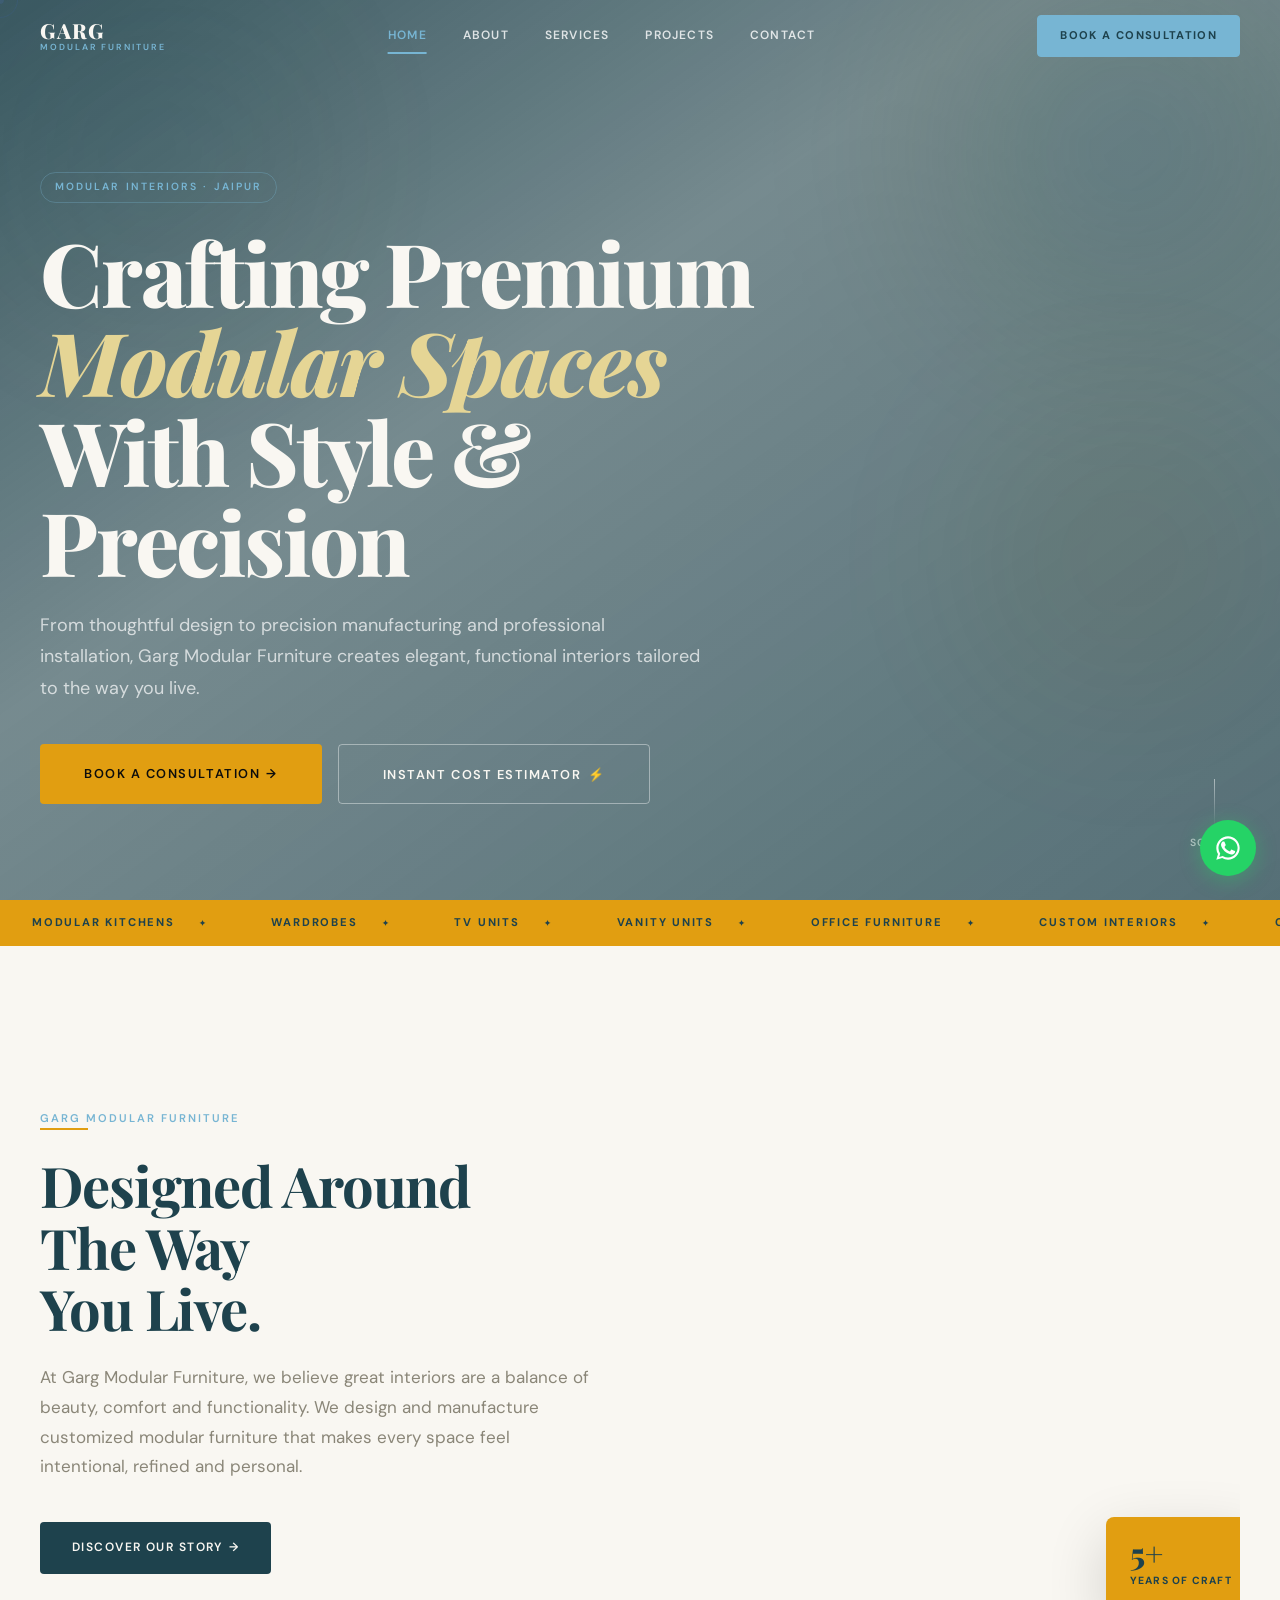
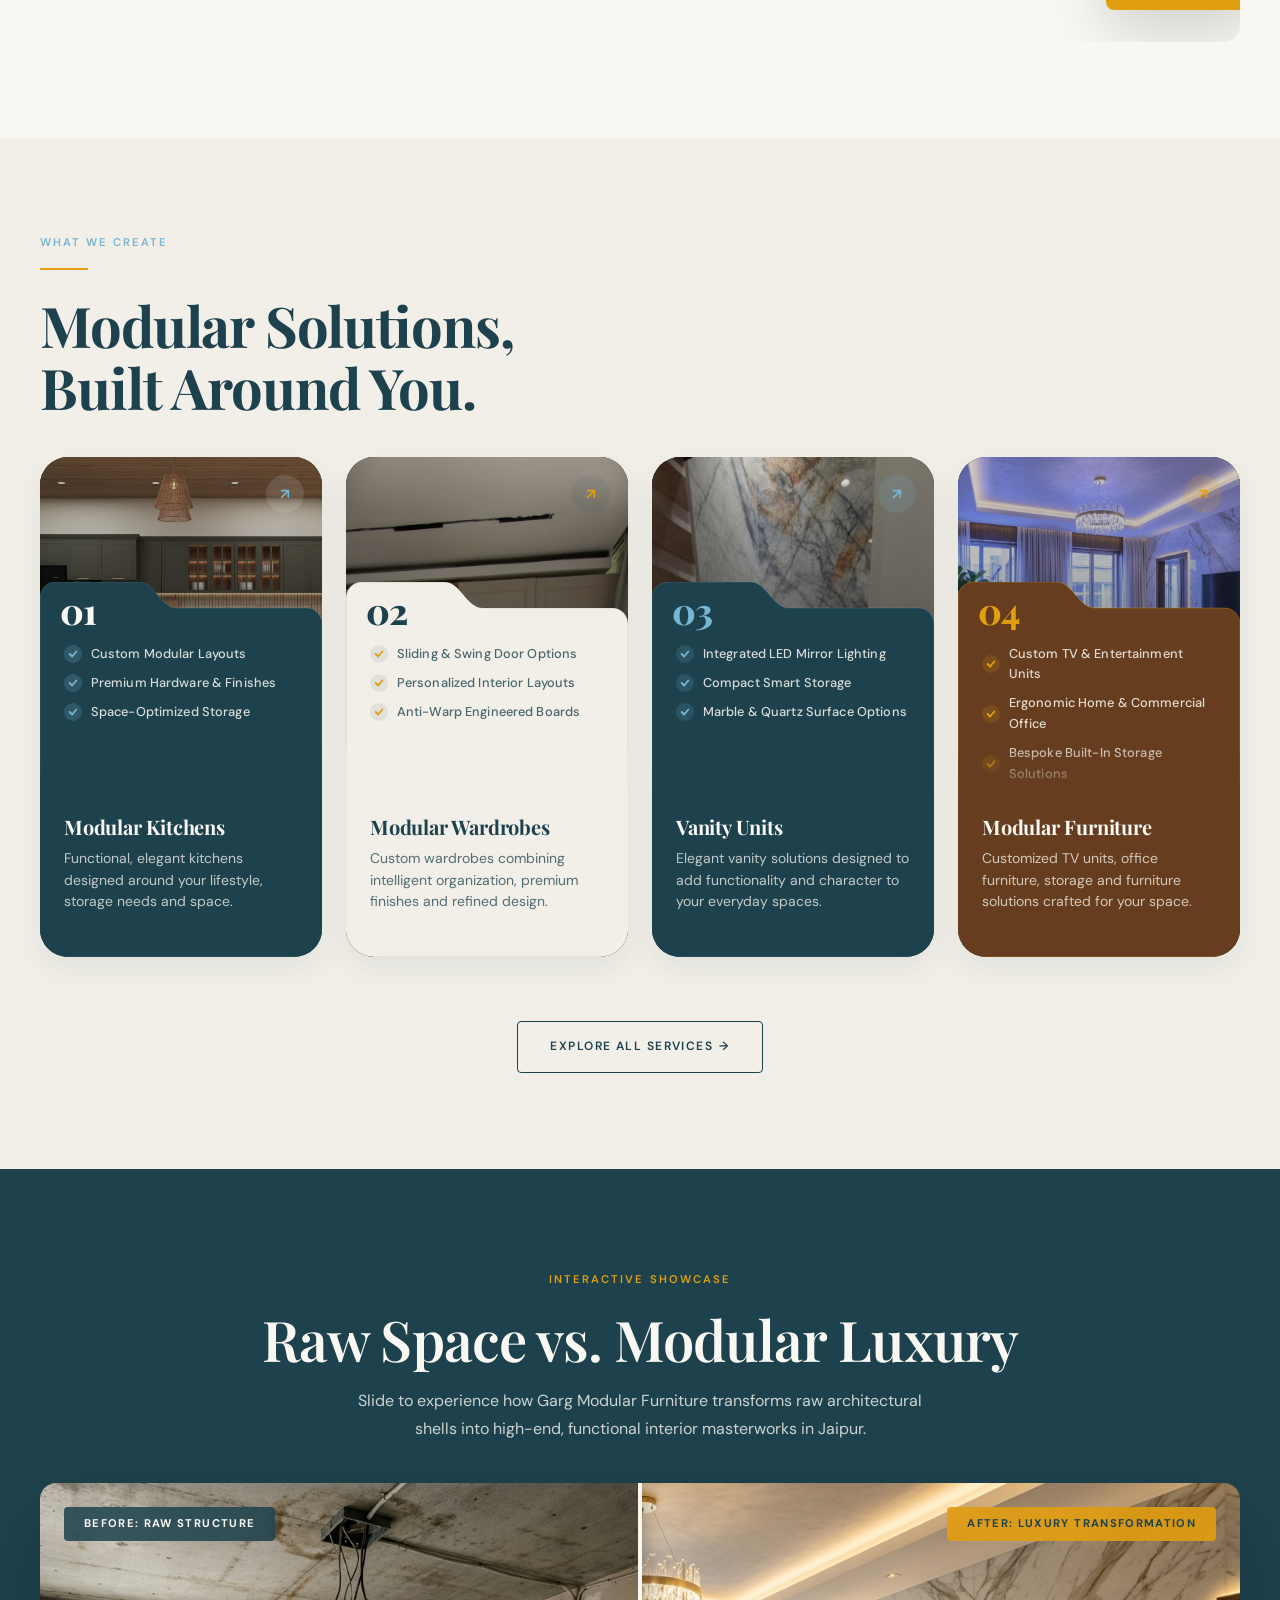
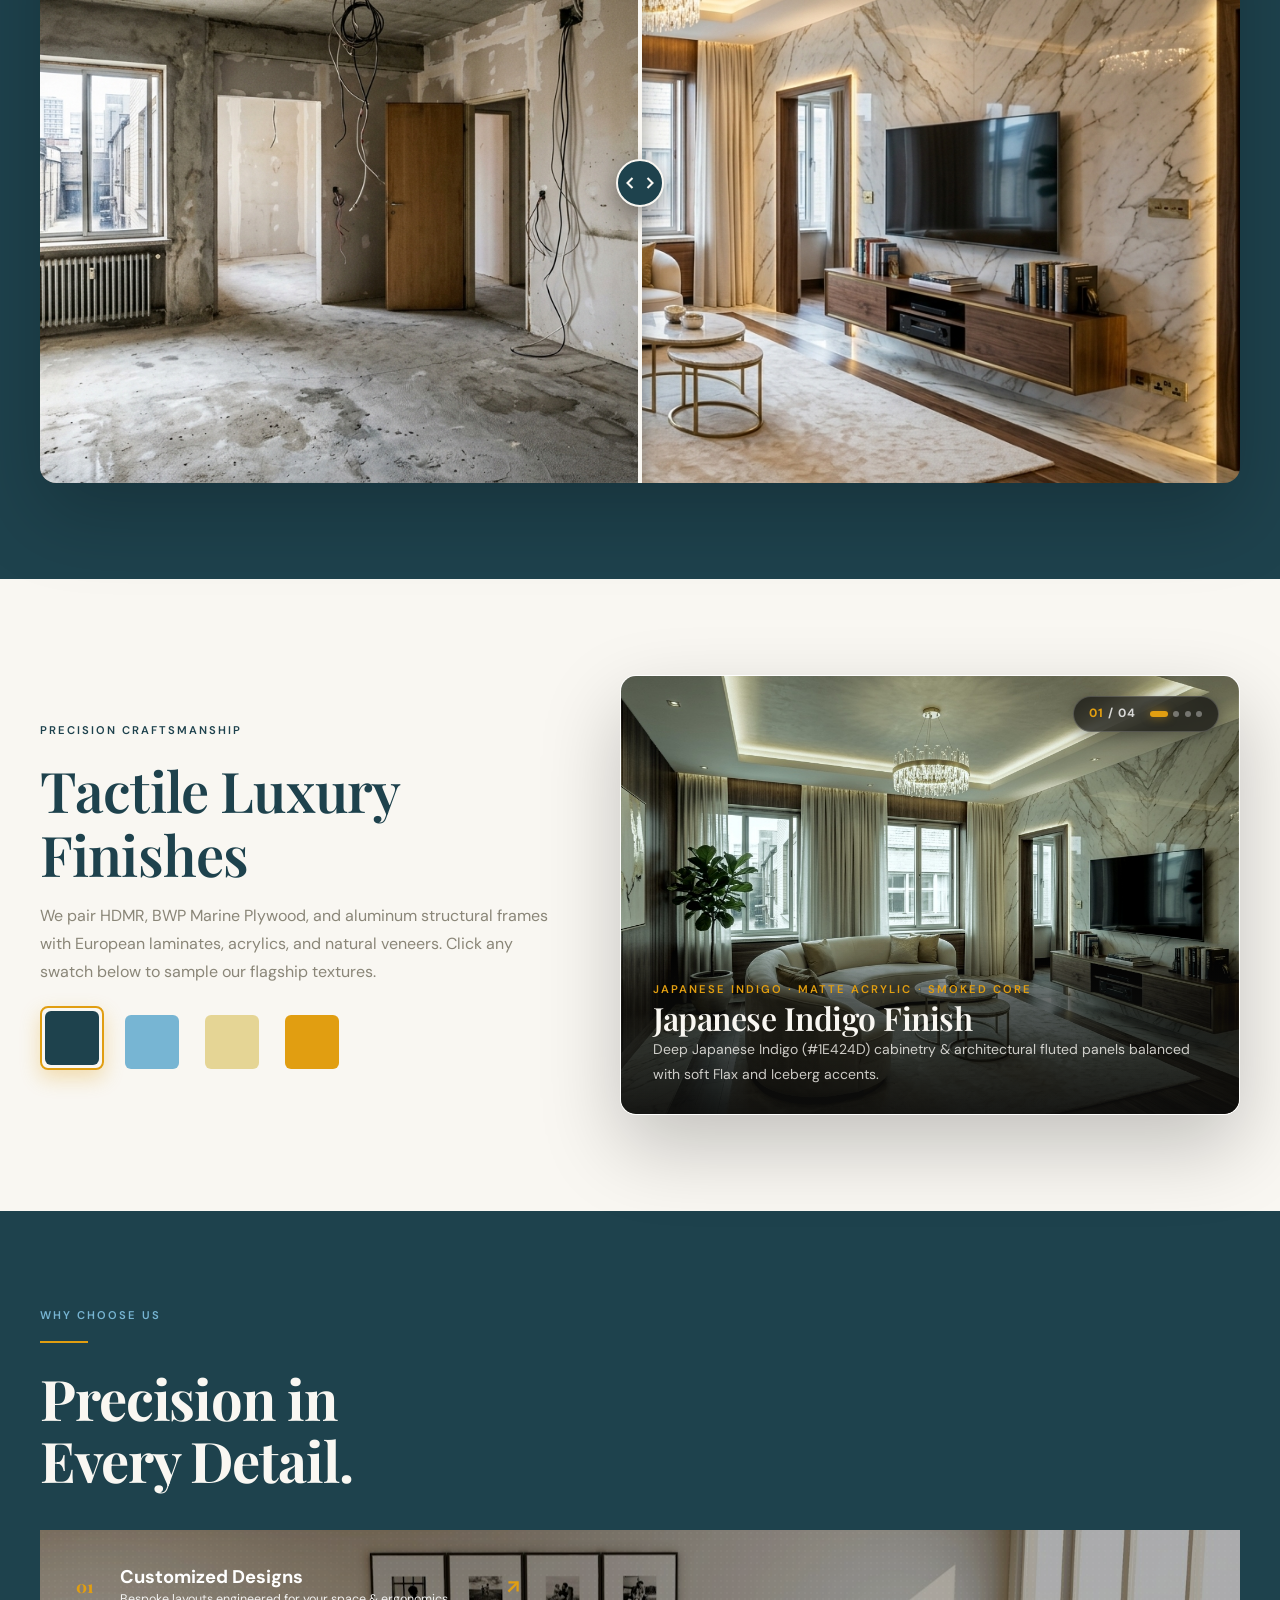
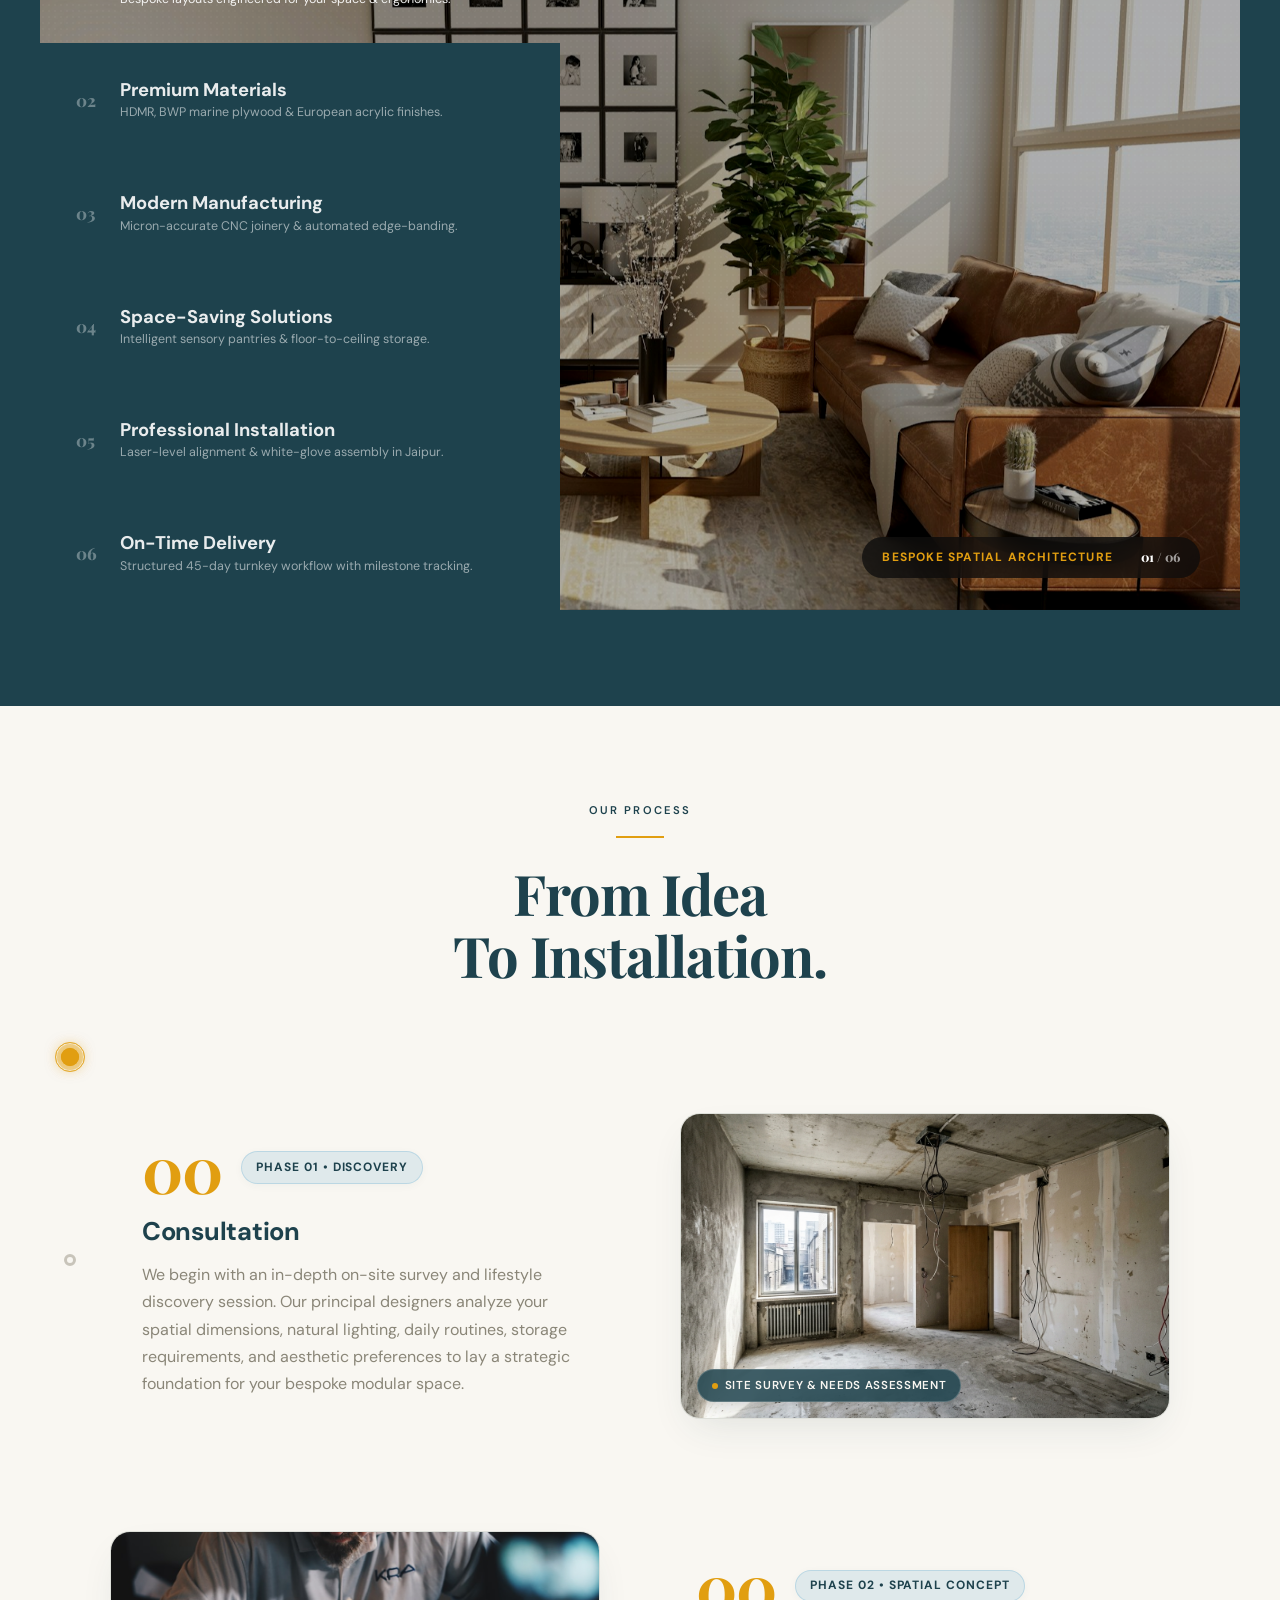
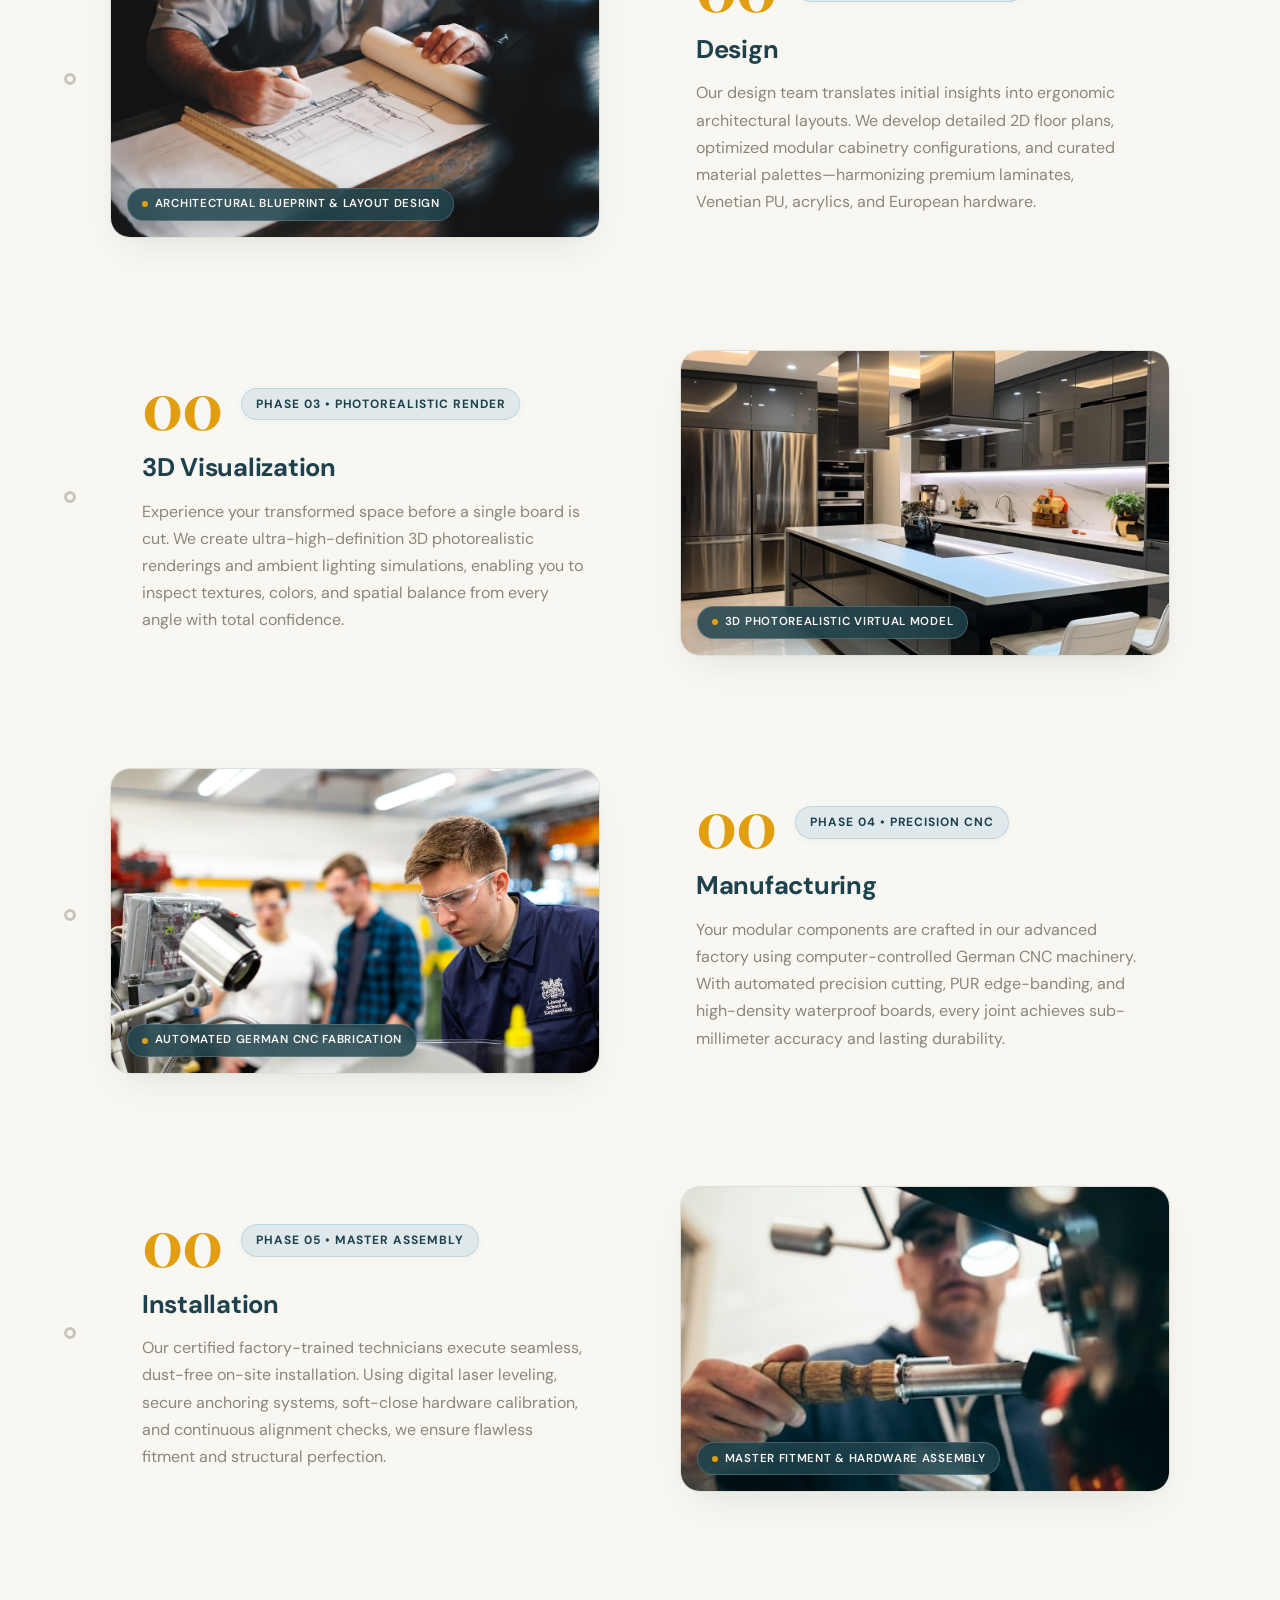
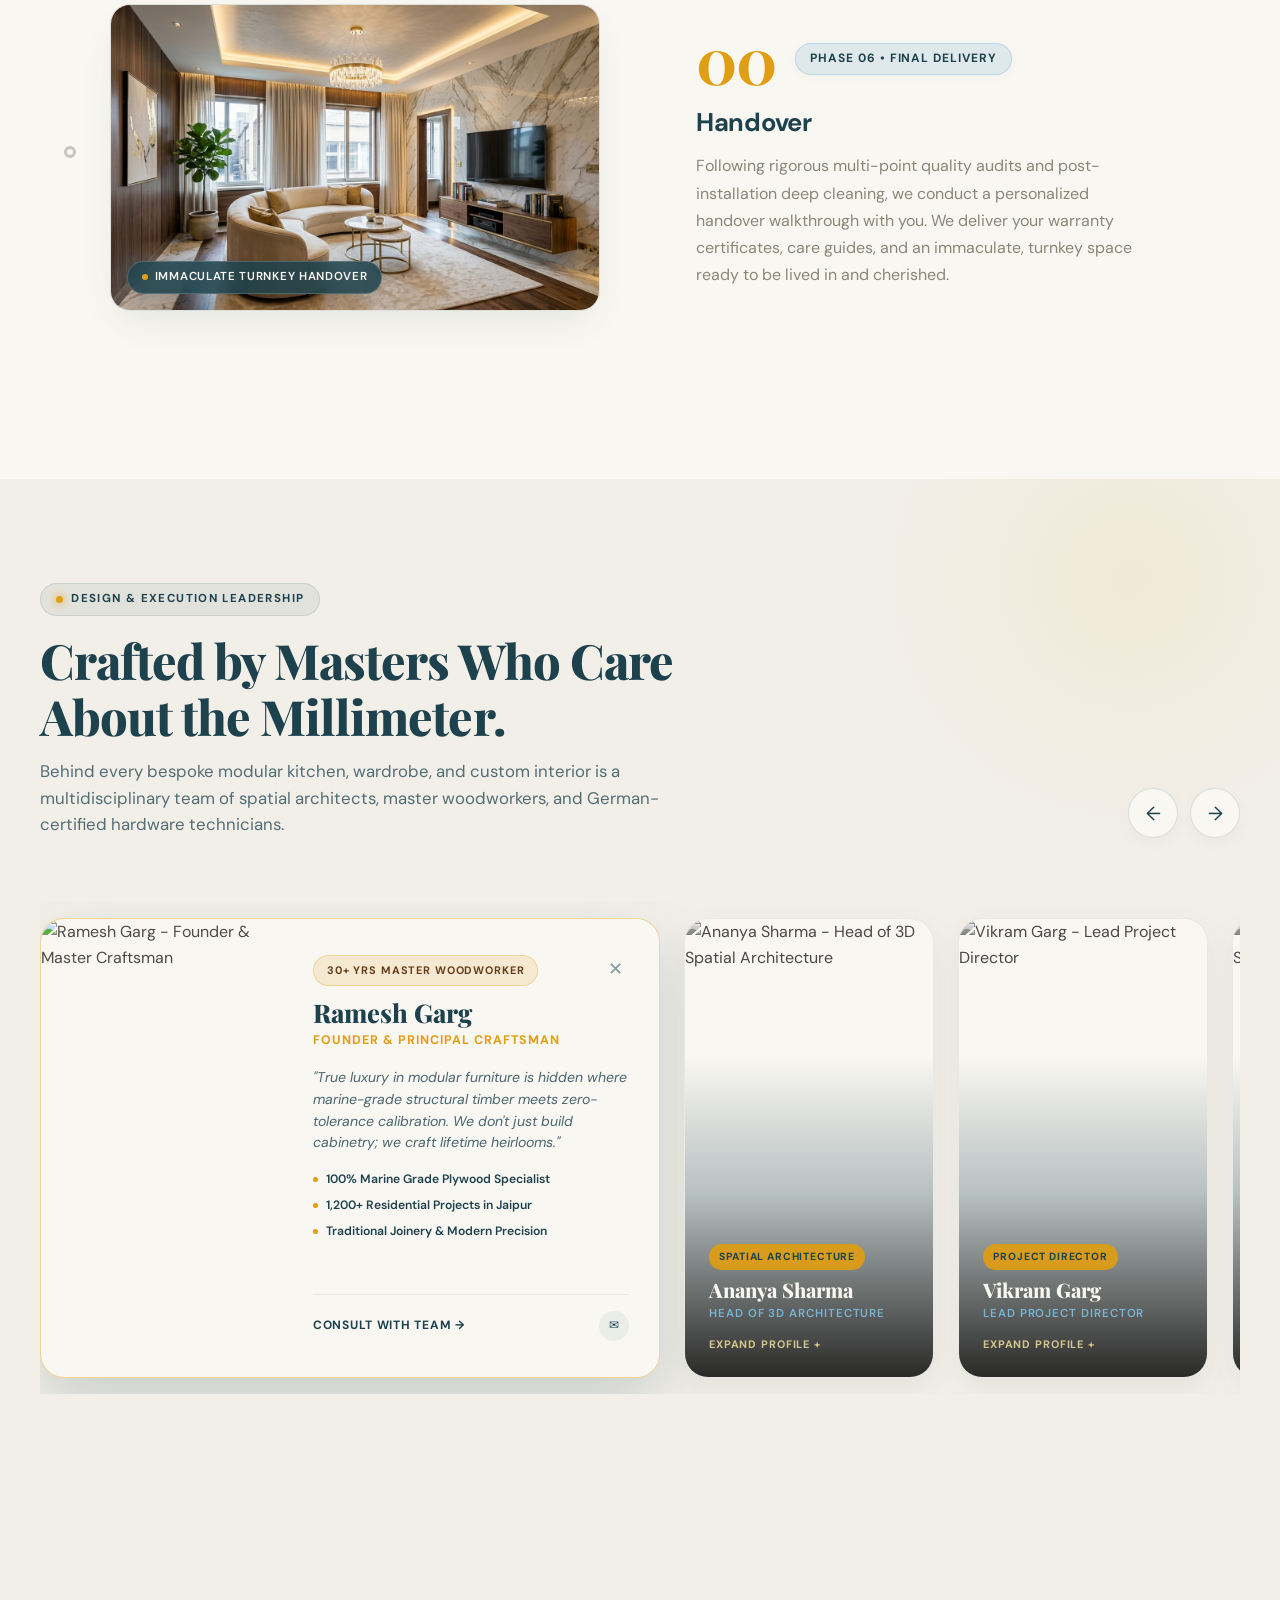
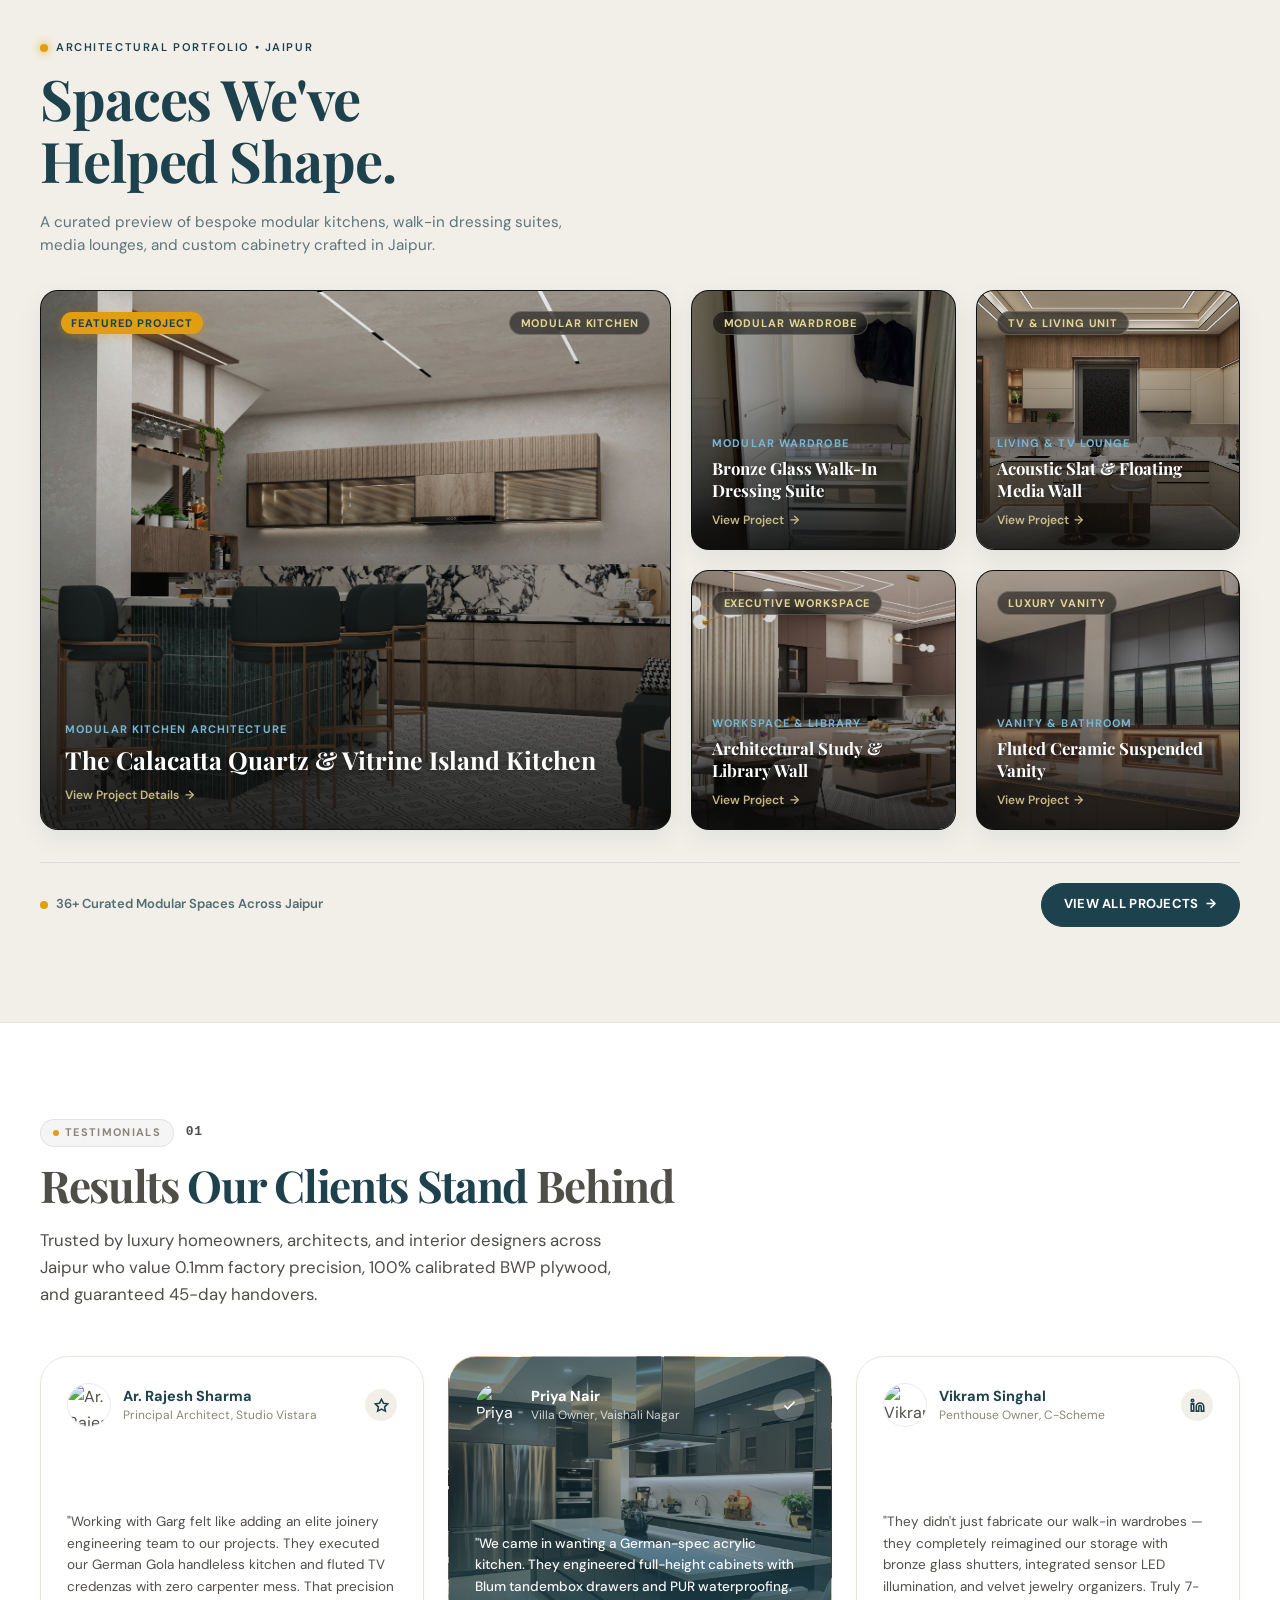
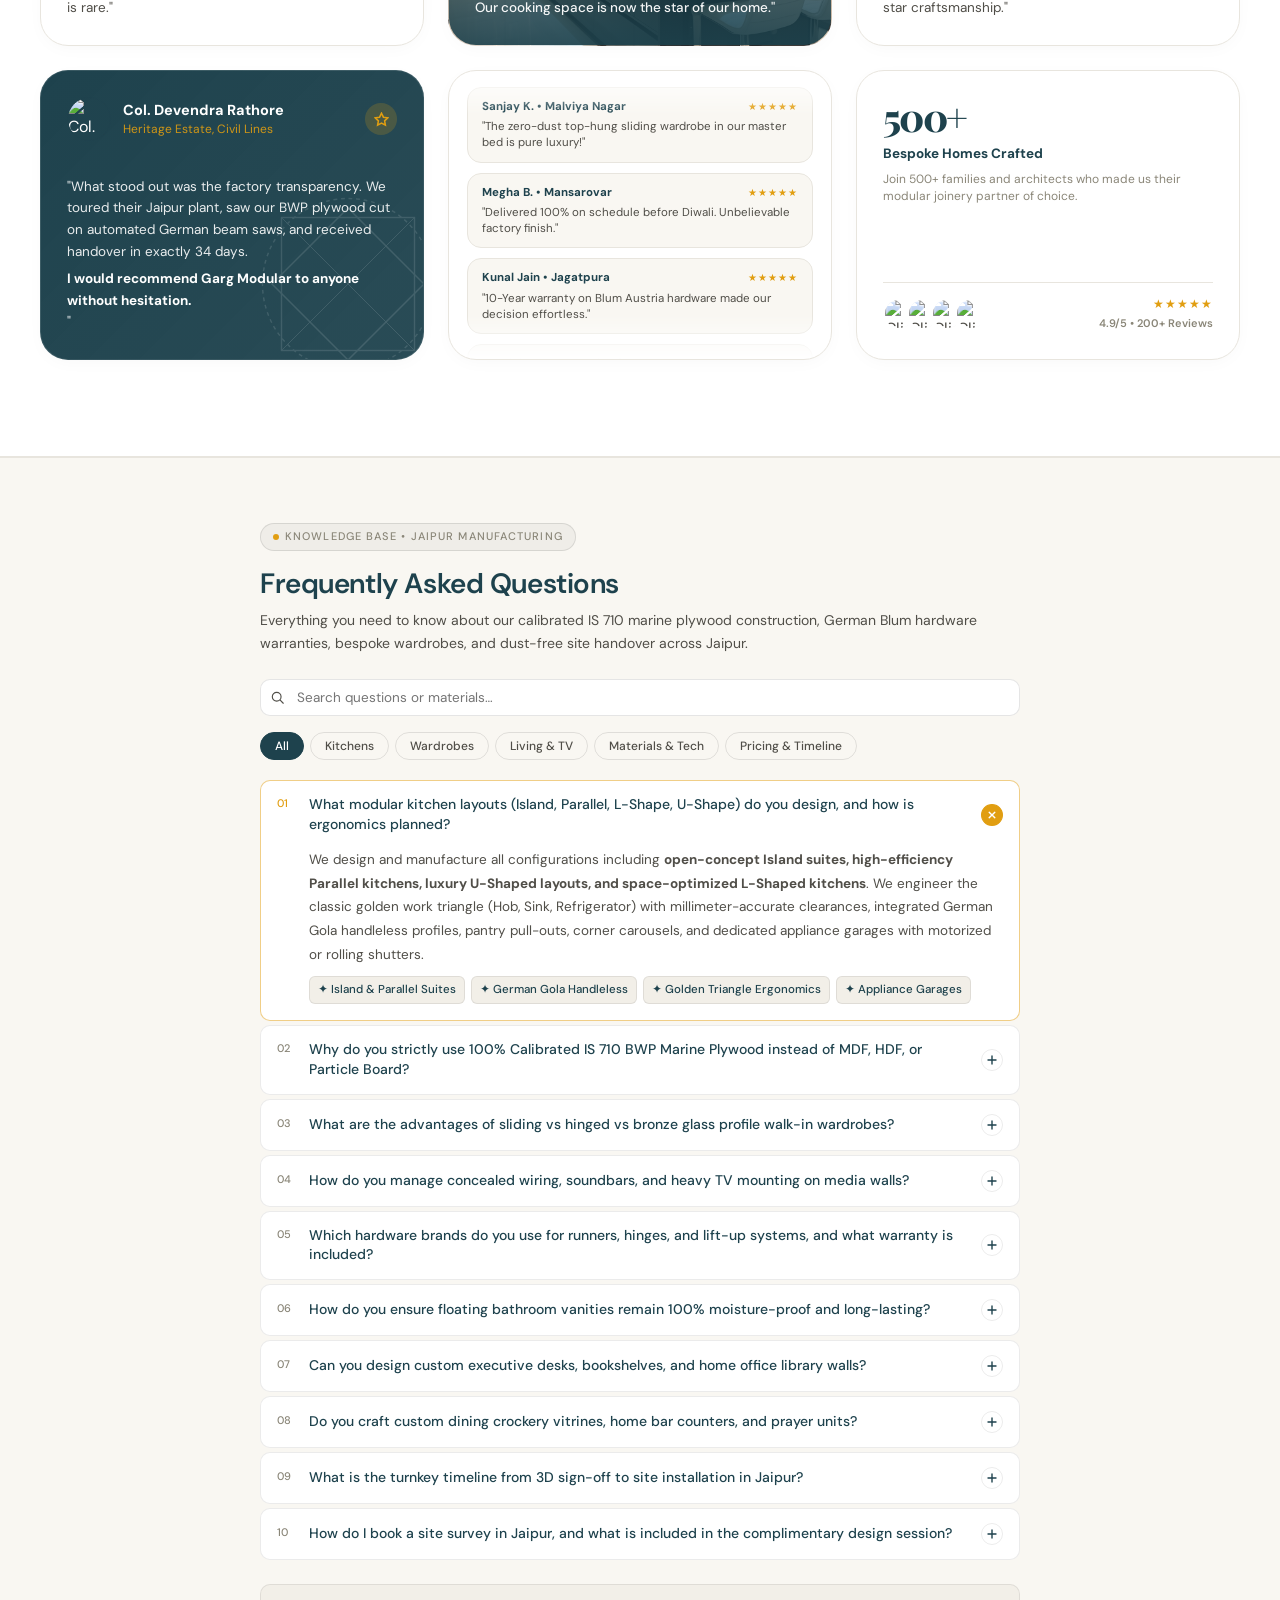
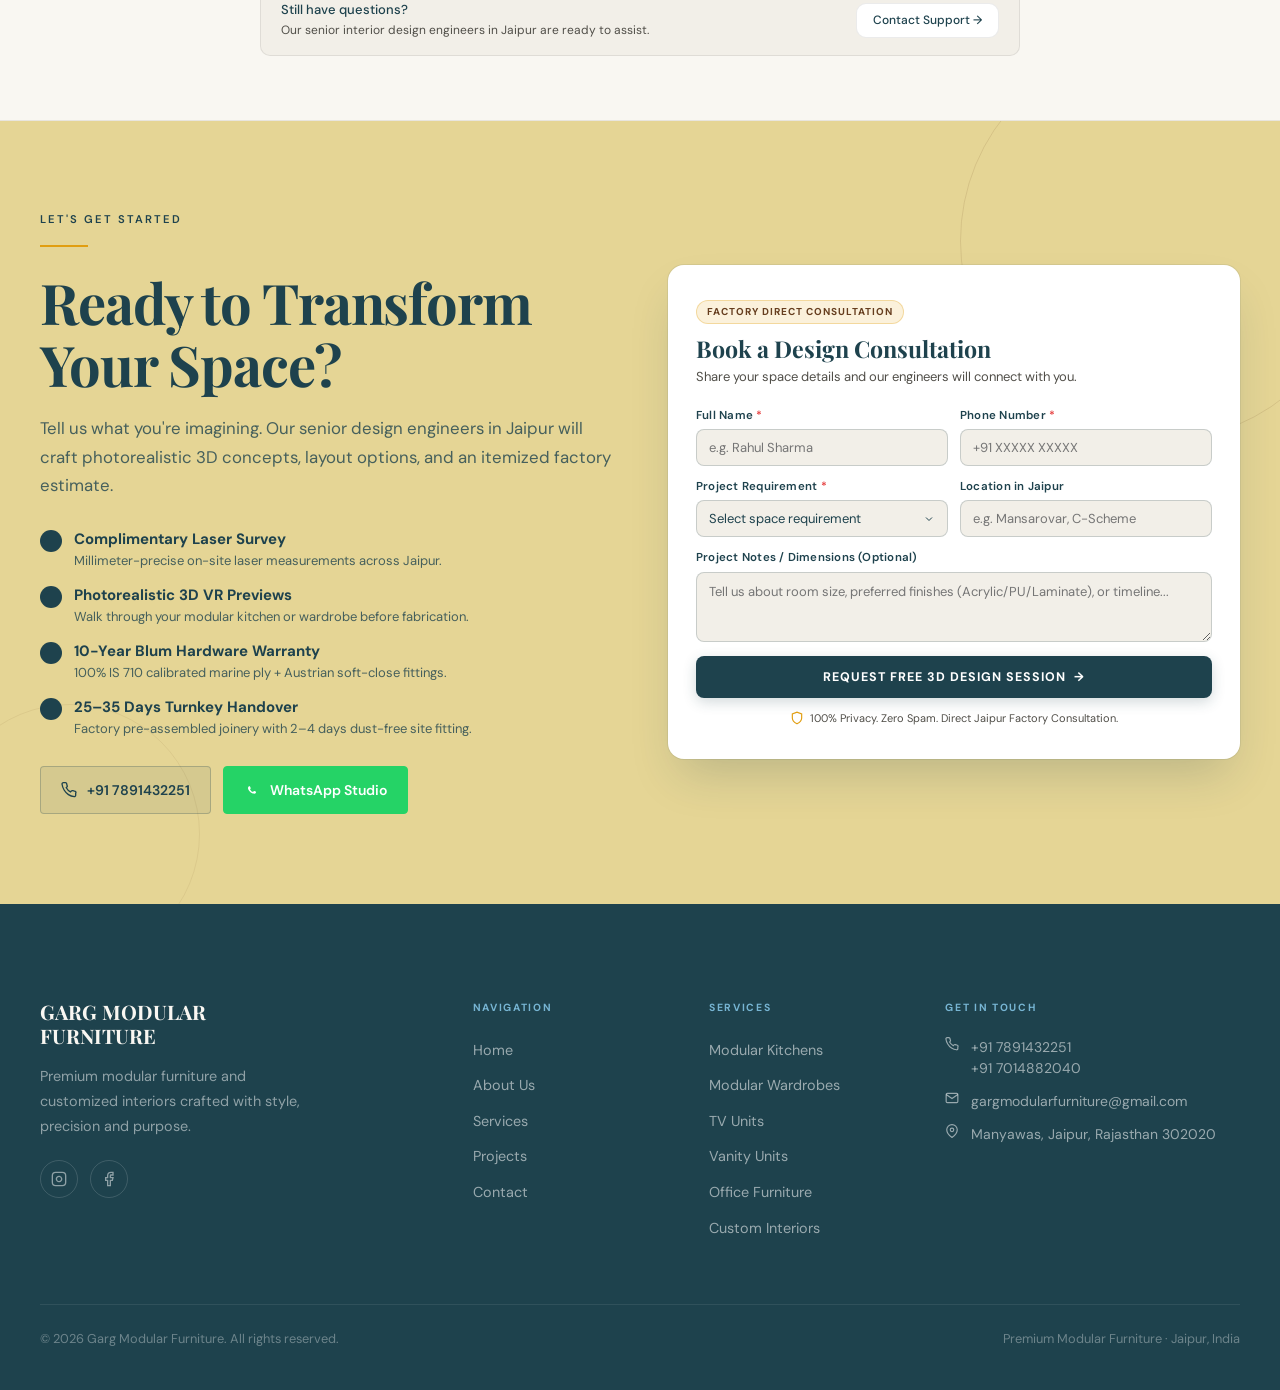
==== index.html @ 1f10de6b "Initial commit: modular kitchen and furniture website" ====
<!DOCTYPE html>
<html lang="en">
<head>
  <meta charset="UTF-8">
  <meta name="viewport" content="width=device-width, initial-scale=1.0">
  <title>Garg Modular Furniture | Premium Modular Furniture &amp; Interiors in Jaipur</title>
  <meta name="description" content="Premium modular kitchens, wardrobes, TV units, vanity units and customized modular interiors in Jaipur. Designed, manufactured and installed by Garg Modular Furniture.">
  <meta name="keywords" content="modular furniture Jaipur, modular kitchen Jaipur, modular wardrobe Jaipur, customized modular interiors Jaipur, interior furniture Jaipur">
  <meta name="robots" content="index, follow">
  <meta property="og:title" content="Garg Modular Furniture | Premium Modular Furniture in Jaipur">
  <meta property="og:description" content="Premium modular kitchens, wardrobes, TV units and customized interiors in Jaipur.">
  <meta property="og:type" content="website">
  <link rel="preconnect" href="https://fonts.googleapis.com">
  <link rel="preconnect" href="https://fonts.gstatic.com" crossorigin>
  <link href="https://fonts.googleapis.com/css2?family=Plus+Jakarta+Sans:wght@400;500;600;700;800&family=Inter:wght@300;400;500;600;700&family=Outfit:wght@400;500;600;700;800&display=swap" rel="stylesheet">
  <link rel="stylesheet" href="https://cdn.jsdelivr.net/npm/lenis@1.1.14/dist/lenis.css">
  <link rel="stylesheet" href="css/main.css">
  <link rel="stylesheet" href="css/nav.css">
  <link rel="stylesheet" href="css/animations.css">
  <style>
    /* HOME-SPECIFIC STYLES */

    /* ---- Intro Split ---- */
    .intro-split {
      display: grid;
      grid-template-columns: 1fr;
      gap: var(--space-xl);
      align-items: center;
    }
    @media (min-width: 1024px) {
      .intro-split {
        grid-template-columns: 1fr 1fr;
        gap: 5rem;
      }
    }
    .intro-split__img {
      position: relative;
      height: 500px;
      border-radius: var(--radius-lg);
      overflow: hidden;
    }
    .intro-split__video {
      display: block;
      position: absolute;
      inset: 0;
      width: 100%;
      height: 100%;
      object-fit: cover;
      object-position: 50% 50%;
      pointer-events: none;
    }
    @media (min-width: 1024px) {
      .intro-split__img { height: 600px; }
    }
    .intro-split__badge {
      position: absolute;
      bottom: 2rem;
      right: -1rem;
      background-color: var(--gamboge);
      color: var(--indigo);
      padding: 1.25rem 1.5rem;
      border-radius: var(--radius-md);
      box-shadow: var(--shadow-lg);
      z-index: 2;
    }
    @media (max-width: 768px) {
      .intro-split__badge { right: 1rem; }
    }
    .intro-split__badge-num {
      font-family: var(--font-display);
      font-size: 2rem;
      font-weight: 800;
      line-height: 1;
      display: block;
    }
    .intro-split__badge-text {
      font-size: 0.65rem;
      font-weight: 700;
      letter-spacing: 0.12em;
      text-transform: uppercase;
      display: block;
      margin-top: 0.25rem;
    }

    /* =====================================================
       ORIGINAL SERVICE CARD STYLING (BACKUP - UNCOMMENT TO REVERT)
       =====================================================
    .services-grid {
      display: grid;
      grid-template-columns: 1fr;
      gap: 0;
      border: 1px solid var(--gray-100);
      border-radius: var(--radius-lg);
      overflow: hidden;
    }
    @media (min-width: 640px) {
      .services-grid { grid-template-columns: 1fr 1fr; }
    }
    @media (min-width: 1024px) {
      .services-grid { grid-template-columns: repeat(4, 1fr); }
    }

    .service-card {
      padding: 2.25rem 2rem;
      border-right: 1px solid var(--gray-100);
      border-bottom: 1px solid var(--gray-100);
      background-color: var(--white);
      transition: background-color var(--duration-base) var(--ease-out);
      position: relative;
      overflow: hidden;
    }

    .service-card:hover { background-color: var(--indigo); }
    .service-card:hover .service-card__num { color: rgba(255,255,255,0.3); }
    .service-card:hover .service-card__title { color: var(--white); }
    .service-card:hover .service-card__desc { color: rgba(255,255,255,0.6); }
    .service-card:hover .service-card__link { color: var(--iceberg); }

    .service-card__num {
      font-family: var(--font-display);
      font-size: 2.5rem;
      font-weight: 800;
      color: var(--gray-100);
      line-height: 1;
      transition: color var(--duration-base) ease;
      margin-bottom: 1.5rem;
    }

    .service-card__icon {
      width: 48px;
      height: 48px;
      background-color: var(--iceberg-10);
      border-radius: var(--radius-md);
      display: flex;
      align-items: center;
      justify-content: center;
      margin-bottom: 1.25rem;
      color: var(--indigo);
      font-size: 1.25rem;
      transition: background-color var(--duration-base) ease, color var(--duration-base) ease;
    }
    .service-card:hover .service-card__icon {
      background-color: rgba(119,181,211,0.15);
      color: var(--iceberg);
    }

    .service-card__title {
      font-family: var(--font-body);
      font-size: 0.8rem;
      font-weight: 700;
      letter-spacing: 0.1em;
      text-transform: uppercase;
      color: var(--indigo);
      margin-bottom: 0.875rem;
      transition: color var(--duration-base) ease;
    }

    .service-card__desc {
      font-size: 0.9rem;
      line-height: 1.65;
      color: var(--gray-500);
      transition: color var(--duration-base) ease;
      margin-bottom: 1.5rem;
    }

    .service-card__link {
      font-size: 0.75rem;
      font-weight: 600;
      letter-spacing: 0.1em;
      text-transform: uppercase;
      color: var(--gamboge);
      display: inline-flex;
      align-items: center;
      gap: 0.375rem;
      transition: color var(--duration-base) ease, gap var(--duration-fast) ease;
      text-decoration: none;
    }
    .service-card:hover .service-card__link { gap: 0.625rem; }
    ===================================================== */

    /* ---- FRAMER CARD FOLDER DESIGN (BRAND COLOR SYSTEM & ANCHORED TEXT) ---- */
    .folder-services-grid {
      display: grid;
      grid-template-columns: 1fr;
      gap: 1.75rem;
      margin-top: var(--space-lg);
    }
    @media (min-width: 640px) {
      .folder-services-grid { grid-template-columns: repeat(2, 1fr); }
    }
    @media (min-width: 1024px) {
      .folder-services-grid { grid-template-columns: repeat(4, 1fr); gap: 1.5rem; }
    }

    .folder-card {
      position: relative;
      border-radius: 28px;
      overflow: hidden;
      height: 500px;
      background-color: var(--black, #0D0D0C);
      box-shadow: 0 12px 30px rgba(30, 66, 77, 0.08);
      transition: transform 0.4s cubic-bezier(0.16, 1, 0.3, 1), box-shadow 0.4s cubic-bezier(0.16, 1, 0.3, 1);
      text-decoration: none;
      display: block;
      color: inherit;
    }
    .folder-card:hover {
      transform: translateY(-8px);
      box-shadow: 0 24px 48px -12px rgba(30, 66, 77, 0.25);
    }

    .folder-card__inner {
      position: relative;
      width: 100%;
      height: 100%;
      display: block;
      text-decoration: none;
    }

    /* Background 3D Art Area — extended to 280px to cover SVG tab transparent gap */
    .folder-card__art {
      position: absolute;
      top: 0;
      left: 0;
      width: 100%;
      height: 280px; /* ~square at standard card widths, covers transparent tab gap */
      z-index: 1;
      overflow: hidden;
    }
    .folder-card__art-img {
      width: 100%;
      height: 100%;
      object-fit: cover;
      object-position: center top;
      transition: transform 0.6s cubic-bezier(0.16, 1, 0.3, 1), filter 0.6s ease;
      filter: brightness(0.95);
    }
    .folder-card:hover .folder-card__art-img {
      transform: scale(1.08) translateY(-4px);
      filter: brightness(1.05);
    }
    .folder-card__art-overlay {
      position: absolute;
      inset: 0;
      background: linear-gradient(180deg, rgba(13,13,12,0.05) 0%, rgba(13,13,12,0.55) 100%);
    }

    /* Abstract gradient art fallback for cards without image */
    .folder-card__art-gradient {
      width: 100%;
      height: 100%;
      position: relative;
    }
    .folder-card--vanity .folder-card__art-gradient {
      background: radial-gradient(circle at 50% 30%, var(--indigo) 0%, rgba(30, 66, 77, 0.95) 80%),
                  linear-gradient(135deg, var(--indigo) 0%, rgba(30, 66, 77, 0.9) 100%);
    }
    .folder-card--furniture .folder-card__art-gradient {
      background: radial-gradient(circle at 50% 30%, var(--brown) 0%, rgba(102, 62, 31, 0.95) 80%),
                  linear-gradient(135deg, var(--gamboge) 0%, var(--brown) 100%);
    }
    .folder-card__art-glow {
      position: absolute;
      top: 25%;
      left: 50%;
      transform: translate(-50%, -50%);
      width: 160px;
      height: 160px;
      border-radius: 50%;
      filter: blur(40px);
      opacity: 0.55;
    }
    .folder-card--vanity .folder-card__art-glow { background: var(--iceberg); }
    .folder-card--furniture .folder-card__art-glow { background: var(--gamboge); }

    /* Floating 3D Graphic Elements inside gradient fallback */
    .folder-card__art-3d-icon {
      position: absolute;
      top: 32%;
      left: 50%;
      transform: translate(-50%, -50%);
      transition: transform 0.6s cubic-bezier(0.16, 1, 0.3, 1);
    }
    .folder-card:hover .folder-card__art-3d-icon {
      transform: translate(-50%, -45%) scale(1.1);
    }

    /* Cover Flap (Sliding Folder Front)
       Default position: top 125px (25% of card height -> 25% of top image visible!)
       Hover position: translateY(125px) -> moves down to 250px (50% of card height -> 50% of image visible!) */
    .folder-card__flap {
      position: absolute;
      top: 125px;
      left: 0;
      width: 100%;
      height: 375px;
      z-index: 2;
      transition: transform 0.55s cubic-bezier(0.16, 1, 0.3, 1);
    }
    .folder-card:hover .folder-card__flap {
      transform: translateY(125px);
    }

    .folder-card__flap-svg {
      position: absolute;
      top: 0;
      left: 0;
      width: 100%;
      height: 100%;
      z-index: 1;
      pointer-events: none;
    }

    /* Flap Header — only holds the number now */
    .folder-card__flap-header {
      position: relative;
      z-index: 2;
      display: flex;
      align-items: flex-start;
      padding: 0.6rem 1.25rem 0 1.25rem;
      box-sizing: border-box;
    }

    .folder-card__num {
      font-family: var(--font-display);
      font-size: 2.25rem;
      font-weight: 800;
      line-height: 1;
      letter-spacing: -0.02em;
    }

    /* Arrow CTA — fixed at top-right of card, always visible */
    .folder-card__arrow {
      position: absolute;
      top: 1.1rem;
      right: 1.1rem;
      z-index: 15;
      width: 38px;
      height: 38px;
      border-radius: 50%;
      display: flex;
      align-items: center;
      justify-content: center;
      transition: transform 0.4s cubic-bezier(0.16, 1, 0.3, 1), background-color 0.3s ease;
    }
    .folder-card:hover .folder-card__arrow {
      transform: translate(3px, -3px) scale(1.1);
    }

    /* Card Footer Text — solid background, always on top of the sliding flap */
    .folder-card__footer {
      position: absolute;
      bottom: 1.5rem;
      left: 0;
      right: 0;
      z-index: 10;
      padding: 4.5rem 1.5rem 1.25rem;
      pointer-events: none;
      transition: transform 0.4s cubic-bezier(0.16, 1, 0.3, 1);
    }
    .folder-card:hover .folder-card__footer {
      transform: translateY(-6px);
    }

    .folder-card__title {
      font-family: var(--font-display);
      font-size: 1.25rem;
      font-weight: 700;
      line-height: 1.3;
      margin-bottom: 0.5rem;
      letter-spacing: -0.01em;
    }

    .folder-card__desc {
      font-family: var(--font-body);
      font-size: 0.875rem;
      line-height: 1.55;
      margin: 0;
    }

    /* Feature highlights — fill the blank flap middle area */
    .folder-card__features {
      position: relative;
      z-index: 2;
      padding: 1rem 1.5rem 0;
      display: flex;
      flex-direction: column;
      gap: 0.55rem;
    }
    .folder-card__feature {
      display: flex;
      align-items: center;
      gap: 0.55rem;
      font-family: var(--font-body);
      font-size: 0.8rem;
      font-weight: 500;
      letter-spacing: 0.01em;
      opacity: 1;
      transform: translateX(0);
      transition: opacity 0.25s ease, transform 0.25s ease;
    }
    .folder-card__feature:nth-child(1) { transition-delay: 0s; }
    .folder-card__feature:nth-child(2) { transition-delay: 0.04s; }
    .folder-card__feature:nth-child(3) { transition-delay: 0.08s; }
    .folder-card:hover .folder-card__feature {
      opacity: 0;
      transform: translateX(8px);
    }
    .folder-card__feature-dot {
      width: 18px;
      height: 18px;
      border-radius: 50%;
      display: flex;
      align-items: center;
      justify-content: center;
      flex-shrink: 0;
    }

    /* Card Themes (Matching Website Design Tokens) */
    /* Theme 1: Kitchen (Website Indigo #1E424D) */
    .folder-card--kitchen .folder-card__flap-svg path {
      fill: var(--indigo);
      stroke: var(--iceberg-20);
      vector-effect: non-scaling-stroke;
    }
    .folder-card--kitchen .folder-card__num { color: var(--white); }
    .folder-card--kitchen .folder-card__arrow { background: rgba(255,255,255,0.12); color: var(--iceberg); }
    .folder-card--kitchen .folder-card__footer {
      background: linear-gradient(180deg, transparent 0%, var(--indigo) 30%);
    }
    .folder-card--kitchen .folder-card__title { color: var(--white); }
    .folder-card--kitchen .folder-card__desc { color: rgba(249, 247, 242, 0.75); }
    .folder-card--kitchen .folder-card__feature { color: rgba(249,247,242,0.85); }
    .folder-card--kitchen .folder-card__feature-dot { background: rgba(119,181,211,0.2); color: var(--iceberg); }

    /* Theme 2: Wardrobes (Website Offwhite #F2EFE8) */
    .folder-card--wardrobe .folder-card__flap-svg path {
      fill: var(--offwhite);
      stroke: rgba(30, 66, 77, 0.15);
      vector-effect: non-scaling-stroke;
    }
    .folder-card--wardrobe .folder-card__num { color: var(--indigo); }
    .folder-card--wardrobe .folder-card__arrow { background: rgba(30, 66, 77, 0.08); color: var(--gamboge); }
    .folder-card--wardrobe .folder-card__footer {
      background: linear-gradient(180deg, transparent 0%, var(--offwhite) 30%);
    }
    .folder-card--wardrobe .folder-card__title { color: var(--indigo); }
    .folder-card--wardrobe .folder-card__desc { color: rgba(30, 66, 77, 0.75); }
    .folder-card--wardrobe .folder-card__feature { color: rgba(30,66,77,0.8); }
    .folder-card--wardrobe .folder-card__feature-dot { background: rgba(30,66,77,0.08); color: var(--gamboge); }

    /* Theme 3: Vanity (Deep Japanese Indigo) */
    .folder-card--vanity .folder-card__flap-svg path {
      fill: var(--indigo);
      stroke: var(--iceberg-20);
      vector-effect: non-scaling-stroke;
    }
    .folder-card--vanity .folder-card__num { color: var(--iceberg); }
    .folder-card--vanity .folder-card__arrow { background: rgba(119, 181, 211, 0.15); color: var(--iceberg); }
    .folder-card--vanity .folder-card__footer {
      background: linear-gradient(180deg, transparent 0%, var(--indigo) 30%);
    }
    .folder-card--vanity .folder-card__title { color: var(--white); }
    .folder-card--vanity .folder-card__desc { color: rgba(249, 247, 242, 0.75); }
    .folder-card--vanity .folder-card__feature { color: rgba(249,247,242,0.85); }
    .folder-card--vanity .folder-card__feature-dot { background: rgba(119,181,211,0.15); color: var(--iceberg); }

    /* Theme 4: Furniture (Warm Dark Brown) */
    .folder-card--furniture .folder-card__flap-svg path {
      fill: var(--brown);
      stroke: rgba(225, 158, 17, 0.35);
      vector-effect: non-scaling-stroke;
    }
    .folder-card--furniture .folder-card__num { color: var(--gamboge); }
    .folder-card--furniture .folder-card__arrow { background: rgba(225, 158, 17, 0.15); color: var(--gamboge); }
    .folder-card--furniture .folder-card__footer {
      background: linear-gradient(180deg, transparent 0%, var(--brown) 30%);
    }
    .folder-card--furniture .folder-card__title { color: var(--white); }
    .folder-card--furniture .folder-card__desc { color: rgba(249, 247, 242, 0.75); }
    .folder-card--furniture .folder-card__feature { color: rgba(249,247,242,0.85); }
    .folder-card--furniture .folder-card__feature-dot { background: rgba(225,158,17,0.15); color: var(--gamboge); }


    /* ---- Why Garg ---- */
    .why-grid {
      display: grid;
      grid-template-columns: 1fr 1fr;
      gap: 1px;
      background-color: rgba(255,255,255,0.06);
      border: 1px solid rgba(255,255,255,0.06);
      border-radius: var(--radius-lg);
      overflow: hidden;
    }
    @media (min-width: 1024px) {
      .why-grid { grid-template-columns: repeat(3, 1fr); }
    }

    .why-card {
      background-color: rgba(255,255,255,0.03);
      padding: 2.25rem 2rem;
      border: none;
      border-radius: 0;
      border-right: 1px solid rgba(255,255,255,0.06);
      border-bottom: 1px solid rgba(255,255,255,0.06);
    }

    .why-card__num {
      font-family: var(--font-display);
      font-size: 1.75rem;
      font-weight: 800;
      color: rgba(255,255,255,0.08);
      line-height: 1;
      margin-bottom: 1rem;
    }
    .why-card:hover .why-card__num { color: var(--gamboge); }

    .why-card__title {
      font-family: var(--font-body);
      font-size: 0.75rem;
      font-weight: 700;
      letter-spacing: 0.1em;
      text-transform: uppercase;
      color: var(--white);
      margin-bottom: 0.625rem;
    }

    .why-card__desc {
      font-size: 0.875rem;
      line-height: 1.65;
      color: rgba(255,255,255,0.45);
    }

        /* ---- Selected Work (Architectural Portfolio Preview) ---- */
    .selected-work-section {
      position: relative;
      background: var(--offwhite);
      overflow: hidden;
      padding-top: var(--space-2xl);
      padding-bottom: var(--space-2xl);
    }
    
    .selected-work-header {
      display: flex;
      flex-direction: column;
      gap: 1rem;
      margin-bottom: 2rem;
    }
    @media (min-width: 1024px) {
      .selected-work-header {
        flex-direction: row;
        align-items: flex-end;
        justify-content: space-between;
      }
    }

    /* Asymmetrical Editorial Portfolio Composition */
    .portfolio-preview-grid {
      display: grid;
      grid-template-columns: 1fr;
      gap: 1.25rem;
    }
    @media (min-width: 1024px) {
      .portfolio-preview-grid {
        grid-template-columns: 1.15fr 1fr;
        height: 540px;
        gap: 1.25rem;
      }
    }

    .portfolio-supporting-grid {
      display: grid;
      grid-template-columns: 1fr;
      gap: 1.25rem;
    }
    @media (min-width: 640px) and (max-width: 1023px) {
      .portfolio-supporting-grid {
        grid-template-columns: 1fr 1fr;
      }
    }
    @media (min-width: 1024px) {
      .portfolio-supporting-grid {
        grid-template-columns: 1fr 1fr;
        grid-template-rows: 1fr 1fr;
        height: 100%;
        gap: 1.25rem;
      }
    }

    /* Portfolio Card Base */
    .portfolio-card {
      position: relative;
      border-radius: 18px;
      overflow: hidden;
      background: #0D0D0C;
      display: block;
      text-decoration: none;
      box-shadow: 0 8px 24px rgba(30, 66, 77, 0.08);
      border: 1px solid rgba(30, 66, 77, 0.08);
      cursor: pointer;
      isolation: isolate;
      transition: transform 0.4s cubic-bezier(0.16, 1, 0.3, 1), box-shadow 0.4s cubic-bezier(0.16, 1, 0.3, 1), border-color 0.3s ease;
    }
    .portfolio-card:hover {
      transform: translateY(-4px);
      box-shadow: 0 20px 40px -10px rgba(30, 66, 77, 0.18);
      border-color: rgba(225, 158, 17, 0.35);
    }

    .portfolio-card--featured {
      min-height: 380px;
    }
    @media (min-width: 1024px) {
      .portfolio-card--featured {
        height: 100%;
        min-height: 0;
      }
    }

    .portfolio-card--compact {
      min-height: 240px;
    }
    @media (min-width: 1024px) {
      .portfolio-card--compact {
        height: 100%;
        min-height: 0;
      }
    }

    /* Background Image */
    .portfolio-card__img {
      position: absolute;
      inset: 0;
      width: 100%;
      height: 100%;
      object-fit: cover;
      object-position: center;
      transition: transform 0.65s cubic-bezier(0.16, 1, 0.3, 1);
      z-index: 1;
    }
    .portfolio-card:hover .portfolio-card__img {
      transform: scale(1.035);
    }

    /* Gradient Overlay */
    .portfolio-card__overlay {
      position: absolute;
      inset: 0;
      background: linear-gradient(180deg, rgba(13, 13, 12, 0.1) 0%, rgba(13, 13, 12, 0.25) 40%, rgba(13, 13, 12, 0.88) 100%);
      z-index: 2;
      transition: background 0.35s ease;
    }
    .portfolio-card:hover .portfolio-card__overlay {
      background: linear-gradient(180deg, rgba(13, 13, 12, 0.05) 0%, rgba(13, 13, 12, 0.2) 35%, rgba(13, 13, 12, 0.92) 100%);
    }

    /* Top Tags */
    .portfolio-card__header {
      position: absolute;
      top: 1.25rem;
      left: 1.25rem;
      right: 1.25rem;
      z-index: 3;
      display: flex;
      align-items: center;
      justify-content: space-between;
      gap: 0.5rem;
      pointer-events: none;
    }

    .portfolio-tag {
      font-family: var(--font-body);
      font-size: 0.6875rem;
      font-weight: 700;
      letter-spacing: 0.08em;
      text-transform: uppercase;
      padding: 0.25rem 0.65rem;
      border-radius: 9999px;
      backdrop-filter: blur(8px);
      -webkit-backdrop-filter: blur(8px);
      line-height: 1.3;
    }

    .portfolio-tag--featured {
      background: var(--gamboge);
      color: var(--indigo);
      font-weight: 800;
      box-shadow: 0 2px 10px rgba(225, 158, 17, 0.35);
    }

    .portfolio-tag--pill {
      background: rgba(13, 13, 12, 0.55);
      border: 1px solid rgba(255, 255, 255, 0.2);
      color: var(--flax);
    }

    /* Card Bottom Body */
    .portfolio-card__content {
      position: absolute;
      bottom: 0;
      left: 0;
      right: 0;
      padding: 1.5rem;
      z-index: 3;
      display: flex;
      flex-direction: column;
      gap: 0.35rem;
      transition: transform 0.35s cubic-bezier(0.16, 1, 0.3, 1);
    }
    .portfolio-card--compact .portfolio-card__content {
      padding: 1.15rem 1.25rem;
    }
    .portfolio-card:hover .portfolio-card__content {
      transform: translateY(-3px);
    }

    .portfolio-card__type {
      font-size: 0.6875rem;
      font-weight: 700;
      letter-spacing: 0.1em;
      text-transform: uppercase;
      color: var(--iceberg);
      margin: 0;
    }

    .portfolio-card__title {
      font-family: var(--font-display);
      font-size: 1.25rem;
      font-weight: 700;
      line-height: 1.3;
      color: #ffffff;
      margin: 0;
      text-shadow: 0 2px 8px rgba(0, 0, 0, 0.4);
    }
    .portfolio-card--featured .portfolio-card__title {
      font-size: 1.55rem;
    }
    .portfolio-card--compact .portfolio-card__title {
      font-size: 1.05rem;
    }

    .portfolio-card__cta-hint {
      display: inline-flex;
      align-items: center;
      gap: 0.35rem;
      font-size: 0.75rem;
      font-weight: 600;
      color: var(--flax);
      margin-top: 0.25rem;
      opacity: 0.85;
      transition: opacity 0.25s ease, transform 0.25s ease;
    }
    .portfolio-card:hover .portfolio-card__cta-hint {
      opacity: 1;
      transform: translateX(3px);
    }

    /* Bottom Compact Actions & Info */
    .portfolio-preview-footer {
      margin-top: 2rem;
      padding-top: 1.25rem;
      border-top: 1px solid rgba(30, 66, 77, 0.1);
      display: flex;
      flex-direction: column;
      align-items: center;
      justify-content: space-between;
      gap: 1rem;
    }
    @media (min-width: 640px) {
      .portfolio-preview-footer {
        flex-direction: row;
      }
    }

    .portfolio-preview-count {
      display: inline-flex;
      align-items: center;
      gap: 0.5rem;
      font-size: 0.8125rem;
      font-weight: 600;
      color: rgba(30, 66, 77, 0.75);
    }
    .portfolio-count-dot {
      width: 8px;
      height: 8px;
      border-radius: 50%;
      background: var(--gamboge);
    }

    .portfolio-view-all-btn {
      display: inline-flex;
      align-items: center;
      gap: 0.5rem;
      padding: 0.65rem 1.4rem;
      border-radius: 9999px;
      background: var(--indigo);
      border: 1px solid var(--indigo);
      color: #ffffff;
      font-family: var(--font-body);
      font-size: 0.8125rem;
      font-weight: 700;
      letter-spacing: 0.02em;
      text-decoration: none;
      transition: all 0.3s cubic-bezier(0.16, 1, 0.3, 1);
    }
    .portfolio-view-all-btn:hover {
      background: var(--gamboge);
      border-color: var(--gamboge);
      color: var(--indigo);
      box-shadow: 0 6px 18px rgba(225, 158, 17, 0.35);
      transform: translateY(-2px);
    }

    /* Mobile Swipeable Carousel Mode */
    @media (max-width: 639px) {
      .portfolio-preview-grid {
        display: flex;
        overflow-x: auto;
        scroll-snap-type: x mandatory;
        -webkit-overflow-scrolling: touch;
        gap: 0.875rem;
        padding-left: 0.25rem;
        padding-right: 0.25rem;
        padding-bottom: 0.75rem;
        scrollbar-width: none;
      }
      .portfolio-preview-grid::-webkit-scrollbar {
        display: none;
      }
      .portfolio-card {
        flex: 0 0 82vw;
        max-width: 320px;
        height: 380px;
        min-height: 380px;
        scroll-snap-align: center;
      }
      .portfolio-supporting-grid {
        display: contents;
      }
      
      /* Mobile pagination indicator */
      .portfolio-mobile-nav {
        display: flex;
        align-items: center;
        justify-content: space-between;
        margin-top: 0.75rem;
        padding: 0 0.5rem;
      }
      .portfolio-mobile-dots {
        display: flex;
        gap: 0.35rem;
        align-items: center;
      }
      .portfolio-mobile-dot {
        width: 6px;
        height: 6px;
        border-radius: 9999px;
        background: rgba(30, 66, 77, 0.2);
        transition: all 0.3s ease;
      }
      .portfolio-mobile-dot.is-active {
        width: 20px;
        background: var(--indigo);
      }
      .portfolio-mobile-counter {
        font-size: 0.75rem;
        font-weight: 700;
        color: var(--indigo);
      }
    }
    @media (min-width: 640px) {
      .portfolio-mobile-nav {
        display: none;
      }
    }

    /* ---- Selected Work Quick View Modal ---- */
    .project-modal-overlay {
      position: fixed;
      inset: 0;
      background: rgba(13, 13, 12, 0.75);
      backdrop-filter: blur(12px);
      -webkit-backdrop-filter: blur(12px);
      z-index: 2000;
      display: flex;
      align-items: center;
      justify-content: center;
      padding: 1.25rem;
      opacity: 0;
      pointer-events: none;
      transition: opacity 0.35s cubic-bezier(0.16, 1, 0.3, 1);
    }
    .project-modal-overlay.is-open {
      opacity: 1;
      pointer-events: auto;
    }
    .project-modal-container {
      background: #ffffff;
      border-radius: 24px;
      max-width: 840px;
      width: 100%;
      max-height: 90vh;
      overflow-y: auto;
      box-shadow: 0 30px 70px rgba(0, 0, 0, 0.35);
      transform: translateY(24px) scale(0.96);
      transition: transform 0.4s cubic-bezier(0.16, 1, 0.3, 1);
      position: relative;
    }
    .project-modal-overlay.is-open .project-modal-container {
      transform: translateY(0) scale(1);
    }
    .project-modal-close {
      position: absolute;
      top: 1.25rem;
      right: 1.25rem;
      width: 40px;
      height: 40px;
      border-radius: 50%;
      background: rgba(13, 13, 12, 0.6);
      backdrop-filter: blur(8px);
      border: 1px solid rgba(255, 255, 255, 0.2);
      color: #ffffff;
      font-size: 1.25rem;
      display: flex;
      align-items: center;
      justify-content: center;
      cursor: pointer;
      z-index: 10;
      transition: background 0.2s ease, transform 0.2s ease;
    }
    .project-modal-close:hover {
      background: var(--indigo);
      transform: rotate(90deg);
    }
    .project-modal-media {
      position: relative;
      height: 320px;
      width: 100%;
      background: var(--indigo);
      overflow: hidden;
      border-radius: 24px 24px 0 0;
    }
    @media (min-width: 768px) {
      .project-modal-media {
        height: 380px;
      }
    }
    .project-modal-media img {
      width: 100%;
      height: 100%;
      object-fit: cover;
    }
    .project-modal-media-overlay {
      position: absolute;
      bottom: 0;
      left: 0;
      right: 0;
      padding: 1.5rem 2rem;
      background: linear-gradient(0deg, rgba(13,13,12,0.85) 0%, rgba(13,13,12,0) 100%);
      color: #ffffff;
    }
    .project-modal-body {
      padding: 2rem;
    }
    @media (min-width: 768px) {
      .project-modal-body {
        padding: 2.5rem;
      }
    }
    .project-modal-grid {
      display: grid;
      grid-template-columns: 1fr;
      gap: 1.5rem;
    }
    @media (min-width: 640px) {
      .project-modal-grid {
        grid-template-columns: 1fr 1fr;
      }
    }
    .project-modal-spec-card {
      background: var(--offwhite);
      padding: 1.25rem;
      border-radius: 16px;
      border: 1px solid rgba(30, 66, 77, 0.08);
    }
    .project-modal-spec-label {
      font-size: 0.7rem;
      font-weight: 700;
      letter-spacing: 0.08em;
      text-transform: uppercase;
      color: var(--gray-500);
      margin-bottom: 0.35rem;
    }
    .project-modal-spec-val {
      font-size: 0.9375rem;
      font-weight: 600;
      color: var(--indigo);
    }
    .project-modal-footer {
      margin-top: 2rem;
      padding-top: 1.5rem;
      border-top: 1px solid var(--gray-100);
      display: flex;
      align-items: center;
      justify-content: space-between;
      flex-wrap: wrap;
      gap: 1rem;
    }



    /* =====================================================
       FRAMER TESTIFY COMPONENT — RESULTS OUR CLIENTS STAND BEHIND
       ===================================================== */
    .testify-section {
      background: #ffffff;
      position: relative;
      padding: 96px 0;
      border-top: 1px solid var(--gray-100);
      border-bottom: 1px solid var(--gray-100);
      overflow: hidden;
    }
    
    .testify-header {
      display: flex;
      flex-direction: column;
      gap: 12px;
      margin-bottom: 48px;
    }
    
    .testify-header-badge-row {
      display: flex;
      align-items: center;
      gap: 12px;
    }
    
    .testify-badge-pill {
      font-family: var(--font-body);
      font-size: 11px;
      font-weight: 700;
      letter-spacing: 0.12em;
      text-transform: uppercase;
      color: var(--gray-500);
      background: rgba(0, 0, 0, 0.04);
      padding: 4px 12px;
      border-radius: 999px;
      border: 1px solid rgba(0, 0, 0, 0.08);
      display: inline-flex;
      align-items: center;
      gap: 6px;
    }
    
    .testify-badge-pill::before {
      content: '';
      width: 6px;
      height: 6px;
      border-radius: 50%;
      background: var(--gamboge);
      display: inline-block;
    }
    
    .testify-mono-num {
      font-family: var(--font-mono, monospace);
      font-size: 13px;
      font-weight: 600;
      color: var(--gray-400);
      letter-spacing: 0.05em;
    }
    
    .testify-title {
      font-family: var(--font-display, var(--font-heading));
      font-size: clamp(2rem, 3.5vw, 2.75rem);
      font-weight: 700;
      line-height: 1.2;
      letter-spacing: -0.03em;
      color: var(--gray-700);
      margin: 0;
    }
    
    .testify-title-dark {
      color: var(--indigo);
    }
    
    .testify-desc {
      font-family: var(--font-body);
      font-size: 1.05rem;
      line-height: 1.6;
      color: var(--gray-600);
      max-width: 580px;
      margin: 4px 0 0 0;
    }
    
    /* Bento Grid */
    .testify-grid {
      display: grid;
      grid-template-columns: 1fr;
      gap: 20px;
    }
    
    @media (min-width: 768px) {
      .testify-grid {
        grid-template-columns: repeat(2, 1fr);
      }
    }
    
    @media (min-width: 1024px) {
      .testify-grid {
        grid-template-columns: repeat(3, 1fr);
        gap: 24px;
      }
    }
    
    /* Common Testify Card */
    .testify-card {
      background: #ffffff;
      border: 1px solid var(--gray-100);
      border-radius: 28px;
      padding: 26px;
      height: 290px;
      box-sizing: border-box;
      display: flex;
      flex-direction: column;
      justify-content: space-between;
      position: relative;
      overflow: hidden;
      transition: transform 0.35s cubic-bezier(0.2, 0.8, 0.2, 1), box-shadow 0.35s ease, border-color 0.35s ease;
      box-shadow: 0 4px 20px -5px rgba(0, 0, 0, 0.04);
    }
    
    .testify-card:hover {
      transform: translateY(-4px);
      box-shadow: 0 20px 35px -10px rgba(30, 66, 77, 0.12);
      border-color: rgba(225, 158, 17, 0.35);
    }
    
    /* Card Author Header */
    .testify-card-header {
      display: flex;
      align-items: center;
      justify-content: space-between;
      gap: 12px;
    }
    
    .testify-author-info {
      display: flex;
      align-items: center;
      gap: 12px;
    }
    
    .testify-avatar {
      width: 44px;
      height: 44px;
      border-radius: 50%;
      object-fit: cover;
      flex-shrink: 0;
      border: 1.5px solid rgba(30, 66, 77, 0.1);
    }
    
    .testify-author-name {
      font-size: 14.5px;
      font-weight: 700;
      color: var(--indigo);
      margin: 0;
      line-height: 1.3;
    }
    
    .testify-author-role {
      font-size: 12px;
      color: var(--gray-500);
      margin: 2px 0 0 0;
      line-height: 1.3;
    }
    
    .testify-platform-icon {
      width: 32px;
      height: 32px;
      border-radius: 50%;
      background: var(--offwhite);
      display: flex;
      align-items: center;
      justify-content: center;
      color: var(--indigo);
      flex-shrink: 0;
      transition: background 0.25s ease, transform 0.25s ease;
    }
    
    .testify-card:hover .testify-platform-icon {
      background: var(--gray-100);
      transform: scale(1.08);
    }
    
    .testify-quote {
      font-size: 13.5px;
      line-height: 1.6;
      color: var(--gray-700);
      margin: 0;
    }
    
    /* Card 2: Full-Bleed Image Card */
    .testify-card--image {
      background-size: cover;
      background-position: center;
      position: relative;
      border: 1px solid rgba(255, 255, 255, 0.15);
      color: #ffffff;
    }
    
    .testify-card--image::before {
      content: '';
      position: absolute;
      inset: 0;
      background: linear-gradient(180deg, rgba(30, 66, 77, 0.65) 0%, rgba(30, 66, 77, 0.4) 40%, rgba(30, 66, 77, 0.92) 100%);
      z-index: 1;
      transition: background 0.35s ease;
    }
    
    .testify-card--image:hover::before {
      background: linear-gradient(180deg, rgba(30, 66, 77, 0.55) 0%, rgba(30, 66, 77, 0.35) 40%, rgba(30, 66, 77, 0.88) 100%);
    }
    
    .testify-card--image .testify-card-header,
    .testify-card--image .testify-quote {
      position: relative;
      z-index: 2;
    }
    
    .testify-card--image .testify-author-name {
      color: #ffffff;
    }
    
    .testify-card--image .testify-author-role {
      color: rgba(255, 255, 255, 0.78);
    }
    
    .testify-card--image .testify-quote {
      color: rgba(255, 255, 255, 0.95);
      font-weight: 500;
    }
    
    /* Card 4: Geometric Accent Card */
    .testify-card--accent {
      background: linear-gradient(135deg, var(--indigo) 0%, rgba(30, 66, 77, 0.95) 100%);
      color: #ffffff;
      border-color: rgba(255, 255, 255, 0.1);
    }
    
    .testify-card--accent .testify-author-name {
      color: #ffffff;
    }
    
    .testify-card--accent .testify-author-role {
      color: rgba(225, 158, 17, 0.9);
    }
    
    .testify-card--accent .testify-quote {
      color: rgba(255, 255, 255, 0.9);
    }
    
    .testify-card--accent .testify-quote strong {
      color: #ffffff;
      display: block;
      margin-top: 6px;
    }
    
    .testify-blueprint-bg {
      position: absolute;
      right: -20px;
      bottom: -20px;
      width: 190px;
      height: 190px;
      opacity: 0.12;
      pointer-events: none;
    }
    
    /* Card 5: Infinite Vertical Marquee Ticker */
    .testify-card--ticker {
      padding: 0;
      position: relative;
      overflow: hidden;
    }
    
    .testify-ticker-mask {
      height: 100%;
      width: 100%;
      position: relative;
      overflow: hidden;
      padding: 16px 18px;
      box-sizing: border-box;
      mask-image: linear-gradient(to bottom, transparent 0%, black 15%, black 85%, transparent 100%);
      -webkit-mask-image: linear-gradient(to bottom, transparent 0%, black 15%, black 85%, transparent 100%);
    }
    
    .testify-ticker-track {
      display: flex;
      flex-direction: column;
      gap: 10px;
      animation: testifyScrollUp 22s linear infinite;
    }
    
    .testify-ticker-track:hover {
      animation-play-state: paused;
    }
    
    @keyframes testifyScrollUp {
      0% {
        transform: translateY(0);
      }
      100% {
        transform: translateY(-50%);
      }
    }
    
    .testify-mini-pill {
      background: var(--white);
      border: 1px solid var(--gray-100);
      border-radius: 14px;
      padding: 10px 14px;
      box-sizing: border-box;
      transition: background 0.2s ease;
    }
    
    .testify-mini-pill:hover {
      background: #ffffff;
      box-shadow: 0 4px 12px rgba(0, 0, 0, 0.05);
    }
    
    .testify-mini-pill__header {
      display: flex;
      align-items: center;
      justify-content: space-between;
      margin-bottom: 3px;
    }
    
    .testify-mini-pill__name {
      font-size: 11.5px;
      font-weight: 700;
      color: var(--indigo);
    }
    
    .testify-mini-pill__stars {
      color: var(--gamboge);
      font-size: 10px;
      letter-spacing: 1px;
    }
    
    .testify-mini-pill__text {
      font-size: 11.5px;
      line-height: 1.4;
      color: var(--gray-700);
      margin: 0;
    }
    
    /* Card 6: Proof Metrics Card */
    .testify-card--metrics {
      display: flex;
      flex-direction: column;
      justify-content: space-between;
    }
    
    .testify-metric-top {
      display: flex;
      flex-direction: column;
      gap: 4px;
    }
    
    .testify-metric-number {
      font-family: var(--font-display, var(--font-heading));
      font-size: 2.4rem;
      font-weight: 800;
      line-height: 1;
      color: var(--indigo);
      letter-spacing: -0.04em;
    }
    
    .testify-metric-label {
      font-size: 13.5px;
      font-weight: 700;
      color: var(--indigo);
      margin: 4px 0 0 0;
    }
    
    .testify-metric-sub {
      font-size: 12px;
      color: var(--gray-500);
      line-height: 1.45;
      margin: 2px 0 0 0;
    }
    
    .testify-metric-divider {
      height: 1px;
      background: var(--gray-100);
      margin: 12px 0;
    }
    
    .testify-metric-bottom {
      display: flex;
      align-items: center;
      justify-content: space-between;
      gap: 10px;
    }
    
    .testify-avatar-stack {
      display: flex;
      align-items: center;
    }
    
    .testify-avatar-stack-item {
      width: 32px;
      height: 32px;
      border-radius: 50%;
      border: 2px solid #ffffff;
      object-fit: cover;
      margin-left: -8px;
    }
    
    .testify-avatar-stack-item:first-child {
      margin-left: 0;
    }
    
    .testify-metric-rating {
      text-align: right;
    }
    
    .testify-metric-rating-stars {
      color: var(--gamboge);
      font-size: 12px;
      letter-spacing: 1px;
    }
    
    .testify-metric-rating-label {
      font-size: 11px;
      font-weight: 600;
      color: var(--gray-500);
      margin-top: 1px;
    }

    /* =====================================================
       FRAMER AKFAQ COMPONENT — EXACT IMPLEMENTATION
       ===================================================== */
    .faq-editorial-section {
      position: relative;
      background: var(--white);
      border-top: 1px solid var(--gray-100);
      border-bottom: 1px solid var(--gray-100);
      padding: 64px 24px;
      box-sizing: border-box;
      width: 100%;
    }

    .akfaq-container {
      max-width: 760px;
      margin: 0 auto;
      box-sizing: border-box;
    }

    /* AKFaq Badge */
    .akfaq-badge {
      display: inline-flex;
      align-items: center;
      gap: 6px;
      font-size: 11px;
      font-weight: 500;
      letter-spacing: 0.1em;
      text-transform: uppercase;
      color: var(--gray-500);
      background: rgba(0, 0, 0, 0.04);
      border: 0.5px solid rgba(0, 0, 0, 0.10);
      border-radius: 999px;
      padding: 4px 12px;
      margin-bottom: 16px;
      user-select: none;
    }
    .akfaq-badge-dot {
      width: 6px;
      height: 6px;
      border-radius: 50%;
      background: var(--gamboge);
      display: inline-block;
    }

    /* AKFaq Heading & Subheading */
    .akfaq-heading {
      font-family: var(--font-body);
      font-size: 28px;
      font-weight: 600;
      color: var(--indigo);
      line-height: 1.2;
      margin: 0 0 8px 0;
      letter-spacing: -0.015em;
    }
    .akfaq-subheading {
      font-family: var(--font-body);
      font-size: 14px;
      color: var(--gray-700);
      margin: 0 0 24px 0;
      line-height: 1.65;
    }

    /* AKFaq Search Bar */
    .akfaq-search-wrap {
      position: relative;
      margin-bottom: 16px;
      width: 100%;
    }
    .akfaq-search-icon {
      position: absolute;
      left: 11px;
      top: 50%;
      transform: translateY(-50%);
      pointer-events: none;
      color: var(--gray-700);
    }
    .akfaq-search-input {
      width: 100%;
      font-family: var(--font-body);
      font-size: 13.5px;
      padding: 9px 12px 9px 36px;
      border-radius: 10px;
      border: 0.5px solid rgba(0, 0, 0, 0.10);
      background: #ffffff;
      color: var(--indigo);
      outline: none;
      box-sizing: border-box;
      transition: border-color 0.2s ease, box-shadow 0.2s ease;
    }
    .akfaq-search-input:focus {
      border-color: var(--gamboge);
      box-shadow: 0 0 0 3px rgba(225, 158, 17, 0.12);
    }
    .akfaq-search-clear {
      position: absolute;
      right: 10px;
      top: 50%;
      transform: translateY(-50%);
      background: rgba(0, 0, 0, 0.05);
      border: none;
      border-radius: 50%;
      width: 18px;
      height: 18px;
      display: flex;
      align-items: center;
      justify-content: center;
      font-size: 10px;
      color: var(--gray-700);
      cursor: pointer;
      padding: 0;
    }
    .akfaq-search-clear:hover {
      background: var(--indigo);
      color: #ffffff;
    }

    /* AKFaq Category Tabs */
    .akfaq-tabs {
      display: flex;
      gap: 6px;
      flex-wrap: wrap;
      margin-bottom: 20px;
    }
    @media (max-width: 640px) {
      .akfaq-tabs {
        overflow-x: auto;
        flex-wrap: nowrap;
        padding-bottom: 4px;
      }
    }
    .akfaq-tab-btn {
      font-family: var(--font-body);
      font-size: 12px;
      font-weight: 500;
      padding: 5px 14px;
      border-radius: 999px;
      border: 0.5px solid rgba(0, 0, 0, 0.10);
      background: transparent;
      color: var(--gray-700);
      cursor: pointer;
      transition: all 320ms cubic-bezier(0.4, 0, 0.2, 1);
      white-space: nowrap;
      user-select: none;
    }
    .akfaq-tab-btn:hover {
      color: var(--indigo);
      background: rgba(0, 0, 0, 0.03);
    }
    .akfaq-tab-btn.active {
      background: var(--indigo);
      color: #ffffff;
      border-color: var(--indigo);
    }

    /* AKFaq Items List */
    .akfaq-items-list {
      display: flex;
      flex-direction: column;
      gap: 4px;
    }

    /* AKFaq Item */
    .akfaq-item {
      border-radius: 10px;
      border: 0.5px solid rgba(0, 0, 0, 0.08);
      background: #ffffff;
      overflow: hidden;
      transition: border-color 320ms cubic-bezier(0.4, 0, 0.2, 1);
    }
    .akfaq-item:hover {
      border-color: rgba(0, 0, 0, 0.16);
    }
    .akfaq-item.is-open {
      border-color: rgba(225, 158, 17, 0.5);
    }

    /* AKFaq Trigger */
    .akfaq-trigger {
      width: 100%;
      display: flex;
      align-items: center;
      justify-content: space-between;
      gap: 12px;
      padding: 14px 16px;
      font-family: var(--font-body);
      font-size: 14px;
      font-weight: 500;
      color: var(--indigo);
      background: transparent;
      border: none;
      cursor: pointer;
      text-align: left;
      line-height: 1.4;
    }
    .akfaq-trigger-left {
      display: flex;
      align-items: flex-start;
      gap: 10px;
      flex: 1;
    }
    .akfaq-number {
      font-size: 11px;
      font-weight: 500;
      color: var(--gray-500);
      min-width: 22px;
      padding-top: 1px;
      font-family: var(--font-body);
      transition: color 320ms ease;
    }
    .akfaq-item.is-open .akfaq-number {
      color: var(--gamboge);
    }
    .akfaq-question {
      flex: 1;
      font-family: var(--font-body);
      font-size: 14px;
      font-weight: 500;
      color: var(--indigo);
    }

    /* AKFaq 22px Toggle Icon */
    .akfaq-icon-bubble {
      width: 22px;
      height: 22px;
      border-radius: 50%;
      border: 0.5px solid rgba(0, 0, 0, 0.08);
      background: transparent;
      display: flex;
      align-items: center;
      justify-content: center;
      flex-shrink: 0;
      transform: rotate(0deg);
      transition: all 320ms cubic-bezier(0.4, 0, 0.2, 1);
    }
    .akfaq-icon-svg {
      width: 10px;
      height: 10px;
    }
    .akfaq-icon-svg line {
      stroke: var(--indigo);
      transition: stroke 320ms cubic-bezier(0.4, 0, 0.2, 1);
    }
    .akfaq-item.is-open .akfaq-icon-bubble {
      transform: rotate(45deg);
      border-color: var(--gamboge);
      background: var(--gamboge);
    }
    .akfaq-item.is-open .akfaq-icon-svg line {
      stroke: #ffffff;
    }

    /* AKFaq Collapse */
    .akfaq-collapse {
      max-height: 0;
      overflow: hidden;
      opacity: 0;
      transition: max-height 320ms cubic-bezier(0.4, 0, 0.2, 1), opacity 224ms cubic-bezier(0.4, 0, 0.2, 1);
    }
    .akfaq-item.is-open .akfaq-collapse {
      max-height: 500px;
      opacity: 1;
    }
    .akfaq-answer {
      padding: 0 16px 16px 48px;
      font-family: var(--font-body);
      font-size: 13.5px;
      line-height: 1.75;
      color: var(--gray-700);
    }
    @media (max-width: 639px) {
      .akfaq-answer {
        padding-left: 16px;
      }
    }
    .akfaq-chips-row {
      display: flex;
      flex-wrap: wrap;
      gap: 6px;
      margin-top: 10px;
    }
    .akfaq-chip {
      display: inline-flex;
      align-items: center;
      gap: 4px;
      font-size: 11.5px;
      font-weight: 500;
      padding: 3px 8px;
      background: var(--offwhite);
      border: 0.5px solid rgba(0, 0, 0, 0.08);
      border-radius: 6px;
      color: var(--indigo);
    }

    /* AKFaq No Results */
    .akfaq-no-results {
      text-align: center;
      padding: 2.5rem 1rem;
      font-size: 13px;
      color: var(--gray-700);
      font-family: var(--font-body);
      background: #ffffff;
      border-radius: 10px;
      border: 0.5px solid rgba(0, 0, 0, 0.08);
      display: none;
    }

    /* AKFaq Footer Card */
    .akfaq-footer {
      margin-top: 24px;
      padding: 16px 20px;
      border-radius: 10px;
      border: 0.5px solid rgba(0, 0, 0, 0.08);
      background: var(--offwhite);
      display: flex;
      align-items: center;
      justify-content: space-between;
      gap: 12px;
      flex-wrap: wrap;
      box-sizing: border-box;
    }
    .akfaq-footer-text {
      display: flex;
      flex-direction: column;
      gap: 2px;
    }
    .akfaq-footer-title {
      font-family: var(--font-body);
      font-size: 13px;
      font-weight: 500;
      color: var(--indigo);
      line-height: 1.4;
    }
    .akfaq-footer-sub {
      font-family: var(--font-body);
      font-size: 12px;
      color: var(--gray-700);
      line-height: 1.5;
    }
    .akfaq-footer-btn {
      font-family: var(--font-body);
      font-size: 12px;
      font-weight: 500;
      padding: 7px 16px;
      border-radius: 10px;
      border: 0.5px solid rgba(0, 0, 0, 0.08);
      background: #ffffff;
      color: var(--indigo);
      cursor: pointer;
      white-space: nowrap;
      text-decoration: none;
      display: inline-block;
      transition: all 0.2s ease;
    }
    .akfaq-footer-btn:hover {
      background: var(--indigo);
      color: #ffffff;
      border-color: var(--indigo);
    }

/* ---- CTA Section & Contact Form ---- */
    .cta-section {
      background: var(--flax);
      position: relative;
      overflow: hidden;
      padding: 90px 0;
    }
    .cta-section::before {
      content: '';
      position: absolute;
      top: -80px;
      right: -80px;
      width: 400px;
      height: 400px;
      border-radius: 50%;
      border: 1px solid rgba(102, 62, 31, 0.12);
      pointer-events: none;
    }
    .cta-section::after {
      content: '';
      position: absolute;
      bottom: -60px;
      left: -60px;
      width: 260px;
      height: 260px;
      border-radius: 50%;
      border: 1px solid rgba(102, 62, 31, 0.08);
      pointer-events: none;
    }

    .cta-layout-grid {
      display: grid;
      grid-template-columns: 1fr;
      gap: 40px;
      align-items: center;
    }
    @media (min-width: 992px) {
      .cta-layout-grid {
        grid-template-columns: 1fr 1fr;
        gap: 56px;
      }
    }

    /* Left Column Content */
    .cta-left-content {
      max-width: 580px;
    }
    .cta-perks-list {
      display: flex;
      flex-direction: column;
      gap: 14px;
      margin: 28px 0;
    }
    .cta-perk-item {
      display: flex;
      align-items: flex-start;
      gap: 12px;
      font-size: 0.875rem;
      color: var(--indigo);
      line-height: 1.5;
    }
    .cta-perk-item strong {
      display: block;
      font-weight: 700;
      color: var(--indigo);
      font-size: 0.9375rem;
    }
    .cta-perk-item span {
      display: block;
      color: rgba(30, 66, 77, 0.8);
      font-size: 0.8125rem;
    }
    .cta-perk-badge {
      width: 22px;
      height: 22px;
      border-radius: 50%;
      background: var(--indigo);
      color: var(--flax);
      display: inline-flex;
      align-items: center;
      justify-content: center;
      font-size: 11px;
      font-weight: 800;
      flex-shrink: 0;
      margin-top: 2px;
    }

    .cta-contact-methods {
      margin-top: 20px;
    }
    .cta-phones {
      display: flex;
      flex-wrap: wrap;
      gap: 12px;
    }
    .cta-phone-btn {
      display: inline-flex;
      align-items: center;
      gap: 0.625rem;
      padding: 0.75rem 1.25rem;
      background-color: rgba(30,66,77,0.08);
      border: 1.5px solid rgba(30,66,77,0.25);
      border-radius: var(--radius-sm);
      font-size: 0.875rem;
      font-weight: 600;
      color: var(--indigo);
      text-decoration: none;
      transition: all var(--duration-base) var(--ease-out);
    }
    .cta-phone-btn:hover {
      background-color: var(--indigo);
      border-color: var(--indigo);
      color: var(--white);
      transform: translateY(-2px);
      box-shadow: var(--shadow-md);
    }
    .cta-whatsapp-btn {
      display: inline-flex;
      align-items: center;
      gap: 0.625rem;
      padding: 0.75rem 1.25rem;
      background-color: #25D366;
      border: 1.5px solid #25D366;
      border-radius: var(--radius-sm);
      font-size: 0.875rem;
      font-weight: 600;
      color: #ffffff;
      text-decoration: none;
      transition: all var(--duration-base) var(--ease-out);
    }
    .cta-whatsapp-btn:hover {
      background-color: #25D366;
      border-color: #25D366;
      transform: translateY(-2px);
      box-shadow: 0 4px 14px rgba(37, 211, 102, 0.4);
    }

    /* Right Column: Contact Form Card */
    .cta-right-form {
      width: 100%;
    }
    .cta-form-card {
      background: #ffffff;
      border-radius: 16px;
      padding: 32px 28px;
      box-shadow: 0 24px 48px -12px rgba(30, 66, 77, 0.22), 0 0 0 1px rgba(30, 66, 77, 0.08);
      box-sizing: border-box;
      position: relative;
    }
    @media (max-width: 600px) {
      .cta-form-card {
        padding: 24px 18px;
      }
    }
    .cta-form-badge {
      display: inline-block;
      font-size: 10px;
      font-weight: 700;
      letter-spacing: 0.1em;
      text-transform: uppercase;
      color: var(--brown);
      background: rgba(225, 158, 17, 0.15);
      border: 0.5px solid rgba(225, 158, 17, 0.3);
      padding: 3px 10px;
      border-radius: 999px;
      margin-bottom: 10px;
    }
    .cta-form-title {
      font-family: var(--font-display, var(--font-heading));
      font-size: 1.45rem;
      font-weight: 700;
      color: var(--indigo);
      margin: 0 0 4px 0;
      line-height: 1.25;
    }
    .cta-form-subtitle {
      font-size: 0.8125rem;
      color: var(--gray-600);
      margin: 0 0 20px 0;
      line-height: 1.5;
    }
    .cta-form-grid {
      display: grid;
      grid-template-columns: 1fr 1fr;
      gap: 12px;
    }
    @media (max-width: 600px) {
      .cta-form-grid {
        grid-template-columns: 1fr;
        gap: 10px;
      }
    }
    .cta-field-group {
      display: flex;
      flex-direction: column;
      gap: 4px;
    }
    .cta-field-full {
      grid-column: 1 / -1;
    }
    .cta-field-label {
      font-size: 11.5px;
      font-weight: 600;
      color: var(--indigo);
      letter-spacing: 0.02em;
    }
    .cta-field-label .required {
      color: #e53e3e;
    }
    .cta-field-input,
    .cta-field-select,
    .cta-field-textarea {
      width: 100%;
      font-family: var(--font-body);
      font-size: 13px;
      padding: 9px 12px;
      border-radius: 8px;
      border: 1px solid rgba(30, 66, 77, 0.2);
      background: var(--offwhite);
      color: var(--indigo);
      outline: none;
      box-sizing: border-box;
      transition: all 0.2s ease;
    }
    .cta-field-select {
      appearance: none;
      background-image: url("data:image/svg+xml,%3Csvg xmlns='http://www.w3.org/2000/svg' width='12' height='12' viewBox='0 0 24 24' fill='none' stroke='%231E424D' stroke-width='2'%3E%3Cpath d='m6 9 6 6 6-6'/%3E%3C/svg%3E");
      background-repeat: no-repeat;
      background-position: right 12px center;
      padding-right: 32px;
      cursor: pointer;
    }
    .cta-field-textarea {
      min-height: 70px;
      resize: vertical;
      line-height: 1.5;
    }
    .cta-field-input:focus,
    .cta-field-select:focus,
    .cta-field-textarea:focus {
      border-color: var(--gamboge);
      background: #ffffff;
      box-shadow: 0 0 0 3px rgba(225, 158, 17, 0.16);
    }
    .cta-field-group.has-error .cta-field-input,
    .cta-field-group.has-error .cta-field-select,
    .cta-field-group.has-error .cta-field-textarea {
      border-color: #e53e3e;
      box-shadow: 0 0 0 3px rgba(229, 62, 62, 0.1);
    }
    .cta-field-error {
      font-size: 11px;
      color: #e53e3e;
      font-weight: 500;
      margin-top: 2px;
    }

    .cta-submit-btn {
      width: 100%;
      margin-top: 14px;
      background: var(--indigo);
      color: #ffffff;
      padding: 13px 20px;
      font-size: 12.5px;
      font-weight: 700;
      letter-spacing: 0.08em;
      text-transform: uppercase;
      border: none;
      border-radius: 8px;
      cursor: pointer;
      display: flex;
      align-items: center;
      justify-content: center;
      gap: 8px;
      transition: all 0.25s ease;
      box-shadow: 0 4px 14px rgba(30, 66, 77, 0.2);
    }
    .cta-submit-btn:hover:not(:disabled) {
      background: var(--indigo-80);
      transform: translateY(-2px);
      box-shadow: 0 8px 22px rgba(30, 66, 77, 0.32);
    }
    .cta-submit-btn:disabled {
      opacity: 0.65;
      cursor: not-allowed;
    }
    .cta-form-guarantee {
      display: flex;
      align-items: center;
      justify-content: center;
      gap: 6px;
      font-size: 11px;
      color: var(--gray-600);
      margin-top: 12px;
      text-align: center;
    }
    .cta-form-guarantee svg {
      color: var(--gamboge);
      flex-shrink: 0;
    }

    /* Success state */
    .cta-form-success {
      display: none;
      opacity: 0;
      transform: translateY(15px);
      transition: all 0.4s ease;
      flex-direction: column;
      align-items: center;
      justify-content: center;
      text-align: center;
      padding: 24px 12px;
      gap: 12px;
    }
    .cta-success-icon {
      width: 56px;
      height: 56px;
      background: linear-gradient(135deg, var(--iceberg), var(--indigo));
      border-radius: 50%;
      display: flex;
      align-items: center;
      justify-content: center;
      color: #ffffff;
      font-size: 1.6rem;
      font-weight: 700;
    }
    .cta-success-title {
      font-family: var(--font-display, var(--font-heading));
      font-size: 1.35rem;
      font-weight: 700;
      color: var(--indigo);
      margin: 0;
    }
    .cta-success-msg {
      font-size: 0.875rem;
      color: var(--gray-600);
      max-width: 36ch;
      line-height: 1.6;
      margin: 0;
    }
    .cta-success-actions {
      display: flex;
      gap: 10px;
      flex-wrap: wrap;
      justify-content: center;
      margin-top: 6px;
    }
  </style>
</head>
<body>
  <!-- Custom Framer Magnetic Cursor -->
  <div class="custom-cursor">
    <div class="custom-cursor__dot"></div>
    <div class="custom-cursor__ring">
      <span class="custom-cursor__label"></span>
    </div>
  </div>

  <!-- =====================================================
       NAVIGATION
  ====================================================== -->
  <nav class="nav nav--transparent" id="main-nav" aria-label="Main navigation">
    <div class="nav__inner">
      <a href="index.html" class="nav__logo" aria-label="Garg Modular Furniture Home">
        <span class="nav__logo-primary">GARG</span>
        <span class="nav__logo-secondary">Modular Furniture</span>
      </a>

      <ul class="nav__links" role="list">
        <li><a href="index.html" class="nav__link">Home</a></li>
        <li><a href="about.html" class="nav__link">About</a></li>
        <li><a href="services.html" class="nav__link">Services</a></li>
        <li><a href="projects.html" class="nav__link">Projects</a></li>
        <li><a href="contact.html" class="nav__link">Contact</a></li>
      </ul>

      <div class="nav__right">
        <a href="contact.html" class="nav__cta">Book a Consultation</a>
        <button class="nav__hamburger" id="hamburger-btn" aria-expanded="false" aria-label="Open menu" aria-controls="mobile-menu">
          <span></span>
          <span></span>
          <span></span>
        </button>
      </div>
    </div>
  </nav>

  <!-- Mobile Menu -->
  <div class="mobile-menu" id="mobile-menu" aria-hidden="true">
    <ul class="mobile-menu__links" role="list">
      <li><a href="index.html" class="mobile-menu__link">Home</a></li>
      <li><a href="about.html" class="mobile-menu__link">About</a></li>
      <li><a href="services.html" class="mobile-menu__link">Services</a></li>
      <li><a href="projects.html" class="mobile-menu__link">Projects</a></li>
      <li><a href="contact.html" class="mobile-menu__link">Contact</a></li>
    </ul>
    <div class="mobile-menu__bottom">
      <a href="contact.html" class="mobile-menu__cta">Book a Consultation →</a>
      <div class="mobile-menu__contact">
        <a href="tel:+917891432251">+91 7891432251</a>
        <a href="tel:+917014882040">+91 7014882040</a>
      </div>
    </div>
  </div>

  <div class="page-wrapper">

    <!-- =====================================================
         SECTION 1 — HERO
    ====================================================== -->
    <section class="hero" aria-label="Hero section">
      <div class="ambient-glow" style="top: -100px; left: -100px;"></div>
      <div class="ambient-glow" style="bottom: 10%; right: -100px; background: radial-gradient(circle, rgba(225, 158, 17, 0.2) 0%, transparent 70%);"></div>

      <div class="hero__bg">
        <video
          class="hero__video"
          src="assets/video/AnsariArchitect_pindown.io_1788861622.mp4"
          autoplay
          muted
          loop
          playsinline
          preload="auto"
          aria-hidden="true"
        ></video>
      </div>
      <div class="hero__overlay"></div>

      <div class="hero__content">
        <span class="hero__label">Modular Interiors · Jaipur</span>
        <h1 class="hero__title">
          Crafting Premium<br>
          <em>Modular Spaces</em><br>
          With Style &amp; Precision
        </h1>
        <p class="hero__subtitle">
          From thoughtful design to precision manufacturing and professional installation, Garg Modular Furniture creates elegant, functional interiors tailored to the way you live.
        </p>
        <div class="hero__actions">
          <a href="contact.html" class="btn btn-accent btn-lg btn-arrow">
            Book a Consultation <span class="arrow-icon" aria-hidden="true">→</span>
          </a>
          <button class="btn btn-secondary btn-lg btn-arrow" data-open-estimator>
            Instant Cost Estimator <span class="arrow-icon" aria-hidden="true">⚡</span>
          </button>
        </div>
      </div>

      <div class="hero__scroll" aria-hidden="true">
        <div class="scroll-indicator">
          <div class="scroll-indicator__line"></div>
          <span>Scroll</span>
        </div>
      </div>
    </section>

    <!-- =====================================================
         MARQUEE STRIP
    ====================================================== -->
    <div class="service-marquee-wrap" aria-hidden="true">
      <div class="service-marquee-track">
        <div class="service-marquee-item">Modular Kitchens</div>
        <div class="service-marquee-item">Wardrobes</div>
        <div class="service-marquee-item">TV Units</div>
        <div class="service-marquee-item">Vanity Units</div>
        <div class="service-marquee-item">Office Furniture</div>
        <div class="service-marquee-item">Custom Interiors</div>
        <div class="service-marquee-item">Crockery Units</div>
        <div class="service-marquee-item">Storage Solutions</div>
        <!-- Duplicate for seamless loop -->
        <div class="service-marquee-item">Modular Kitchens</div>
        <div class="service-marquee-item">Wardrobes</div>
        <div class="service-marquee-item">TV Units</div>
        <div class="service-marquee-item">Vanity Units</div>
        <div class="service-marquee-item">Office Furniture</div>
        <div class="service-marquee-item">Custom Interiors</div>
        <div class="service-marquee-item">Crockery Units</div>
        <div class="service-marquee-item">Storage Solutions</div>
      </div>
    </div>

    <!-- =====================================================
         SECTION 2 — INTRODUCTION
    ====================================================== -->
    <section class="section bg-white" aria-label="Introduction">
      <div class="container">
        <div class="intro-split">
          <!-- Text Side -->
          <div>
            <p class="text-label reveal">Garg Modular Furniture</p>
            <div class="divider reveal"></div>
            <h2 class="section-title text-4xl reveal" style="color: var(--indigo);">
              Designed Around<br>
              The Way<br>You Live.
            </h2>
            <p class="section-body reveal mt-md">
              At Garg Modular Furniture, we believe great interiors are a balance of beauty, comfort and functionality. We design and manufacture customized modular furniture that makes every space feel intentional, refined and personal.
            </p>
            <a href="about.html" class="btn btn-primary btn-arrow reveal mt-lg" style="margin-top: var(--space-lg);">
              Discover Our Story <span class="arrow-icon" aria-hidden="true">→</span>
            </a>
          </div>

          <!-- Image Side -->
          <div class="intro-split__img reveal-right">
            <video
              class="intro-split__video"
              src="assets/video/About.mp4"
              autoplay
              muted
              loop
              playsinline
              preload="auto"
              aria-hidden="true"
            ></video>
            <div class="intro-split__badge">
              <span class="intro-split__badge-num">5+</span>
              <span class="intro-split__badge-text">Years of Craft</span>
            </div>
          </div>
        </div>
      </div>
    </section>

    <!-- =====================================================
         SECTION 3 — SERVICES
    ====================================================== -->
    <section class="section bg-offwhite" aria-label="Our services">
      <div class="container">
        <div class="section-header reveal">
          <p class="text-label">What We Create</p>
          <div class="divider mt-sm"></div>
          <h2 class="section-title text-4xl" style="color: var(--indigo);">
            Modular Solutions,<br>
            Built Around You.
          </h2>
        </div>

        <!-- =====================================================
             ORIGINAL SERVICES GRID HTML (BACKUP - UNCOMMENT TO REVERT)
             =====================================================
        <div class="services-grid stagger-group mt-lg">
          <article class="service-card">
            <div class="service-card__num" aria-hidden="true">01</div>
            <h3 class="service-card__title">Modular Kitchens</h3>
            <p class="service-card__desc">Functional, elegant kitchens designed around your lifestyle, storage needs and space.</p>
            <a href="services.html#kitchens" class="service-card__link btn-arrow">
              Learn More <span class="arrow-icon" aria-hidden="true">→</span>
            </a>
            <div class="service-card__border" aria-hidden="true"></div>
          </article>

          <article class="service-card">
            <div class="service-card__num" aria-hidden="true">02</div>
            <h3 class="service-card__title">Modular Wardrobes</h3>
            <p class="service-card__desc">Custom wardrobes combining intelligent organization, premium finishes and refined design.</p>
            <a href="services.html#wardrobes" class="service-card__link btn-arrow">
              Learn More <span class="arrow-icon" aria-hidden="true">→</span>
            </a>
            <div class="service-card__border" aria-hidden="true"></div>
          </article>

          <article class="service-card">
            <div class="service-card__num" aria-hidden="true">03</div>
            <h3 class="service-card__title">Vanity Units</h3>
            <p class="service-card__desc">Elegant vanity solutions designed to add functionality and character to your everyday spaces.</p>
            <a href="services.html#vanity" class="service-card__link btn-arrow">
              Learn More <span class="arrow-icon" aria-hidden="true">→</span>
            </a>
            <div class="service-card__border" aria-hidden="true"></div>
          </article>

          <article class="service-card">
            <div class="service-card__num" aria-hidden="true">04</div>
            <h3 class="service-card__title">Modular Furniture</h3>
            <p class="service-card__desc">Customized TV units, office furniture, storage and furniture solutions crafted for your space.</p>
            <a href="services.html#furniture" class="service-card__link btn-arrow">
              Learn More <span class="arrow-icon" aria-hidden="true">→</span>
            </a>
            <div class="service-card__border" aria-hidden="true"></div>
          </article>
        </div>
        ===================================================== -->

        <!-- FRAMER FOLDER CARDS GRID -->
        <div class="folder-services-grid stagger-group mt-lg">
          
          <!-- Card 01: Modular Kitchens -->
          <article class="folder-card folder-card--kitchen">
            <a href="services.html#kitchens" class="folder-card__inner" aria-label="Modular Kitchens">
              <div class="folder-card__art">
                <img
                  src="assets/images/gallery/kitchen_02.jpg"
                  alt="Luxury modular kitchen interior with custom cabinets"
                  class="folder-card__art-img"
                  loading="lazy"
                />
                <div class="folder-card__art-overlay"></div>
              </div>
              <div class="folder-card__arrow" aria-hidden="true">
                <svg width="16" height="16" viewBox="0 0 24 24" fill="none" stroke="currentColor" stroke-width="2.5" stroke-linecap="round" stroke-linejoin="round"><line x1="7" y1="17" x2="17" y2="7"/><polyline points="7 7 17 7 17 17"/></svg>
              </div>
              <div class="folder-card__flap">
                <svg class="folder-card__flap-svg" viewBox="0 0 300 375" preserveAspectRatio="none" aria-hidden="true">
                  <path d="M 0,16 A 16,16 0 0,1 16,0 L 105,0 C 122,0 128,26 146,26 L 284,26 A 16,16 0 0,1 300,42 L 300,359 A 16,16 0 0,1 284,375 L 16,375 A 16,16 0 0,1 0,359 Z" />
                </svg>
                <div class="folder-card__flap-header">
                  <span class="folder-card__num">01</span>
                </div>
                <div class="folder-card__features">
                  <div class="folder-card__feature">
                    <span class="folder-card__feature-dot">
                      <svg width="10" height="10" viewBox="0 0 12 12" fill="none" stroke="currentColor" stroke-width="2.2" stroke-linecap="round" stroke-linejoin="round"><polyline points="2 6 5 9 10 3"/></svg>
                    </span>
                    Custom Modular Layouts
                  </div>
                  <div class="folder-card__feature">
                    <span class="folder-card__feature-dot">
                      <svg width="10" height="10" viewBox="0 0 12 12" fill="none" stroke="currentColor" stroke-width="2.2" stroke-linecap="round" stroke-linejoin="round"><polyline points="2 6 5 9 10 3"/></svg>
                    </span>
                    Premium Hardware &amp; Finishes
                  </div>
                  <div class="folder-card__feature">
                    <span class="folder-card__feature-dot">
                      <svg width="10" height="10" viewBox="0 0 12 12" fill="none" stroke="currentColor" stroke-width="2.2" stroke-linecap="round" stroke-linejoin="round"><polyline points="2 6 5 9 10 3"/></svg>
                    </span>
                    Space-Optimized Storage
                  </div>
                </div>
              </div>
              <div class="folder-card__footer">
                <h3 class="folder-card__title">Modular Kitchens</h3>
                <p class="folder-card__desc">Functional, elegant kitchens designed around your lifestyle, storage needs and space.</p>
              </div>
            </a>
          </article>

          <!-- Card 02: Modular Wardrobes -->
          <article class="folder-card folder-card--wardrobe">
            <a href="services.html#wardrobes" class="folder-card__inner" aria-label="Modular Wardrobes">
              <div class="folder-card__art">
                <img
                  src="assets/images/gallery/wardrobe_02.jpg"
                  alt="Modular wardrobe interior with shelves and hanging rails"
                  class="folder-card__art-img"
                  loading="lazy"
                />
                <div class="folder-card__art-overlay"></div>
              </div>
              <div class="folder-card__arrow" aria-hidden="true">
                <svg width="16" height="16" viewBox="0 0 24 24" fill="none" stroke="currentColor" stroke-width="2.5" stroke-linecap="round" stroke-linejoin="round"><line x1="7" y1="17" x2="17" y2="7"/><polyline points="7 7 17 7 17 17"/></svg>
              </div>
              <div class="folder-card__flap">
                <svg class="folder-card__flap-svg" viewBox="0 0 300 375" preserveAspectRatio="none" aria-hidden="true">
                  <path d="M 0,16 A 16,16 0 0,1 16,0 L 105,0 C 122,0 128,26 146,26 L 284,26 A 16,16 0 0,1 300,42 L 300,359 A 16,16 0 0,1 284,375 L 16,375 A 16,16 0 0,1 0,359 Z" />
                </svg>
                <div class="folder-card__flap-header">
                  <span class="folder-card__num">02</span>
                </div>
                <div class="folder-card__features">
                  <div class="folder-card__feature">
                    <span class="folder-card__feature-dot">
                      <svg width="10" height="10" viewBox="0 0 12 12" fill="none" stroke="currentColor" stroke-width="2.2" stroke-linecap="round" stroke-linejoin="round"><polyline points="2 6 5 9 10 3"/></svg>
                    </span>
                    Sliding &amp; Swing Door Options
                  </div>
                  <div class="folder-card__feature">
                    <span class="folder-card__feature-dot">
                      <svg width="10" height="10" viewBox="0 0 12 12" fill="none" stroke="currentColor" stroke-width="2.2" stroke-linecap="round" stroke-linejoin="round"><polyline points="2 6 5 9 10 3"/></svg>
                    </span>
                    Personalized Interior Layouts
                  </div>
                  <div class="folder-card__feature">
                    <span class="folder-card__feature-dot">
                      <svg width="10" height="10" viewBox="0 0 12 12" fill="none" stroke="currentColor" stroke-width="2.2" stroke-linecap="round" stroke-linejoin="round"><polyline points="2 6 5 9 10 3"/></svg>
                    </span>
                    Anti-Warp Engineered Boards
                  </div>
                </div>
              </div>
              <div class="folder-card__footer">
                <h3 class="folder-card__title">Modular Wardrobes</h3>
                <p class="folder-card__desc">Custom wardrobes combining intelligent organization, premium finishes and refined design.</p>
              </div>
            </a>
          </article>

          <!-- Card 03: Vanity Units -->
          <article class="folder-card folder-card--vanity">
            <a href="services.html#vanity" class="folder-card__inner" aria-label="Vanity Units">
              <div class="folder-card__art">
                <img
                  src="assets/images/gallery/vanity_01.jpg"
                  alt="Elegant bathroom vanity unit with LED mirror"
                  class="folder-card__art-img"
                  loading="lazy"
                />
                <div class="folder-card__art-overlay"></div>
              </div>
              <div class="folder-card__arrow" aria-hidden="true">
                <svg width="16" height="16" viewBox="0 0 24 24" fill="none" stroke="currentColor" stroke-width="2.5" stroke-linecap="round" stroke-linejoin="round"><line x1="7" y1="17" x2="17" y2="7"/><polyline points="7 7 17 7 17 17"/></svg>
              </div>
              <div class="folder-card__flap">
                <svg class="folder-card__flap-svg" viewBox="0 0 300 375" preserveAspectRatio="none" aria-hidden="true">
                  <path d="M 0,16 A 16,16 0 0,1 16,0 L 105,0 C 122,0 128,26 146,26 L 284,26 A 16,16 0 0,1 300,42 L 300,359 A 16,16 0 0,1 284,375 L 16,375 A 16,16 0 0,1 0,359 Z" />
                </svg>
                <div class="folder-card__flap-header">
                  <span class="folder-card__num">03</span>
                </div>
                <div class="folder-card__features">
                  <div class="folder-card__feature">
                    <span class="folder-card__feature-dot">
                      <svg width="10" height="10" viewBox="0 0 12 12" fill="none" stroke="currentColor" stroke-width="2.2" stroke-linecap="round" stroke-linejoin="round"><polyline points="2 6 5 9 10 3"/></svg>
                    </span>
                    Integrated LED Mirror Lighting
                  </div>
                  <div class="folder-card__feature">
                    <span class="folder-card__feature-dot">
                      <svg width="10" height="10" viewBox="0 0 12 12" fill="none" stroke="currentColor" stroke-width="2.2" stroke-linecap="round" stroke-linejoin="round"><polyline points="2 6 5 9 10 3"/></svg>
                    </span>
                    Compact Smart Storage
                  </div>
                  <div class="folder-card__feature">
                    <span class="folder-card__feature-dot">
                      <svg width="10" height="10" viewBox="0 0 12 12" fill="none" stroke="currentColor" stroke-width="2.2" stroke-linecap="round" stroke-linejoin="round"><polyline points="2 6 5 9 10 3"/></svg>
                    </span>
                    Marble &amp; Quartz Surface Options
                  </div>
                </div>
              </div>
              <div class="folder-card__footer">
                <h3 class="folder-card__title">Vanity Units</h3>
                <p class="folder-card__desc">Elegant vanity solutions designed to add functionality and character to your everyday spaces.</p>
              </div>
            </a>
          </article>

          <!-- Card 04: Modular Furniture -->
          <article class="folder-card folder-card--furniture">
            <a href="services.html#furniture" class="folder-card__inner" aria-label="Modular Furniture">
              <div class="folder-card__art">
                <img
                  src="assets/images/gallery/living_02.jpg"
                  alt="Modular wall unit with TV shelving and storage"
                  class="folder-card__art-img"
                  loading="lazy"
                />
                <div class="folder-card__art-overlay"></div>
              </div>
              <div class="folder-card__arrow" aria-hidden="true">
                <svg width="16" height="16" viewBox="0 0 24 24" fill="none" stroke="currentColor" stroke-width="2.5" stroke-linecap="round" stroke-linejoin="round"><line x1="7" y1="17" x2="17" y2="7"/><polyline points="7 7 17 7 17 17"/></svg>
              </div>
              <div class="folder-card__flap">
                <svg class="folder-card__flap-svg" viewBox="0 0 300 375" preserveAspectRatio="none" aria-hidden="true">
                  <path d="M 0,16 A 16,16 0 0,1 16,0 L 105,0 C 122,0 128,26 146,26 L 284,26 A 16,16 0 0,1 300,42 L 300,359 A 16,16 0 0,1 284,375 L 16,375 A 16,16 0 0,1 0,359 Z" />
                </svg>
                <div class="folder-card__flap-header">
                  <span class="folder-card__num">04</span>
                </div>
                <div class="folder-card__features">
                  <div class="folder-card__feature">
                    <span class="folder-card__feature-dot">
                      <svg width="10" height="10" viewBox="0 0 12 12" fill="none" stroke="currentColor" stroke-width="2.2" stroke-linecap="round" stroke-linejoin="round"><polyline points="2 6 5 9 10 3"/></svg>
                    </span>
                    Custom TV &amp; Entertainment Units
                  </div>
                  <div class="folder-card__feature">
                    <span class="folder-card__feature-dot">
                      <svg width="10" height="10" viewBox="0 0 12 12" fill="none" stroke="currentColor" stroke-width="2.2" stroke-linecap="round" stroke-linejoin="round"><polyline points="2 6 5 9 10 3"/></svg>
                    </span>
                    Ergonomic Home &amp; Commercial Office
                  </div>
                  <div class="folder-card__feature">
                    <span class="folder-card__feature-dot">
                      <svg width="10" height="10" viewBox="0 0 12 12" fill="none" stroke="currentColor" stroke-width="2.2" stroke-linecap="round" stroke-linejoin="round"><polyline points="2 6 5 9 10 3"/></svg>
                    </span>
                    Bespoke Built-In Storage Solutions
                  </div>
                </div>
              </div>
              <div class="folder-card__footer">
                <h3 class="folder-card__title">Modular Furniture</h3>
                <p class="folder-card__desc">Customized TV units, office furniture, storage and furniture solutions crafted for your space.</p>
              </div>
            </a>
          </article>

        </div>

        <div class="text-center reveal" style="margin-top: var(--space-xl);">
          <a href="services.html" class="btn btn-outline-dark btn-arrow">
            Explore All Services <span class="arrow-icon" aria-hidden="true">→</span>
          </a>
        </div>
      </div>
    </section>

    <!-- =====================================================
         INTERACTIVE BEFORE / AFTER TRANSFORMATION
    ====================================================== -->
    <section class="section bg-indigo text-white relative overflow-hidden" aria-label="Interior Transformation Showcase">
      <div class="ambient-glow" style="top: -100px; right: -100px;"></div>
      <div class="container">
        <div class="text-center mb-lg reveal">
          <span class="text-label text-gamboge">Interactive Showcase</span>
          <h2 class="text-heading text-4xl text-white mt-sm">Raw Space vs. Modular Luxury</h2>
          <p class="text-body text-white mt-sm" style="max-width: 600px; margin-left: auto; margin-right: auto; opacity: 0.8;">
            Slide to experience how Garg Modular Furniture transforms raw architectural shells into high-end, functional interior masterworks in Jaipur.
          </p>
        </div>

        <div class="transformation-slider reveal-scale" data-cursor-label="DRAG">
          <div class="transformation-slider__after">
            <img src="assets/images/living_room_after.jpg" alt="Transformed Luxury Living Room by Garg Modular Furniture" loading="lazy">
            <span class="transformation-slider__badge transformation-slider__badge--after">After: Luxury Transformation</span>
          </div>

          <div class="transformation-slider__before">
            <img src="assets/images/living_room_before.jpg" alt="Raw Unfinished Living Room Structure Before Transformation" loading="lazy">
            <span class="transformation-slider__badge transformation-slider__badge--before">Before: Raw Structure</span>
          </div>

          <div class="transformation-slider__handle">
            <div class="transformation-slider__handle-btn" aria-label="Drag to compare before and after">
              <svg width="20" height="20" viewBox="0 0 24 24" fill="none" stroke="currentColor" stroke-width="2.5"><polyline points="15 18 9 12 15 6"/></svg>
              <svg width="20" height="20" viewBox="0 0 24 24" fill="none" stroke="currentColor" stroke-width="2.5"><polyline points="9 18 15 12 9 6"/></svg>
            </div>
          </div>
        </div>
      </div>
    </section>

    <!-- =====================================================
         INTERACTIVE MATERIAL & TEXTURE CUSTOMIZER
    ===================================================== -->
    <section class="section bg-white" aria-label="Luxury Material Customizer">
      <div class="container">
        <div class="material-customizer">
          <div class="reveal-left">
            <span class="text-label text-indigo">Precision Craftsmanship</span>
            <h2 class="text-heading text-4xl text-indigo mt-sm">Tactile Luxury Finishes</h2>
            <p class="text-body text-muted mt-sm">
              We pair HDMR, BWP Marine Plywood, and aluminum structural frames with European laminates, acrylics, and natural veneers. Click any swatch below to sample our flagship textures.
            </p>

            <div class="swatch-grid mt-md">
              <div class="swatch-item active" data-index="0" data-img="assets/images/craftsmanship_indigo.jpg" data-title="Japanese Indigo Finish" data-desc="Deep Japanese Indigo (#1E424D) cabinetry & architectural fluted panels balanced with soft Flax and Iceberg accents." data-tags="Japanese Indigo · Matte Acrylic · Smoked Core" data-cursor-label="SELECT">
                <div class="swatch-item__inner" style="background: linear-gradient(135deg, #1E424D, #1E424D);"></div>
              </div>
              <div class="swatch-item" data-index="1" data-img="assets/images/craftsmanship_iceberg.jpg" data-title="Iceberg Horizon Finish" data-desc="Luminous Iceberg (#77B5D3) tones harmonized with deep Japanese Indigo cabinetry and ambient Flax illumination." data-tags="Iceberg Blue · High-Gloss Marble · Soft-Close Tandem" data-cursor-label="SELECT">
                <div class="swatch-item__inner" style="background: linear-gradient(135deg, #77B5D3, #77B5D3);"></div>
              </div>
              <div class="swatch-item" data-index="2" data-img="assets/images/craftsmanship_flax.jpg" data-title="Warm Flax Oak Finish" data-desc="Warm Flax (#E5D595) champagne veneer and velvet upholstery anchored with Dark Brown and Japanese Indigo accents." data-tags="Warm Flax · Natural Grain Veneer · Champagne Gola" data-cursor-label="SELECT">
                <div class="swatch-item__inner" style="background: linear-gradient(135deg, #E5D595, #E5D595);"></div>
              </div>
              <div class="swatch-item" data-index="3" data-img="assets/images/craftsmanship_gamboge.jpg" data-title="Royal Gamboge Amber Finish" data-desc="Vibrant Gamboge (#E19E11) architectural accents and warm golden lighting balanced with Dark Brown and Indigo depths." data-tags="Gamboge Gold · Fluted Glass · Blum Motion" data-cursor-label="SELECT">
                <div class="swatch-item__inner" style="background: linear-gradient(135deg, #E19E11, #E19E11);"></div>
              </div>
            </div>
          </div>

          <div class="reveal-right">
            <div class="material-preview-card framer-glass-card" data-cursor-label="EXPLORE" id="craftsmanship-card">
              <!-- Crossfading image stack for the 4 brand states of the same room -->
              <div class="material-preview-stage">
                <img class="material-state-img active" src="assets/images/craftsmanship_indigo.jpg" alt="Japanese Indigo Luxury Finish" data-index="0">
                <img class="material-state-img" src="assets/images/craftsmanship_iceberg.jpg" alt="Iceberg Horizon Luxury Finish" data-index="1">
                <img class="material-state-img" src="assets/images/craftsmanship_flax.jpg" alt="Warm Flax Oak Luxury Finish" data-index="2">
                <img class="material-state-img" src="assets/images/craftsmanship_gamboge.jpg" alt="Royal Gamboge Amber Luxury Finish" data-index="3">
              </div>

              <!-- Subtle Indicator -->
              <div class="material-preview-nav">
                <div class="material-counter">
                  <span id="material-current-num">01</span> / <span>04</span>
                </div>
                <div class="material-dots">
                  <span class="material-dot active" data-index="0" aria-label="State 1: Japanese Indigo"></span>
                  <span class="material-dot" data-index="1" aria-label="State 2: Iceberg"></span>
                  <span class="material-dot" data-index="2" aria-label="State 3: Flax"></span>
                  <span class="material-dot" data-index="3" aria-label="State 4: Gamboge"></span>
                </div>
              </div>

              <div class="material-preview-info">
                <span class="text-label text-gamboge" id="material-preview-tags">Japanese Indigo · Matte Acrylic · Smoked Core</span>
                <h3 class="text-heading text-2xl text-white mt-xs" id="material-preview-title">Japanese Indigo Finish</h3>
                <p class="text-body text-white mt-xs" style="font-size:0.875rem; opacity:0.8;" id="material-preview-desc">Deep Japanese Indigo (#1E424D) cabinetry & architectural fluted panels balanced with soft Flax and Iceberg accents.</p>
              </div>
            </div>
          </div>
        </div>
      </div>
    </section>



    <!-- =====================================================
         SECTION 4 — WHY GARG (PROJECT-HOVER TAB SHOWCASE)
    ====================================================== -->
    <section class="section bg-indigo text-white relative overflow-hidden" aria-label="Why choose Garg Modular Furniture" id="why-choose-us">
      <div class="ambient-glow" style="top: -100px; right: -100px;"></div>
      <div class="container">
        <div class="section-header reveal mb-lg">
          <p class="text-label" style="color: var(--iceberg);">Why Choose Us</p>
          <div class="divider mt-sm"></div>
          <h2 class="section-title text-4xl" style="color: var(--white);">
            Precision in<br>Every Detail.
          </h2>
        </div>

        <!-- The Framer Project-Hover Showcase Frame -->
        <div class="framer-project-showcase reveal-scale" data-cursor-label="EXPLORE">
          <!-- 1. Full Background Image Stack -->
          <div class="framer-project-bg-stack">
            <img class="framer-project-bg active" src="assets/images/why_custom_designs.jpg" alt="Customized Designs" data-index="0">
            <img class="framer-project-bg" src="assets/images/why_premium_materials.jpg" alt="Premium Materials" data-index="1">
            <img class="framer-project-bg" src="assets/images/why_modern_manufacturing.jpg" alt="Modern Manufacturing" data-index="2">
            <img class="framer-project-bg" src="assets/images/why_space_saving.jpg" alt="Space-Saving Solutions" data-index="3">
            <img class="framer-project-bg" src="assets/images/why_installation.jpg" alt="Professional Installation" data-index="4">
            <img class="framer-project-bg" src="assets/images/why_on_time_delivery.jpg" alt="On-Time Delivery" data-index="5">
          </div>

          <!-- 2. Noise / Grain Texture Overlay (exact Framer effect) -->
          <div class="framer-project-grain-overlay"></div>

          <!-- 3. Left Column: Stack of Cards with Sliding Background Curtains -->
          <div class="framer-project-cards-column" role="tablist">
            
            <!-- Card 01 -->
            <div class="framer-project-card active" data-index="0" role="tab" aria-selected="true">
              <div class="framer-card-curtain"></div>
              <div class="framer-card-content">
                <span class="framer-card-num">01</span>
                <div class="framer-card-text">
                  <h3 class="framer-card-title">Customized Designs</h3>
                  <p class="framer-card-desc">Bespoke layouts engineered for your space & ergonomics.</p>
                </div>
              </div>
              <div class="framer-card-arrow">
                <svg width="22" height="22" viewBox="0 0 24 24" fill="none" stroke="currentColor" stroke-width="2.5"><line x1="7" y1="17" x2="17" y2="7"/><polyline points="7 7 17 7 17 17"/></svg>
              </div>
            </div>

            <!-- Card 02 -->
            <div class="framer-project-card" data-index="1" role="tab" aria-selected="false">
              <div class="framer-card-curtain"></div>
              <div class="framer-card-content">
                <span class="framer-card-num">02</span>
                <div class="framer-card-text">
                  <h3 class="framer-card-title">Premium Materials</h3>
                  <p class="framer-card-desc">HDMR, BWP marine plywood & European acrylic finishes.</p>
                </div>
              </div>
              <div class="framer-card-arrow">
                <svg width="22" height="22" viewBox="0 0 24 24" fill="none" stroke="currentColor" stroke-width="2.5"><line x1="7" y1="17" x2="17" y2="7"/><polyline points="7 7 17 7 17 17"/></svg>
              </div>
            </div>

            <!-- Card 03 -->
            <div class="framer-project-card" data-index="2" role="tab" aria-selected="false">
              <div class="framer-card-curtain"></div>
              <div class="framer-card-content">
                <span class="framer-card-num">03</span>
                <div class="framer-card-text">
                  <h3 class="framer-card-title">Modern Manufacturing</h3>
                  <p class="framer-card-desc">Micron-accurate CNC joinery & automated edge-banding.</p>
                </div>
              </div>
              <div class="framer-card-arrow">
                <svg width="22" height="22" viewBox="0 0 24 24" fill="none" stroke="currentColor" stroke-width="2.5"><line x1="7" y1="17" x2="17" y2="7"/><polyline points="7 7 17 7 17 17"/></svg>
              </div>
            </div>

            <!-- Card 04 -->
            <div class="framer-project-card" data-index="3" role="tab" aria-selected="false">
              <div class="framer-card-curtain"></div>
              <div class="framer-card-content">
                <span class="framer-card-num">04</span>
                <div class="framer-card-text">
                  <h3 class="framer-card-title">Space-Saving Solutions</h3>
                  <p class="framer-card-desc">Intelligent sensory pantries & floor-to-ceiling storage.</p>
                </div>
              </div>
              <div class="framer-card-arrow">
                <svg width="22" height="22" viewBox="0 0 24 24" fill="none" stroke="currentColor" stroke-width="2.5"><line x1="7" y1="17" x2="17" y2="7"/><polyline points="7 7 17 7 17 17"/></svg>
              </div>
            </div>

            <!-- Card 05 -->
            <div class="framer-project-card" data-index="4" role="tab" aria-selected="false">
              <div class="framer-card-curtain"></div>
              <div class="framer-card-content">
                <span class="framer-card-num">05</span>
                <div class="framer-card-text">
                  <h3 class="framer-card-title">Professional Installation</h3>
                  <p class="framer-card-desc">Laser-level alignment & white-glove assembly in Jaipur.</p>
                </div>
              </div>
              <div class="framer-card-arrow">
                <svg width="22" height="22" viewBox="0 0 24 24" fill="none" stroke="currentColor" stroke-width="2.5"><line x1="7" y1="17" x2="17" y2="7"/><polyline points="7 7 17 7 17 17"/></svg>
              </div>
            </div>

            <!-- Card 06 -->
            <div class="framer-project-card" data-index="5" role="tab" aria-selected="false">
              <div class="framer-card-curtain"></div>
              <div class="framer-card-content">
                <span class="framer-card-num">06</span>
                <div class="framer-card-text">
                  <h3 class="framer-card-title">On-Time Delivery</h3>
                  <p class="framer-card-desc">Structured 45-day turnkey workflow with milestone tracking.</p>
                </div>
              </div>
              <div class="framer-card-arrow">
                <svg width="22" height="22" viewBox="0 0 24 24" fill="none" stroke="currentColor" stroke-width="2.5"><line x1="7" y1="17" x2="17" y2="7"/><polyline points="7 7 17 7 17 17"/></svg>
              </div>
            </div>

          </div>

          <!-- 4. Right Floating Detail / Counter Badge -->
          <div class="framer-project-floating-badge">
            <div class="framer-project-floating-tag" id="framer-why-tag">Bespoke Spatial Architecture</div>
            <div class="framer-project-floating-num">
              <span id="framer-why-num">01</span> / 06
            </div>
          </div>

        </div>
      </div>
    </section>

    <!-- =====================================================
         SECTION 5 — PROCESS
    ====================================================== -->
    <section class="section bg-white" aria-label="Our process">
      <div class="container">
        <div class="section-header section-header--center text-center reveal">
          <p class="text-label text-label--dark">Our Process</p>
          <div class="divider divider--center mt-sm"></div>
          <h2 class="section-title text-4xl" style="color: var(--indigo);">
            From Idea<br>To Installation.
          </h2>
        </div>

        <!-- Framer-Style Steps Flow -->
        <div class="steps-flow">
          <!-- Dynamic SVG Track overlay for snake curve -->
          <svg class="steps-flow__svg" aria-hidden="true">
            <defs>
              <linearGradient id="stepsFlowGradient" x1="0%" y1="0%" x2="0%" y2="100%">
                <stop offset="0%" stop-color="#E19E11" />
                <stop offset="50%" stop-color="#E5D595" />
                <stop offset="100%" stop-color="#1E424D" />
              </linearGradient>
            </defs>
            <path class="steps-flow__svg-track" d="" />
            <path class="steps-flow__svg-fill" d="" />
          </svg>

          <!-- Mobile Vertical Flow Line -->
          <div class="steps-flow__mobile-line">
            <div class="steps-flow__mobile-fill"></div>
          </div>

          <!-- Glowing Start & End Dots -->
          <div class="steps-flow__dot steps-flow__dot--start" aria-hidden="true"></div>
          <div class="steps-flow__dot steps-flow__dot--end" aria-hidden="true"></div>

          <!-- STEP 01 -->
          <div class="steps-flow__row" data-step="1">
            <div class="steps-flow__node-point hide-mobile" aria-hidden="true"></div>
            <div class="steps-flow__text-col">
              <div class="steps-flow__num-header">
                <div class="steps-flow__num-box">
                  <span class="steps-flow__num-static">0</span>
                  <span class="steps-flow__num-roller">
                    <span class="steps-flow__num-track" data-target="1">
                      <span>0</span><span>1</span><span>2</span><span>3</span><span>4</span><span>5</span><span>6</span><span>7</span><span>8</span><span>9</span>
                    </span>
                  </span>
                </div>
                <span class="steps-flow__badge">Phase 01 • Discovery</span>
              </div>
              <h3 class="steps-flow__title">Consultation</h3>
              <p class="steps-flow__desc">We begin with an in-depth on-site survey and lifestyle discovery session. Our principal designers analyze your spatial dimensions, natural lighting, daily routines, storage requirements, and aesthetic preferences to lay a strategic foundation for your bespoke modular space.</p>
            </div>
            <div class="steps-flow__media-col">
              <div class="steps-flow__card">
                <img src="assets/images/living_room_before.jpg" alt="Initial site assessment and spatial survey before renovation" loading="lazy">
                <div class="steps-flow__card-tag">Site Survey &amp; Needs Assessment</div>
              </div>
            </div>
          </div>

          <!-- STEP 02 (Reversed) -->
          <div class="steps-flow__row steps-flow__row--reversed" data-step="2">
            <div class="steps-flow__node-point hide-mobile" aria-hidden="true"></div>
            <div class="steps-flow__text-col">
              <div class="steps-flow__num-header">
                <div class="steps-flow__num-box">
                  <span class="steps-flow__num-static">0</span>
                  <span class="steps-flow__num-roller">
                    <span class="steps-flow__num-track" data-target="2">
                      <span>0</span><span>1</span><span>2</span><span>3</span><span>4</span><span>5</span><span>6</span><span>7</span><span>8</span><span>9</span>
                    </span>
                  </span>
                </div>
                <span class="steps-flow__badge">Phase 02 • Spatial Concept</span>
              </div>
              <h3 class="steps-flow__title">Design</h3>
              <p class="steps-flow__desc">Our design team translates initial insights into ergonomic architectural layouts. We develop detailed 2D floor plans, optimized modular cabinetry configurations, and curated material palettes—harmonizing premium laminates, Venetian PU, acrylics, and European hardware.</p>
            </div>
            <div class="steps-flow__media-col">
              <div class="steps-flow__card">
                <img src="assets/images/process_design.jpg" alt="Architect drafting detailed blueprints and modular layout plans" loading="lazy">
                <div class="steps-flow__card-tag">Architectural Blueprint &amp; Layout Design</div>
              </div>
            </div>
          </div>

          <!-- STEP 03 -->
          <div class="steps-flow__row" data-step="3">
            <div class="steps-flow__node-point hide-mobile" aria-hidden="true"></div>
            <div class="steps-flow__text-col">
              <div class="steps-flow__num-header">
                <div class="steps-flow__num-box">
                  <span class="steps-flow__num-static">0</span>
                  <span class="steps-flow__num-roller">
                    <span class="steps-flow__num-track" data-target="3">
                      <span>0</span><span>1</span><span>2</span><span>3</span><span>4</span><span>5</span><span>6</span><span>7</span><span>8</span><span>9</span>
                    </span>
                  </span>
                </div>
                <span class="steps-flow__badge">Phase 03 • Photorealistic Render</span>
              </div>
              <h3 class="steps-flow__title">3D Visualization</h3>
              <p class="steps-flow__desc">Experience your transformed space before a single board is cut. We create ultra-high-definition 3D photorealistic renderings and ambient lighting simulations, enabling you to inspect textures, colors, and spatial balance from every angle with total confidence.</p>
            </div>
            <div class="steps-flow__media-col">
              <div class="steps-flow__card">
                <img src="assets/images/card_kitchen.jpg" alt="Photorealistic 3D architectural render and lighting simulation model" loading="lazy">
                <div class="steps-flow__card-tag">3D Photorealistic Virtual Model</div>
              </div>
            </div>
          </div>

          <!-- STEP 04 (Reversed) -->
          <div class="steps-flow__row steps-flow__row--reversed" data-step="4">
            <div class="steps-flow__node-point hide-mobile" aria-hidden="true"></div>
            <div class="steps-flow__text-col">
              <div class="steps-flow__num-header">
                <div class="steps-flow__num-box">
                  <span class="steps-flow__num-static">0</span>
                  <span class="steps-flow__num-roller">
                    <span class="steps-flow__num-track" data-target="4">
                      <span>0</span><span>1</span><span>2</span><span>3</span><span>4</span><span>5</span><span>6</span><span>7</span><span>8</span><span>9</span>
                    </span>
                  </span>
                </div>
                <span class="steps-flow__badge">Phase 04 • Precision CNC</span>
              </div>
              <h3 class="steps-flow__title">Manufacturing</h3>
              <p class="steps-flow__desc">Your modular components are crafted in our advanced factory using computer-controlled German CNC machinery. With automated precision cutting, PUR edge-banding, and high-density waterproof boards, every joint achieves sub-millimeter accuracy and lasting durability.</p>
            </div>
            <div class="steps-flow__media-col">
              <div class="steps-flow__card">
                <img src="assets/images/why_modern_manufacturing.jpg" alt="Computer controlled German CNC modular manufacturing and precision joinery" loading="lazy">
                <div class="steps-flow__card-tag">Automated German CNC Fabrication</div>
              </div>
            </div>
          </div>

          <!-- STEP 05 -->
          <div class="steps-flow__row" data-step="5">
            <div class="steps-flow__node-point hide-mobile" aria-hidden="true"></div>
            <div class="steps-flow__text-col">
              <div class="steps-flow__num-header">
                <div class="steps-flow__num-box">
                  <span class="steps-flow__num-static">0</span>
                  <span class="steps-flow__num-roller">
                    <span class="steps-flow__num-track" data-target="5">
                      <span>0</span><span>1</span><span>2</span><span>3</span><span>4</span><span>5</span><span>6</span><span>7</span><span>8</span><span>9</span>
                    </span>
                  </span>
                </div>
                <span class="steps-flow__badge">Phase 05 • Master Assembly</span>
              </div>
              <h3 class="steps-flow__title">Installation</h3>
              <p class="steps-flow__desc">Our certified factory-trained technicians execute seamless, dust-free on-site installation. Using digital laser leveling, secure anchoring systems, soft-close hardware calibration, and continuous alignment checks, we ensure flawless fitment and structural perfection.</p>
            </div>
            <div class="steps-flow__media-col">
              <div class="steps-flow__card">
                <img src="assets/images/d2.jpg" alt="Master craftsman assembling and calibrating modular hardware components" loading="lazy">
                <div class="steps-flow__card-tag">Master Fitment &amp; Hardware Assembly</div>
              </div>
            </div>
          </div>

          <!-- STEP 06 (Reversed) -->
          <div class="steps-flow__row steps-flow__row--reversed" data-step="6">
            <div class="steps-flow__node-point hide-mobile" aria-hidden="true"></div>
            <div class="steps-flow__text-col">
              <div class="steps-flow__num-header">
                <div class="steps-flow__num-box">
                  <span class="steps-flow__num-static">0</span>
                  <span class="steps-flow__num-roller">
                    <span class="steps-flow__num-track" data-target="6">
                      <span>0</span><span>1</span><span>2</span><span>3</span><span>4</span><span>5</span><span>6</span><span>7</span><span>8</span><span>9</span>
                    </span>
                  </span>
                </div>
                <span class="steps-flow__badge">Phase 06 • Final Delivery</span>
              </div>
              <h3 class="steps-flow__title">Handover</h3>
              <p class="steps-flow__desc">Following rigorous multi-point quality audits and post-installation deep cleaning, we conduct a personalized handover walkthrough with you. We deliver your warranty certificates, care guides, and an immaculate, turnkey space ready to be lived in and cherished.</p>
            </div>
            <div class="steps-flow__media-col">
              <div class="steps-flow__card">
                <img src="assets/images/living_room_after.jpg" alt="Completed luxury living space delivered and ready" loading="lazy">
                <div class="steps-flow__card-tag">Immaculate Turnkey Handover</div>
              </div>
            </div>
          </div>
        </div>
      </div>
    </section>

    <!-- =====================================================
         SECTION — EDITORIAL TEAM CAROUSEL (FRAMER STYLE)
    ====================================================== -->
    <section class="team-editorial-section" aria-label="Our Master Craftsmen and Design Leadership">
      <div class="container">
        <!-- Section Header -->
        <div class="team-editorial-header reveal">
          <div class="team-editorial-header__left">
            <span class="team-editorial-pill">Design &amp; Execution Leadership</span>
            <h2 class="team-editorial-title">
              Crafted by Masters Who Care About the Millimeter.
            </h2>
            <p class="team-editorial-desc">
              Behind every bespoke modular kitchen, wardrobe, and custom interior is a multidisciplinary team of spatial architects, master woodworkers, and German-certified hardware technicians.
            </p>
          </div>
          <div class="team-editorial-controls">
            <button class="team-nav-btn" id="team-prev" aria-label="Previous team member" title="Previous member">←</button>
            <button class="team-nav-btn" id="team-next" aria-label="Next team member" title="Next member">→</button>
          </div>
        </div>

        <!-- Carousel Wrapper -->
        <div class="team-carousel-wrapper">
          <div class="team-carousel-track" role="region" aria-label="Team members carousel">
            
            <!-- Member 1: Ramesh Garg -->
            <article class="team-framer-card is-expanded" data-member="1" tabindex="0">
              <div class="team-framer-card__visual">
                <img src="https://images.unsplash.com/photo-1560250097-0b93528c311a?auto=format&fit=crop&w=800&q=80" alt="Ramesh Garg - Founder & Master Craftsman" class="team-framer-card__img" loading="lazy">
                <div class="team-framer-card__collapsed-overlay">
                  <span class="team-framer-card__collapsed-badge">30+ Yrs Experience</span>
                  <h3 class="team-framer-card__collapsed-name">Ramesh Garg</h3>
                  <p class="team-framer-card__collapsed-role">Founder &amp; Master Artisan</p>
                  <span class="team-framer-card__expand-hint">Expand Profile +</span>
                </div>
              </div>
              <div class="team-framer-card__editorial">
                <div>
                  <div class="team-framer-card__header-row">
                    <span class="team-framer-card__exp-badge">30+ Yrs Master Woodworker</span>
                    <button class="team-framer-card__close-btn" aria-label="Collapse profile" title="Close">✕</button>
                  </div>
                  <h3 class="team-framer-card__name">Ramesh Garg</h3>
                  <p class="team-framer-card__role">Founder &amp; Principal Craftsman</p>
                  <p class="team-framer-card__bio">
                    "True luxury in modular furniture is hidden where marine-grade structural timber meets zero-tolerance calibration. We don't just build cabinetry; we craft lifetime heirlooms."
                  </p>
                  <div class="team-framer-card__tags">
                    <div class="team-framer-card__tag-item"><span class="team-framer-card__tag-dot"></span> 100% Marine Grade Plywood Specialist</div>
                    <div class="team-framer-card__tag-item"><span class="team-framer-card__tag-dot"></span> 1,200+ Residential Projects in Jaipur</div>
                    <div class="team-framer-card__tag-item"><span class="team-framer-card__tag-dot"></span> Traditional Joinery &amp; Modern Precision</div>
                  </div>
                </div>
                <div class="team-framer-card__footer">
                  <a href="contact.html" class="team-framer-card__action-btn">Consult With Team →</a>
                  <div class="team-framer-card__socials">
                    <a href="contact.html" class="team-framer-card__social-link" title="Contact Ramesh Garg" aria-label="Contact">✉</a>
                  </div>
                </div>
              </div>
            </article>

            <!-- Member 2: Ananya Sharma -->
            <article class="team-framer-card" data-member="2" tabindex="0">
              <div class="team-framer-card__visual">
                <img src="https://images.unsplash.com/photo-1573496359142-b8d87734a5a2?auto=format&fit=crop&w=800&q=80" alt="Ananya Sharma - Head of 3D Spatial Architecture" class="team-framer-card__img" loading="lazy">
                <div class="team-framer-card__collapsed-overlay">
                  <span class="team-framer-card__collapsed-badge">Spatial Architecture</span>
                  <h3 class="team-framer-card__collapsed-name">Ananya Sharma</h3>
                  <p class="team-framer-card__collapsed-role">Head of 3D Architecture</p>
                  <span class="team-framer-card__expand-hint">Expand Profile +</span>
                </div>
              </div>
              <div class="team-framer-card__editorial">
                <div>
                  <div class="team-framer-card__header-row">
                    <span class="team-framer-card__exp-badge">10+ Yrs Spatial Design</span>
                    <button class="team-framer-card__close-btn" aria-label="Collapse profile" title="Close">✕</button>
                  </div>
                  <h3 class="team-framer-card__name">Ananya Sharma</h3>
                  <p class="team-framer-card__role">Head of 3D Modular Architecture</p>
                  <p class="team-framer-card__bio">
                    "Every layout should feel intuitive and weightless. By blending ergonomic work triangles with handleless Italian profiles, we transform everyday kitchens into culinary sanctuaries."
                  </p>
                  <div class="team-framer-card__tags">
                    <div class="team-framer-card__tag-item"><span class="team-framer-card__tag-dot"></span> Italian Acrylic &amp; Gola Profile Expert</div>
                    <div class="team-framer-card__tag-item"><span class="team-framer-card__tag-dot"></span> Photorealistic 3D VR Previews</div>
                    <div class="team-framer-card__tag-item"><span class="team-framer-card__tag-dot"></span> Hidden Pantry &amp; Sensory Lighting</div>
                  </div>
                </div>
                <div class="team-framer-card__footer">
                  <a href="contact.html" class="team-framer-card__action-btn">Consult With Team →</a>
                  <div class="team-framer-card__socials">
                    <a href="contact.html" class="team-framer-card__social-link" title="Contact Ananya Sharma" aria-label="Contact">✉</a>
                  </div>
                </div>
              </div>
            </article>

            <!-- Member 3: Vikram Garg -->
            <article class="team-framer-card" data-member="3" tabindex="0">
              <div class="team-framer-card__visual">
                <img src="https://images.unsplash.com/photo-1519085360753-af0119f7cbe7?auto=format&fit=crop&w=800&q=80" alt="Vikram Garg - Lead Project Director" class="team-framer-card__img" loading="lazy">
                <div class="team-framer-card__collapsed-overlay">
                  <span class="team-framer-card__collapsed-badge">Project Director</span>
                  <h3 class="team-framer-card__collapsed-name">Vikram Garg</h3>
                  <p class="team-framer-card__collapsed-role">Lead Project Director</p>
                  <span class="team-framer-card__expand-hint">Expand Profile +</span>
                </div>
              </div>
              <div class="team-framer-card__editorial">
                <div>
                  <div class="team-framer-card__header-row">
                    <span class="team-framer-card__exp-badge">12+ Yrs Turnkey Lead</span>
                    <button class="team-framer-card__close-btn" aria-label="Collapse profile" title="Close">✕</button>
                  </div>
                  <h3 class="team-framer-card__name">Vikram Garg</h3>
                  <p class="team-framer-card__role">Lead Project Director</p>
                  <p class="team-framer-card__bio">
                    "Precision begins at the laser survey. Our synchrony between digital site scans and CNC manufacturing ensures that what you approve on screen installs flawlessly on site."
                  </p>
                  <div class="team-framer-card__tags">
                    <div class="team-framer-card__tag-item"><span class="team-framer-card__tag-dot"></span> End-to-End Turnkey Execution</div>
                    <div class="team-framer-card__tag-item"><span class="team-framer-card__tag-dot"></span> Guaranteed On-Time Handover</div>
                    <div class="team-framer-card__tag-item"><span class="team-framer-card__tag-dot"></span> Zero-Error Site Measurement Protocol</div>
                  </div>
                </div>
                <div class="team-framer-card__footer">
                  <a href="contact.html" class="team-framer-card__action-btn">Consult With Team →</a>
                  <div class="team-framer-card__socials">
                    <a href="contact.html" class="team-framer-card__social-link" title="Contact Vikram Garg" aria-label="Contact">✉</a>
                  </div>
                </div>
              </div>
            </article>

            <!-- Member 4: Pooja Mehra -->
            <article class="team-framer-card" data-member="4" tabindex="0">
              <div class="team-framer-card__visual">
                <img src="https://images.unsplash.com/photo-1580489944761-15a19d654956?auto=format&fit=crop&w=800&q=80" alt="Pooja Mehra - Senior Interior Stylist" class="team-framer-card__img" loading="lazy">
                <div class="team-framer-card__collapsed-overlay">
                  <span class="team-framer-card__collapsed-badge">Finishes &amp; Styling</span>
                  <h3 class="team-framer-card__collapsed-name">Pooja Mehra</h3>
                  <p class="team-framer-card__collapsed-role">Senior Interior Stylist</p>
                  <span class="team-framer-card__expand-hint">Expand Profile +</span>
                </div>
              </div>
              <div class="team-framer-card__editorial">
                <div>
                  <div class="team-framer-card__header-row">
                    <span class="team-framer-card__exp-badge">8+ Yrs Material Specialist</span>
                    <button class="team-framer-card__close-btn" aria-label="Collapse profile" title="Close">✕</button>
                  </div>
                  <h3 class="team-framer-card__name">Pooja Mehra</h3>
                  <p class="team-framer-card__role">Senior Interior Stylist &amp; Finishes Lead</p>
                  <p class="team-framer-card__bio">
                    "Textures evoke emotion. From anti-fingerprint super-matte finishes to warm fluted oak veneers, I curate palettes that radiate warmth, sophistication, and timeless luxury."
                  </p>
                  <div class="team-framer-card__tags">
                    <div class="team-framer-card__tag-item"><span class="team-framer-card__tag-dot"></span> European Veneers &amp; Acrylic Finishes</div>
                    <div class="team-framer-card__tag-item"><span class="team-framer-card__tag-dot"></span> Fluted Panels &amp; Accent Detailing</div>
                    <div class="team-framer-card__tag-item"><span class="team-framer-card__tag-dot"></span> Bespoke Residential Color Theory</div>
                  </div>
                </div>
                <div class="team-framer-card__footer">
                  <a href="contact.html" class="team-framer-card__action-btn">Consult With Team →</a>
                  <div class="team-framer-card__socials">
                    <a href="contact.html" class="team-framer-card__social-link" title="Contact Pooja Mehra" aria-label="Contact">✉</a>
                  </div>
                </div>
              </div>
            </article>

            <!-- Member 5: Rajesh Kumawat -->
            <article class="team-framer-card" data-member="5" tabindex="0">
              <div class="team-framer-card__visual">
                <img src="https://images.unsplash.com/photo-1507003211169-0a1dd7228f2d?auto=format&fit=crop&w=800&q=80" alt="Rajesh Kumawat - Senior Hardware & Mechanism Lead" class="team-framer-card__img" loading="lazy">
                <div class="team-framer-card__collapsed-overlay">
                  <span class="team-framer-card__collapsed-badge">Hardware Engineering</span>
                  <h3 class="team-framer-card__collapsed-name">Rajesh Kumawat</h3>
                  <p class="team-framer-card__collapsed-role">Senior Hardware Lead</p>
                  <span class="team-framer-card__expand-hint">Expand Profile +</span>
                </div>
              </div>
              <div class="team-framer-card__editorial">
                <div>
                  <div class="team-framer-card__header-row">
                    <span class="team-framer-card__exp-badge">15+ Yrs Hardware Lead</span>
                    <button class="team-framer-card__close-btn" aria-label="Collapse profile" title="Close">✕</button>
                  </div>
                  <h3 class="team-framer-card__name">Rajesh Kumawat</h3>
                  <p class="team-framer-card__role">Senior Hardware &amp; Fitting Lead</p>
                  <p class="team-framer-card__bio">
                    "A kitchen is used thousands of times each year. Every German Blum lift-up system and Hettich soft-close drawer we calibrate glides with utter silence and lifelong durability."
                  </p>
                  <div class="team-framer-card__tags">
                    <div class="team-framer-card__tag-item"><span class="team-framer-card__tag-dot"></span> German Blum &amp; Hettich Certified</div>
                    <div class="team-framer-card__tag-item"><span class="team-framer-card__tag-dot"></span> 200,000-Cycle Soft-Close Endurance</div>
                    <div class="team-framer-card__tag-item"><span class="team-framer-card__tag-dot"></span> Multi-Axis Concealed Hinge Calibration</div>
                  </div>
                </div>
                <div class="team-framer-card__footer">
                  <a href="contact.html" class="team-framer-card__action-btn">Consult With Team →</a>
                  <div class="team-framer-card__socials">
                    <a href="contact.html" class="team-framer-card__social-link" title="Contact Rajesh Kumawat" aria-label="Contact">✉</a>
                  </div>
                </div>
              </div>
            </article>

            <!-- Member 6: Amit Verma -->
            <article class="team-framer-card" data-member="6" tabindex="0">
              <div class="team-framer-card__visual">
                <img src="https://images.unsplash.com/photo-1500648767791-00dcc994a43e?auto=format&fit=crop&w=800&q=80" alt="Amit Verma - Chief QA & CNC Lead" class="team-framer-card__img" loading="lazy">
                <div class="team-framer-card__collapsed-overlay">
                  <span class="team-framer-card__collapsed-badge">CNC &amp; QA Lead</span>
                  <h3 class="team-framer-card__collapsed-name">Amit Verma</h3>
                  <p class="team-framer-card__collapsed-role">Chief QA &amp; CNC Lead</p>
                  <span class="team-framer-card__expand-hint">Expand Profile +</span>
                </div>
              </div>
              <div class="team-framer-card__editorial">
                <div>
                  <div class="team-framer-card__header-row">
                    <span class="team-framer-card__exp-badge">9+ Yrs Precision Joinery</span>
                    <button class="team-framer-card__close-btn" aria-label="Collapse profile" title="Close">✕</button>
                  </div>
                  <h3 class="team-framer-card__name">Amit Verma</h3>
                  <p class="team-framer-card__role">Chief Quality Assurance &amp; CNC Lead</p>
                  <p class="team-framer-card__bio">
                    "At our automated facility, we maintain a strict 0.1mm manufacturing tolerance. Moisture-proof PUR edge-banding ensures modular cabinets remain impervious to humidity."
                  </p>
                  <div class="team-framer-card__tags">
                    <div class="team-framer-card__tag-item"><span class="team-framer-card__tag-dot"></span> 0.1mm Automated CNC Sizing</div>
                    <div class="team-framer-card__tag-item"><span class="team-framer-card__tag-dot"></span> Waterproof PUR Edge-Banding</div>
                    <div class="team-framer-card__tag-item"><span class="team-framer-card__tag-dot"></span> Multi-Tier Quality Audit System</div>
                  </div>
                </div>
                <div class="team-framer-card__footer">
                  <a href="contact.html" class="team-framer-card__action-btn">Consult With Team →</a>
                  <div class="team-framer-card__socials">
                    <a href="contact.html" class="team-framer-card__social-link" title="Contact Amit Verma" aria-label="Contact">✉</a>
                  </div>
                </div>
              </div>
            </article>

          </div>
        </div>
      </div>
    </section>

        <!-- =====================================================
         SECTION 6 — ARCHITECTURAL PORTFOLIO PREVIEW
    ====================================================== -->
    <section class="section selected-work-section" id="selected-work" aria-label="Selected architectural projects">
      <div class="container">
        
        <!-- Section Header -->
        <div class="selected-work-header reveal">
          <div>
            <div style="display:inline-flex; align-items:center; gap:0.5rem; margin-bottom:0.4rem;">
              <span style="width:8px; height:8px; border-radius:50%; background:var(--gamboge); box-shadow:0 0 10px var(--gamboge); display:inline-block;"></span>
              <p class="text-label text-label--dark" style="margin:0; letter-spacing:0.14em;">ARCHITECTURAL PORTFOLIO • JAIPUR</p>
            </div>
            <h2 class="section-title text-4xl" style="color: var(--indigo); margin-top:0.25rem;">
              Spaces We've<br>Helped Shape.
            </h2>
            <p style="font-size:0.95rem; line-height:1.55; color:rgba(30,66,77,0.7); max-width:540px; margin-top:0.5rem; margin-bottom:0;">
              A curated preview of bespoke modular kitchens, walk-in dressing suites, media lounges, and custom cabinetry crafted in Jaipur.
            </p>
          </div>
        </div>

        <!-- Asymmetrical Editorial Portfolio Composition (5 Curated Projects) -->
        <div class="portfolio-preview-grid reveal" id="portfolio-preview-grid">

          <!-- 01 FEATURED PROJECT (Modular Kitchen) -->
          <a href="projects.html" class="portfolio-card portfolio-card--featured" data-project-idx="0" aria-label="View Featured Project: The Calacatta Quartz & Vitrine Island Kitchen">
            <img src="assets/kitchen videos-20260910T104310Z-1-001/kitchen videos/3d/5/1.jpg" alt="The Calacatta Quartz & Vitrine Island Kitchen" class="portfolio-card__img" loading="lazy">
            <div class="portfolio-card__overlay"></div>
            
            <div class="portfolio-card__header">
              <span class="portfolio-tag portfolio-tag--featured">FEATURED PROJECT</span>
              <span class="portfolio-tag portfolio-tag--pill">MODULAR KITCHEN</span>
            </div>

            <div class="portfolio-card__content">
              <p class="portfolio-card__type">Modular Kitchen Architecture</p>
              <h3 class="portfolio-card__title">The Calacatta Quartz &amp; Vitrine Island Kitchen</h3>
              <span class="portfolio-card__cta-hint">View Project Details <span aria-hidden="true">→</span></span>
            </div>
          </a>

          <!-- SUPPORTING PROJECTS (4 Compact Cards) -->
          <div class="portfolio-supporting-grid">

            <!-- 02 MODULAR WARDROBE -->
            <a href="projects.html" class="portfolio-card portfolio-card--compact" data-project-idx="1" aria-label="View Modular Wardrobe: Bronze Glass Walk-In Dressing Suite">
              <img src="assets/kitchen videos-20260910T104310Z-1-001/kitchen videos/wardrobes/1edfe2f2-1c28-4c15-ba7b-d8ac5755b6ed.jpeg" alt="Bronze Glass Walk-In Dressing Suite" class="portfolio-card__img" loading="lazy">
              <div class="portfolio-card__overlay"></div>

              <div class="portfolio-card__header">
                <span class="portfolio-tag portfolio-tag--pill">MODULAR WARDROBE</span>
              </div>

              <div class="portfolio-card__content">
                <p class="portfolio-card__type">Modular Wardrobe</p>
                <h3 class="portfolio-card__title">Bronze Glass Walk-In Dressing Suite</h3>
                <span class="portfolio-card__cta-hint">View Project <span aria-hidden="true">→</span></span>
              </div>
            </a>

            <!-- 03 TV & LIVING UNIT -->
            <a href="projects.html" class="portfolio-card portfolio-card--compact" data-project-idx="2" aria-label="View TV & Living Unit: Acoustic Slat & Floating Media Wall">
              <img src="assets/kitchen videos-20260910T104310Z-1-001/kitchen videos/3d/13/1.jpg" alt="Acoustic Slat & Floating Media Wall" class="portfolio-card__img" loading="lazy">
              <div class="portfolio-card__overlay"></div>

              <div class="portfolio-card__header">
                <span class="portfolio-tag portfolio-tag--pill">TV &amp; LIVING UNIT</span>
              </div>

              <div class="portfolio-card__content">
                <p class="portfolio-card__type">Living &amp; TV Lounge</p>
                <h3 class="portfolio-card__title">Acoustic Slat &amp; Floating Media Wall</h3>
                <span class="portfolio-card__cta-hint">View Project <span aria-hidden="true">→</span></span>
              </div>
            </a>

            <!-- 04 EXECUTIVE WORKSPACE -->
            <a href="projects.html" class="portfolio-card portfolio-card--compact" data-project-idx="3" aria-label="View Executive Workspace: Architectural Study & Library Wall">
              <img src="assets/kitchen videos-20260910T104310Z-1-001/kitchen videos/3d/9/1.jpg" alt="Architectural Study & Library Wall" class="portfolio-card__img" loading="lazy">
              <div class="portfolio-card__overlay"></div>

              <div class="portfolio-card__header">
                <span class="portfolio-tag portfolio-tag--pill">EXECUTIVE WORKSPACE</span>
              </div>

              <div class="portfolio-card__content">
                <p class="portfolio-card__type">Workspace &amp; Library</p>
                <h3 class="portfolio-card__title">Architectural Study &amp; Library Wall</h3>
                <span class="portfolio-card__cta-hint">View Project <span aria-hidden="true">→</span></span>
              </div>
            </a>

            <!-- 05 LUXURY VANITY -->
            <a href="projects.html" class="portfolio-card portfolio-card--compact" data-project-idx="4" aria-label="View Luxury Vanity: Fluted Ceramic Suspended Vanity">
              <img src="assets/kitchen videos-20260910T104310Z-1-001/kitchen videos/opulux/WhatsApp Image 2026-05-07 at 2.21.51 PM.jpeg" alt="Fluted Ceramic Suspended Vanity" class="portfolio-card__img" loading="lazy">
              <div class="portfolio-card__overlay"></div>

              <div class="portfolio-card__header">
                <span class="portfolio-tag portfolio-tag--pill">LUXURY VANITY</span>
              </div>

              <div class="portfolio-card__content">
                <p class="portfolio-card__type">Vanity &amp; Bathroom</p>
                <h3 class="portfolio-card__title">Fluted Ceramic Suspended Vanity</h3>
                <span class="portfolio-card__cta-hint">View Project <span aria-hidden="true">→</span></span>
              </div>
            </a>

          </div><!-- .portfolio-supporting-grid -->

        </div><!-- .portfolio-preview-grid -->

        <!-- Mobile Carousel Navigation Bar -->
        <div class="portfolio-mobile-nav" aria-hidden="true">
          <div class="portfolio-mobile-dots">
            <span class="portfolio-mobile-dot is-active"></span>
            <span class="portfolio-mobile-dot"></span>
            <span class="portfolio-mobile-dot"></span>
            <span class="portfolio-mobile-dot"></span>
            <span class="portfolio-mobile-dot"></span>
          </div>
          <span class="portfolio-mobile-counter" id="portfolio-mobile-counter">01 / 05</span>
        </div>

        <!-- Space-Efficient Bottom Footer & CTA -->
        <div class="portfolio-preview-footer reveal">
          <div class="portfolio-preview-count">
            <span class="portfolio-count-dot"></span>
            <span>36+ Curated Modular Spaces Across Jaipur</span>
          </div>
          <a href="projects.html" class="portfolio-view-all-btn btn-arrow">
            VIEW ALL PROJECTS <span class="arrow-icon" aria-hidden="true">→</span>
          </a>
        </div>

      </div>
    </section>

    <!-- =====================================================
         SECTION 6.2 — RESULTS OUR CLIENTS STAND BEHIND (FRAMER TESTIFY COMPONENT)
    ====================================================== -->
    <section class="section testify-section" id="testimonials" aria-label="Client Testimonials and Reviews">
      <div class="container">
        
        <!-- Header -->
        <div class="testify-header reveal">
          <div class="testify-header-badge-row">
            <span class="testify-badge-pill">TESTIMONIALS</span>
            <span class="testify-mono-num">01</span>
          </div>
          <h2 class="testify-title">
            Results <span class="testify-title-dark">Our Clients Stand</span> Behind
          </h2>
          <p class="testify-desc">
            Trusted by luxury homeowners, architects, and interior designers across Jaipur who value 0.1mm factory precision, 100% calibrated BWP plywood, and guaranteed 45-day handovers.
          </p>
        </div>

        <!-- Bento Grid -->
        <div class="testify-grid reveal">
          
          <!-- Card 1: Standard Card (Architect Testimonial) -->
          <div class="testify-card">
            <div class="testify-card-header">
              <div class="testify-author-info">
                <img src="https://images.unsplash.com/photo-1534528741775-53994a69daeb?auto=format&fit=crop&w=200&q=80" alt="Ar. Rajesh Sharma" class="testify-avatar" loading="lazy">
                <div>
                  <h3 class="testify-author-name">Ar. Rajesh Sharma</h3>
                  <p class="testify-author-role">Principal Architect, Studio Vistara</p>
                </div>
              </div>
              <div class="testify-platform-icon" title="Verified Review">
                <svg width="15" height="15" viewBox="0 0 24 24" fill="none" stroke="currentColor" stroke-width="2.5"><path d="M12 2l3.09 6.26L22 9.27l-5 4.87 1.18 6.88L12 17.77l-6.18 3.25L7 14.14 2 9.27l6.91-1.01L12 2z"/></svg>
              </div>
            </div>
            <p class="testify-quote">
              "Working with Garg felt like adding an elite joinery engineering team to our projects. They executed our German Gola handleless kitchen and fluted TV credenzas with zero carpenter mess. That precision is rare."
            </p>
          </div>

          <!-- Card 2: Full-Bleed Image Card (Villa Owner with Render Background) -->
          <div class="testify-card testify-card--image" style="background-image: url('assets/images/render_kitchen.jpg');">
            <div class="testify-card-header">
              <div class="testify-author-info">
                <img src="https://images.unsplash.com/photo-1573496359142-b8d87734a5a2?auto=format&fit=crop&w=200&q=80" alt="Priya Nair" class="testify-avatar" loading="lazy">
                <div>
                  <h3 class="testify-author-name">Priya Nair</h3>
                  <p class="testify-author-role">Villa Owner, Vaishali Nagar</p>
                </div>
              </div>
              <div class="testify-platform-icon" style="background: rgba(255,255,255,0.2); color: #ffffff;" title="Verified Homeowner">
                <svg width="15" height="15" viewBox="0 0 24 24" fill="none" stroke="currentColor" stroke-width="2.5"><polyline points="20 6 9 17 4 12"/></svg>
              </div>
            </div>
            <p class="testify-quote">
              "We came in wanting a German-spec acrylic kitchen. They engineered full-height cabinets with Blum tandembox drawers and PUR waterproofing. Our cooking space is now the star of our home."
            </p>
          </div>

          <!-- Card 3: Standard Card (Penthouse Client) -->
          <div class="testify-card">
            <div class="testify-card-header">
              <div class="testify-author-info">
                <img src="https://images.unsplash.com/photo-1507003211169-0a1dd7228f2d?auto=format&fit=crop&w=200&q=80" alt="Vikram Singhal" class="testify-avatar" loading="lazy">
                <div>
                  <h3 class="testify-author-name">Vikram Singhal</h3>
                  <p class="testify-author-role">Penthouse Owner, C-Scheme</p>
                </div>
              </div>
              <div class="testify-platform-icon" title="Verified Review">
                <svg width="15" height="15" viewBox="0 0 24 24" fill="none" stroke="currentColor" stroke-width="2.5"><path d="M16 8a6 6 0 0 1 6 6v7h-4v-7a2 2 0 0 0-2-2 2 2 0 0 0-2 2v7h-4v-7a6 6 0 0 1 6-6z"/><rect x="2" y="9" width="4" height="12"/><circle cx="4" cy="4" r="2"/></svg>
              </div>
            </div>
            <p class="testify-quote">
              "They didn't just fabricate our walk-in wardrobes — they completely reimagined our storage with bronze glass shutters, integrated sensor LED illumination, and velvet jewelry organizers. Truly 7-star craftsmanship."
            </p>
          </div>

          <!-- Card 4: Geometric Accent Card (Civil Lines Villa) -->
          <div class="testify-card testify-card--accent">
            <!-- Architectural Blueprint SVG watermark background -->
            <svg class="testify-blueprint-bg" viewBox="0 0 200 200" fill="none">
              <circle cx="100" cy="100" r="90" stroke="currentColor" stroke-width="1.5" stroke-dasharray="4 4"/>
              <rect x="30" y="30" width="140" height="140" stroke="currentColor" stroke-width="1.5"/>
              <line x1="30" y1="30" x2="170" y2="170" stroke="currentColor" stroke-width="1"/>
              <line x1="170" y1="30" x2="30" y2="170" stroke="currentColor" stroke-width="1"/>
              <polygon points="100,20 180,100 100,180 20,100" stroke="currentColor" stroke-width="1.5"/>
            </svg>

            <div class="testify-card-header">
              <div class="testify-author-info">
                <img src="https://images.unsplash.com/photo-1500648767791-00dcc994a43e?auto=format&fit=crop&w=200&q=80" alt="Col. Devendra Rathore" class="testify-avatar" loading="lazy">
                <div>
                  <h3 class="testify-author-name">Col. Devendra Rathore</h3>
                  <p class="testify-author-role">Heritage Estate, Civil Lines</p>
                </div>
              </div>
              <div class="testify-platform-icon" style="background: rgba(225,158,17,0.2); color: var(--gamboge);" title="Verified Client">
                <svg width="15" height="15" viewBox="0 0 24 24" fill="none" stroke="currentColor" stroke-width="2.5"><polygon points="12 2 15.09 8.26 22 9.27 17 14.14 18.18 21.02 12 17.77 5.82 21.02 7 14.14 2 9.27 8.91 8.26 12 2"/></svg>
              </div>
            </div>
            <p class="testify-quote">
              "What stood out was the factory transparency. We toured their Jaipur plant, saw our BWP plywood cut on automated German beam saws, and received handover in exactly 34 days.
              <strong>I would recommend Garg Modular to anyone without hesitation.</strong>"
            </p>
          </div>

          <!-- Card 5: Auto-Scrolling Ticker (Live Verified Mini-Reviews) -->
          <div class="testify-card testify-card--ticker">
            <div class="testify-ticker-mask">
              <div class="testify-ticker-track">
                
                <!-- Review Pill 1 -->
                <div class="testify-mini-pill">
                  <div class="testify-mini-pill__header">
                    <span class="testify-mini-pill__name">Sanjay K. • Malviya Nagar</span>
                    <span class="testify-mini-pill__stars">★★★★★</span>
                  </div>
                  <p class="testify-mini-pill__text">"The zero-dust top-hung sliding wardrobe in our master bed is pure luxury!"</p>
                </div>

                <!-- Review Pill 2 -->
                <div class="testify-mini-pill">
                  <div class="testify-mini-pill__header">
                    <span class="testify-mini-pill__name">Megha B. • Mansarovar</span>
                    <span class="testify-mini-pill__stars">★★★★★</span>
                  </div>
                  <p class="testify-mini-pill__text">"Delivered 100% on schedule before Diwali. Unbelievable factory finish."</p>
                </div>

                <!-- Review Pill 3 -->
                <div class="testify-mini-pill">
                  <div class="testify-mini-pill__header">
                    <span class="testify-mini-pill__name">Kunal Jain • Jagatpura</span>
                    <span class="testify-mini-pill__stars">★★★★★</span>
                  </div>
                  <p class="testify-mini-pill__text">"10-Year warranty on Blum Austria hardware made our decision effortless."</p>
                </div>

                <!-- Review Pill 4 -->
                <div class="testify-mini-pill">
                  <div class="testify-mini-pill__header">
                    <span class="testify-mini-pill__name">Dr. Alok Verma • Tonk Rd</span>
                    <span class="testify-mini-pill__stars">★★★★★</span>
                  </div>
                  <p class="testify-mini-pill__text">"Direct Jaipur factory pricing saved us over ₹3.8 Lakhs vs retail dealers."</p>
                </div>

                <!-- Review Pill 5 -->
                <div class="testify-mini-pill">
                  <div class="testify-mini-pill__header">
                    <span class="testify-mini-pill__name">Ritika S. • Raja Park</span>
                    <span class="testify-mini-pill__stars">★★★★★</span>
                  </div>
                  <p class="testify-mini-pill__text">"The motorized appliance garage in our pantry works like absolute magic."</p>
                </div>

                <!-- Review Pill 6 -->
                <div class="testify-mini-pill">
                  <div class="testify-mini-pill__header">
                    <span class="testify-mini-pill__name">Harish Chandel • Ajmer Rd</span>
                    <span class="testify-mini-pill__stars">★★★★★</span>
                  </div>
                  <p class="testify-mini-pill__text">"100% Calibrated BWP marine ply with PUR edge-banding. Utterly waterproof."</p>
                </div>

                <!-- Duplicate Loop for Seamless Infinite Scroll -->
                <div class="testify-mini-pill" aria-hidden="true">
                  <div class="testify-mini-pill__header">
                    <span class="testify-mini-pill__name">Sanjay K. • Malviya Nagar</span>
                    <span class="testify-mini-pill__stars">★★★★★</span>
                  </div>
                  <p class="testify-mini-pill__text">"The zero-dust top-hung sliding wardrobe in our master bed is pure luxury!"</p>
                </div>

                <div class="testify-mini-pill" aria-hidden="true">
                  <div class="testify-mini-pill__header">
                    <span class="testify-mini-pill__name">Megha B. • Mansarovar</span>
                    <span class="testify-mini-pill__stars">★★★★★</span>
                  </div>
                  <p class="testify-mini-pill__text">"Delivered 100% on schedule before Diwali. Unbelievable factory finish."</p>
                </div>

                <div class="testify-mini-pill" aria-hidden="true">
                  <div class="testify-mini-pill__header">
                    <span class="testify-mini-pill__name">Kunal Jain • Jagatpura</span>
                    <span class="testify-mini-pill__stars">★★★★★</span>
                  </div>
                  <p class="testify-mini-pill__text">"10-Year warranty on Blum Austria hardware made our decision effortless."</p>
                </div>

                <div class="testify-mini-pill" aria-hidden="true">
                  <div class="testify-mini-pill__header">
                    <span class="testify-mini-pill__name">Dr. Alok Verma • Tonk Rd</span>
                    <span class="testify-mini-pill__stars">★★★★★</span>
                  </div>
                  <p class="testify-mini-pill__text">"Direct Jaipur factory pricing saved us over ₹3.8 Lakhs vs retail dealers."</p>
                </div>

              </div>
            </div>
          </div>

          <!-- Card 6: Proof Metrics & Rating Card -->
          <div class="testify-card testify-card--metrics">
            <div class="testify-metric-top">
              <div class="testify-metric-number">500+</div>
              <h3 class="testify-metric-label">Bespoke Homes Crafted</h3>
              <p class="testify-metric-sub">
                Join 500+ families and architects who made us their modular joinery partner of choice.
              </p>
            </div>
            
            <div>
              <div class="testify-metric-divider"></div>
              <div class="testify-metric-bottom">
                <div class="testify-avatar-stack">
                  <img src="https://images.unsplash.com/photo-1534528741775-53994a69daeb?auto=format&fit=crop&w=120&q=80" alt="Client 1" class="testify-avatar-stack-item">
                  <img src="https://images.unsplash.com/photo-1507003211169-0a1dd7228f2d?auto=format&fit=crop&w=120&q=80" alt="Client 2" class="testify-avatar-stack-item">
                  <img src="https://images.unsplash.com/photo-1573496359142-b8d87734a5a2?auto=format&fit=crop&w=120&q=80" alt="Client 3" class="testify-avatar-stack-item">
                  <img src="https://images.unsplash.com/photo-1500648767791-00dcc994a43e?auto=format&fit=crop&w=120&q=80" alt="Client 4" class="testify-avatar-stack-item">
                </div>
                <div class="testify-metric-rating">
                  <div class="testify-metric-rating-stars">★★★★★</div>
                  <div class="testify-metric-rating-label">4.9/5 • 200+ Reviews</div>
                </div>
              </div>
            </div>
          </div>

        </div><!-- .testify-grid -->

      </div>
    </section>

    <!-- =====================================================
         SECTION 6.5 — ARCHITECTURAL FAQ & KNOWLEDGE BASE (FRAMER AKFAQ)
    ====================================================== -->
    <section class="section faq-editorial-section" id="faq" aria-label="Frequently Asked Questions">
      <div class="akfaq-container">
        
        <!-- AKFaq Header Badge & Title -->
        <div class="akfaq-badge reveal">
          <span class="akfaq-badge-dot"></span>
          <span>KNOWLEDGE BASE • JAIPUR MANUFACTURING</span>
        </div>
        <h2 class="akfaq-heading reveal">Frequently Asked Questions</h2>
        <p class="akfaq-subheading reveal">
          Everything you need to know about our calibrated IS 710 marine plywood construction, German Blum hardware warranties, bespoke wardrobes, and dust-free site handover across Jaipur.
        </p>

        <!-- AKFaq Live Search Bar -->
        <div class="akfaq-search-wrap reveal">
          <svg class="akfaq-search-icon" width="14" height="14" viewBox="0 0 16 16" fill="none">
            <circle cx="6.5" cy="6.5" r="5" stroke="currentColor" stroke-width="1.3"></circle>
            <line x1="10.5" y1="10.5" x2="14" y2="14" stroke="currentColor" stroke-width="1.3" stroke-linecap="round"></line>
          </svg>
          <input type="text" class="akfaq-search-input" id="akfaq-search-input" placeholder="Search questions or materials…" autocomplete="off">
          <button type="button" class="akfaq-search-clear" id="akfaq-search-clear" style="display:none;" aria-label="Clear search">✕</button>
        </div>

        <!-- AKFaq Category Filter Tabs -->
        <div class="akfaq-tabs reveal" role="tablist" aria-label="Filter FAQ topics">
          <button class="akfaq-tab-btn active" data-faq-filter="all" role="tab" aria-selected="true">All</button>
          <button class="akfaq-tab-btn" data-faq-filter="kitchens" role="tab" aria-selected="false">Kitchens</button>
          <button class="akfaq-tab-btn" data-faq-filter="wardrobes" role="tab" aria-selected="false">Wardrobes</button>
          <button class="akfaq-tab-btn" data-faq-filter="living" role="tab" aria-selected="false">Living &amp; TV</button>
          <button class="akfaq-tab-btn" data-faq-filter="materials" role="tab" aria-selected="false">Materials &amp; Tech</button>
          <button class="akfaq-tab-btn" data-faq-filter="process" role="tab" aria-selected="false">Pricing &amp; Timeline</button>
        </div>

        <!-- AKFaq Accordion List -->
        <div class="akfaq-items-list reveal" role="region" aria-label="FAQ Accordion">

          <!-- 01: Modular Kitchen Layouts & Ergonomics -->
          <div class="akfaq-item is-open" data-faq-category="kitchens" data-faq-id="faq-1">
            <button class="akfaq-trigger" aria-expanded="true" aria-controls="faq-collapse-1" id="faq-trigger-1">
              <div class="akfaq-trigger-left">
                <span class="akfaq-number">01</span>
                <span class="akfaq-question">What modular kitchen layouts (Island, Parallel, L-Shape, U-Shape) do you design, and how is ergonomics planned?</span>
              </div>
              <div class="akfaq-icon-bubble" aria-hidden="true">
                <svg class="akfaq-icon-svg" viewBox="0 0 10 10" fill="none">
                  <line x1="5" y1="1" x2="5" y2="9" stroke-width="1.4" stroke-linecap="round"/>
                  <line x1="1" y1="5" x2="9" y2="5" stroke-width="1.4" stroke-linecap="round"/>
                </svg>
              </div>
            </button>
            <div class="akfaq-collapse" id="faq-collapse-1" role="region" aria-labelledby="faq-trigger-1">
              <div class="akfaq-answer">
                We design and manufacture all configurations including <strong>open-concept Island suites, high-efficiency Parallel kitchens, luxury U-Shaped layouts, and space-optimized L-Shaped kitchens</strong>. We engineer the classic golden work triangle (Hob, Sink, Refrigerator) with millimeter-accurate clearances, integrated German Gola handleless profiles, pantry pull-outs, corner carousels, and dedicated appliance garages with motorized or rolling shutters.
                <div class="akfaq-chips-row">
                  <span class="akfaq-chip">✦ Island &amp; Parallel Suites</span>
                  <span class="akfaq-chip">✦ German Gola Handleless</span>
                  <span class="akfaq-chip">✦ Golden Triangle Ergonomics</span>
                  <span class="akfaq-chip">✦ Appliance Garages</span>
                </div>
              </div>
            </div>
          </div>

          <!-- 02: Core Materials: IS 710 BWP Marine Plywood -->
          <div class="akfaq-item" data-faq-category="materials" data-faq-id="faq-2">
            <button class="akfaq-trigger" aria-expanded="false" aria-controls="faq-collapse-2" id="faq-trigger-2">
              <div class="akfaq-trigger-left">
                <span class="akfaq-number">02</span>
                <span class="akfaq-question">Why do you strictly use 100% Calibrated IS 710 BWP Marine Plywood instead of MDF, HDF, or Particle Board?</span>
              </div>
              <div class="akfaq-icon-bubble" aria-hidden="true">
                <svg class="akfaq-icon-svg" viewBox="0 0 10 10" fill="none">
                  <line x1="5" y1="1" x2="5" y2="9" stroke-width="1.4" stroke-linecap="round"/>
                  <line x1="1" y1="5" x2="9" y2="5" stroke-width="1.4" stroke-linecap="round"/>
                </svg>
              </div>
            </button>
            <div class="akfaq-collapse" id="faq-collapse-2" role="region" aria-labelledby="faq-trigger-2">
              <div class="akfaq-answer">
                Modular kitchens and wardrobes in Indian households face high moisture, water spillage, and heavy countertop loads (such as granite or quartz). <strong>100% Calibrated IS 710 Boiling Water Proof (BWP) Marine Plywood</strong> uses hardwood veneers bonded with fortified phenolic resins under extreme pressure. It is 100% borer and termite proof, never sags under heavy utensil weight, and will not swell or delaminate over decades.
                <div class="akfaq-chips-row">
                  <span class="akfaq-chip">✦ 100% Calibrated IS 710</span>
                  <span class="akfaq-chip">✦ Zero Swelling / Delamination</span>
                  <span class="akfaq-chip">✦ Borer &amp; Termite Immune</span>
                  <span class="akfaq-chip">✦ Zero Particle Board</span>
                </div>
              </div>
            </div>
          </div>

          <!-- 03: Modular Wardrobes: Sliding vs Hinged vs Bronze Glass -->
          <div class="akfaq-item" data-faq-category="wardrobes" data-faq-id="faq-3">
            <button class="akfaq-trigger" aria-expanded="false" aria-controls="faq-collapse-3" id="faq-trigger-3">
              <div class="akfaq-trigger-left">
                <span class="akfaq-number">03</span>
                <span class="akfaq-question">What are the advantages of sliding vs hinged vs bronze glass profile walk-in wardrobes?</span>
              </div>
              <div class="akfaq-icon-bubble" aria-hidden="true">
                <svg class="akfaq-icon-svg" viewBox="0 0 10 10" fill="none">
                  <line x1="5" y1="1" x2="5" y2="9" stroke-width="1.4" stroke-linecap="round"/>
                  <line x1="1" y1="5" x2="9" y2="5" stroke-width="1.4" stroke-linecap="round"/>
                </svg>
              </div>
            </button>
            <div class="akfaq-collapse" id="faq-collapse-3" role="region" aria-labelledby="faq-trigger-3">
              <div class="akfaq-answer">
                <strong>Hinged wardrobes</strong> provide 100% unobstructed panoramic access with 180° wide-opening hinges. <strong>Top-hung sliding wardrobes</strong> save precious floor space in compact bedrooms without bottom floor channel dust accumulation. <strong>Bronze or fluted aluminum profile glass shutters</strong> deliver luxury showroom elegance with vertical concealed LED illumination, velvet jewelry organizers, and pull-down hydraulic wardrobe lifters.
                <div class="akfaq-chips-row">
                  <span class="akfaq-chip">✦ Bronze Glass Profile Doors</span>
                  <span class="akfaq-chip">✦ Top-Hung Floor-Free Sliding</span>
                  <span class="akfaq-chip">✦ Hydraulic Wardrobe Lifters</span>
                  <span class="akfaq-chip">✦ Velvet Accessory Trays</span>
                </div>
              </div>
            </div>
          </div>

          <!-- 04: Living & TV Entertainment Media Walls -->
          <div class="akfaq-item" data-faq-category="living" data-faq-id="faq-4">
            <button class="akfaq-trigger" aria-expanded="false" aria-controls="faq-collapse-4" id="faq-trigger-4">
              <div class="akfaq-trigger-left">
                <span class="akfaq-number">04</span>
                <span class="akfaq-question">How do you manage concealed wiring, soundbars, and heavy TV mounting on media walls?</span>
              </div>
              <div class="akfaq-icon-bubble" aria-hidden="true">
                <svg class="akfaq-icon-svg" viewBox="0 0 10 10" fill="none">
                  <line x1="5" y1="1" x2="5" y2="9" stroke-width="1.4" stroke-linecap="round"/>
                  <line x1="1" y1="5" x2="9" y2="5" stroke-width="1.4" stroke-linecap="round"/>
                </svg>
              </div>
            </button>
            <div class="akfaq-collapse" id="faq-collapse-4" role="region" aria-labelledby="faq-trigger-4">
              <div class="akfaq-answer">
                We fabricate architectural entertainment walls with <strong>concealed zero-wire chase conduits</strong> behind seamless Italian porcelain slabs, fluted teak acoustic slats, or micro-cement paneling. Floating media credenzas are mounted on heavy-duty cantilever steel anchors (tested for 150kg+ loads), featuring acoustic fabric front grilles to conceal gaming consoles, AV receivers, and subwoofers with seamless remote pass-through.
                <div class="akfaq-chips-row">
                  <span class="akfaq-chip">✦ Zero-Wire Conduits</span>
                  <span class="akfaq-chip">✦ Italian Porcelain Backdrops</span>
                  <span class="akfaq-chip">✦ Teak Acoustic Slats</span>
                  <span class="akfaq-chip">✦ 150kg Cantilever Mounts</span>
                </div>
              </div>
            </div>
          </div>

          <!-- 05: Hardware Partnerships & 10-Year Warranty -->
          <div class="akfaq-item" data-faq-category="materials" data-faq-id="faq-5">
            <button class="akfaq-trigger" aria-expanded="false" aria-controls="faq-collapse-5" id="faq-trigger-5">
              <div class="akfaq-trigger-left">
                <span class="akfaq-number">05</span>
                <span class="akfaq-question">Which hardware brands do you use for runners, hinges, and lift-up systems, and what warranty is included?</span>
              </div>
              <div class="akfaq-icon-bubble" aria-hidden="true">
                <svg class="akfaq-icon-svg" viewBox="0 0 10 10" fill="none">
                  <line x1="5" y1="1" x2="5" y2="9" stroke-width="1.4" stroke-linecap="round"/>
                  <line x1="1" y1="5" x2="9" y2="5" stroke-width="1.4" stroke-linecap="round"/>
                </svg>
              </div>
            </button>
            <div class="akfaq-collapse" id="faq-collapse-5" role="region" aria-labelledby="faq-trigger-5">
              <div class="akfaq-answer">
                We partner exclusively with <strong>Blum (Austria)</strong> and <strong>Häfele (Germany)</strong>. Every drawer uses Blum Tandembox or Legrabox soft-close runners rated for 200,000 motion cycles, and overhead units feature Aventos HK-S lift-ups. All mechanisms come with our comprehensive <strong>10-Year In-House Warranty</strong> backed by our local Jaipur technician support team.
                <div class="akfaq-chips-row">
                  <span class="akfaq-chip">✦ Blum Austria Certified</span>
                  <span class="akfaq-chip">✦ Häfele Germany</span>
                  <span class="akfaq-chip">✦ 200,000 Motion Cycles</span>
                  <span class="akfaq-chip">✦ 10-Year In-House Warranty</span>
                </div>
              </div>
            </div>
          </div>

          <!-- 06: Bathroom Vanities & Moisture Proofing -->
          <div class="akfaq-item" data-faq-category="materials" data-faq-id="faq-6">
            <button class="akfaq-trigger" aria-expanded="false" aria-controls="faq-collapse-6" id="faq-trigger-6">
              <div class="akfaq-trigger-left">
                <span class="akfaq-number">06</span>
                <span class="akfaq-question">How do you ensure floating bathroom vanities remain 100% moisture-proof and long-lasting?</span>
              </div>
              <div class="akfaq-icon-bubble" aria-hidden="true">
                <svg class="akfaq-icon-svg" viewBox="0 0 10 10" fill="none">
                  <line x1="5" y1="1" x2="5" y2="9" stroke-width="1.4" stroke-linecap="round"/>
                  <line x1="1" y1="5" x2="9" y2="5" stroke-width="1.4" stroke-linecap="round"/>
                </svg>
              </div>
            </button>
            <div class="akfaq-collapse" id="faq-collapse-6" role="region" aria-labelledby="faq-trigger-6">
              <div class="akfaq-answer">
                Bathroom cabinetry is fabricated exclusively from 100% IS 710 marine substrate sealed with <strong>high-grade PUR (Polyurethane Reactive) hot-melt edge-banding</strong>, creating a completely waterproof joint. We integrate engineered quartz tops, fluted ceramic basins, stainless-steel Blum runners, and anti-fog LED backlit smart touch mirrors.
                <div class="akfaq-chips-row">
                  <span class="akfaq-chip">✦ PUR Waterproof Hot-Melt</span>
                  <span class="akfaq-chip">✦ Quartz Basin Tops</span>
                  <span class="akfaq-chip">✦ Smart Anti-Fog Mirrors</span>
                  <span class="akfaq-chip">✦ Stainless Steel Hardware</span>
                </div>
              </div>
            </div>
          </div>

          <!-- 07: Home Office & Executive Study Libraries -->
          <div class="akfaq-item" data-faq-category="living" data-faq-id="faq-7">
            <button class="akfaq-trigger" aria-expanded="false" aria-controls="faq-collapse-7" id="faq-trigger-7">
              <div class="akfaq-trigger-left">
                <span class="akfaq-number">07</span>
                <span class="akfaq-question">Can you design custom executive desks, bookshelves, and home office library walls?</span>
              </div>
              <div class="akfaq-icon-bubble" aria-hidden="true">
                <svg class="akfaq-icon-svg" viewBox="0 0 10 10" fill="none">
                  <line x1="5" y1="1" x2="5" y2="9" stroke-width="1.4" stroke-linecap="round"/>
                  <line x1="1" y1="5" x2="9" y2="5" stroke-width="1.4" stroke-linecap="round"/>
                </svg>
              </div>
            </button>
            <div class="akfaq-collapse" id="faq-collapse-7" role="region" aria-labelledby="faq-trigger-7">
              <div class="akfaq-answer">
                Yes. We design high-productivity home studios featuring <strong>cantilevered executive desks, anti-scratch European melamine tops, built-in cable pass-through channels, lockable lateral filing drawers, and reinforced library shelving</strong> engineered to hold heavy book volumes without deflection or shelf bowing.
                <div class="akfaq-chips-row">
                  <span class="akfaq-chip">✦ Anti-Deflection Shelves</span>
                  <span class="akfaq-chip">✦ Concealed Cable Trunking</span>
                  <span class="akfaq-chip">✦ Lockable File Units</span>
                  <span class="akfaq-chip">✦ Ergonomic Joinery</span>
                </div>
              </div>
            </div>
          </div>

          <!-- 08: Custom Interiors, Crockery Vitrines & Home Bars -->
          <div class="akfaq-item" data-faq-category="kitchens" data-faq-id="faq-8">
            <button class="akfaq-trigger" aria-expanded="false" aria-controls="faq-collapse-8" id="faq-trigger-8">
              <div class="akfaq-trigger-left">
                <span class="akfaq-number">08</span>
                <span class="akfaq-question">Do you craft custom dining crockery vitrines, home bar counters, and prayer units?</span>
              </div>
              <div class="akfaq-icon-bubble" aria-hidden="true">
                <svg class="akfaq-icon-svg" viewBox="0 0 10 10" fill="none">
                  <line x1="5" y1="1" x2="5" y2="9" stroke-width="1.4" stroke-linecap="round"/>
                  <line x1="1" y1="5" x2="9" y2="5" stroke-width="1.4" stroke-linecap="round"/>
                </svg>
              </div>
            </button>
            <div class="akfaq-collapse" id="faq-collapse-8" role="region" aria-labelledby="faq-trigger-8">
              <div class="akfaq-answer">
                Yes. Our Jaipur facility specializes in bespoke architectural joinery including <strong>illuminated champagne gold glass crockery vitrines, customized home bar counters with stemware racks &amp; wine niches, metallic rolling shutter pantry garages, and customized mandir units with CNC jali screens</strong>.
                <div class="akfaq-chips-row">
                  <span class="akfaq-chip">✦ Champagne Glass Vitrines</span>
                  <span class="akfaq-chip">✦ Wine &amp; Bar Cabinets</span>
                  <span class="akfaq-chip">✦ Pantry Rolling Shutters</span>
                  <span class="akfaq-chip">✦ CNC Mandir Units</span>
                </div>
              </div>
            </div>
          </div>

          <!-- 09: Turnkey Timeline & On-Site Installation -->
          <div class="akfaq-item" data-faq-category="process" data-faq-id="faq-9">
            <button class="akfaq-trigger" aria-expanded="false" aria-controls="faq-collapse-9" id="faq-trigger-9">
              <div class="akfaq-trigger-left">
                <span class="akfaq-number">09</span>
                <span class="akfaq-question">What is the turnkey timeline from 3D sign-off to site installation in Jaipur?</span>
              </div>
              <div class="akfaq-icon-bubble" aria-hidden="true">
                <svg class="akfaq-icon-svg" viewBox="0 0 10 10" fill="none">
                  <line x1="5" y1="1" x2="5" y2="9" stroke-width="1.4" stroke-linecap="round"/>
                  <line x1="1" y1="5" x2="9" y2="5" stroke-width="1.4" stroke-linecap="round"/>
                </svg>
              </div>
            </button>
            <div class="akfaq-collapse" id="faq-collapse-9" role="region" aria-labelledby="faq-trigger-9">
              <div class="akfaq-answer">
                Turnkey production and site handover takes <strong>25 to 35 working days</strong> from 3D design freeze and finish approval. All modular modules are pre-assembled and quality-audited at our Manyawas factory, which means on-site installation is completed cleanly in just <strong>2 to 4 days</strong> with zero cutting or dust on your premises.
                <div class="akfaq-chips-row">
                  <span class="akfaq-chip">✦ 25–35 Working Days Delivery</span>
                  <span class="akfaq-chip">✦ Pre-Assembled Modules</span>
                  <span class="akfaq-chip">✦ 2–4 Day Dust-Free Fitting</span>
                  <span class="akfaq-chip">✦ Dedicated Site Supervisor</span>
                </div>
              </div>
            </div>
          </div>

          <!-- 10: Consultation, 3D Visualization & Direct Factory Pricing -->
          <div class="akfaq-item" data-faq-category="process" data-faq-id="faq-10">
            <button class="akfaq-trigger" aria-expanded="false" aria-controls="faq-collapse-10" id="faq-trigger-10">
              <div class="akfaq-trigger-left">
                <span class="akfaq-number">10</span>
                <span class="akfaq-question">How do I book a site survey in Jaipur, and what is included in the complimentary design session?</span>
              </div>
              <div class="akfaq-icon-bubble" aria-hidden="true">
                <svg class="akfaq-icon-svg" viewBox="0 0 10 10" fill="none">
                  <line x1="5" y1="1" x2="5" y2="9" stroke-width="1.4" stroke-linecap="round"/>
                  <line x1="1" y1="5" x2="9" y2="5" stroke-width="1.4" stroke-linecap="round"/>
                </svg>
              </div>
            </button>
            <div class="akfaq-collapse" id="faq-collapse-10" role="region" aria-labelledby="faq-trigger-10">
              <div class="akfaq-answer">
                You can schedule a consultation online via our <a href="contact.html" style="color:var(--gamboge); font-weight:700;">Contact Form</a> or call us at +91 7891432251. Our engineers visit your home across Jaipur for precise laser measurements, provide photorealistic 3D visualization, material palette samples, and a completely itemized factory-direct quote with zero hidden middleman markups.
                <div class="akfaq-chips-row">
                  <span class="akfaq-chip">✦ Complimentary Site Survey</span>
                  <span class="akfaq-chip">✦ Photorealistic 3D Renders</span>
                  <span class="akfaq-chip">✦ Itemized Factory Estimate</span>
                  <span class="akfaq-chip">✦ Direct Jaipur Manufacturing</span>
                </div>
              </div>
            </div>
          </div>

          <!-- AKFaq No Results Message -->
          <div class="akfaq-no-results" id="akfaq-no-results">
            <p>No questions match your search.</p>
          </div>

        </div><!-- .akfaq-items-list -->

        <!-- AKFaq Footer Card -->
        <div class="akfaq-footer reveal">
          <div class="akfaq-footer-text">
            <span class="akfaq-footer-title">Still have questions?</span>
            <span class="akfaq-footer-sub">Our senior interior design engineers in Jaipur are ready to assist.</span>
          </div>
          <a href="contact.html" class="akfaq-footer-btn">
            Contact Support →
          </a>
        </div>

      </div><!-- .akfaq-container -->
    </section>



    <!-- =====================================================
         PROJECT QUICK SPECS LIGHTBOX MODAL
    ====================================================== -->
    <div class="project-modal-overlay" id="project-specs-modal" aria-hidden="true" role="dialog" aria-modal="true" aria-labelledby="project-modal-title">
      <div class="project-modal-container">
        <button class="project-modal-close" id="project-modal-close" aria-label="Close project specifications modal">✕</button>
        
        <div class="project-modal-media">
          <img id="project-modal-img" src="assets/images/card_kitchen.jpg" alt="Project Preview">
          <div class="project-modal-media-overlay">
            <span id="project-modal-category" class="text-label text-gamboge">Modular Kitchen</span>
            <h3 id="project-modal-title" class="text-2xl font-bold mt-xs" style="color:#ffffff; margin-bottom:0;">The Obsidian Island Kitchen</h3>
            <span id="project-modal-loc" style="font-size:0.8125rem; opacity:0.8; display:block; margin-top:0.25rem;">📍 C-Scheme, Jaipur</span>
          </div>
        </div>

        <div class="project-modal-body">
          <p id="project-modal-summary" style="font-size:0.9375rem; line-height:1.65; color:var(--gray-600); margin-bottom:1.5rem;">
            A bespoke interior solution engineered to millimeter precision in our Jaipur production facility.
          </p>

          <h4 style="font-family:var(--font-heading); font-size:1.05rem; font-weight:700; color:var(--indigo); margin-bottom:1rem;">
            Architectural Specifications &amp; Material Breakdown
          </h4>

          <div class="project-modal-grid">
            <div class="project-modal-spec-card">
              <div class="project-modal-spec-label">Core Substrate</div>
              <div class="project-modal-spec-val" id="project-modal-core">100% Calibrated Marine-Grade BWP Plywood</div>
            </div>
            <div class="project-modal-spec-card">
              <div class="project-modal-spec-label">Surface Finish</div>
              <div class="project-modal-spec-val" id="project-modal-finish">Anti-Fingerprint Matt PU &amp; Natural Fluted Oak</div>
            </div>
            <div class="project-modal-spec-card">
              <div class="project-modal-spec-label">Hardware &amp; Runners</div>
              <div class="project-modal-spec-val" id="project-modal-hardware">Blum Austria Tandembox Soft-Close Runners</div>
            </div>
            <div class="project-modal-spec-card">
              <div class="project-modal-spec-label">Execution Timeline</div>
              <div class="project-modal-spec-val" id="project-modal-duration">35 Working Days (Turnkey Delivery)</div>
            </div>
          </div>

          <div class="project-modal-footer">
            <div>
              <span style="font-size:0.75rem; color:var(--gray-500); display:block;">Interested in a similar space for your home?</span>
              <strong style="color:var(--indigo); font-size:0.9rem;">Complimentary 3D Visualization Included</strong>
            </div>
            <div style="display:flex; gap:0.75rem; flex-wrap:wrap;">
              <a href="contact.html" class="btn btn-primary btn-arrow" id="project-modal-enquire-btn">
                Request Similar Design <span class="arrow-icon">→</span>
              </a>
            </div>
          </div>
        </div>
      </div>
    </div>

    <!-- =====================================================
         SECTION 7 — FINAL CTA & CONSULTATION CONTACT FORM
    ====================================================== -->
    <section class="section cta-section" aria-label="Call to action and Consultation Form">
      <div class="container" style="position:relative; z-index:1;">
        <div class="cta-layout-grid">
          
          <!-- Left Column: Copy, Value Props & Phone Support -->
          <div class="cta-left-content">
            <p class="text-label reveal" style="color: var(--indigo);">Let's Get Started</p>
            <div class="divider reveal mt-sm"></div>
            <h2 class="section-title text-4xl reveal" style="color: var(--indigo); margin-top: 0.75rem;">
              Ready to Transform<br>Your Space?
            </h2>
            <p class="section-body reveal" style="color: rgba(30,66,77,0.8); margin-top: var(--space-sm); font-size: 1.05rem; line-height: 1.7;">
              Tell us what you're imagining. Our senior design engineers in Jaipur will craft photorealistic 3D concepts, layout options, and an itemized factory estimate.
            </p>

            <!-- Value Props List -->
            <div class="cta-perks-list reveal">
              <div class="cta-perk-item">
                <span class="cta-perk-badge">✓</span>
                <div>
                  <strong>Complimentary Laser Survey</strong>
                  <span>Millimeter-precise on-site laser measurements across Jaipur.</span>
                </div>
              </div>
              <div class="cta-perk-item">
                <span class="cta-perk-badge">✓</span>
                <div>
                  <strong>Photorealistic 3D VR Previews</strong>
                  <span>Walk through your modular kitchen or wardrobe before fabrication.</span>
                </div>
              </div>
              <div class="cta-perk-item">
                <span class="cta-perk-badge">✓</span>
                <div>
                  <strong>10-Year Blum Hardware Warranty</strong>
                  <span>100% IS 710 calibrated marine ply + Austrian soft-close fittings.</span>
                </div>
              </div>
              <div class="cta-perk-item">
                <span class="cta-perk-badge">✓</span>
                <div>
                  <strong>25–35 Days Turnkey Handover</strong>
                  <span>Factory pre-assembled joinery with 2–4 days dust-free site fitting.</span>
                </div>
              </div>
            </div>

            <!-- Direct Phone & WhatsApp Actions -->
            <div class="cta-contact-methods reveal">
              <div class="cta-phones">
                <a href="tel:+917891432251" class="cta-phone-btn">
                  <svg width="16" height="16" viewBox="0 0 24 24" fill="none" stroke="currentColor" stroke-width="2" aria-hidden="true"><path d="M22 16.92v3a2 2 0 0 1-2.18 2 19.79 19.79 0 0 1-8.63-3.07A19.5 19.5 0 0 1 4.69 12 19.79 19.79 0 0 1 1.61 3.39 2 2 0 0 1 3.58 1h3a2 2 0 0 1 2 1.72c.127.96.361 1.903.7 2.81a2 2 0 0 1-.45 2.11L7.91 8.55a16 16 0 0 0 6.29 6.29l1.32-1.35a2 2 0 0 1 2.11-.45c.907.339 1.85.573 2.81.7A2 2 0 0 1 22 16.92z"></path></svg>
                  +91 7891432251
                </a>
                <a href="https://wa.me/917891432251" target="_blank" rel="noopener noreferrer" class="cta-whatsapp-btn">
                  <svg width="16" height="16" viewBox="0 0 24 24" fill="currentColor" aria-hidden="true"><path d="M17.472 14.382c-.297-.149-1.758-.867-2.03-.967-.273-.099-.471-.148-.67.15-.197.297-.767.966-.94 1.164-.173.199-.347.223-.644.075-.297-.15-1.255-.463-2.39-1.475-.883-.788-1.48-1.761-1.653-2.059-.173-.297-.018-.458.13-.606.134-.133.298-.347.446-.52.149-.174.198-.298.298-.497.099-.198.05-.371-.025-.52-.075-.149-.669-1.612-.916-2.207-.242-.579-.487-.5-.669-.51-.173-.008-.371-.01-.57-.01-.198 0-.52.074-.792.372-.272.297-1.04 1.016-1.04 2.479 0 1.462 1.065 2.875 1.213 3.074.149.198 2.096 3.2 5.077 4.487.709.306 1.262.489 1.694.625.712.227 1.36.195 1.871.118.571-.085 1.758-.719 2.006-1.413.248-.694.248-1.289.173-1.413-.074-.124-.272-.198-.57-.347z"/></svg>
                  WhatsApp Studio
                </a>
              </div>
            </div>
          </div>

          <!-- Right Column: Interactive Consultation Contact Form Card -->
          <div class="cta-right-form reveal-right">
            <div class="cta-form-card">
              <div class="cta-form-header">
                <span class="cta-form-badge">FACTORY DIRECT CONSULTATION</span>
                <h3 class="cta-form-title">Book a Design Consultation</h3>
                <p class="cta-form-subtitle">Share your space details and our engineers will connect with you.</p>
              </div>

              <form id="cta-contact-form" class="cta-form-body" novalidate>
                <div class="cta-form-grid">
                  
                  <div class="cta-field-group">
                    <label class="cta-field-label" for="cta-name">Full Name <span class="required">*</span></label>
                    <input type="text" id="cta-name" name="name" class="cta-field-input" placeholder="e.g. Rahul Sharma" required autocomplete="name">
                  </div>

                  <div class="cta-field-group">
                    <label class="cta-field-label" for="cta-phone">Phone Number <span class="required">*</span></label>
                    <input type="tel" id="cta-phone" name="phone" class="cta-field-input" placeholder="+91 XXXXX XXXXX" required autocomplete="tel">
                  </div>

                  <div class="cta-field-group">
                    <label class="cta-field-label" for="cta-project-type">Project Requirement <span class="required">*</span></label>
                    <select id="cta-project-type" name="project_type" class="cta-field-select" required>
                      <option value="" disabled selected>Select space requirement</option>
                      <option value="modular-kitchen">Modular Kitchen Suite</option>
                      <option value="wardrobe">Bespoke Walk-in / Sliding Wardrobe</option>
                      <option value="tv-unit">Living &amp; TV Entertainment Wall</option>
                      <option value="vanity">Floating Bathroom Vanity</option>
                      <option value="crockery-bar">Crockery Vitrine / Home Bar</option>
                      <option value="complete-interior">Complete Turnkey Modular Interior</option>
                      <option value="other">Other Bespoke Requirement</option>
                    </select>
                  </div>

                  <div class="cta-field-group">
                    <label class="cta-field-label" for="cta-location">Location in Jaipur</label>
                    <input type="text" id="cta-location" name="location" class="cta-field-input" placeholder="e.g. Mansarovar, C-Scheme">
                  </div>

                  <div class="cta-field-group cta-field-full">
                    <label class="cta-field-label" for="cta-message">Project Notes / Dimensions (Optional)</label>
                    <textarea id="cta-message" name="message" class="cta-field-textarea" placeholder="Tell us about room size, preferred finishes (Acrylic/PU/Laminate), or timeline..."></textarea>
                  </div>

                </div>

                <button type="submit" id="cta-submit-btn" class="cta-submit-btn">
                  <span>Request Free 3D Design Session</span>
                  <span class="cta-arrow" aria-hidden="true">→</span>
                </button>

                <div class="cta-form-guarantee">
                  <svg width="14" height="14" viewBox="0 0 24 24" fill="none" stroke="currentColor" stroke-width="2"><path d="M12 22s8-4 8-10V5l-8-3-8 3v7c0 6 8 10 8 10z"/></svg>
                  <span>100% Privacy. Zero Spam. Direct Jaipur Factory Consultation.</span>
                </div>
              </form>

              <!-- Success Feedback View -->
              <div id="cta-form-success" class="cta-form-success" aria-live="polite">
                <div class="cta-success-icon">✓</div>
                <h4 class="cta-success-title">Consultation Request Received!</h4>
                <p class="cta-success-msg">
                  Thank you! Our senior interior engineer will contact you shortly with preliminary concepts and arrange your complimentary laser survey.
                </p>
                <div class="cta-success-actions">
                  <a href="projects.html" class="btn btn-sm btn-primary">Browse Projects →</a>
                  <a href="tel:+917891432251" class="btn btn-sm btn-outline-dark">Direct Call: +91 7891432251</a>
                </div>
              </div>

            </div>
          </div>

        </div><!-- .cta-layout-grid -->
      </div>
    </section>

    <!-- =====================================================
         FOOTER
    ====================================================== -->
    <footer class="footer" aria-label="Site footer">
      <div class="container">
        <div class="footer__grid">
          <!-- Brand -->
          <div>
            <div class="footer__logo">
              <span>GARG MODULAR</span>
              <span>FURNITURE</span>
            </div>
            <p class="footer__desc">Premium modular furniture and customized interiors crafted with style, precision and purpose.</p>
            <div class="footer__social" aria-label="Social media links">
              <a href="#" aria-label="Follow us on Instagram" title="Instagram">
                <svg width="16" height="16" viewBox="0 0 24 24" fill="none" stroke="currentColor" stroke-width="2" aria-hidden="true"><rect x="2" y="2" width="20" height="20" rx="5"/><path d="M16 11.37A4 4 0 1 1 12.63 8 4 4 0 0 1 16 11.37z"/><line x1="17.5" y1="6.5" x2="17.51" y2="6.5"/></svg>
              </a>
              <a href="#" aria-label="Follow us on Facebook" title="Facebook">
                <svg width="16" height="16" viewBox="0 0 24 24" fill="none" stroke="currentColor" stroke-width="2" aria-hidden="true"><path d="M18 2h-3a5 5 0 0 0-5 5v3H7v4h3v8h4v-8h3l1-4h-4V7a1 1 0 0 1 1-1h3z"/></svg>
              </a>
            </div>
          </div>

          <!-- Navigation -->
          <div>
            <p class="footer__heading">Navigation</p>
            <ul class="footer__links" role="list">
              <li><a href="index.html">Home</a></li>
              <li><a href="about.html">About Us</a></li>
              <li><a href="services.html">Services</a></li>
              <li><a href="projects.html">Projects</a></li>
              <li><a href="contact.html">Contact</a></li>
            </ul>
          </div>

          <!-- Services -->
          <div>
            <p class="footer__heading">Services</p>
            <ul class="footer__links" role="list">
              <li><a href="services.html#kitchens">Modular Kitchens</a></li>
              <li><a href="services.html#wardrobes">Modular Wardrobes</a></li>
              <li><a href="services.html#tv">TV Units</a></li>
              <li><a href="services.html#vanity">Vanity Units</a></li>
              <li><a href="services.html#office">Office Furniture</a></li>
              <li><a href="services.html#custom">Custom Interiors</a></li>
            </ul>
          </div>

          <!-- Contact -->
          <div>
            <p class="footer__heading">Get in Touch</p>
            <div class="footer__contact-item">
              <svg width="14" height="14" viewBox="0 0 24 24" fill="none" stroke="currentColor" stroke-width="2" aria-hidden="true"><path d="M22 16.92v3a2 2 0 0 1-2.18 2 19.79 19.79 0 0 1-8.63-3.07A19.5 19.5 0 0 1 4.69 12 19.79 19.79 0 0 1 1.61 3.39 2 2 0 0 1 3.58 1h3a2 2 0 0 1 2 1.72c.127.96.361 1.903.7 2.81a2 2 0 0 1-.45 2.11L7.91 8.55a16 16 0 0 0 6.29 6.29l1.32-1.35a2 2 0 0 1 2.11-.45c.907.339 1.85.573 2.81.7A2 2 0 0 1 22 16.92z"/></svg>
              <div><a href="tel:+917891432251">+91 7891432251</a><br><a href="tel:+917014882040">+91 7014882040</a></div>
            </div>
            <div class="footer__contact-item">
              <svg width="14" height="14" viewBox="0 0 24 24" fill="none" stroke="currentColor" stroke-width="2" aria-hidden="true"><path d="M4 4h16c1.1 0 2 .9 2 2v12c0 1.1-.9 2-2 2H4c-1.1 0-2-.9-2-2V6c0-1.1.9-2 2-2z"/><polyline points="22,6 12,13 2,6"/></svg>
              <a href="mailto:gargmodularfurniture@gmail.com">gargmodularfurniture@gmail.com</a>
            </div>
            <div class="footer__contact-item">
              <svg width="14" height="14" viewBox="0 0 24 24" fill="none" stroke="currentColor" stroke-width="2" aria-hidden="true"><path d="M21 10c0 7-9 13-9 13s-9-6-9-13a9 9 0 0 1 18 0z"/><circle cx="12" cy="10" r="3"/></svg>
              <span>Manyawas, Jaipur, Rajasthan 302020</span>
            </div>
          </div>
        </div>

        <div class="footer__bottom">
          <span>© 2026 Garg Modular Furniture. All rights reserved.</span>
          <span>Premium Modular Furniture · Jaipur, India</span>
        </div>
      </div>
    </footer>

  </div><!-- .page-wrapper -->

  <!-- WhatsApp Float Button -->
  <a href="https://wa.me/917891432251" class="whatsapp-float" target="_blank" rel="noopener noreferrer" aria-label="Chat with us on WhatsApp">
    <svg viewBox="0 0 24 24" xmlns="http://www.w3.org/2000/svg" aria-hidden="true">
      <path d="M17.472 14.382c-.297-.149-1.758-.867-2.03-.967-.273-.099-.471-.148-.67.15-.197.297-.767.966-.94 1.164-.173.199-.347.223-.644.075-.297-.15-1.255-.463-2.39-1.475-.883-.788-1.48-1.761-1.653-2.059-.173-.297-.018-.458.13-.606.134-.133.298-.347.446-.52.149-.174.198-.298.298-.497.099-.198.05-.371-.025-.52-.075-.149-.669-1.612-.916-2.207-.242-.579-.487-.5-.669-.51-.173-.008-.371-.01-.57-.01-.198 0-.52.074-.792.372-.272.297-1.04 1.016-1.04 2.479 0 1.462 1.065 2.875 1.213 3.074.149.198 2.096 3.2 5.077 4.487.709.306 1.262.489 1.694.625.712.227 1.36.195 1.871.118.571-.085 1.758-.719 2.006-1.413.248-.694.248-1.289.173-1.413-.074-.124-.272-.198-.57-.347z"/>
      <path d="M11.999 2C6.477 2 2 6.477 2 12c0 1.89.525 3.66 1.438 5.168L2 22l4.978-1.413A9.96 9.96 0 0 0 12 22c5.523 0 10-4.477 10-10S17.523 2 12 2zm0 18.182a8.182 8.182 0 0 1-4.163-1.136l-.298-.177-3.087.876.894-3.003-.194-.31A8.182 8.182 0 1 1 12 20.182z"/>
    </svg>
  </a>

  <!-- =====================================================
       MODULAR COST ESTIMATOR MODAL
  ====================================================== -->
  <div class="estimate-modal-overlay" id="estimate-modal-overlay" aria-hidden="true">
    <div class="estimate-modal framer-glass-card framer-glass-card--dark">
      <button class="estimate-modal__close" id="estimate-modal-close" aria-label="Close estimator">✕</button>
      <span class="text-label text-gamboge">Interactive Estimator</span>
      <h3 class="text-heading text-3xl text-white mt-xs">Modular Interior Estimate</h3>
      <p class="text-body text-white mt-xs" style="opacity:0.7; font-size:0.9rem;">Select your requirements to preview an estimated cost range for your customized modular project in Jaipur.</p>

      <div class="mt-md">
        <label class="text-label text-white" style="display:block;">1. Select Space Type</label>
        <div class="estimate-options-group">
          <div class="estimate-chip chip-room active" data-group="room" data-base="140000">Modular Kitchen</div>
          <div class="estimate-chip chip-room" data-group="room" data-base="95000">Master Wardrobe</div>
          <div class="estimate-chip chip-room" data-group="room" data-base="65000">TV Unit & Lounge</div>
          <div class="estimate-chip chip-room" data-group="room" data-base="380000">Full Apartment</div>
        </div>
      </div>

      <div class="mt-md">
        <label class="text-label text-white" style="display:block;">2. Premium Finish</label>
        <div class="estimate-options-group">
          <div class="estimate-chip chip-finish active" data-group="finish" data-mult="1.0">Premium Laminate</div>
          <div class="estimate-chip chip-finish" data-group="finish" data-mult="1.3">High-Gloss Acrylic</div>
          <div class="estimate-chip chip-finish" data-group="finish" data-mult="1.6">Venetian PU Finish</div>
        </div>
      </div>

      <div class="mt-md">
        <label class="text-label text-white" style="display:block;">3. Room Size / Scope</label>
        <div class="estimate-options-group">
          <div class="estimate-chip chip-size active" data-group="size" data-mult="1.0">Compact / 100 sq.ft</div>
          <div class="estimate-chip chip-size" data-group="size" data-mult="1.45">Standard / 180 sq.ft</div>
          <div class="estimate-chip chip-size" data-group="size" data-mult="2.1">Grand Villa / 300+ sq.ft</div>
        </div>
      </div>

      <div class="estimate-result-box">
        <div>
          <span class="text-label text-iceberg" style="display:block;">Estimated Investment</span>
          <span style="font-size:0.75rem; color:rgba(255,255,255,0.5);">Includes design, hardware & installation</span>
        </div>
        <div class="estimate-price" id="estimate-price-display">₹1,40,000</div>
      </div>

      <div class="mt-md flex justify-between items-center flex-wrap gap-sm">
        <a href="contact.html" class="btn btn-accent btn-arrow">
          Book Design Meeting <span class="arrow-icon">→</span>
        </a>
        <span style="font-size:0.75rem; color:rgba(255,255,255,0.4);">*Final quote verified upon 3D site survey</span>
      </div>
    </div>
  </div>

  <!-- Scripts -->
  <script src="https://cdn.jsdelivr.net/npm/lenis@1.1.14/dist/lenis.min.js"></script>
  <script src="https://cdnjs.cloudflare.com/ajax/libs/gsap/3.12.5/gsap.min.js" defer></script>
  <script src="https://cdnjs.cloudflare.com/ajax/libs/gsap/3.12.5/ScrollTrigger.min.js" defer></script>
  <script src="js/main.js" defer></script>
  <script src="js/animations.js" defer></script>

</body>
</html>
---- css/main.css ----
/* =====================================================
   GARG MODULAR FURNITURE — GLOBAL DESIGN SYSTEM
   main.css
   ===================================================== */

/* Google Fonts Import */
@import url('https://fonts.googleapis.com/css2?family=Playfair+Display:ital,wght@0,400;0,500;0,600;0,700;0,800;0,900;1,400;1,700&family=DM+Sans:ital,opsz,wght@0,9..40,300;0,9..40,400;0,9..40,500;0,9..40,600;0,9..40,700;1,9..40,300&display=swap');

/* =====================================================
   CSS CUSTOM PROPERTIES — DESIGN TOKENS
   ===================================================== */
:root {
  /* Brand Colors */
  --indigo:    #1E424D;
  --indigo-90: rgba(30, 66, 77, 0.90);
  --indigo-80: rgba(30, 66, 77, 0.80);
  --iceberg:   #77B5D3;
  --iceberg-20: rgba(119, 181, 211, 0.20);
  --iceberg-10: rgba(119, 181, 211, 0.10);
  --flax:      #E5D595;
  --flax-60:   rgba(229, 213, 149, 0.60);
  --gamboge:   #E19E11;
  --gamboge-90: rgba(225, 158, 17, 0.90);
  --brown:     #663E1F;
  --brown-80:  rgba(102, 62, 31, 0.80);

  /* Neutrals */
  --white:     #F9F7F2;
  --offwhite:  #F2EFE8;
  --gray-100:  #E8E5DE;
  --gray-200:  #C8C4BA;
  --gray-500:  #8A8678;
  --gray-700:  #504E48;
  --black:     #0D0D0C;

  /* Typography */
  --font-display: 'Playfair Display', Georgia, serif;
  --font-body: 'DM Sans', -apple-system, BlinkMacSystemFont, sans-serif;

  /* Spacing Scale */
  --space-xs:  0.5rem;
  --space-sm:  1rem;
  --space-md:  1.5rem;
  --space-lg:  2.5rem;
  --space-xl:  4rem;
  --space-2xl: 6rem;
  --space-3xl: 8rem;

  /* Container */
  --container-max: 1320px;
  --container-pad: 1.5rem;

  /* Borders */
  --radius-sm:  4px;
  --radius-md:  8px;
  --radius-lg:  16px;

  /* Transitions */
  --ease-out:  cubic-bezier(0.16, 1, 0.3, 1);
  --ease-in-out: cubic-bezier(0.65, 0, 0.35, 1);
  --duration-fast: 0.25s;
  --duration-base: 0.45s;
  --duration-slow: 0.7s;

  /* Shadows */
  --shadow-sm:  0 2px 12px rgba(0,0,0,0.08);
  --shadow-md:  0 8px 32px rgba(0,0,0,0.12);
  --shadow-lg:  0 20px 60px rgba(0,0,0,0.16);
  --shadow-xl:  0 32px 80px rgba(0,0,0,0.22);
  --shadow-float: 0 20px 40px rgba(30, 66, 77, 0.18);
}

/* =====================================================
   RESET & BASE
   ===================================================== */
*, *::before, *::after {
  box-sizing: border-box;
  margin: 0;
  padding: 0;
}

html {
  font-size: 16px;
  -webkit-text-size-adjust: 100%;
}

/* Lenis Smooth Scroll Overrides */
html.lenis, html.lenis body {
  height: auto;
}

.lenis.lenis-smooth {
  scroll-behavior: auto !important;
}

.lenis.lenis-smooth [data-lenis-prevent] {
  overscroll-behavior: contain;
}

.lenis.lenis-stopped {
  overflow: hidden;
}

.lenis.lenis-smooth iframe {
  pointer-events: none;
}

body {
  font-family: var(--font-body);
  font-weight: 400;
  color: var(--gray-700);
  background-color: var(--white);
  line-height: 1.6;
  overflow-x: hidden;
  -webkit-font-smoothing: antialiased;
  -moz-osx-font-smoothing: grayscale;
}

img, video {
  max-width: 100%;
  height: auto;
  display: block;
}

a {
  color: inherit;
  text-decoration: none;
}

ul, ol {
  list-style: none;
}

button, input, select, textarea {
  font-family: inherit;
  font-size: inherit;
}

/* =====================================================
   TYPOGRAPHY SYSTEM
   ===================================================== */

/* Display / Hero Headlines */
.text-display {
  font-family: var(--font-display);
  font-weight: 700;
  line-height: 1.05;
  letter-spacing: -0.02em;
}

/* Section Headings */
.text-heading {
  font-family: var(--font-display);
  font-weight: 600;
  line-height: 1.15;
  letter-spacing: -0.015em;
}

/* Eyebrow Labels */
.text-label {
  font-family: var(--font-body);
  font-size: 0.7rem;
  font-weight: 600;
  letter-spacing: 0.18em;
  text-transform: uppercase;
  color: var(--iceberg);
}

.text-label--dark {
  color: var(--indigo);
}

.text-label--gamboge {
  color: var(--gamboge);
}

/* Body */
.text-body {
  font-family: var(--font-body);
  font-weight: 400;
  line-height: 1.75;
  color: var(--gray-700);
}

.text-body--large {
  font-size: 1.125rem;
  line-height: 1.75;
}

/* Size scale */
.text-6xl  { font-size: clamp(2.5rem, 7vw, 5.5rem); }
.text-5xl  { font-size: clamp(2rem, 5.5vw, 4.5rem); }
.text-4xl  { font-size: clamp(1.75rem, 4.5vw, 3.5rem); }
.text-3xl  { font-size: clamp(1.5rem, 3.5vw, 2.75rem); }
.text-2xl  { font-size: clamp(1.25rem, 2.5vw, 2rem); }
.text-xl   { font-size: clamp(1.1rem, 1.8vw, 1.5rem); }
.text-lg   { font-size: 1.125rem; }
.text-base { font-size: 1rem; }
.text-sm   { font-size: 0.875rem; }
.text-xs   { font-size: 0.75rem; }

/* Color utilities */
.text-white   { color: var(--white); }
.text-iceberg { color: var(--iceberg); }
.text-flax    { color: var(--flax); }
.text-gamboge { color: var(--gamboge); }
.text-indigo  { color: var(--indigo); }
.text-brown   { color: var(--brown); }
.text-muted   { color: var(--gray-500); }

/* =====================================================
   LAYOUT UTILITIES
   ===================================================== */
.container {
  max-width: var(--container-max);
  margin-left: auto;
  margin-right: auto;
  padding-left: var(--container-pad);
  padding-right: var(--container-pad);
}

.section {
  padding-top: var(--space-2xl);
  padding-bottom: var(--space-2xl);
}

.section--sm {
  padding-top: var(--space-xl);
  padding-bottom: var(--space-xl);
}

.section--lg {
  padding-top: var(--space-3xl);
  padding-bottom: var(--space-3xl);
}

/* Background Colors */
.bg-white    { background-color: var(--white); }
.bg-offwhite { background-color: var(--offwhite); }
.bg-indigo   { background-color: var(--indigo); }
.bg-iceberg  { background-color: var(--iceberg); }
.bg-flax     { background-color: var(--flax); }
.bg-gamboge  { background-color: var(--gamboge); }
.bg-brown    { background-color: var(--brown); }

/* =====================================================
   GRID SYSTEMS
   ===================================================== */
.grid-2 {
  display: grid;
  grid-template-columns: 1fr;
  gap: var(--space-lg);
}

.grid-3 {
  display: grid;
  grid-template-columns: 1fr;
  gap: var(--space-md);
}

.grid-4 {
  display: grid;
  grid-template-columns: 1fr 1fr;
  gap: var(--space-md);
}

@media (min-width: 768px) {
  .grid-2 { grid-template-columns: 1fr 1fr; }
  .grid-3 { grid-template-columns: repeat(3, 1fr); }
  .grid-4 { grid-template-columns: repeat(2, 1fr); }
}

@media (min-width: 1024px) {
  .grid-4 { grid-template-columns: repeat(4, 1fr); }
  :root {
    --container-pad: 2.5rem;
  }
}

/* =====================================================
   BUTTON SYSTEM
   ===================================================== */
.btn {
  display: inline-flex;
  align-items: center;
  gap: 0.625rem;
  padding: 0.875rem 2rem;
  font-family: var(--font-body);
  font-size: 0.75rem;
  font-weight: 600;
  letter-spacing: 0.12em;
  text-transform: uppercase;
  border-radius: var(--radius-sm);
  border: none;
  cursor: pointer;
  transition: all var(--duration-base) var(--ease-out);
  text-decoration: none;
  white-space: nowrap;
  position: relative;
  overflow: hidden;
  min-height: 52px;
}

.btn::before {
  content: '';
  position: absolute;
  inset: 0;
  background: rgba(255,255,255,0.08);
  opacity: 0;
  transition: opacity var(--duration-fast) ease;
}

.btn:hover::before { opacity: 1; }

/* Primary Button */
.btn-primary {
  background-color: var(--indigo);
  color: var(--white);
}
.btn-primary:hover {
  background-color: var(--indigo-90);
  transform: translateY(-2px);
  box-shadow: var(--shadow-float);
}

/* Secondary Button */
.btn-secondary {
  background-color: transparent;
  color: var(--white);
  border: 1px solid rgba(255,255,255,0.4);
}
.btn-secondary:hover {
  background-color: rgba(255,255,255,0.1);
  border-color: rgba(255,255,255,0.7);
  transform: translateY(-2px);
}

/* Gamboge/Accent Button */
.btn-accent {
  background-color: var(--gamboge);
  color: var(--black);
}
.btn-accent:hover {
  background-color: var(--gamboge-90);
  transform: translateY(-2px);
  box-shadow: 0 12px 32px rgba(225, 158, 17, 0.35);
}

/* Outline Dark */
.btn-outline-dark {
  background-color: transparent;
  color: var(--indigo);
  border: 1.5px solid var(--indigo);
}
.btn-outline-dark:hover {
  background-color: var(--indigo);
  color: var(--white);
  transform: translateY(-2px);
}

/* Outline Light */
.btn-outline-light {
  background-color: transparent;
  color: var(--iceberg);
  border: 1.5px solid var(--iceberg);
}
.btn-outline-light:hover {
  background-color: var(--iceberg);
  color: var(--indigo);
  transform: translateY(-2px);
}

/* Button Arrow */
.btn-arrow {
  display: inline-flex;
  align-items: center;
  gap: 0.375rem;
  transition: gap var(--duration-fast) var(--ease-out);
}
.btn-arrow:hover .arrow-icon {
  transform: translateX(4px);
}
.arrow-icon {
  display: inline-block;
  transition: transform var(--duration-fast) var(--ease-out);
  font-style: normal;
}

/* Large CTA Button */
.btn-lg {
  padding: 1.125rem 2.75rem;
  font-size: 0.8rem;
  min-height: 60px;
}

/* Full Width Mobile */
@media (max-width: 480px) {
  .btn-full-mobile {
    width: 100%;
    justify-content: center;
  }
}

/* =====================================================
   IMAGE PLACEHOLDERS
   ===================================================== */
.img-placeholder {
  width: 100%;
  height: 100%;
  background: linear-gradient(135deg, var(--indigo) 0%, var(--indigo-80) 50%, var(--iceberg-20) 100%);
  display: flex;
  align-items: center;
  justify-content: center;
  color: rgba(255,255,255,0.25);
  font-family: var(--font-body);
  font-size: 0.7rem;
  font-weight: 500;
  letter-spacing: 0.12em;
  text-transform: uppercase;
  text-align: center;
  flex-direction: column;
  gap: 0.5rem;
  position: absolute;
  inset: 0;
}

.img-placeholder svg {
  opacity: 0.3;
  width: 48px;
  height: 48px;
}

.img-wrap {
  position: relative;
  overflow: hidden;
}

.img-wrap img {
  width: 100%;
  height: 100%;
  object-fit: cover;
  display: block;
  transition: transform var(--duration-slow) var(--ease-out);
}

.img-wrap:hover img {
  transform: scale(1.04);
}

/* =====================================================
   SECTION HEADER PATTERN
   ===================================================== */
.section-header {
  max-width: 720px;
}

.section-header--center {
  margin-left: auto;
  margin-right: auto;
  text-align: center;
}

.section-title {
  font-family: var(--font-display);
  font-weight: 700;
  line-height: 1.1;
  letter-spacing: -0.02em;
  margin-top: 0.75rem;
  margin-bottom: 1.25rem;
}

.section-body {
  font-size: 1.0625rem;
  line-height: 1.75;
  color: var(--gray-500);
}

/* =====================================================
   DIVIDER LINE
   ===================================================== */
.divider {
  width: 48px;
  height: 2px;
  background-color: var(--gamboge);
  margin-bottom: 1.5rem;
}

.divider--center { margin-left: auto; margin-right: auto; }

/* =====================================================
   NUMBER BADGE
   ===================================================== */
.num-badge {
  font-family: var(--font-display);
  font-size: 0.75rem;
  font-weight: 700;
  color: var(--gamboge);
  letter-spacing: 0.08em;
}

/* =====================================================
   SCROLL REVEAL (initial hidden states)
   ===================================================== */
.reveal {
  opacity: 0;
  transform: translateY(40px);
  will-change: transform, opacity;
}

.reveal-left {
  opacity: 0;
  transform: translateX(-50px);
  will-change: transform, opacity;
}

.reveal-right {
  opacity: 0;
  transform: translateX(50px);
  will-change: transform, opacity;
}

.reveal-scale {
  opacity: 0;
  transform: scale(0.95);
  will-change: transform, opacity;
}

/* When JS is disabled or reduced-motion */
@media (prefers-reduced-motion: reduce) {
  .reveal, .reveal-left, .reveal-right, .reveal-scale {
    opacity: 1 !important;
    transform: none !important;
    transition: none !important;
  }
}

/* =====================================================
   THIN LINES / DECORATIVE
   ===================================================== */
.line-deco {
  width: 100%;
  height: 1px;
  background: var(--gray-100);
}

.line-deco--dark {
  background: rgba(255,255,255,0.1);
}

/* =====================================================
   MOBILE HELPERS
   ===================================================== */
.hide-mobile { display: none; }
.hide-desktop { display: block; }

@media (min-width: 768px) {
  .hide-mobile { display: block; }
  .hide-desktop { display: none; }
}

/* Page entry animation */
.page-wrapper {
  animation: pageEnter 0.6s var(--ease-out) both;
}

@keyframes pageEnter {
  from { opacity: 0; transform: translateY(12px); }
  to   { opacity: 1; transform: translateY(0); }
}

/* =====================================================
   SCROLL INDICATOR
   ===================================================== */
.scroll-indicator {
  display: flex;
  flex-direction: column;
  align-items: center;
  gap: 0.5rem;
  color: rgba(255,255,255,0.55);
  font-size: 0.65rem;
  font-weight: 600;
  letter-spacing: 0.15em;
  text-transform: uppercase;
}

.scroll-indicator__line {
  width: 1px;
  height: 48px;
  background: linear-gradient(to bottom, rgba(255,255,255,0.5), transparent);
  animation: scrollLineAnim 1.8s ease-in-out infinite;
}

@keyframes scrollLineAnim {
  0%   { transform: scaleY(0); transform-origin: top; opacity: 1; }
  50%  { transform: scaleY(1); transform-origin: top; }
  51%  { transform: scaleY(1); transform-origin: bottom; }
  100% { transform: scaleY(0); transform-origin: bottom; opacity: 0; }
}

/* =====================================================
   MARQUEE STRIP (optional for logo / quality marks)
   ===================================================== */
.marquee-wrapper {
  overflow: hidden;
  border-top: 1px solid var(--gray-100);
  border-bottom: 1px solid var(--gray-100);
  padding: 1rem 0;
}

.marquee-track {
  display: flex;
  width: max-content;
  animation: marqueeScroll 30s linear infinite;
}

.marquee-track:hover { animation-play-state: paused; }

.marquee-item {
  padding: 0 3rem;
  font-family: var(--font-body);
  font-size: 0.7rem;
  font-weight: 600;
  letter-spacing: 0.18em;
  text-transform: uppercase;
  color: var(--gray-500);
  white-space: nowrap;
  display: flex;
  align-items: center;
  gap: 3rem;
}

.marquee-item::after {
  content: '·';
  color: var(--gamboge);
}

@keyframes marqueeScroll {
  from { transform: translateX(0); }
  to   { transform: translateX(-50%); }
}

/* =====================================================
   CONTACT QUICK BUTTONS
   ===================================================== */
.contact-btn {
  display: flex;
  align-items: center;
  gap: 1rem;
  padding: 1.25rem 1.5rem;
  background-color: var(--offwhite);
  border-radius: var(--radius-md);
  border: 1px solid var(--gray-100);
  transition: all var(--duration-base) var(--ease-out);
  text-decoration: none;
}

.contact-btn:hover {
  background-color: var(--indigo);
  color: var(--white);
  border-color: var(--indigo);
  transform: translateY(-2px);
  box-shadow: var(--shadow-md);
}

.contact-btn__icon {
  width: 44px;
  height: 44px;
  border-radius: 50%;
  background-color: var(--indigo);
  display: flex;
  align-items: center;
  justify-content: center;
  color: var(--white);
  font-size: 1.1rem;
  flex-shrink: 0;
  transition: background-color var(--duration-base) var(--ease-out);
}

.contact-btn:hover .contact-btn__icon {
  background-color: var(--gamboge);
}

.contact-btn__label {
  font-size: 0.65rem;
  font-weight: 600;
  letter-spacing: 0.12em;
  text-transform: uppercase;
  color: var(--gray-500);
  margin-bottom: 0.125rem;
  transition: color var(--duration-fast) ease;
}

.contact-btn:hover .contact-btn__label { color: rgba(255,255,255,0.6); }

.contact-btn__value {
  font-size: 1rem;
  font-weight: 600;
  color: var(--indigo);
  transition: color var(--duration-fast) ease;
}

.contact-btn:hover .contact-btn__value { color: var(--white); }

/* =====================================================
   GLASSMORPHISM CARD (for floating elements)
   ===================================================== */
.glass-card {
  background: rgba(255, 255, 255, 0.08);
  border: 1px solid rgba(255, 255, 255, 0.12);
  backdrop-filter: blur(16px);
  -webkit-backdrop-filter: blur(16px);
  border-radius: var(--radius-lg);
}

/* =====================================================
   FOOTER PREVIEW STYLES
   ===================================================== */
.footer {
  background-color: var(--indigo);
  color: rgba(255,255,255,0.7);
  padding-top: var(--space-2xl);
  padding-bottom: var(--space-lg);
}

.footer__grid {
  display: grid;
  grid-template-columns: 1fr;
  gap: var(--space-lg);
  padding-bottom: var(--space-xl);
  border-bottom: 1px solid rgba(255,255,255,0.08);
}

@media (min-width: 640px) {
  .footer__grid {
    grid-template-columns: 1fr 1fr;
  }
}

@media (min-width: 1024px) {
  .footer__grid {
    grid-template-columns: 2fr 1fr 1fr 1.5fr;
  }
}

.footer__logo {
  font-family: var(--font-display);
  font-size: 1.25rem;
  font-weight: 700;
  color: var(--white);
  line-height: 1.2;
  margin-bottom: 1rem;
}

.footer__logo span { display: block; }

.footer__desc {
  font-size: 0.9rem;
  line-height: 1.75;
  color: rgba(255,255,255,0.5);
  max-width: 280px;
}

.footer__heading {
  font-size: 0.65rem;
  font-weight: 700;
  letter-spacing: 0.16em;
  text-transform: uppercase;
  color: var(--iceberg);
  margin-bottom: 1.25rem;
}

.footer__links {
  display: flex;
  flex-direction: column;
  gap: 0.625rem;
}

.footer__links a {
  font-size: 0.9rem;
  color: rgba(255,255,255,0.55);
  transition: color var(--duration-fast) ease;
}

.footer__links a:hover { color: var(--white); }

.footer__contact-item {
  display: flex;
  align-items: flex-start;
  gap: 0.75rem;
  font-size: 0.875rem;
  color: rgba(255,255,255,0.55);
  margin-bottom: 0.75rem;
  line-height: 1.5;
}

.footer__contact-item a:hover { color: var(--iceberg); }

.footer__bottom {
  display: flex;
  flex-direction: column;
  gap: 1rem;
  align-items: flex-start;
  padding-top: var(--space-md);
  font-size: 0.8rem;
  color: rgba(255,255,255,0.35);
}

@media (min-width: 640px) {
  .footer__bottom {
    flex-direction: row;
    justify-content: space-between;
    align-items: center;
  }
}

.footer__social {
  display: flex;
  gap: 0.75rem;
  margin-top: 1.25rem;
}

.footer__social a {
  width: 38px;
  height: 38px;
  border-radius: 50%;
  border: 1px solid rgba(255,255,255,0.15);
  display: flex;
  align-items: center;
  justify-content: center;
  color: rgba(255,255,255,0.5);
  font-size: 0.9rem;
  transition: all var(--duration-fast) ease;
}

.footer__social a:hover {
  border-color: var(--iceberg);
  color: var(--iceberg);
  background-color: rgba(119, 181, 211, 0.1);
}

/* =====================================================
   PROCESS TIMELINE — LEGACY & FRAMER STEPS FLOW
   ===================================================== */
.process-grid {
  display: grid;
  grid-template-columns: 1fr;
  gap: 0;
  counter-reset: process-counter;
  position: relative;
}

@media (min-width: 768px) {
  .process-grid {
    grid-template-columns: repeat(3, 1fr);
  }
}

@media (min-width: 1024px) {
  .process-grid {
    grid-template-columns: repeat(6, 1fr);
  }
}

.process-step {
  padding: 2rem 1.5rem;
  border-left: 1px solid var(--gray-100);
  position: relative;
}

.process-step:first-child { border-left: none; }

@media (max-width: 767px) {
  .process-step {
    border-left: none;
    border-top: 1px solid var(--gray-100);
    padding: 1.5rem 0;
  }
  .process-step:first-child { border-top: none; }
}

.process-step--dark {
  border-color: rgba(255,255,255,0.1);
}

.process-num {
  font-family: var(--font-display);
  font-size: 0.7rem;
  font-weight: 700;
  color: var(--gamboge);
  letter-spacing: 0.1em;
  margin-bottom: 1rem;
  display: block;
}

.process-title {
  font-family: var(--font-body);
  font-size: 0.8rem;
  font-weight: 700;
  letter-spacing: 0.08em;
  text-transform: uppercase;
  color: var(--indigo);
  margin-bottom: 0.625rem;
}

.process-title--light { color: var(--white); }

.process-desc {
  font-size: 0.875rem;
  line-height: 1.6;
  color: var(--gray-500);
}

.process-desc--light { color: rgba(255,255,255,0.5); }

/* =====================================================
   FRAMER-STYLE ANIMATED STEPS FLOW COMPONENT
   ===================================================== */
.steps-flow {
  position: relative;
  width: 100%;
  max-width: 1140px;
  margin: 3.5rem auto 0;
  padding: 1rem 0;
}

/* SVG Flow Track */
.steps-flow__svg {
  position: absolute;
  top: 0;
  left: 0;
  width: 100%;
  height: 100%;
  pointer-events: none;
  z-index: 1;
}

.steps-flow__svg-track {
  fill: none;
  stroke: var(--gray-100);
  stroke-width: 4px;
  stroke-linecap: round;
  stroke-linejoin: round;
}

.steps-flow__svg-fill {
  fill: none;
  stroke: url(#stepsFlowGradient);
  stroke-width: 4px;
  stroke-linecap: round;
  stroke-linejoin: round;
  transition: stroke-dashoffset 0.1s linear;
}

/* Fallback/Mobile Left Timeline Line */
.steps-flow__mobile-line {
  display: none;
  position: absolute;
  top: 15px;
  bottom: 15px;
  left: 19px;
  width: 3px;
  background: var(--gray-100);
  border-radius: 2px;
  z-index: 1;
}

.steps-flow__mobile-fill {
  position: absolute;
  top: 0;
  left: 0;
  width: 100%;
  height: 0%;
  background: linear-gradient(180deg, var(--gamboge) 0%, var(--brown) 100%);
  border-radius: 2px;
  transition: height 0.2s ease-out;
}

/* Glowing Start & End Dots */
.steps-flow__dot {
  position: absolute;
  width: 18px;
  height: 18px;
  border-radius: 50%;
  background: var(--gamboge);
  z-index: 3;
  box-shadow: 0 0 0 4px rgba(225, 158, 17, 0.2), 0 0 16px rgba(225, 158, 17, 0.5);
  transform: translate(-50%, -50%);
}

.steps-flow__dot::after {
  content: '';
  position: absolute;
  inset: -6px;
  border-radius: 50%;
  border: 1.5px solid rgba(225, 158, 17, 0.6);
  animation: pulseDot 2.4s cubic-bezier(0.4, 0, 0.6, 1) infinite;
}

@keyframes pulseDot {
  0% { transform: scale(0.85); opacity: 0.85; }
  50% { transform: scale(1.35); opacity: 0; }
  100% { transform: scale(0.85); opacity: 0.85; }
}

/* Step Row */
.steps-flow__row {
  position: relative;
  display: grid;
  grid-template-columns: 1fr 1fr;
  align-items: center;
  gap: 4rem;
  padding: 3.5rem 0;
  z-index: 2;
}

.steps-flow__text-col {
  position: relative;
  padding-left: 4.5rem;
  padding-right: 1.5rem;
}

.steps-flow__media-col {
  position: relative;
  padding-right: 2.5rem;
  padding-left: 0.5rem;
}

.steps-flow__row--reversed .steps-flow__text-col {
  order: 2;
  padding-right: 4.5rem;
  padding-left: 1.5rem;
}

.steps-flow__row--reversed .steps-flow__media-col {
  order: 1;
  padding-left: 2.5rem;
  padding-right: 0.5rem;
}

/* Number Roller Box */
.steps-flow__num-header {
  display: flex;
  align-items: center;
  gap: 1.25rem;
  margin-bottom: 1rem;
}

.steps-flow__num-box {
  display: inline-flex;
  align-items: baseline;
  font-family: var(--font-display);
  font-size: clamp(3.25rem, 5vw, 4.5rem);
  font-weight: 700;
  line-height: 1;
  color: var(--gamboge);
  letter-spacing: -0.02em;
  height: 1em;
  overflow: hidden;
  user-select: none;
}

.steps-flow__num-static {
  display: inline-block;
  line-height: 1;
}

.steps-flow__num-roller {
  display: inline-block;
  height: 1em;
  line-height: 1;
  overflow: hidden;
  position: relative;
  width: 0.62em;
}

.steps-flow__num-track {
  display: flex;
  flex-direction: column;
  line-height: 1;
  transform: translateY(0%);
  transition: transform 1.2s cubic-bezier(0.16, 1, 0.3, 1);
  will-change: transform;
}

.steps-flow__num-track > span {
  display: block;
  height: 1em;
  line-height: 1;
  text-align: center;
}

/* Phase Badge */
.steps-flow__badge {
  display: inline-flex;
  align-items: center;
  padding: 0.35rem 0.85rem;
  border-radius: 100px;
  font-family: var(--font-body);
  font-size: 0.75rem;
  font-weight: 700;
  letter-spacing: 0.08em;
  text-transform: uppercase;
  color: var(--indigo);
  background: var(--iceberg-20);
  border: 1px solid rgba(119, 181, 211, 0.35);
  box-shadow: 0 2px 8px rgba(30, 66, 77, 0.04);
}

/* Title & Description */
.steps-flow__title {
  font-family: var(--font-body);
  font-size: clamp(1.4rem, 2vw, 1.85rem);
  font-weight: 700;
  letter-spacing: -0.01em;
  color: var(--indigo);
  line-height: 1.25;
  margin-bottom: 0.85rem;
}

.steps-flow__desc {
  font-family: var(--font-body);
  font-size: 1rem;
  line-height: 1.7;
  color: var(--gray-500);
  max-width: 460px;
}

/* Card Visual Showcase */
.steps-flow__card {
  position: relative;
  border-radius: 20px;
  overflow: hidden;
  background: var(--offwhite);
  border: 1px solid rgba(30, 66, 77, 0.09);
  box-shadow: 0 16px 40px -12px rgba(30, 66, 77, 0.12);
  aspect-ratio: 16 / 10;
  display: flex;
  align-items: center;
  justify-content: center;
  transition: transform 0.5s var(--ease-out), box-shadow 0.5s var(--ease-out);
}

.steps-flow__card:hover {
  transform: translateY(-6px);
  box-shadow: 0 24px 50px -10px rgba(30, 66, 77, 0.18);
}

.steps-flow__card img {
  width: 100%;
  height: 100%;
  object-fit: cover;
  display: block;
  transition: transform 0.8s cubic-bezier(0.16, 1, 0.3, 1);
}

.steps-flow__card:hover img {
  transform: scale(1.05);
}

.steps-flow__card-tag {
  position: absolute;
  bottom: 1rem;
  left: 1rem;
  padding: 0.4rem 0.85rem;
  background: rgba(30, 66, 77, 0.85);
  backdrop-filter: blur(10px);
  -webkit-backdrop-filter: blur(10px);
  color: var(--white);
  font-family: var(--font-body);
  font-size: 0.72rem;
  font-weight: 600;
  letter-spacing: 0.06em;
  text-transform: uppercase;
  border-radius: 100px;
  border: 1px solid rgba(255, 255, 255, 0.18);
  display: flex;
  align-items: center;
  gap: 0.45rem;
  z-index: 2;
  box-shadow: 0 4px 16px rgba(0, 0, 0, 0.18);
}

.steps-flow__card-tag::before {
  content: '';
  width: 6px;
  height: 6px;
  border-radius: 50%;
  background: var(--gamboge);
  display: inline-block;
}

/* Step Node Point in Row */
.steps-flow__node-point {
  position: absolute;
  width: 12px;
  height: 12px;
  border-radius: 50%;
  background: var(--white);
  border: 3px solid var(--gray-200);
  transform: translate(-50%, -50%);
  z-index: 3;
  transition: all 0.4s ease;
}

.steps-flow__row.is-active .steps-flow__node-point {
  background: var(--gamboge);
  border-color: var(--white);
  box-shadow: 0 0 0 3px var(--gamboge);
}

/* Responsive Mobile Layout */
@media (max-width: 860px) {
  .steps-flow {
    padding-left: 56px;
    padding-right: 0.5rem;
    margin-top: 2rem;
  }

  .steps-flow__svg {
    display: none;
  }

  .steps-flow__mobile-line {
    display: block;
  }

  .steps-flow__row {
    display: flex;
    flex-direction: column;
    gap: 1.5rem;
    padding: 2rem 0;
    border-bottom: 1px solid var(--gray-100);
  }

  .steps-flow__row:last-child {
    border-bottom: none;
  }

  .steps-flow__row--reversed .steps-flow__text-col {
    order: 2;
    padding-left: 0 !important;
    padding-right: 0 !important;
  }

  .steps-flow__row--reversed .steps-flow__media-col {
    order: 1;
    padding-left: 0 !important;
    padding-right: 0 !important;
  }

  .steps-flow__text-col {
    padding-left: 0 !important;
    padding-right: 0 !important;
    width: 100%;
  }

  .steps-flow__media-col {
    padding-left: 0 !important;
    padding-right: 0 !important;
    width: 100%;
  }

  .steps-flow__card {
    aspect-ratio: 16 / 10;
  }

  .steps-flow__num-box {
    font-size: 2.75rem;
  }

  .steps-flow__dot {
    left: 20px !important;
  }

  .steps-flow__dot--start {
    top: 15px !important;
  }

  .steps-flow__dot--end {
    bottom: 15px !important;
    top: auto !important;
  }
}

/* =====================================================
   UTILITY FLEX
   ===================================================== */
.flex { display: flex; }
.flex-col { flex-direction: column; }
.items-center { align-items: center; }
.items-start { align-items: flex-start; }
.justify-between { justify-content: space-between; }
.justify-center { justify-content: center; }
.gap-sm { gap: var(--space-sm); }
.gap-md { gap: var(--space-md); }
.gap-lg { gap: var(--space-lg); }
.flex-wrap { flex-wrap: wrap; }
.text-center { text-align: center; }
.mt-sm { margin-top: var(--space-sm); }
.mt-md { margin-top: var(--space-md); }
.mt-lg { margin-top: var(--space-lg); }
.mt-xl { margin-top: var(--space-xl); }
.mb-sm { margin-bottom: var(--space-sm); }
.mb-md { margin-bottom: var(--space-md); }
.mb-lg { margin-bottom: var(--space-lg); }

/* =====================================================
   WHATSAPP FLOAT BUTTON
   ===================================================== */
.whatsapp-float {
  position: fixed;
  bottom: 1.5rem;
  right: 1.5rem;
  z-index: 1000;
  width: 56px;
  height: 56px;
  border-radius: 50%;
  background-color: #25D366;
  display: flex;
  align-items: center;
  justify-content: center;
  box-shadow: 0 4px 20px rgba(37, 211, 102, 0.4);
  transition: all var(--duration-base) var(--ease-out);
  animation: floatBounce 3s ease-in-out infinite;
}

.whatsapp-float:hover {
  transform: scale(1.1);
  box-shadow: 0 8px 30px rgba(37, 211, 102, 0.5);
}

.whatsapp-float svg {
  width: 28px;
  height: 28px;
  fill: white;
}

@keyframes floatBounce {
  0%, 100% { transform: translateY(0); }
  50%       { transform: translateY(-6px); }
}

/* =====================================================
   FRAMER-STYLE GLASSMORPHISM & SPATIAL DEPTH SYSTEM
   ===================================================== */
:root {
  --framer-glass-bg: rgba(255, 255, 255, 0.65);
  --framer-glass-dark-bg: rgba(30, 66, 77, 0.75);
  --framer-glass-border: rgba(255, 255, 255, 0.4);
  --framer-glass-dark-border: rgba(255, 255, 255, 0.12);
  --framer-glow-accent: rgba(119, 181, 211, 0.25);
  --spotlight-size: 400px;
}

/* Custom Cursor */
.custom-cursor {
  position: fixed;
  top: 0;
  left: 0;
  pointer-events: none;
  z-index: 9999;
  mix-blend-mode: difference;
  display: none;
}

@media (pointer: fine) {
  .custom-cursor { display: block; }
}

.custom-cursor__dot {
  width: 8px;
  height: 8px;
  background-color: var(--iceberg);
  border-radius: 50%;
  position: fixed;
  top: -4px;
  left: -4px;
  transition: transform 0.15s var(--ease-out);
  pointer-events: none;
}

.custom-cursor__ring {
  width: 36px;
  height: 36px;
  border: 1.5px solid var(--iceberg);
  border-radius: 50%;
  position: fixed;
  top: -18px;
  left: -18px;
  transition: width 0.25s var(--ease-out), height 0.25s var(--ease-out), background-color 0.25s ease, border-color 0.25s ease, top 0.25s ease, left 0.25s ease;
  pointer-events: none;
  display: flex;
  align-items: center;
  justify-content: center;
}

.custom-cursor__label {
  font-family: var(--font-body);
  font-size: 0.6rem;
  font-weight: 700;
  letter-spacing: 0.1em;
  color: var(--indigo);
  opacity: 0;
  text-transform: uppercase;
  transition: opacity 0.2s ease;
  white-space: nowrap;
}

.custom-cursor.is-hovering .custom-cursor__ring {
  width: 70px;
  height: 70px;
  top: -35px;
  left: -35px;
  background-color: rgba(255, 255, 255, 0.9);
  border-color: var(--iceberg);
}

.custom-cursor.is-hovering .custom-cursor__label {
  opacity: 1;
}

/* Framer Glass Card */
.framer-glass-card {
  position: relative;
  background: var(--framer-glass-bg);
  backdrop-filter: blur(16px) saturate(180%);
  -webkit-backdrop-filter: blur(16px) saturate(180%);
  border: 1px solid var(--framer-glass-border);
  border-radius: var(--radius-lg);
  box-shadow: 0 20px 40px rgba(0,0,0,0.06), inset 0 1px 1px rgba(255,255,255,0.6);
  transition: transform 0.4s var(--ease-out), box-shadow 0.4s var(--ease-out), border-color 0.4s ease;
  overflow: hidden;
}

.framer-glass-card--dark {
  background: var(--framer-glass-dark-bg);
  border-color: var(--framer-glass-dark-border);
  box-shadow: 0 20px 50px rgba(0, 0, 0, 0.35), inset 0 1px 1px rgba(255,255,255,0.15);
}

/* Dynamic Spotlight Glare on Hover */
.spotlight-card {
  position: relative;
  overflow: hidden;
}

.spotlight-card::before {
  content: '';
  position: absolute;
  inset: -1px;
  border-radius: inherit;
  padding: 1px;
  background: radial-gradient(
    var(--spotlight-size) circle at var(--mouse-x, 50%) var(--mouse-y, 50%),
    rgba(255, 255, 255, 0.4),
    transparent 40%
  );
  -webkit-mask: linear-gradient(#fff 0 0) content-box, linear-gradient(#fff 0 0);
  mask: linear-gradient(#fff 0 0) content-box, linear-gradient(#fff 0 0);
  -webkit-mask-composite: xor;
  mask-composite: exclude;
  pointer-events: none;
  opacity: 0;
  transition: opacity 0.3s ease;
  z-index: 3;
}

.spotlight-card:hover::before {
  opacity: 1;
}

/* 3D Tilt Card Base */
.tilt-card {
  transform-style: preserve-3d;
  transition: transform 0.15s ease-out;
  will-change: transform;
}

/* Ambient Backdrop Glow */
.ambient-glow {
  position: absolute;
  width: 500px;
  height: 500px;
  border-radius: 50%;
  background: radial-gradient(circle, rgba(119, 181, 211, 0.25) 0%, rgba(225, 158, 17, 0.08) 50%, transparent 70%);
  filter: blur(80px);
  pointer-events: none;
  z-index: 0;
  animation: pulseGlow 10s ease-in-out infinite alternate;
}

@keyframes pulseGlow {
  0% { transform: scale(1) translate(0, 0); opacity: 0.7; }
  100% { transform: scale(1.25) translate(40px, -30px); opacity: 1; }
}

/* =====================================================
   INTERACTIVE BEFORE / AFTER TRANSFORMATION SLIDER
   ===================================================== */
.transformation-slider {
  position: relative;
  width: 100%;
  height: 520px;
  border-radius: var(--radius-lg);
  overflow: hidden;
  box-shadow: var(--shadow-xl);
  user-select: none;
  touch-action: pan-y;
}

@media (min-width: 1024px) {
  .transformation-slider { height: 600px; }
}

.transformation-slider__after,
.transformation-slider__before {
  position: absolute;
  inset: 0;
  width: 100%;
  height: 100%;
}

.transformation-slider__after img,
.transformation-slider__before img {
  width: 100%;
  height: 100%;
  object-fit: cover;
}

.transformation-slider__before {
  width: 50%;
  overflow: hidden;
  border-right: 2px solid var(--white);
  z-index: 2;
  box-shadow: 4px 0 20px rgba(0,0,0,0.3);
}

.transformation-slider__before img {
  position: absolute;
  top: 0;
  left: 0;
  height: 100%;
  max-width: none;
  object-fit: cover;
}

.transformation-slider__handle {
  position: absolute;
  top: 0;
  bottom: 0;
  left: 50%;
  width: 4px;
  background-color: var(--white);
  z-index: 10;
  cursor: ew-resize;
  transform: translateX(-50%);
}

.transformation-slider__handle-btn {
  position: absolute;
  top: 50%;
  left: 50%;
  transform: translate(-50%, -50%);
  width: 48px;
  height: 48px;
  border-radius: 50%;
  background: var(--indigo);
  border: 2px solid var(--white);
  color: var(--white);
  display: flex;
  align-items: center;
  justify-content: center;
  box-shadow: 0 8px 24px rgba(0,0,0,0.4);
  transition: transform 0.2s var(--ease-out);
}

.transformation-slider:hover .transformation-slider__handle-btn {
  transform: translate(-50%, -50%) scale(1.1);
}

.transformation-slider__badge {
  position: absolute;
  top: 1.5rem;
  padding: 0.5rem 1.25rem;
  border-radius: var(--radius-sm);
  font-family: var(--font-body);
  font-size: 0.7rem;
  font-weight: 700;
  letter-spacing: 0.12em;
  text-transform: uppercase;
  backdrop-filter: blur(10px);
  z-index: 5;
}

.transformation-slider__badge--before {
  left: 1.5rem;
  background: rgba(30, 66, 77, 0.85);
  color: var(--white);
}

.transformation-slider__badge--after {
  right: 1.5rem;
  background: rgba(225, 158, 17, 0.9);
  color: var(--indigo);
}

/* =====================================================
   INTERACTIVE MATERIAL CUSTOMIZER
   ===================================================== */
.material-customizer {
  display: grid;
  grid-template-columns: 1fr;
  gap: var(--space-xl);
  align-items: center;
}

@media (min-width: 1024px) {
  .material-customizer {
    grid-template-columns: 1fr 1.2fr;
  }
}

.material-preview-card {
  position: relative;
  border-radius: var(--radius-lg);
  overflow: hidden;
  height: 440px;
  box-shadow: var(--shadow-xl);
  user-select: none;
  touch-action: pan-y;
  cursor: ew-resize;
}

.material-preview-stage {
  position: absolute;
  inset: 0;
  width: 100%;
  height: 100%;
}

.material-state-img {
  position: absolute;
  inset: 0;
  width: 100%;
  height: 100%;
  object-fit: cover;
  opacity: 0;
  transform: scale(1.02);
  transition: opacity 0.55s cubic-bezier(0.25, 1, 0.5, 1), transform 0.55s cubic-bezier(0.25, 1, 0.5, 1);
  will-change: opacity, transform;
  pointer-events: none;
}

.material-state-img.active {
  opacity: 1;
  transform: scale(1);
  z-index: 2;
  pointer-events: auto;
}

.material-preview-nav {
  position: absolute;
  top: 1.25rem;
  right: 1.25rem;
  display: flex;
  align-items: center;
  gap: 0.85rem;
  padding: 0.45rem 0.95rem;
  background: rgba(13, 13, 12, 0.7);
  backdrop-filter: blur(12px);
  -webkit-backdrop-filter: blur(12px);
  border: 1px solid rgba(255, 255, 255, 0.18);
  border-radius: 9999px;
  z-index: 10;
  box-shadow: 0 4px 15px rgba(0, 0, 0, 0.3);
}

.material-counter {
  font-family: var(--font-body);
  font-size: 0.75rem;
  font-weight: 700;
  color: rgba(255, 255, 255, 0.8);
  letter-spacing: 0.08em;
}

.material-counter #material-current-num {
  color: var(--gamboge);
  font-weight: 800;
}

.material-dots {
  display: flex;
  gap: 0.35rem;
  align-items: center;
}

.material-dot {
  width: 6px;
  height: 6px;
  border-radius: 50%;
  background: rgba(255, 255, 255, 0.35);
  transition: all 0.35s cubic-bezier(0.25, 1, 0.5, 1);
  cursor: pointer;
}

.material-dot.active {
  background: var(--gamboge);
  width: 18px;
  border-radius: 9999px;
  box-shadow: 0 0 10px rgba(225, 158, 17, 0.5);
}

.material-preview-info {
  position: absolute;
  bottom: 0;
  left: 0;
  right: 0;
  padding: 2.5rem 2rem 1.75rem;
  background: linear-gradient(to top, rgba(13,13,12,0.92) 0%, rgba(13,13,12,0.6) 65%, transparent 100%);
  color: var(--white);
  z-index: 5;
  pointer-events: none;
}

.swatch-grid {
  display: flex;
  gap: 1rem;
  flex-wrap: wrap;
  margin-top: 1.5rem;
}

.swatch-item {
  width: 64px;
  height: 64px;
  border-radius: var(--radius-md);
  cursor: pointer;
  border: 2px solid transparent;
  padding: 3px;
  transition: all 0.3s var(--ease-out);
}

.swatch-item.active {
  border-color: var(--gamboge);
  transform: translateY(-4px);
  box-shadow: 0 8px 20px rgba(225, 158, 17, 0.3);
}

.swatch-item__inner {
  width: 100%;
  height: 100%;
  border-radius: calc(var(--radius-md) - 2px);
  background-size: cover;
  background-position: center;
}

/* =====================================================
   FRAMER PROJECT-HOVER SHOWCASE COMPONENT
   ===================================================== */
/* =====================================================
   FRAMER PROJECT-HOVER SHOWCASE COMPONENT
   ===================================================== */
.framer-project-showcase {
  position: relative;
  width: 100%;
  height: 680px;
  border-radius: var(--radius-xl);
  overflow: hidden;
  display: flex;
  background: #0d0d0c;
  user-select: none;
}

@media (max-width: 1023px) {
  .framer-project-showcase {
    height: auto;
    flex-direction: column;
  }
}

/* 1. Full Background Image Stack */
.framer-project-bg-stack {
  position: absolute;
  inset: 0;
  width: 100%;
  height: 100%;
  z-index: 1;
}

.framer-project-bg {
  position: absolute;
  inset: 0;
  width: 100%;
  height: 100%;
  object-fit: cover;
  filter: brightness(0.68) contrast(1.05);
  opacity: 0;
  transform: scale(1.04);
  transition: opacity 0.6s cubic-bezier(0.25, 1, 0.5, 1), transform 0.6s cubic-bezier(0.25, 1, 0.5, 1);
  will-change: opacity, transform;
}

.framer-project-bg.active {
  opacity: 1;
  transform: scale(1);
  z-index: 2;
}

/* 2. Noise & Vignette Overlays */
.framer-project-grain-overlay {
  position: absolute;
  inset: 0;
  background-image: radial-gradient(rgba(255, 255, 255, 0.12) 1px, transparent 1px);
  background-size: 6px 6px;
  opacity: 0.25;
  mix-blend-mode: overlay;
  pointer-events: none;
  z-index: 3;
}

/* 3. Left Column Cards Stack */
.framer-project-cards-column {
  position: relative;
  z-index: 4;
  width: 520px;
  max-width: 50%;
  height: 100%;
  display: flex;
  flex-direction: column;
}

@media (max-width: 1023px) {
  .framer-project-cards-column {
    width: 100%;
    max-width: 100%;
    height: auto;
    order: 2;
  }
}

/* Each Individual Card in the Stack */
.framer-project-card {
  position: relative;
  flex: 1;
  display: flex;
  align-items: center;
  justify-content: space-between;
  padding: 1rem 2.25rem;
  cursor: pointer;
  overflow: hidden;
  text-decoration: none;
}

.framer-project-card:last-child {
  border-bottom: none;
}

/* The Sliding Curtain matching Section Background (#1E424D) */
.framer-card-curtain {
  position: absolute;
  top: 0;
  bottom: 0;
  left: 0;
  width: 100%;
  background-color: var(--indigo);
  z-index: 1;
  transition: width 0.45s cubic-bezier(0.25, 1, 0.5, 1), opacity 0.45s cubic-bezier(0.25, 1, 0.5, 1);
}

/* On Hover or Active: Curtain shrinks to 0 width / fades away revealing the background photo! */
.framer-project-card:hover .framer-card-curtain,
.framer-project-card.active .framer-card-curtain {
  width: 0%;
  opacity: 0;
}

/* Content Container */
.framer-card-content {
  position: relative;
  z-index: 2;
  display: flex;
  align-items: center;
  gap: 1.25rem;
  flex: 1;
}

.framer-card-num {
  font-family: var(--font-display);
  font-size: 1.05rem;
  font-weight: 800;
  color: rgba(255, 255, 255, 0.35);
  transition: color 0.35s ease, opacity 0.35s ease;
  min-width: 24px;
}

.framer-project-card:hover .framer-card-num,
.framer-project-card.active .framer-card-num {
  color: var(--gamboge);
  opacity: 1;
}

.framer-card-text {
  display: flex;
  flex-direction: column;
  gap: 0.2rem;
}

.framer-card-title {
  font-family: var(--font-heading);
  font-size: 1.15rem;
  font-weight: 700;
  color: rgba(255, 255, 255, 0.9);
  transition: color 0.35s ease;
  margin: 0;
  line-height: 1.2;
}

.framer-project-card:hover .framer-card-title,
.framer-project-card.active .framer-card-title {
  color: #ffffff;
}

.framer-card-desc {
  font-family: var(--font-body);
  font-size: 0.78rem;
  color: rgba(255, 255, 255, 0.55);
  margin: 0;
  line-height: 1.35;
  transition: color 0.35s ease;
}

.framer-project-card:hover .framer-card-desc,
.framer-project-card.active .framer-card-desc {
  color: rgba(255, 255, 255, 0.9);
}

/* Arrow Icon */
.framer-card-arrow {
  position: relative;
  z-index: 2;
  display: flex;
  align-items: center;
  justify-content: center;
  color: #ffffff;
  opacity: 0;
  transform: translate(-10px, 10px) scale(0.85);
  transition: all 0.4s cubic-bezier(0.25, 1, 0.5, 1);
  padding-left: 0.75rem;
}

.framer-project-card:hover .framer-card-arrow,
.framer-project-card.active .framer-card-arrow {
  opacity: 1;
  transform: translate(0, 0) scale(1);
  color: var(--gamboge);
}

/* 4. Floating Badge (Bottom-Right) */
.framer-project-floating-badge {
  position: absolute;
  bottom: 2rem;
  right: 2.5rem;
  z-index: 4;
  display: flex;
  align-items: center;
  gap: 1.25rem;
  padding: 0.65rem 1.25rem;
  background: rgba(13, 13, 12, 0.75);
  backdrop-filter: blur(14px);
  -webkit-backdrop-filter: blur(14px);
  border-radius: 9999px;
  pointer-events: none;
}

@media (max-width: 1023px) {
  .framer-project-floating-badge {
    position: relative;
    bottom: auto;
    right: auto;
    margin: 1.5rem;
    align-self: flex-start;
    order: 1;
  }
}

.framer-project-floating-tag {
  font-family: var(--font-body);
  font-size: 0.75rem;
  font-weight: 700;
  letter-spacing: 0.1em;
  text-transform: uppercase;
  color: var(--gamboge);
}

.framer-project-floating-num {
  font-family: var(--font-display);
  font-size: 0.8rem;
  font-weight: 800;
  color: rgba(255, 255, 255, 0.6);
  padding-left: 0.5rem;
}

.framer-project-floating-num #framer-why-num {
  color: #ffffff;
}

/* =====================================================
   MODULAR COST ESTIMATOR MODAL
   ===================================================== */
.estimate-modal-overlay {
  position: fixed;
  inset: 0;
  background-color: rgba(13, 13, 12, 0.8);
  backdrop-filter: blur(12px);
  z-index: 1500;
  display: flex;
  align-items: center;
  justify-content: center;
  padding: 1.5rem;
  opacity: 0;
  pointer-events: none;
  transition: opacity 0.35s var(--ease-out);
}

.estimate-modal-overlay.is-active {
  opacity: 1;
  pointer-events: all;
}

.estimate-modal {
  background: var(--indigo);
  color: var(--white);
  width: 100%;
  max-width: 640px;
  border-radius: var(--radius-lg);
  padding: 2.5rem;
  border: 1px solid rgba(255,255,255,0.15);
  box-shadow: var(--shadow-xl);
  transform: scale(0.92) translateY(20px);
  transition: transform 0.35s var(--ease-out);
  position: relative;
}

.estimate-modal-overlay.is-active .estimate-modal {
  transform: scale(1) translateY(0);
}

.estimate-modal__close {
  position: absolute;
  top: 1.5rem;
  right: 1.5rem;
  background: transparent;
  border: none;
  color: rgba(255,255,255,0.6);
  font-size: 1.5rem;
  cursor: pointer;
  transition: color 0.2s ease;
}

.estimate-modal__close:hover { color: var(--white); }

.estimate-options-group {
  display: grid;
  grid-template-columns: repeat(auto-fit, minmax(130px, 1fr));
  gap: 0.75rem;
  margin-top: 1rem;
}

.estimate-chip {
  padding: 0.75rem 1rem;
  border: 1px solid rgba(255,255,255,0.2);
  border-radius: var(--radius-md);
  background: rgba(255,255,255,0.05);
  color: rgba(255,255,255,0.8);
  font-size: 0.85rem;
  font-weight: 600;
  text-align: center;
  cursor: pointer;
  transition: all 0.25s ease;
}

.estimate-chip:hover,
.estimate-chip.active {
  background: var(--iceberg);
  color: var(--indigo);
  border-color: var(--iceberg);
  box-shadow: 0 4px 16px rgba(119, 181, 211, 0.3);
}

.estimate-result-box {
  margin-top: 2rem;
  padding: 1.5rem;
  border-radius: var(--radius-md);
  background: rgba(0,0,0,0.3);
  border: 1px solid rgba(225, 158, 17, 0.3);
  display: flex;
  align-items: center;
  justify-content: space-between;
}

.estimate-price {
  font-family: var(--font-display);
  font-size: 2rem;
  font-weight: 800;
  color: var(--gamboge);
}

/* =====================================================
   FRAMER SLIDING FILTER TAB INDICATOR
   ===================================================== */
.filter-tabs-wrapper {
  position: relative;
  display: inline-flex;
  background: rgba(30, 66, 77, 0.08);
  padding: 4px;
  border-radius: var(--radius-md);
  border: 1px solid var(--gray-100);
}

.filter-pill-indicator {
  position: absolute;
  top: 4px;
  bottom: 4px;
  left: 4px;
  background: var(--indigo);
  border-radius: calc(var(--radius-md) - 2px);
  transition: transform 0.35s cubic-bezier(0.16, 1, 0.3, 1), width 0.35s cubic-bezier(0.16, 1, 0.3, 1);
  z-index: 1;
}

.filter-btn {
  position: relative;
  z-index: 2;
  border: none;
  background: transparent;
  padding: 0.625rem 1.25rem;
  font-family: var(--font-body);
  font-size: 0.75rem;
  font-weight: 700;
  letter-spacing: 0.1em;
  text-transform: uppercase;
  color: var(--gray-700);
  cursor: pointer;
  transition: color 0.3s ease;
}

.filter-btn.active {
  color: var(--white);
}

/* =====================================================
   TOAST NOTIFICATION POPUP
   ===================================================== */
.toast-notification {
  position: fixed;
  bottom: 2rem;
  left: 50%;
  transform: translateX(-50%) translateY(100px);
  background: var(--indigo);
  color: var(--white);
  padding: 0.875rem 1.75rem;
  border-radius: var(--radius-md);
  border: 1px solid var(--iceberg);
  box-shadow: var(--shadow-xl);
  z-index: 2000;
  opacity: 0;
  pointer-events: none;
  transition: all 0.4s var(--ease-out);
  font-size: 0.875rem;
  font-weight: 600;
  display: flex;
  align-items: center;
  gap: 0.75rem;
}

.toast-notification.is-visible {
  opacity: 1;
  transform: translateX(-50%) translateY(0);
}

/* =====================================================
   FRAMER MOTION-STYLE TEAM SECTION & SPOTLIGHT MODAL
   ===================================================== */
.team-grid {
  display: grid;
  grid-template-columns: 1fr;
  gap: 2rem;
  margin-top: 2.5rem;
  perspective: 1200px;
}

@media (min-width: 640px) {
  .team-grid { grid-template-columns: repeat(2, 1fr); }
}

@media (min-width: 1024px) {
  .team-grid { grid-template-columns: repeat(4, 1fr); }
}

.team-card {
  position: relative;
  height: 460px;
  border-radius: var(--radius-lg);
  overflow: hidden;
  cursor: pointer;
  background: var(--indigo);
  box-shadow: 0 20px 40px rgba(0,0,0,0.15);
  transition: transform 0.4s var(--ease-out), box-shadow 0.4s var(--ease-out);
}

.team-card__img-wrap {
  position: absolute;
  inset: 0;
  width: 100%;
  height: 100%;
  overflow: hidden;
}

.team-card__img {
  width: 100%;
  height: 100%;
  object-fit: cover;
  object-position: center top;
  filter: grayscale(20%) contrast(105%);
  transition: transform 0.6s cubic-bezier(0.16, 1, 0.3, 1), filter 0.6s ease;
}

.team-card:hover .team-card__img {
  transform: scale(1.08);
  filter: grayscale(0%) contrast(110%);
}

.team-card__overlay {
  position: absolute;
  inset: 0;
  background: linear-gradient(to top, rgba(13,13,12,0.95) 0%, rgba(30,66,77,0.4) 50%, transparent 100%);
  display: flex;
  flex-direction: column;
  justify-content: flex-end;
  padding: 1.75rem;
  z-index: 2;
}

.team-card__badge {
  display: inline-flex;
  align-items: center;
  align-self: flex-start;
  gap: 0.375rem;
  padding: 0.35rem 0.85rem;
  border-radius: 100px;
  background: rgba(225, 158, 17, 0.9);
  color: var(--indigo);
  font-family: var(--font-body);
  font-size: 0.65rem;
  font-weight: 700;
  letter-spacing: 0.12em;
  text-transform: uppercase;
  margin-bottom: 0.75rem;
  box-shadow: 0 4px 14px rgba(225, 158, 17, 0.3);
}

.team-card__name {
  font-family: var(--font-display);
  font-size: 1.35rem;
  font-weight: 800;
  color: var(--white);
  line-height: 1.15;
  margin-bottom: 0.25rem;
}

.team-card__role {
  font-size: 0.75rem;
  font-weight: 600;
  letter-spacing: 0.1em;
  text-transform: uppercase;
  color: var(--iceberg);
  margin-bottom: 1rem;
}

.team-card__hover-info {
  opacity: 0;
  transform: translateY(15px);
  transition: opacity 0.35s var(--ease-out), transform 0.35s var(--ease-out);
}

.team-card:hover .team-card__hover-info {
  opacity: 1;
  transform: translateY(0);
}

.team-card__desc {
  font-size: 0.8rem;
  line-height: 1.5;
  color: rgba(255,255,255,0.75);
  margin-bottom: 1rem;
}

.team-card__btn {
  display: inline-flex;
  align-items: center;
  gap: 0.5rem;
  font-size: 0.7rem;
  font-weight: 700;
  letter-spacing: 0.12em;
  text-transform: uppercase;
  color: var(--flax);
}

/* Team Spotlight Lightbox Modal */
.team-modal-overlay {
  position: fixed;
  inset: 0;
  background-color: rgba(13, 13, 12, 0.85);
  backdrop-filter: blur(14px);
  z-index: 1600;
  display: flex;
  align-items: center;
  justify-content: center;
  padding: 1.5rem;
  opacity: 0;
  pointer-events: none;
  transition: opacity 0.35s var(--ease-out);
}

.team-modal-overlay.is-active {
  opacity: 1;
  pointer-events: all;
}

.team-modal {
  background: var(--indigo);
  color: var(--white);
  width: 100%;
  max-width: 720px;
  border-radius: var(--radius-lg);
  padding: 2.5rem;
  border: 1px solid rgba(255,255,255,0.15);
  box-shadow: var(--shadow-xl);
  transform: scale(0.92) translateY(20px);
  transition: transform 0.35s var(--ease-out);
  position: relative;
}

.team-modal-overlay.is-active .team-modal {
  transform: scale(1) translateY(0);
}

.team-modal__close {
  position: absolute;
  top: 1.5rem;
  right: 1.5rem;
  background: transparent;
  border: none;
  color: rgba(255,255,255,0.6);
  font-size: 1.5rem;
  cursor: pointer;
  transition: color 0.2s ease;
}

.team-modal__close:hover { color: var(--white); }

.team-modal-split {
  display: grid;
  grid-template-columns: 1fr;
  gap: 2rem;
  align-items: center;
}

@media (min-width: 640px) {
  .team-modal-split {
    grid-template-columns: 220px 1fr;
  }
}


/* =====================================================
   FRAMER EDITORIAL TEAM CAROUSEL COMPONENT
   ===================================================== */
.team-editorial-section {
  position: relative;
  background-color: var(--offwhite);
  padding: 6.5rem 0;
  overflow: hidden;
}

.team-editorial-section::before {
  content: '';
  position: absolute;
  top: -150px;
  right: -100px;
  width: 500px;
  height: 500px;
  border-radius: 50%;
  background: radial-gradient(circle, rgba(225, 158, 17, 0.08) 0%, transparent 70%);
  pointer-events: none;
}

.team-editorial-header {
  display: flex;
  justify-content: space-between;
  align-items: flex-end;
  gap: 2rem;
  margin-bottom: 3.5rem;
  flex-wrap: wrap;
}

.team-editorial-header__left {
  max-width: 680px;
}

.team-editorial-pill {
  display: inline-flex;
  align-items: center;
  gap: 0.5rem;
  padding: 0.4rem 0.95rem;
  border-radius: 100px;
  background: rgba(30, 66, 77, 0.07);
  border: 1px solid rgba(30, 66, 77, 0.12);
  color: var(--indigo);
  font-family: var(--font-body);
  font-size: 0.72rem;
  font-weight: 700;
  letter-spacing: 0.12em;
  text-transform: uppercase;
  margin-bottom: 1rem;
}

.team-editorial-pill::before {
  content: '';
  width: 7px;
  height: 7px;
  border-radius: 50%;
  background-color: var(--gamboge);
  box-shadow: 0 0 10px var(--gamboge);
}

.team-editorial-title {
  font-family: var(--font-display);
  font-size: clamp(2.1rem, 3.8vw, 3.2rem);
  font-weight: 800;
  color: var(--indigo);
  line-height: 1.15;
  letter-spacing: -0.02em;
}

.team-editorial-desc {
  font-size: 1.05rem;
  line-height: 1.6;
  color: rgba(30, 66, 77, 0.75);
  margin-top: 0.85rem;
}

.team-editorial-controls {
  display: flex;
  align-items: center;
  gap: 0.75rem;
}

.team-nav-btn {
  width: 50px;
  height: 50px;
  border-radius: 50%;
  border: 1px solid rgba(30, 66, 77, 0.15);
  background: var(--white);
  color: var(--indigo);
  display: inline-flex;
  align-items: center;
  justify-content: center;
  cursor: pointer;
  box-shadow: 0 4px 15px rgba(0, 0, 0, 0.04);
  transition: all 0.3s cubic-bezier(0.16, 1, 0.3, 1);
  font-size: 1.2rem;
}

.team-nav-btn:hover {
  background: var(--indigo);
  color: var(--white);
  border-color: var(--indigo);
  transform: translateY(-2px);
  box-shadow: 0 8px 22px rgba(30, 66, 77, 0.2);
}

.team-nav-btn:active {
  transform: scale(0.95);
}

/* CAROUSEL CONTAINER & TRACK */
.team-carousel-wrapper {
  position: relative;
  width: 100%;
  overflow: hidden;
  padding: 0.5rem 0 2.5rem;
}

.team-carousel-track {
  display: flex;
  gap: 1.5rem;
  overflow-x: auto;
  scroll-behavior: smooth;
  scroll-snap-type: x mandatory;
  -webkit-overflow-scrolling: touch;
  scrollbar-width: none;
  padding: 1rem 0.5rem;
  cursor: grab;
  user-select: none;
}

.team-carousel-track::-webkit-scrollbar {
  display: none;
}

.team-carousel-track.is-dragging {
  cursor: grabbing;
  scroll-behavior: auto;
  scroll-snap-type: none;
}

/* CAROUSEL CARDS */
.team-framer-card {
  position: relative;
  flex: 0 0 250px;
  width: 250px;
  min-width: 250px;
  height: 460px;
  border-radius: 24px;
  background: var(--white);
  border: 1px solid rgba(30, 66, 77, 0.08);
  box-shadow: 0 12px 30px rgba(30, 66, 77, 0.07);
  overflow: hidden;
  display: flex;
  flex-direction: row;
  cursor: pointer;
  scroll-snap-align: start;
  transition: width 0.5s cubic-bezier(0.16, 1, 0.3, 1),
              min-width 0.5s cubic-bezier(0.16, 1, 0.3, 1),
              flex-basis 0.5s cubic-bezier(0.16, 1, 0.3, 1),
              box-shadow 0.4s ease,
              transform 0.4s ease;
}

.team-framer-card:hover {
  transform: translateY(-4px);
  box-shadow: 0 20px 40px rgba(30, 66, 77, 0.12);
}

/* Collapsed visual */
.team-framer-card__visual {
  position: relative;
  width: 250px;
  min-width: 250px;
  height: 100%;
  flex-shrink: 0;
  overflow: hidden;
  transition: width 0.5s cubic-bezier(0.16, 1, 0.3, 1),
              min-width 0.5s cubic-bezier(0.16, 1, 0.3, 1);
}

.team-framer-card__img {
  width: 100%;
  height: 100%;
  object-fit: cover;
  object-position: center 20%;
  filter: grayscale(100%) contrast(1.05) brightness(0.95);
  transition: filter 0.6s cubic-bezier(0.16, 1, 0.3, 1),
              transform 0.6s cubic-bezier(0.16, 1, 0.3, 1);
}

.team-framer-card:hover .team-framer-card__img {
  transform: scale(1.05);
  filter: grayscale(35%) contrast(1.05) brightness(0.98);
}

/* Collapsed Overlay */
.team-framer-card__collapsed-overlay {
  position: absolute;
  inset: 0;
  background: linear-gradient(to top, rgba(13, 13, 12, 0.88) 0%, rgba(30, 66, 77, 0.3) 40%, transparent 70%);
  display: flex;
  flex-direction: column;
  justify-content: flex-end;
  padding: 1.5rem;
  z-index: 2;
  transition: opacity 0.35s ease;
}

.team-framer-card__collapsed-badge {
  display: inline-flex;
  align-self: flex-start;
  padding: 0.3rem 0.65rem;
  border-radius: 100px;
  background: rgba(225, 158, 17, 0.9);
  color: var(--indigo);
  font-size: 0.65rem;
  font-weight: 700;
  letter-spacing: 0.08em;
  text-transform: uppercase;
  margin-bottom: 0.5rem;
}

.team-framer-card__collapsed-name {
  font-family: var(--font-display);
  font-size: 1.25rem;
  font-weight: 800;
  color: var(--white);
  line-height: 1.15;
}

.team-framer-card__collapsed-role {
  font-size: 0.72rem;
  font-weight: 600;
  letter-spacing: 0.08em;
  text-transform: uppercase;
  color: var(--iceberg);
  margin-top: 0.25rem;
}

.team-framer-card__expand-hint {
  display: inline-flex;
  align-items: center;
  gap: 0.35rem;
  font-size: 0.68rem;
  font-weight: 700;
  letter-spacing: 0.08em;
  text-transform: uppercase;
  color: var(--flax);
  margin-top: 0.75rem;
  opacity: 0.9;
  transition: transform 0.25s ease;
}

.team-framer-card:hover .team-framer-card__expand-hint {
  transform: translateX(4px);
}

/* EXPANDED CARD STATE */
.team-framer-card.is-expanded {
  flex: 0 0 620px !important;
  width: 620px !important;
  min-width: 620px !important;
  box-shadow: 0 25px 60px rgba(30, 66, 77, 0.18);
  border-color: rgba(225, 158, 17, 0.4);
  cursor: default;
}

.team-framer-card.is-expanded .team-framer-card__visual {
  width: 240px !important;
  min-width: 240px !important;
  flex-shrink: 0;
}

.team-framer-card.is-expanded .team-framer-card__img {
  filter: grayscale(0%) contrast(1.05) brightness(1);
  transform: scale(1);
}

.team-framer-card.is-expanded .team-framer-card__collapsed-overlay {
  opacity: 0 !important;
  pointer-events: none !important;
}

/* EXPANDED EDITORIAL CONTENT */
.team-framer-card__editorial {
  width: 380px;
  min-width: 380px;
  flex: 1 1 380px;
  padding: 2.25rem 2rem;
  display: flex;
  flex-direction: column;
  justify-content: space-between;
  background: var(--white);
  opacity: 0;
  transform: translateX(20px);
  pointer-events: none;
  transition: opacity 0.4s ease 0.12s, transform 0.4s ease 0.12s;
  overflow-y: auto;
}

.team-framer-card.is-expanded .team-framer-card__editorial {
  opacity: 1 !important;
  transform: translateX(0) !important;
  pointer-events: all !important;
}

.team-framer-card__header-row {
  display: flex;
  justify-content: space-between;
  align-items: flex-start;
  gap: 1rem;
}

.team-framer-card__exp-badge {
  display: inline-flex;
  align-items: center;
  gap: 0.4rem;
  padding: 0.35rem 0.8rem;
  border-radius: 100px;
  background: rgba(225, 158, 17, 0.14);
  border: 1px solid rgba(225, 158, 17, 0.3);
  color: var(--brown);
  font-size: 0.68rem;
  font-weight: 700;
  letter-spacing: 0.08em;
  text-transform: uppercase;
}

.team-framer-card__close-btn {
  background: transparent;
  border: none;
  width: 28px;
  height: 28px;
  border-radius: 50%;
  display: inline-flex;
  align-items: center;
  justify-content: center;
  color: rgba(30, 66, 77, 0.5);
  font-size: 1.1rem;
  cursor: pointer;
  transition: all 0.2s ease;
}

.team-framer-card__close-btn:hover {
  background: rgba(30, 66, 77, 0.08);
  color: var(--indigo);
}

.team-framer-card__name {
  font-family: var(--font-display);
  font-size: 1.6rem;
  font-weight: 800;
  color: var(--indigo);
  line-height: 1.15;
  margin-top: 0.75rem;
}

.team-framer-card__role {
  font-size: 0.78rem;
  font-weight: 700;
  letter-spacing: 0.08em;
  text-transform: uppercase;
  color: var(--gamboge);
  margin-top: 0.25rem;
}

.team-framer-card__bio {
  font-size: 0.88rem;
  line-height: 1.55;
  color: rgba(30, 66, 77, 0.8);
  margin: 1rem 0;
  font-style: italic;
}

.team-framer-card__tags {
  display: flex;
  flex-direction: column;
  gap: 0.4rem;
  margin-bottom: 1.25rem;
}

.team-framer-card__tag-item {
  display: flex;
  align-items: center;
  gap: 0.5rem;
  font-size: 0.76rem;
  font-weight: 600;
  color: var(--indigo);
}

.team-framer-card__tag-dot {
  width: 5px;
  height: 5px;
  border-radius: 50%;
  background-color: var(--gamboge);
  flex-shrink: 0;
}

.team-framer-card__footer {
  display: flex;
  align-items: center;
  justify-content: space-between;
  gap: 1rem;
  padding-top: 1rem;
  border-top: 1px solid rgba(30, 66, 77, 0.08);
  margin-top: auto;
}

.team-framer-card__action-btn {
  display: inline-flex;
  align-items: center;
  gap: 0.4rem;
  font-size: 0.75rem;
  font-weight: 700;
  letter-spacing: 0.06em;
  text-transform: uppercase;
  color: var(--indigo);
  text-decoration: none;
  transition: color 0.2s ease;
}

.team-framer-card__action-btn:hover {
  color: var(--gamboge);
}

.team-framer-card__socials {
  display: flex;
  align-items: center;
  gap: 0.6rem;
}

.team-framer-card__social-link {
  width: 30px;
  height: 30px;
  border-radius: 50%;
  background: rgba(30, 66, 77, 0.06);
  display: inline-flex;
  align-items: center;
  justify-content: center;
  color: var(--indigo);
  font-size: 0.75rem;
  text-decoration: none;
  transition: all 0.2s ease;
}

.team-framer-card__social-link:hover {
  background: var(--indigo);
  color: var(--white);
}

/* Mobile & Tablet Adjustments */
@media (max-width: 768px) {
  .team-editorial-header {
    flex-direction: column;
    align-items: flex-start;
  }
  .team-framer-card {
    flex: 0 0 210px;
    height: 400px;
  }
  .team-framer-card.is-expanded {
    flex: 0 0 90vw;
    flex-direction: column;
    height: auto;
    max-height: 85vh;
    overflow-y: auto;
  }
  .team-framer-card.is-expanded .team-framer-card__visual {
    width: 100%;
    height: 220px;
  }
  .team-framer-card__editorial {
    padding: 1.5rem;
  }
}
---- css/nav.css ----
/* =====================================================
   GARG MODULAR FURNITURE — NAVIGATION
   nav.css
   ===================================================== */

/* =====================================================
   NAV BASE
   ===================================================== */
.nav {
  position: fixed;
  top: 0;
  left: 0;
  right: 0;
  z-index: 900;
  transition: background-color var(--duration-base) var(--ease-out),
              box-shadow var(--duration-base) var(--ease-out),
              backdrop-filter var(--duration-base) var(--ease-out);
  will-change: background-color;
}

/* Transparent over hero */
.nav--transparent {
  background-color: transparent;
  box-shadow: none;
}

/* Scrolled state: solid */
.nav--scrolled {
  background-color: var(--indigo-90);
  backdrop-filter: blur(20px);
  -webkit-backdrop-filter: blur(20px);
  box-shadow: 0 2px 24px rgba(0, 0, 0, 0.18);
}

/* On non-hero pages (About, Services etc.) always solid */
.nav--solid {
  background-color: var(--indigo);
  box-shadow: 0 2px 16px rgba(0, 0, 0, 0.15);
}

.nav__inner {
  display: flex;
  align-items: center;
  justify-content: space-between;
  height: 72px;
  padding: 0 var(--container-pad);
  max-width: var(--container-max);
  margin: 0 auto;
}

/* =====================================================
   NAV LOGO
   ===================================================== */
.nav__logo {
  display: flex;
  flex-direction: column;
  text-decoration: none;
  line-height: 1;
}

.nav__logo-primary {
  font-family: var(--font-display);
  font-size: 1.3rem;
  font-weight: 800;
  color: var(--white);
  letter-spacing: 0.05em;
  line-height: 1;
}

.nav__logo-secondary {
  font-family: var(--font-body);
  font-size: 0.55rem;
  font-weight: 600;
  color: var(--iceberg);
  letter-spacing: 0.22em;
  text-transform: uppercase;
  margin-top: 0.125rem;
}

/* =====================================================
   NAV LINKS (Desktop)
   ===================================================== */
.nav__links {
  display: none;
  align-items: center;
  gap: 0.25rem;
  list-style: none;
}

@media (min-width: 1024px) {
  .nav__links { display: flex; }
}

.nav__link {
  display: inline-flex;
  align-items: center;
  padding: 0.5rem 1rem;
  font-family: var(--font-body);
  font-size: 0.75rem;
  font-weight: 600;
  letter-spacing: 0.1em;
  text-transform: uppercase;
  color: rgba(255, 255, 255, 0.8);
  text-decoration: none;
  border-radius: var(--radius-sm);
  position: relative;
  transition: color var(--duration-fast) ease;
}

.nav__link::after {
  content: '';
  position: absolute;
  bottom: 0;
  left: 50%;
  width: 0;
  height: 1.5px;
  background-color: var(--iceberg);
  transform: translateX(-50%);
  transition: width var(--duration-base) var(--ease-out);
}

.nav__link:hover,
.nav__link.active {
  color: var(--white);
}

.nav__link:hover::after,
.nav__link.active::after {
  width: calc(100% - 2rem);
}

.nav__link.active {
  color: var(--iceberg);
}

/* =====================================================
   NAV RIGHT (CTA + Hamburger)
   ===================================================== */
.nav__right {
  display: flex;
  align-items: center;
  gap: 1rem;
}

.nav__cta {
  display: none;
  padding: 0.625rem 1.375rem;
  font-family: var(--font-body);
  font-size: 0.7rem;
  font-weight: 700;
  letter-spacing: 0.12em;
  text-transform: uppercase;
  color: var(--indigo);
  background-color: var(--iceberg);
  border-radius: var(--radius-sm);
  text-decoration: none;
  transition: all var(--duration-base) var(--ease-out);
  border: 1.5px solid var(--iceberg);
  min-height: 42px;
  align-items: center;
}

.nav__cta:hover {
  background-color: var(--white);
  border-color: var(--white);
  transform: translateY(-1px);
  box-shadow: 0 8px 24px rgba(119, 181, 211, 0.3);
}

@media (min-width: 1024px) {
  .nav__cta { display: inline-flex; }
}

/* =====================================================
   HAMBURGER BUTTON
   ===================================================== */
.nav__hamburger {
  display: flex;
  flex-direction: column;
  justify-content: center;
  align-items: center;
  width: 44px;
  height: 44px;
  cursor: pointer;
  background: transparent;
  border: none;
  gap: 5px;
  border-radius: var(--radius-sm);
  transition: background-color var(--duration-fast) ease;
}

.nav__hamburger:hover {
  background-color: rgba(255,255,255,0.08);
}

.nav__hamburger span {
  display: block;
  width: 24px;
  height: 1.5px;
  background-color: var(--white);
  border-radius: 2px;
  transition: transform var(--duration-base) var(--ease-out),
              opacity var(--duration-fast) ease,
              width var(--duration-base) var(--ease-out);
  transform-origin: center;
}

/* Hamburger: Open state */
.nav__hamburger.is-open span:nth-child(1) {
  transform: translateY(6.5px) rotate(45deg);
}
.nav__hamburger.is-open span:nth-child(2) {
  opacity: 0;
  width: 0;
}
.nav__hamburger.is-open span:nth-child(3) {
  transform: translateY(-6.5px) rotate(-45deg);
}

@media (min-width: 1024px) {
  .nav__hamburger { display: none; }
}

/* =====================================================
   MOBILE MENU OVERLAY
   ===================================================== */
.mobile-menu {
  position: fixed;
  inset: 0;
  background-color: var(--indigo);
  z-index: 850;
  display: flex;
  flex-direction: column;
  padding: 6rem 2rem 3rem;
  pointer-events: none;
  opacity: 0;
  transform: translateX(100%);
  transition: opacity var(--duration-base) var(--ease-out),
              transform var(--duration-base) var(--ease-out);
}

.mobile-menu.is-open {
  opacity: 1;
  transform: translateX(0);
  pointer-events: all;
}

.mobile-menu__links {
  list-style: none;
  display: flex;
  flex-direction: column;
  gap: 0;
  border-top: 1px solid rgba(255,255,255,0.08);
}

.mobile-menu__link {
  display: block;
  padding: 1.25rem 0;
  font-family: var(--font-display);
  font-size: 2rem;
  font-weight: 700;
  color: rgba(255,255,255,0.75);
  text-decoration: none;
  border-bottom: 1px solid rgba(255,255,255,0.08);
  transition: color var(--duration-fast) ease, padding-left var(--duration-fast) ease;
  line-height: 1;
}

.mobile-menu__link:hover,
.mobile-menu__link.active {
  color: var(--iceberg);
  padding-left: 1rem;
}

.mobile-menu__bottom {
  margin-top: auto;
  display: flex;
  flex-direction: column;
  gap: 1rem;
}

.mobile-menu__cta {
  display: inline-flex;
  align-items: center;
  justify-content: center;
  padding: 1rem 2rem;
  background-color: var(--iceberg);
  color: var(--indigo);
  font-family: var(--font-body);
  font-size: 0.75rem;
  font-weight: 700;
  letter-spacing: 0.12em;
  text-transform: uppercase;
  border-radius: var(--radius-sm);
  text-decoration: none;
  min-height: 52px;
  transition: all var(--duration-base) var(--ease-out);
}

.mobile-menu__cta:hover {
  background-color: var(--white);
}

.mobile-menu__contact {
  display: flex;
  flex-direction: column;
  gap: 0.25rem;
}

.mobile-menu__contact a {
  font-size: 0.875rem;
  color: rgba(255,255,255,0.45);
  text-decoration: none;
}

.mobile-menu__contact a:hover { color: var(--iceberg); }
---- css/animations.css ----
/* =====================================================
   GARG MODULAR FURNITURE — ANIMATION CLASSES
   animations.css
   ===================================================== */

/* =====================================================
   GSAP TRANSITION TARGETS
   Set initial states here; JS applies .is-visible
   ===================================================== */

/* Clip-path image reveal */
.img-reveal {
  clip-path: inset(0 100% 0 0);
  will-change: clip-path;
}

/* Line reveal (single line of text) */
.line-reveal {
  overflow: hidden;
  display: block;
}

.line-reveal__inner {
  display: block;
  transform: translateY(110%);
  will-change: transform;
}

/* =====================================================
   HOVER LIFT EFFECTS
   ===================================================== */
.hover-lift {
  transition: transform var(--duration-base) var(--ease-out),
              box-shadow var(--duration-base) var(--ease-out);
  will-change: transform;
}

.hover-lift:hover {
  transform: translateY(-6px);
  box-shadow: var(--shadow-lg);
}

/* Subtle lift */
.hover-lift-sm {
  transition: transform var(--duration-fast) var(--ease-out);
  will-change: transform;
}
.hover-lift-sm:hover {
  transform: translateY(-3px);
}

/* =====================================================
   IMAGE PARALLAX WRAPPER
   ===================================================== */
.parallax-img-wrap {
  overflow: hidden;
  position: relative;
}

.parallax-img-wrap img,
.parallax-img-wrap .img-placeholder {
  will-change: transform;
}

/* =====================================================
   SERVICE CARD HOVER
   ===================================================== */
.service-card {
  position: relative;
  overflow: hidden;
  transition: transform var(--duration-base) var(--ease-out),
              box-shadow var(--duration-base) var(--ease-out);
  will-change: transform;
}

.service-card__border {
  position: absolute;
  bottom: 0;
  left: 0;
  width: 0;
  height: 2px;
  background: var(--gamboge);
  transition: width var(--duration-slow) var(--ease-out);
}

.service-card:hover .service-card__border { width: 100%; }

/* =====================================================
   PROJECT CARD
   ===================================================== */
.project-card {
  position: relative;
  overflow: hidden;
  border-radius: var(--radius-md);
  cursor: pointer;
}

.project-card .project-card__img {
  width: 100%;
  height: 100%;
  object-fit: cover;
  display: block;
  transition: transform var(--duration-slow) var(--ease-out);
  will-change: transform;
}

.project-card:hover .project-card__img {
  transform: scale(1.05);
}

.project-card__overlay {
  position: absolute;
  inset: 0;
  background: linear-gradient(to top, rgba(30, 66, 77, 0.92) 0%, rgba(30, 66, 77, 0.2) 50%, transparent 100%);
  display: flex;
  flex-direction: column;
  justify-content: flex-end;
  padding: 2rem;
  opacity: 0;
  transition: opacity var(--duration-base) var(--ease-out);
}

.project-card:hover .project-card__overlay {
  opacity: 1;
}

/* Always visible on mobile */
@media (max-width: 767px) {
  .project-card__overlay {
    opacity: 1;
    background: linear-gradient(to top, rgba(30, 66, 77, 0.85) 0%, transparent 60%);
  }
}

.project-card__category {
  font-size: 0.65rem;
  font-weight: 600;
  letter-spacing: 0.16em;
  text-transform: uppercase;
  color: var(--iceberg);
  margin-bottom: 0.375rem;
}

.project-card__title {
  font-family: var(--font-display);
  font-size: 1.25rem;
  font-weight: 700;
  color: var(--white);
  line-height: 1.2;
  margin-bottom: 0.5rem;
}

.project-card__desc {
  font-size: 0.8rem;
  color: rgba(255,255,255,0.65);
  line-height: 1.5;
  transform: translateY(10px);
  opacity: 0;
  transition: transform var(--duration-base) var(--ease-out) 0.05s,
              opacity var(--duration-base) var(--ease-out) 0.05s;
}

.project-card:hover .project-card__desc {
  transform: translateY(0);
  opacity: 1;
}

.project-card__arrow {
  display: inline-flex;
  align-items: center;
  justify-content: center;
  width: 36px;
  height: 36px;
  border-radius: 50%;
  background: var(--gamboge);
  color: var(--black);
  font-size: 1rem;
  margin-top: 0.75rem;
  transform: translateY(10px);
  opacity: 0;
  transition: transform var(--duration-base) var(--ease-out) 0.1s,
              opacity var(--duration-base) var(--ease-out) 0.1s;
}

.project-card:hover .project-card__arrow {
  transform: translateY(0);
  opacity: 1;
}

/* =====================================================
   WHY GARG STAT CARD
   ===================================================== */
.why-card {
  padding: 2rem 1.5rem;
  border: 1px solid rgba(255,255,255,0.08);
  border-radius: var(--radius-md);
  position: relative;
  overflow: hidden;
  transition: background-color var(--duration-base) var(--ease-out),
              border-color var(--duration-base) var(--ease-out);
  will-change: background-color;
}

.why-card::before {
  content: '';
  position: absolute;
  top: 0;
  left: 0;
  right: 0;
  height: 2px;
  background: linear-gradient(90deg, var(--gamboge), var(--iceberg));
  transform: scaleX(0);
  transform-origin: left;
  transition: transform var(--duration-slow) var(--ease-out);
}

.why-card:hover::before { transform: scaleX(1); }

.why-card:hover {
  background-color: rgba(119, 181, 211, 0.06);
  border-color: rgba(119, 181, 211, 0.2);
}

/* =====================================================
   STAGGER GROUPS
   Applied via JS GSAP stagger
   ===================================================== */
.stagger-group > * {
  opacity: 0;
  transform: translateY(30px);
  will-change: transform, opacity;
}

@media (prefers-reduced-motion: reduce) {
  .stagger-group > * {
    opacity: 1 !important;
    transform: none !important;
    transition: none !important;
  }
}

/* =====================================================
   MARQUEE SERVICE LABELS
   ===================================================== */
.service-marquee-wrap {
  overflow: hidden;
  background-color: var(--gamboge);
  padding: 0.875rem 0;
}

.service-marquee-track {
  display: flex;
  width: max-content;
  animation: marqueeRtl 25s linear infinite;
}

.service-marquee-item {
  display: inline-flex;
  align-items: center;
  gap: 1.5rem;
  padding: 0 2rem;
  font-family: var(--font-body);
  font-size: 0.7rem;
  font-weight: 700;
  letter-spacing: 0.16em;
  text-transform: uppercase;
  color: var(--indigo);
  white-space: nowrap;
}

.service-marquee-item::after {
  content: '✦';
  font-size: 0.5rem;
}

@keyframes marqueeRtl {
  from { transform: translateX(0); }
  to   { transform: translateX(-50%); }
}

/* =====================================================
   PAGE HERO
   ===================================================== */
.hero {
  position: relative;
  min-height: 100svh;
  display: flex;
  align-items: flex-end;
  padding-bottom: var(--space-2xl);
  overflow: hidden;
}

.hero__bg {
  position: absolute;
  inset: 0;
  z-index: 0;
}

.hero__bg-img {
  width: 100%;
  height: 100%;
  object-fit: cover;
  will-change: transform;
}

.hero__video {
  position: absolute;
  inset: 0;
  width: 100%;
  height: 100%;
  object-fit: cover;
  object-position: center;
  pointer-events: none;
}

.hero__overlay {
  position: absolute;
  inset: 0;
  background: linear-gradient(
    to bottom right,
    rgba(30, 66, 77, 0.88) 0%,
    rgba(30, 66, 77, 0.6) 40%,
    rgba(30, 66, 77, 0.75) 100%
  );
  z-index: 1;
}

.hero__content {
  position: relative;
  z-index: 2;
  width: 100%;
  max-width: var(--container-max);
  margin: 0 auto;
  padding: 0 var(--container-pad);
}

.hero__label {
  display: inline-block;
  font-family: var(--font-body);
  font-size: 0.65rem;
  font-weight: 600;
  letter-spacing: 0.2em;
  text-transform: uppercase;
  color: var(--iceberg);
  margin-bottom: 1.5rem;
  padding: 0.375rem 0.875rem;
  border: 1px solid rgba(119, 181, 211, 0.3);
  border-radius: 100px;
}

.hero__title {
  font-family: var(--font-display);
  font-weight: 800;
  font-size: clamp(2.25rem, 7vw, 5.5rem);
  line-height: 1.02;
  letter-spacing: -0.025em;
  color: var(--white);
  max-width: 15ch;
  margin-bottom: 1.5rem;
}

.hero__title em {
  font-style: italic;
  color: var(--flax);
}

.hero__subtitle {
  font-size: clamp(0.95rem, 1.5vw, 1.125rem);
  line-height: 1.75;
  color: rgba(255, 255, 255, 0.7);
  max-width: 55ch;
  margin-bottom: 2.5rem;
}

.hero__actions {
  display: flex;
  flex-wrap: wrap;
  gap: 1rem;
  align-items: center;
}

.hero__scroll {
  position: absolute;
  bottom: 3rem;
  right: var(--container-pad);
  z-index: 2;
}

/* Inner page hero (smaller) */
.page-hero {
  background-color: var(--indigo);
  padding: 9rem var(--container-pad) 5rem;
  position: relative;
  overflow: hidden;
}

.page-hero__title {
  font-family: var(--font-display);
  font-weight: 800;
  font-size: clamp(2rem, 6vw, 4.5rem);
  line-height: 1.05;
  letter-spacing: -0.025em;
  color: var(--white);
  max-width: 14ch;
  margin-top: 1rem;
  margin-bottom: 1.5rem;
}

.page-hero__subtitle {
  font-size: 1.0625rem;
  line-height: 1.75;
  color: rgba(255,255,255,0.6);
  max-width: 50ch;
}

.page-hero__deco {
  position: absolute;
  top: -80px;
  right: -80px;
  width: 400px;
  height: 400px;
  border-radius: 50%;
  border: 1px solid rgba(119, 181, 211, 0.1);
  pointer-events: none;
}

.page-hero__deco::before {
  content: '';
  position: absolute;
  inset: 40px;
  border-radius: 50%;
  border: 1px solid rgba(119, 181, 211, 0.08);
}
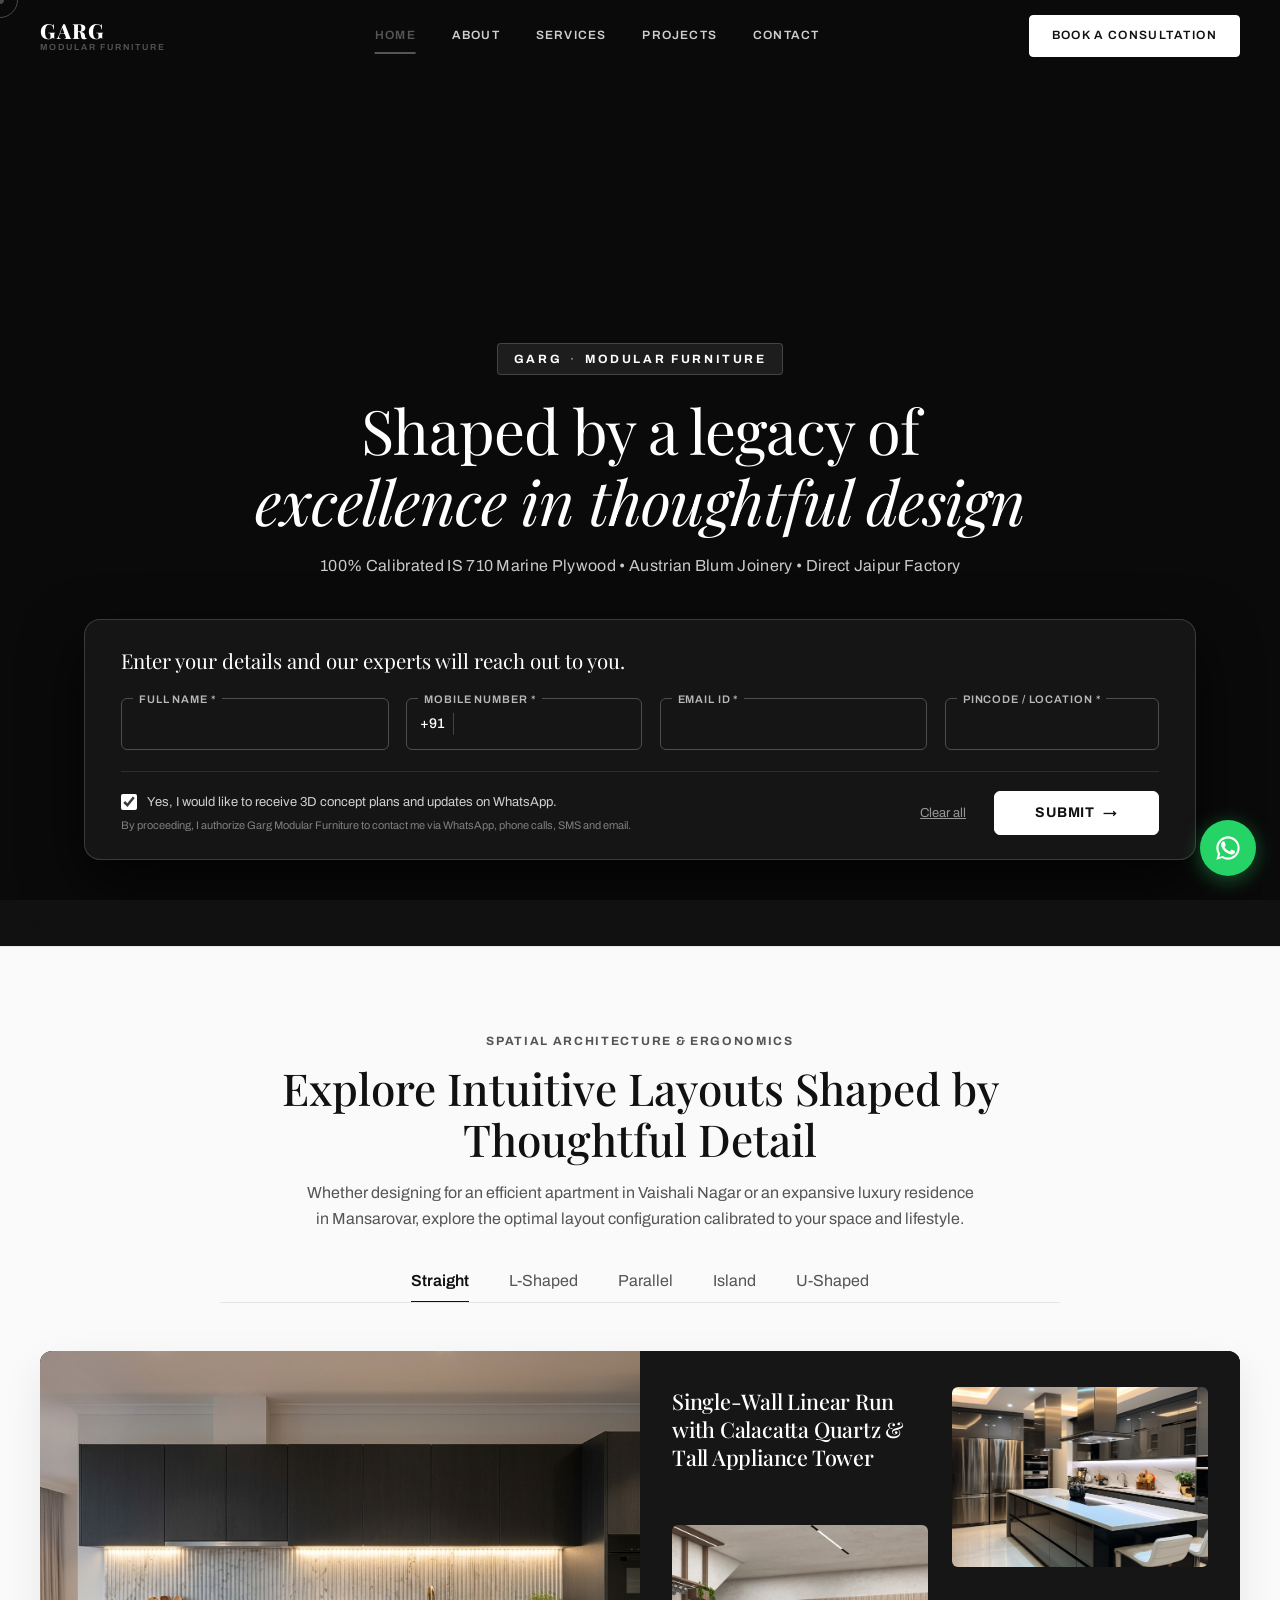
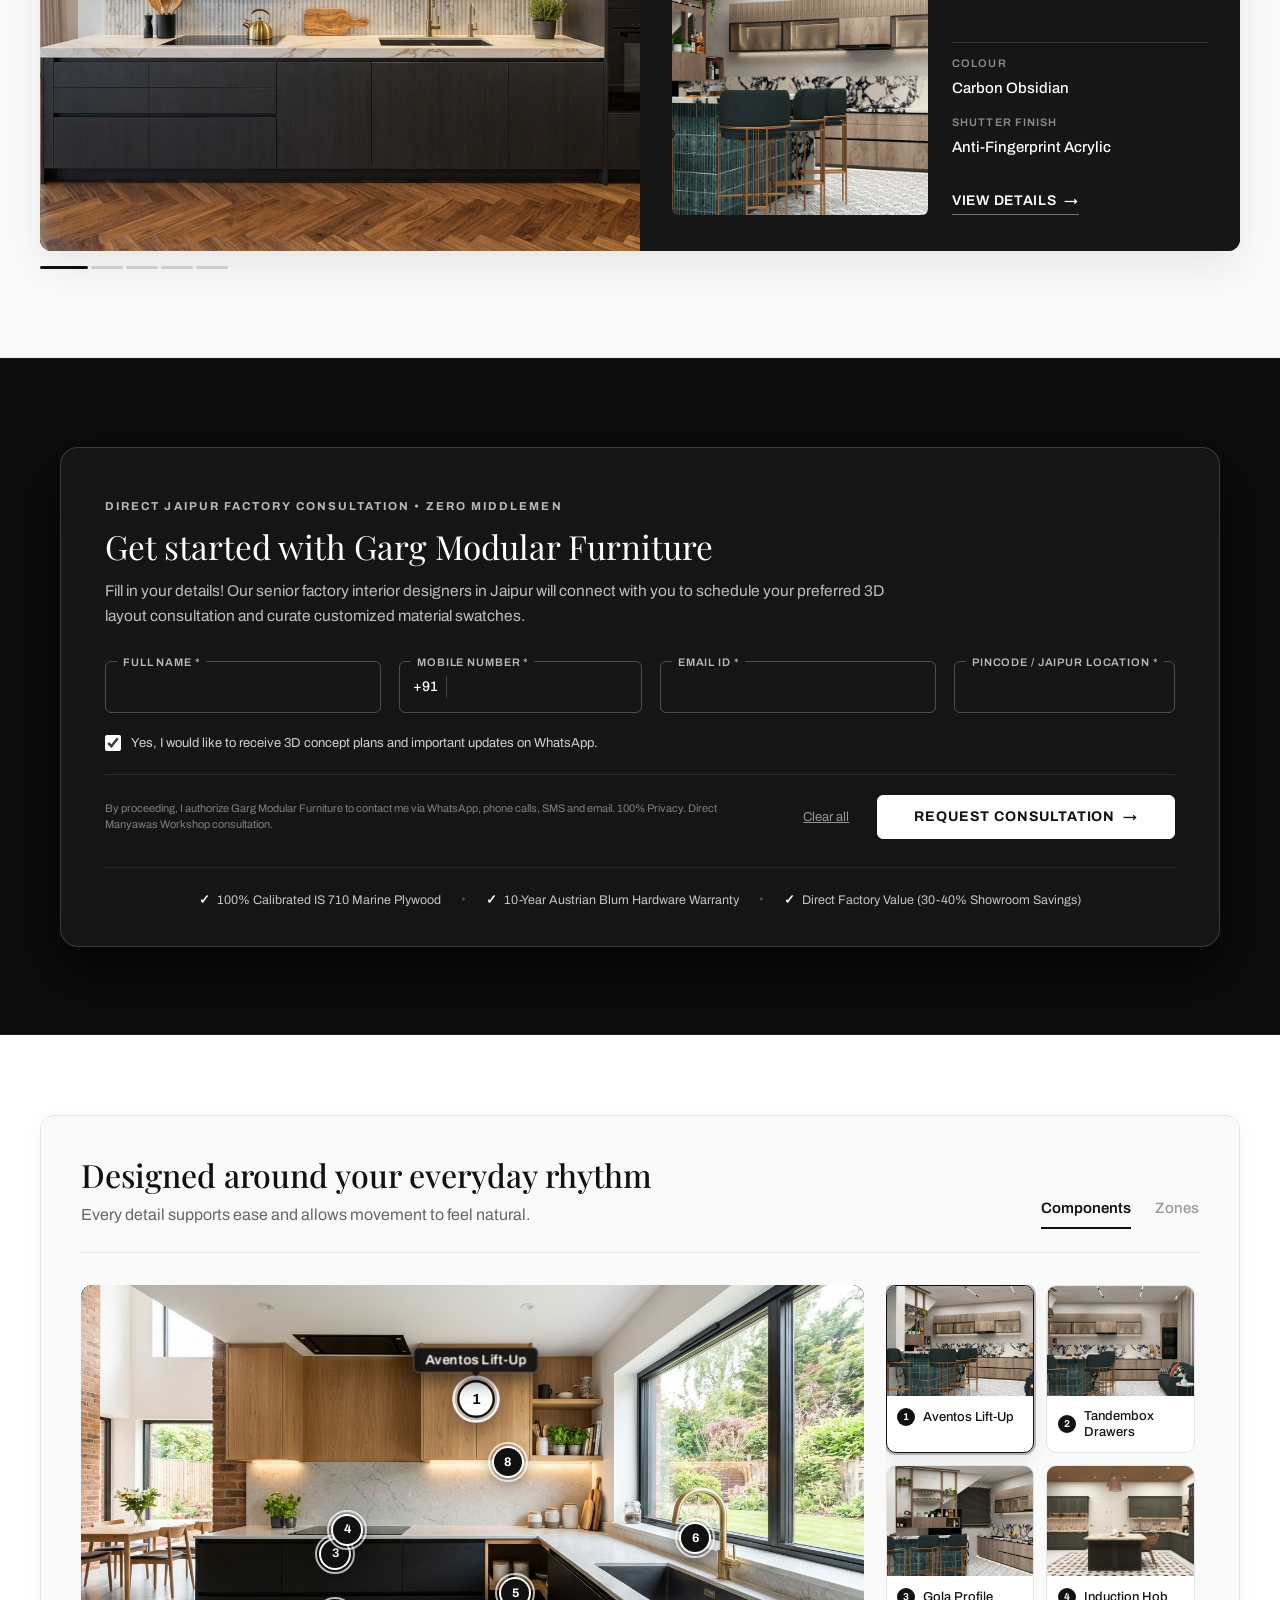
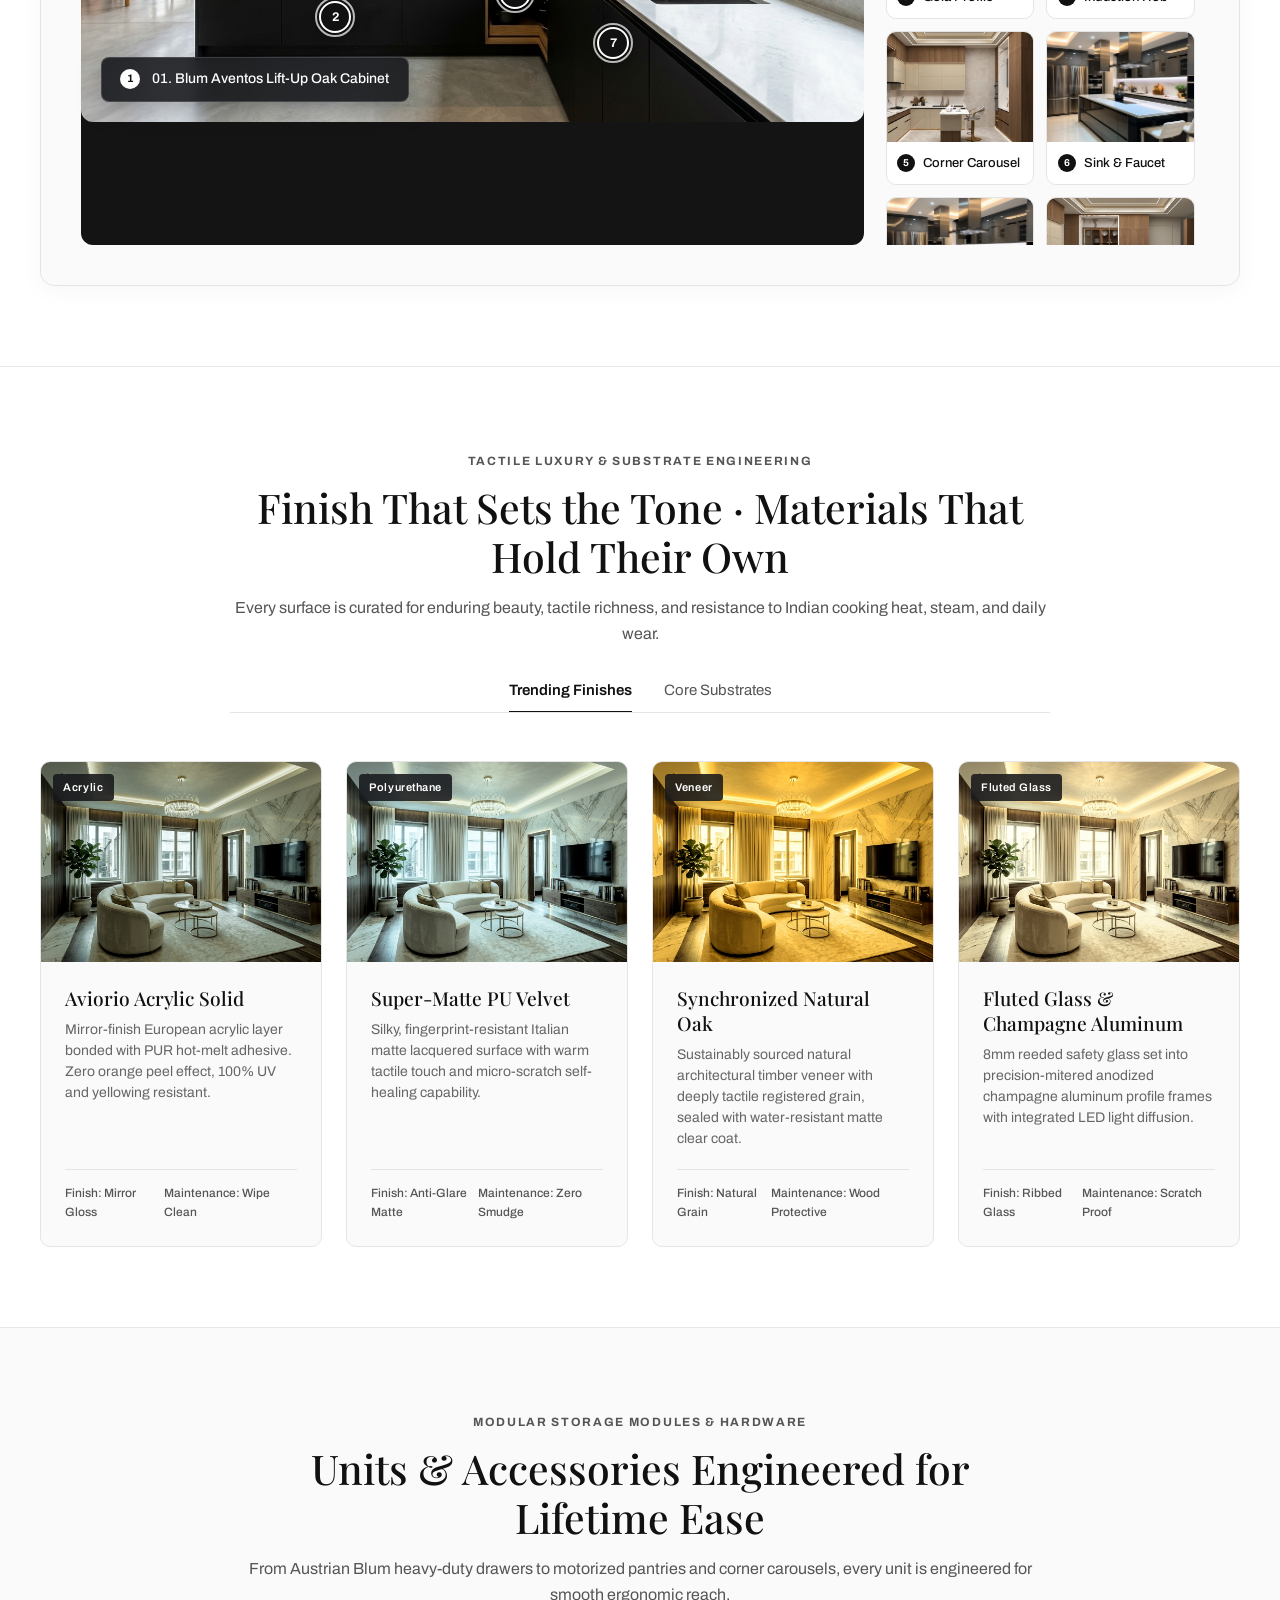
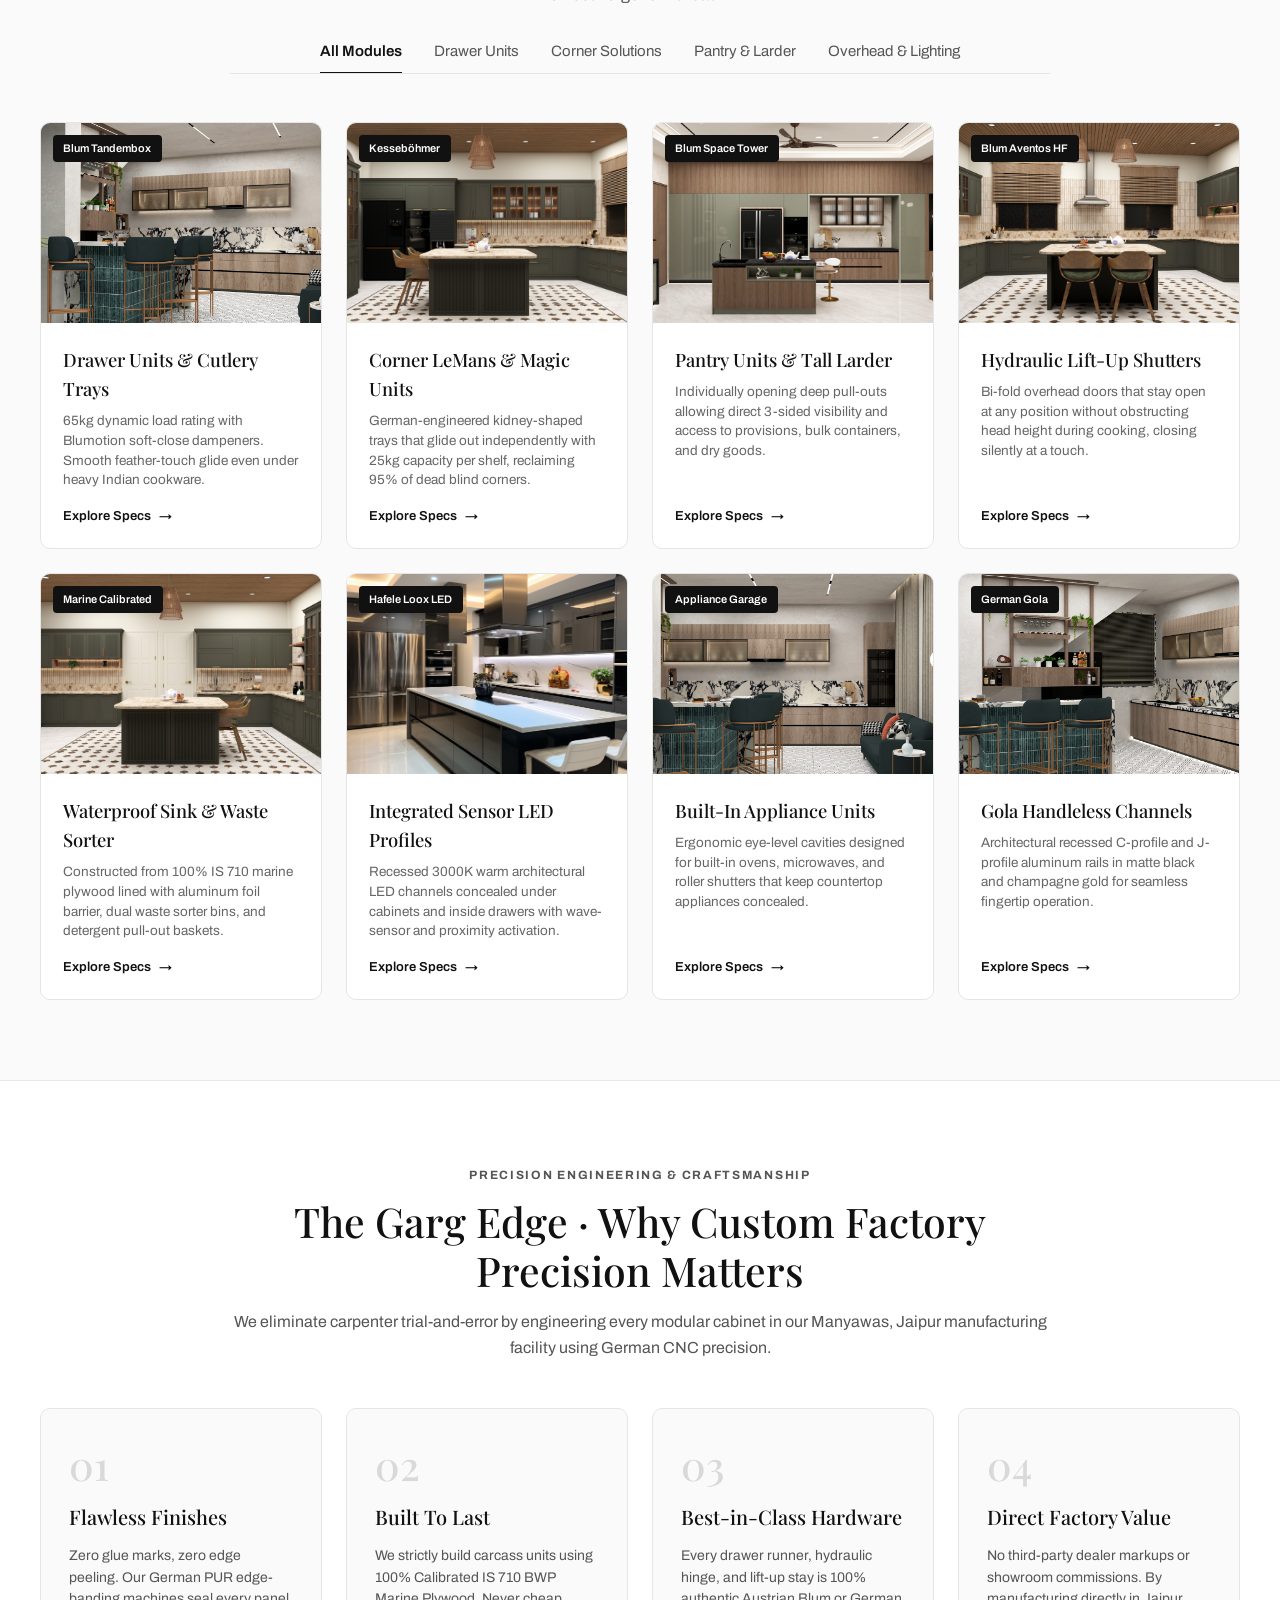
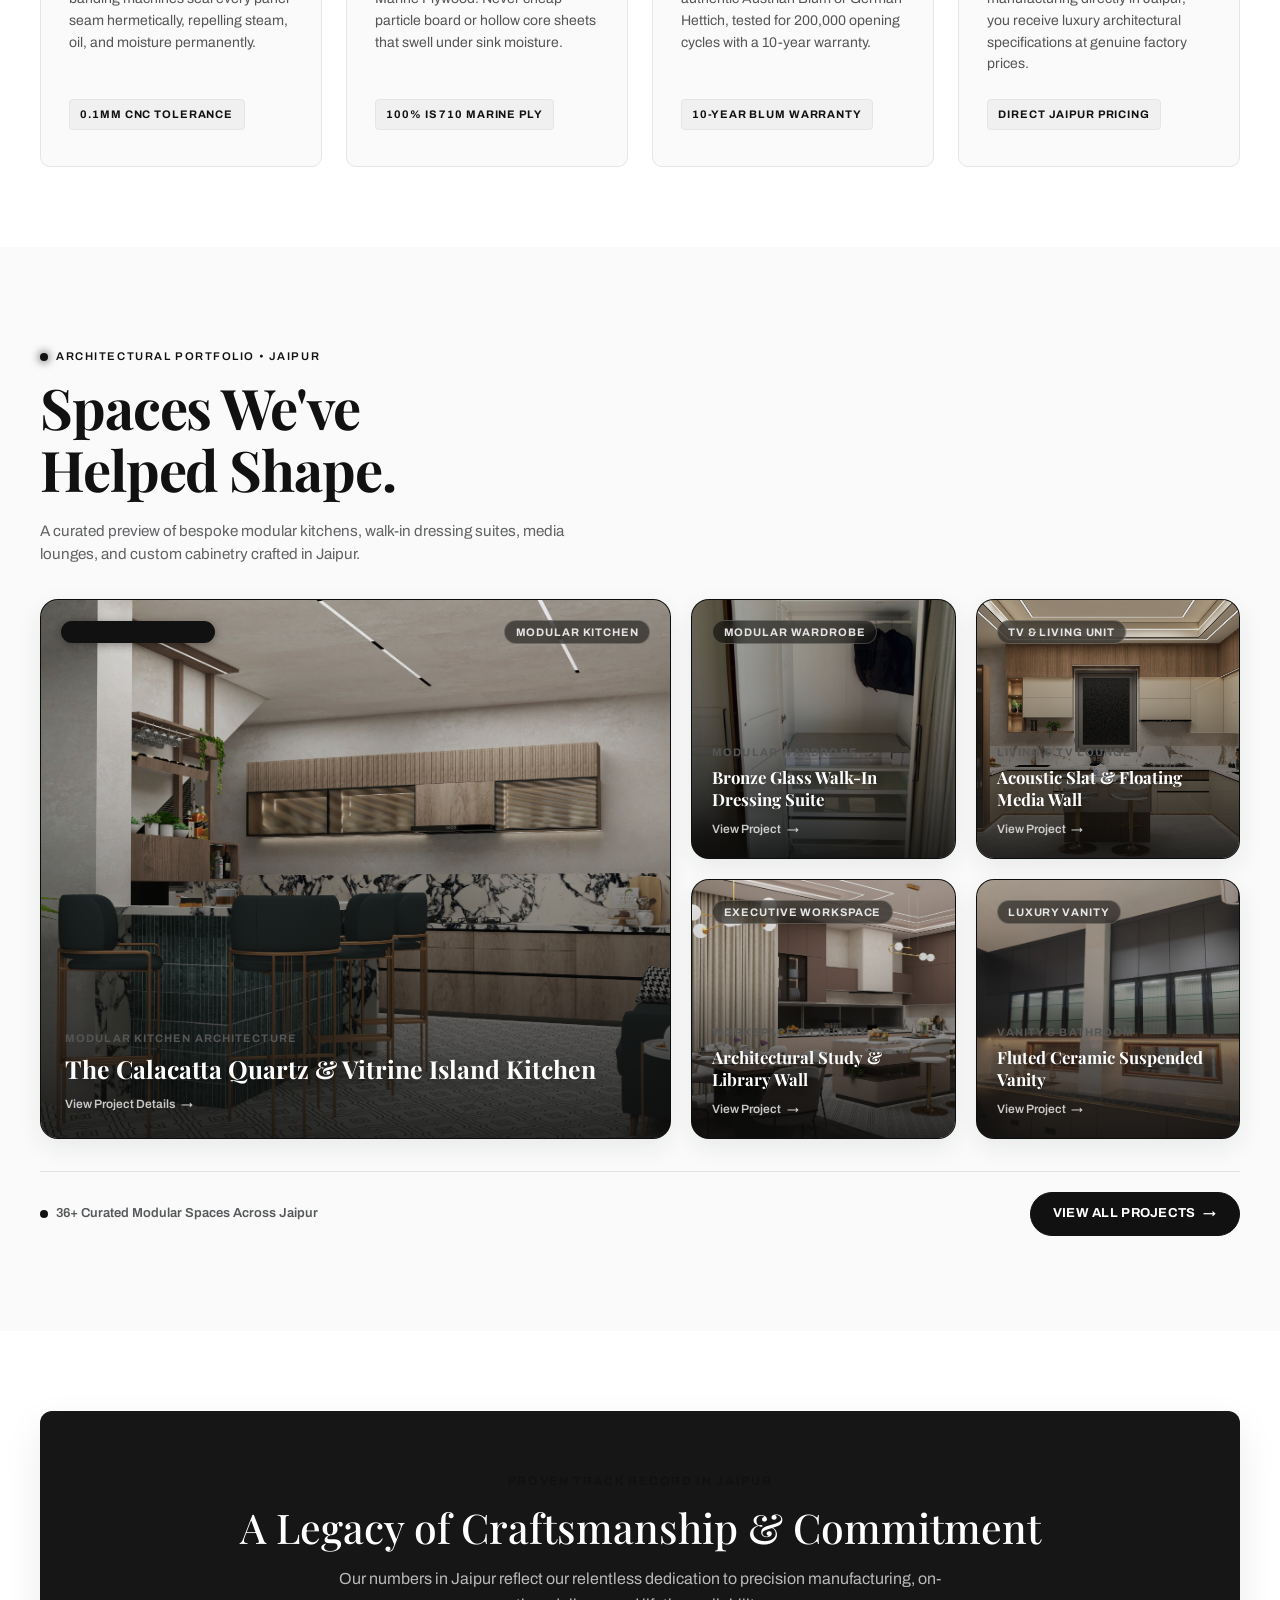
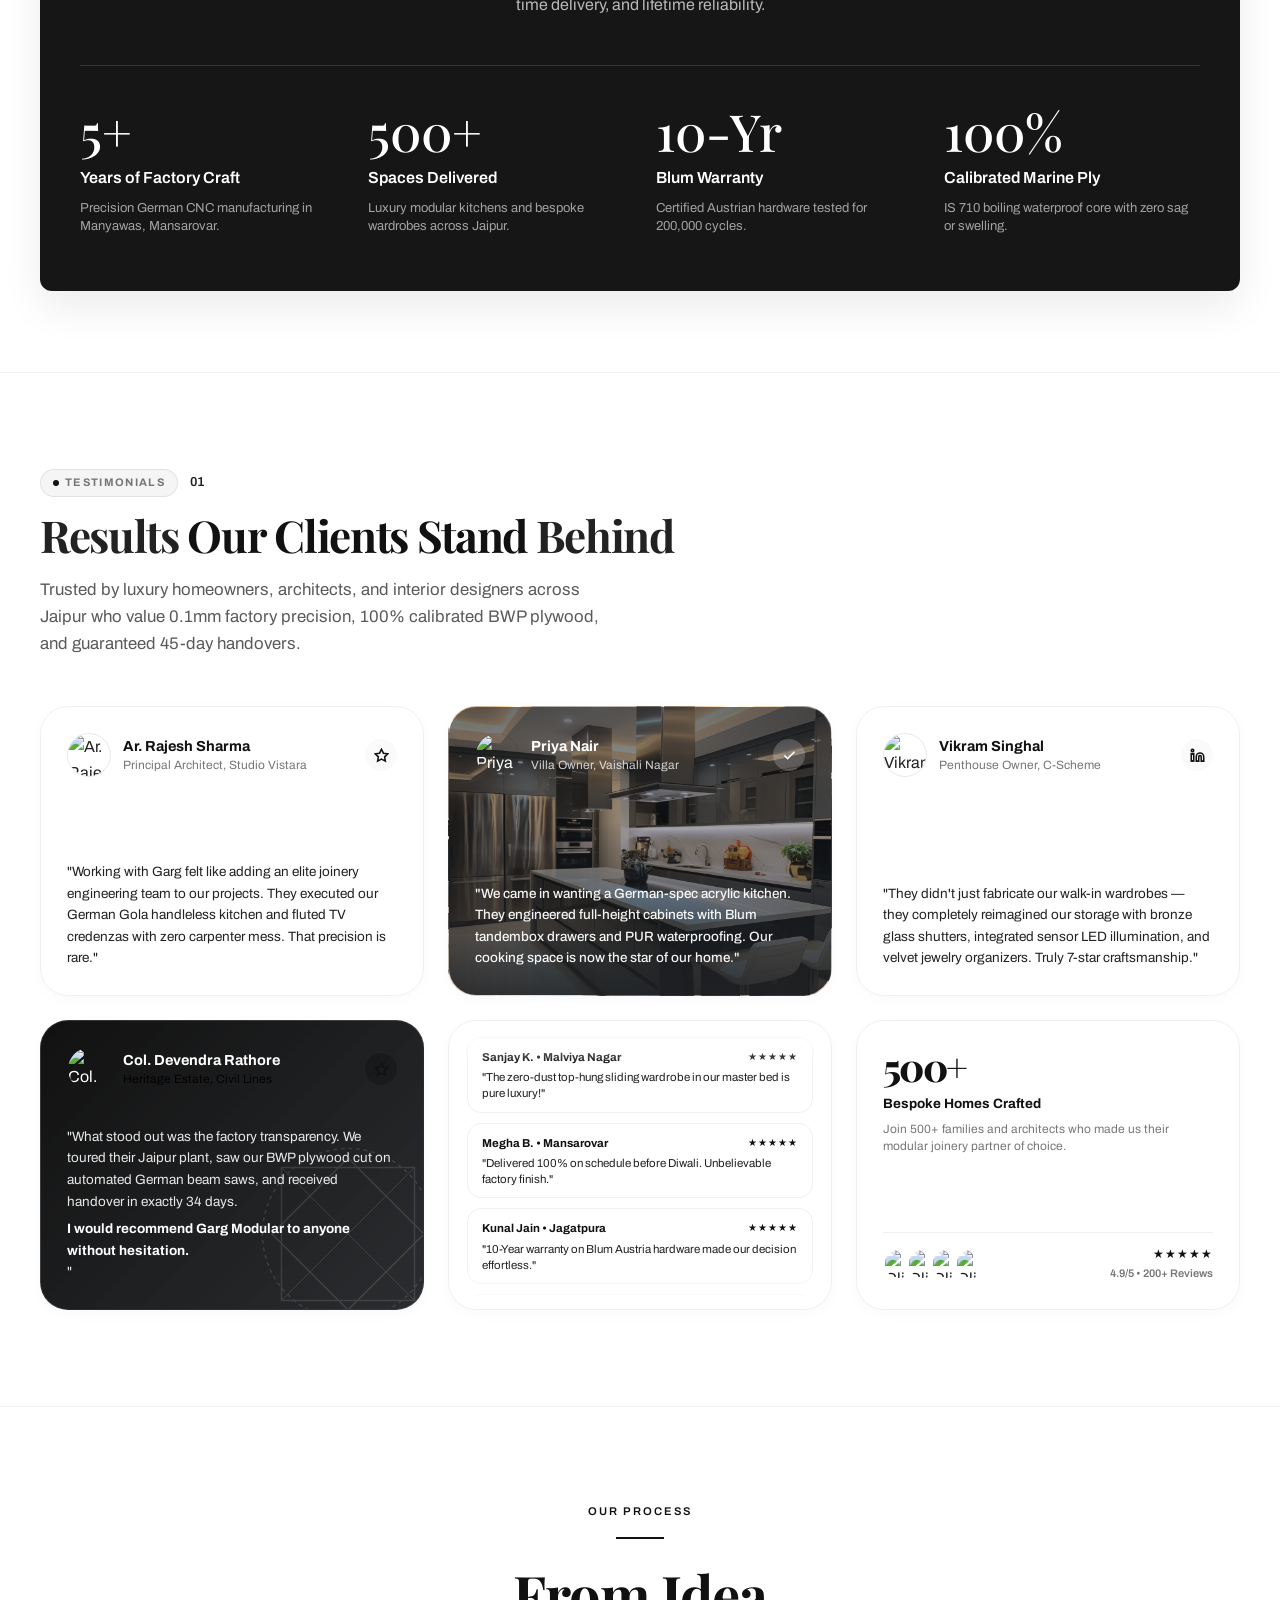
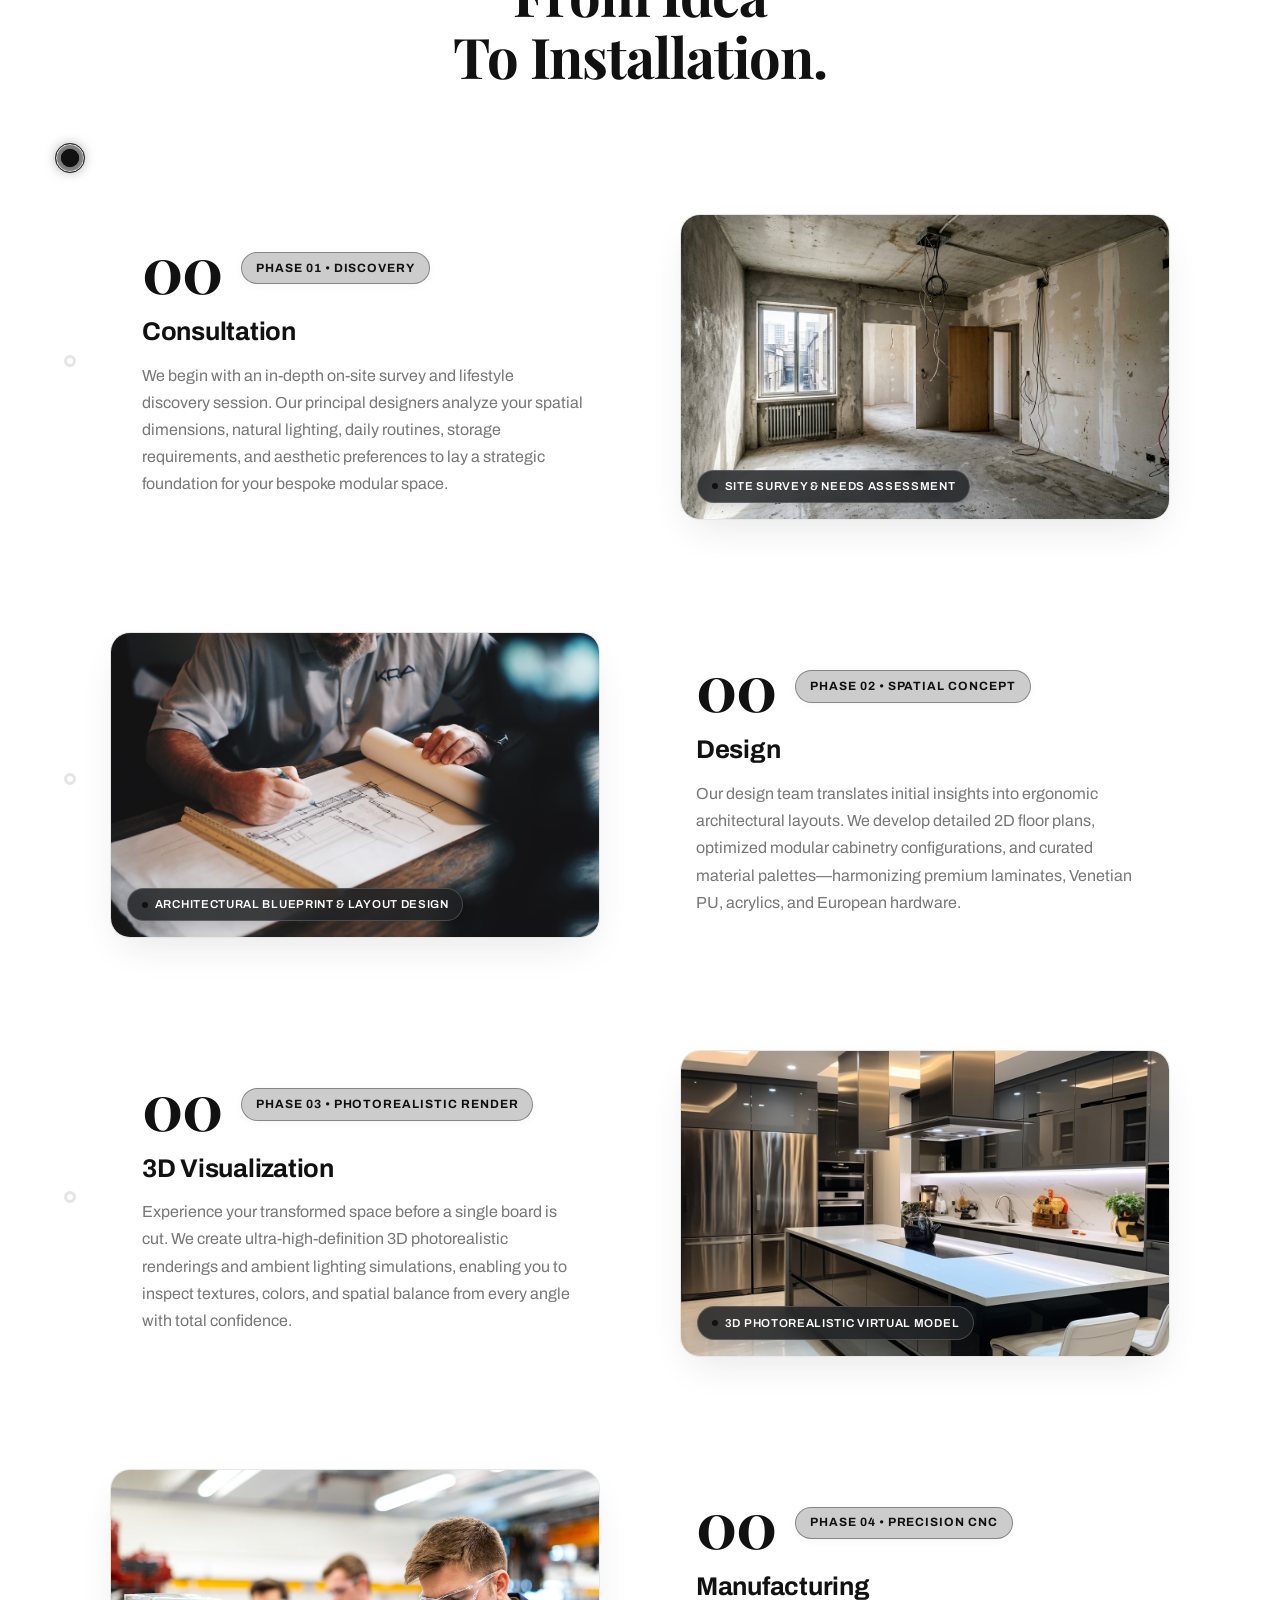
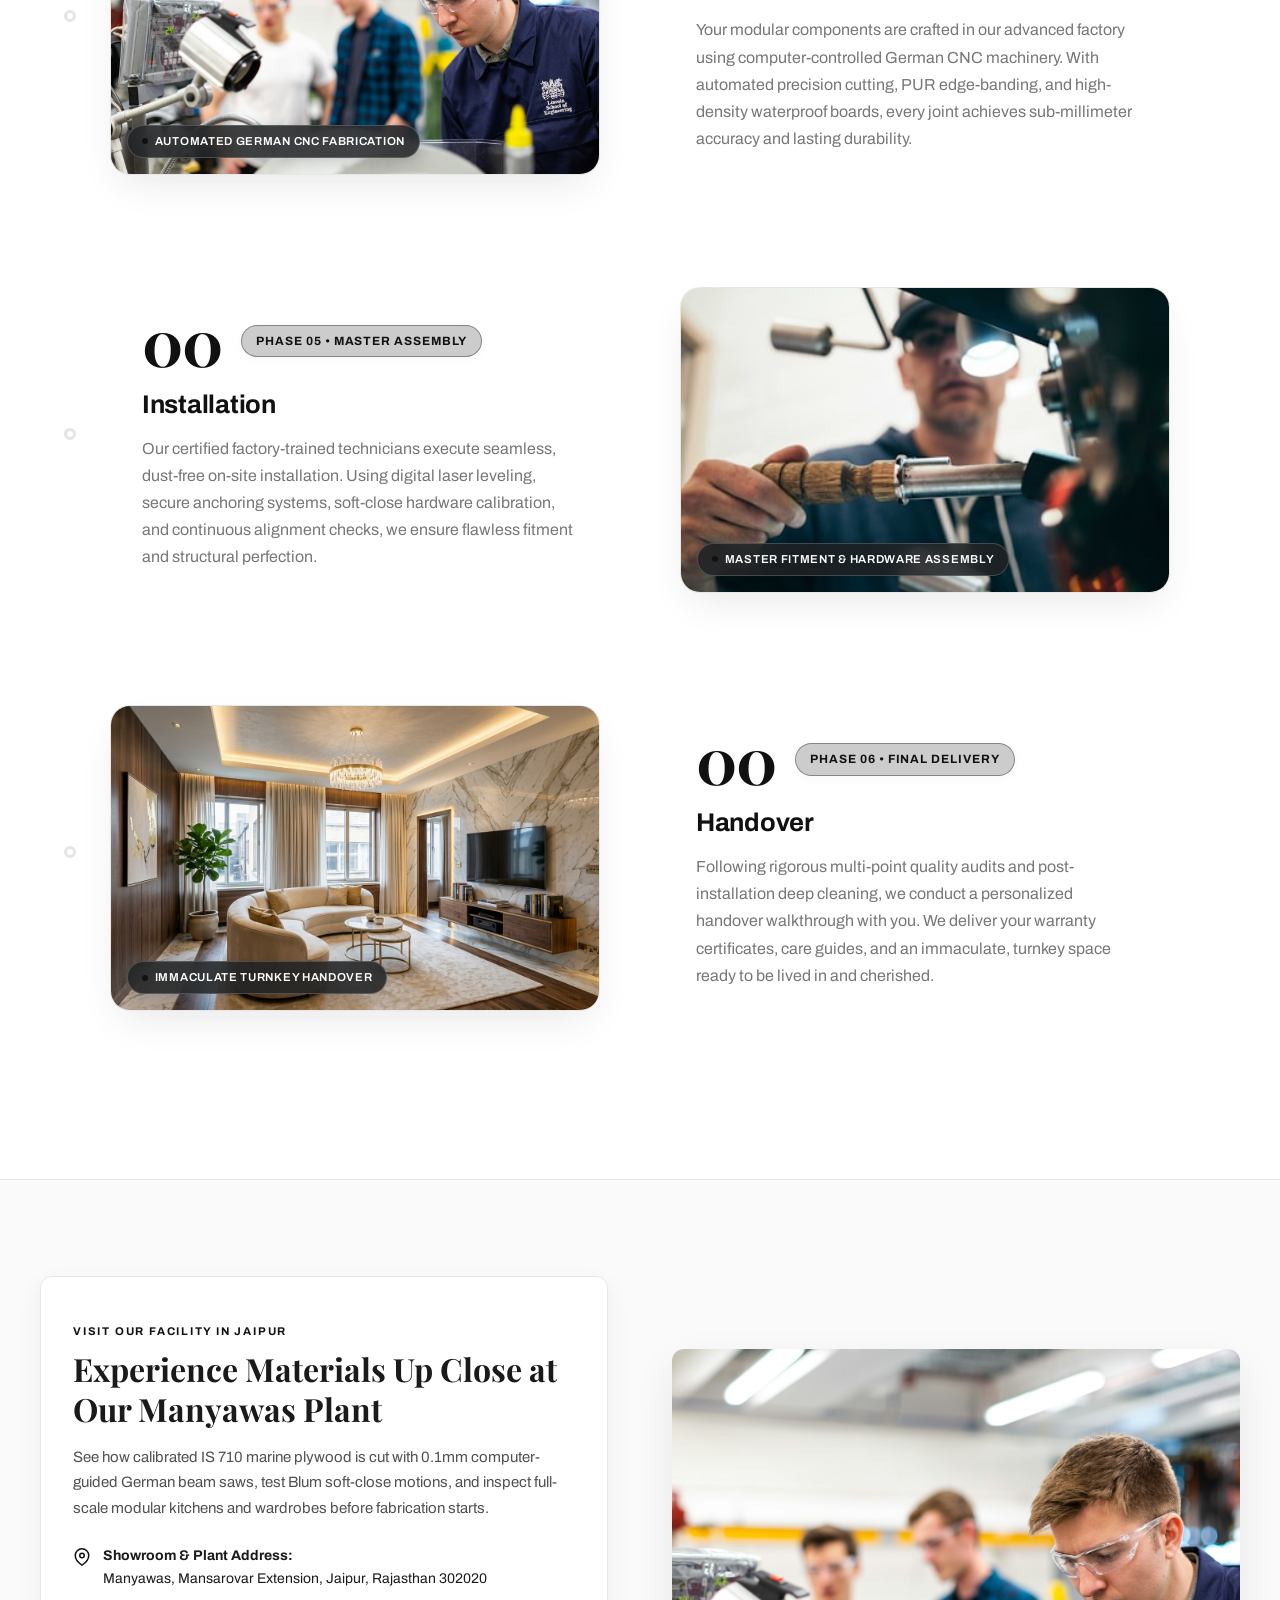
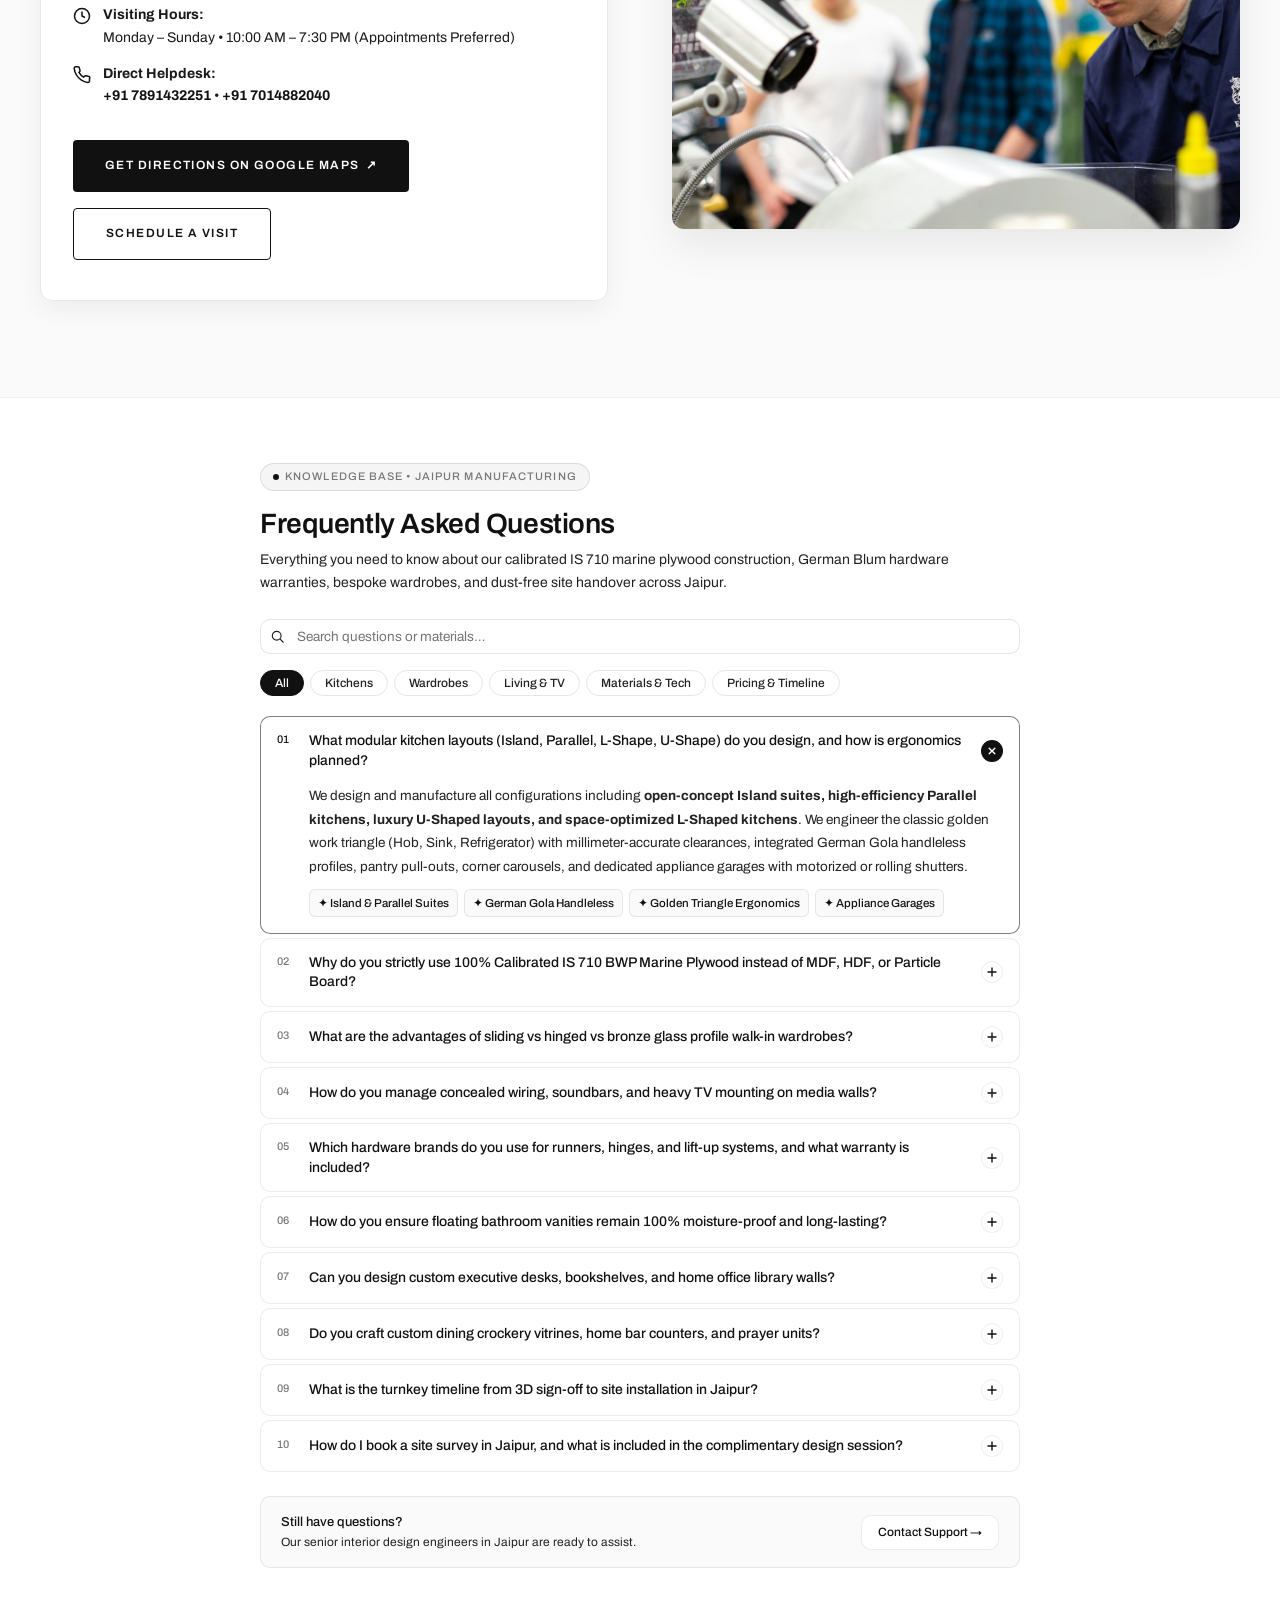
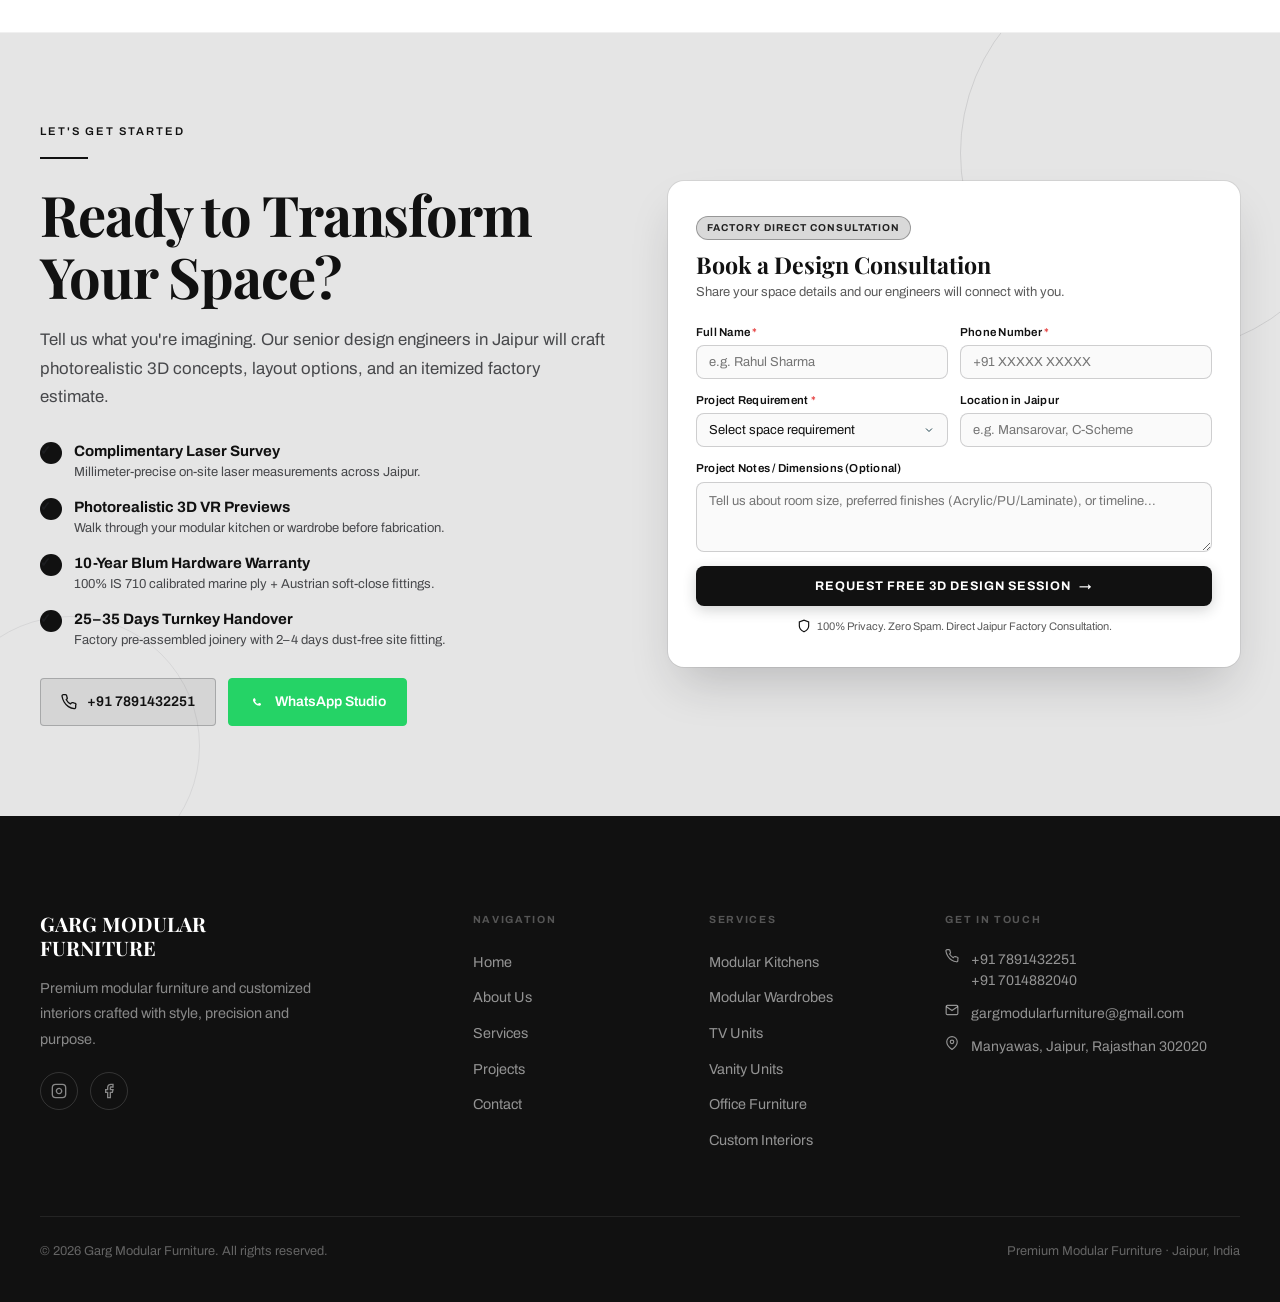
==== commit 51d79a62: "Redesign website architecture: monochrome design system, Sleek-inspired Hero & Layout explorer, L-sh" ====
--- a/index.html
+++ b/index.html
@@ -12,7 +12,7 @@
   <meta property="og:type" content="website">
   <link rel="preconnect" href="https://fonts.googleapis.com">
   <link rel="preconnect" href="https://fonts.gstatic.com" crossorigin>
-  <link href="https://fonts.googleapis.com/css2?family=Plus+Jakarta+Sans:wght@400;500;600;700;800&family=Inter:wght@300;400;500;600;700&family=Outfit:wght@400;500;600;700;800&display=swap" rel="stylesheet">
+  <link href="https://fonts.googleapis.com/css2?family=Archivo:ital,wght@0,300;0,400;0,500;0,600;0,700;1,400&family=Playfair+Display:ital,wght@0,400;0,500;0,600;0,700;0,800;1,400;1,600&family=Plus+Jakarta+Sans:wght@400;500;600;700&display=swap" rel="stylesheet">
   <link rel="stylesheet" href="https://cdn.jsdelivr.net/npm/lenis@1.1.14/dist/lenis.css">
   <link rel="stylesheet" href="css/main.css">
   <link rel="stylesheet" href="css/nav.css">
@@ -140,7 +140,7 @@
       transition: background-color var(--duration-base) ease, color var(--duration-base) ease;
     }
     .service-card:hover .service-card__icon {
-      background-color: rgba(119,181,211,0.15);
+      background-color: rgba(0, 0, 0, 0.15);
       color: var(--iceberg);
     }
 
@@ -197,8 +197,8 @@
       border-radius: 28px;
       overflow: hidden;
       height: 500px;
-      background-color: var(--black, #0D0D0C);
-      box-shadow: 0 12px 30px rgba(30, 66, 77, 0.08);
+      background-color: var(--black, #0c0c0c);
+      box-shadow: 0 12px 30px rgba(31, 33, 36, 0.08);
       transition: transform 0.4s cubic-bezier(0.16, 1, 0.3, 1), box-shadow 0.4s cubic-bezier(0.16, 1, 0.3, 1);
       text-decoration: none;
       display: block;
@@ -206,7 +206,7 @@
     }
     .folder-card:hover {
       transform: translateY(-8px);
-      box-shadow: 0 24px 48px -12px rgba(30, 66, 77, 0.25);
+      box-shadow: 0 24px 48px -12px rgba(31, 33, 36, 0.25);
     }
 
     .folder-card__inner {
@@ -252,11 +252,11 @@
       position: relative;
     }
     .folder-card--vanity .folder-card__art-gradient {
-      background: radial-gradient(circle at 50% 30%, var(--indigo) 0%, rgba(30, 66, 77, 0.95) 80%),
-                  linear-gradient(135deg, var(--indigo) 0%, rgba(30, 66, 77, 0.9) 100%);
+      background: radial-gradient(circle at 50% 30%, var(--indigo) 0%, rgba(31, 33, 36, 0.95) 80%),
+                  linear-gradient(135deg, var(--indigo) 0%, rgba(31, 33, 36, 0.9) 100%);
     }
     .folder-card--furniture .folder-card__art-gradient {
-      background: radial-gradient(circle at 50% 30%, var(--brown) 0%, rgba(102, 62, 31, 0.95) 80%),
+      background: radial-gradient(circle at 50% 30%, var(--brown) 0%, rgba(41, 44, 49, 0.95) 80%),
                   linear-gradient(135deg, var(--gamboge) 0%, var(--brown) 100%);
     }
     .folder-card__art-glow {
@@ -417,7 +417,7 @@
     }
 
     /* Card Themes (Matching Website Design Tokens) */
-    /* Theme 1: Kitchen (Website Indigo #1E424D) */
+    /* Theme 1: Kitchen (Website Indigo #111111) */
     .folder-card--kitchen .folder-card__flap-svg path {
       fill: var(--indigo);
       stroke: var(--iceberg-20);
@@ -431,23 +431,23 @@
     .folder-card--kitchen .folder-card__title { color: var(--white); }
     .folder-card--kitchen .folder-card__desc { color: rgba(249, 247, 242, 0.75); }
     .folder-card--kitchen .folder-card__feature { color: rgba(249,247,242,0.85); }
-    .folder-card--kitchen .folder-card__feature-dot { background: rgba(119,181,211,0.2); color: var(--iceberg); }
-
-    /* Theme 2: Wardrobes (Website Offwhite #F2EFE8) */
+    .folder-card--kitchen .folder-card__feature-dot { background: rgba(0, 0, 0, 0.2); color: var(--iceberg); }
+
+    /* Theme 2: Wardrobes (Website Offwhite #FAFAFA) */
     .folder-card--wardrobe .folder-card__flap-svg path {
       fill: var(--offwhite);
-      stroke: rgba(30, 66, 77, 0.15);
+      stroke: rgba(31, 33, 36, 0.15);
       vector-effect: non-scaling-stroke;
     }
     .folder-card--wardrobe .folder-card__num { color: var(--indigo); }
-    .folder-card--wardrobe .folder-card__arrow { background: rgba(30, 66, 77, 0.08); color: var(--gamboge); }
+    .folder-card--wardrobe .folder-card__arrow { background: rgba(31, 33, 36, 0.08); color: var(--gamboge); }
     .folder-card--wardrobe .folder-card__footer {
       background: linear-gradient(180deg, transparent 0%, var(--offwhite) 30%);
     }
     .folder-card--wardrobe .folder-card__title { color: var(--indigo); }
-    .folder-card--wardrobe .folder-card__desc { color: rgba(30, 66, 77, 0.75); }
-    .folder-card--wardrobe .folder-card__feature { color: rgba(30,66,77,0.8); }
-    .folder-card--wardrobe .folder-card__feature-dot { background: rgba(30,66,77,0.08); color: var(--gamboge); }
+    .folder-card--wardrobe .folder-card__desc { color: rgba(31, 33, 36, 0.75); }
+    .folder-card--wardrobe .folder-card__feature { color: rgba(31, 33, 36,0.8); }
+    .folder-card--wardrobe .folder-card__feature-dot { background: rgba(31, 33, 36,0.08); color: var(--gamboge); }
 
     /* Theme 3: Vanity (Deep Japanese Indigo) */
     .folder-card--vanity .folder-card__flap-svg path {
@@ -456,30 +456,30 @@
       vector-effect: non-scaling-stroke;
     }
     .folder-card--vanity .folder-card__num { color: var(--iceberg); }
-    .folder-card--vanity .folder-card__arrow { background: rgba(119, 181, 211, 0.15); color: var(--iceberg); }
+    .folder-card--vanity .folder-card__arrow { background: rgba(0, 0, 0, 0.15); color: var(--iceberg); }
     .folder-card--vanity .folder-card__footer {
       background: linear-gradient(180deg, transparent 0%, var(--indigo) 30%);
     }
     .folder-card--vanity .folder-card__title { color: var(--white); }
     .folder-card--vanity .folder-card__desc { color: rgba(249, 247, 242, 0.75); }
     .folder-card--vanity .folder-card__feature { color: rgba(249,247,242,0.85); }
-    .folder-card--vanity .folder-card__feature-dot { background: rgba(119,181,211,0.15); color: var(--iceberg); }
+    .folder-card--vanity .folder-card__feature-dot { background: rgba(0, 0, 0, 0.15); color: var(--iceberg); }
 
     /* Theme 4: Furniture (Warm Dark Brown) */
     .folder-card--furniture .folder-card__flap-svg path {
       fill: var(--brown);
-      stroke: rgba(225, 158, 17, 0.35);
+      stroke: rgba(0, 0, 0, 0.35);
       vector-effect: non-scaling-stroke;
     }
     .folder-card--furniture .folder-card__num { color: var(--gamboge); }
-    .folder-card--furniture .folder-card__arrow { background: rgba(225, 158, 17, 0.15); color: var(--gamboge); }
+    .folder-card--furniture .folder-card__arrow { background: rgba(0, 0, 0, 0.15); color: var(--gamboge); }
     .folder-card--furniture .folder-card__footer {
       background: linear-gradient(180deg, transparent 0%, var(--brown) 30%);
     }
     .folder-card--furniture .folder-card__title { color: var(--white); }
     .folder-card--furniture .folder-card__desc { color: rgba(249, 247, 242, 0.75); }
     .folder-card--furniture .folder-card__feature { color: rgba(249,247,242,0.85); }
-    .folder-card--furniture .folder-card__feature-dot { background: rgba(225,158,17,0.15); color: var(--gamboge); }
+    .folder-card--furniture .folder-card__feature-dot { background: rgba(0, 0, 0, 0.15); color: var(--gamboge); }
 
 
     /* ---- Why Garg ---- */
@@ -592,19 +592,19 @@
       position: relative;
       border-radius: 18px;
       overflow: hidden;
-      background: #0D0D0C;
+      background: #0c0c0c;
       display: block;
       text-decoration: none;
-      box-shadow: 0 8px 24px rgba(30, 66, 77, 0.08);
-      border: 1px solid rgba(30, 66, 77, 0.08);
+      box-shadow: 0 8px 24px rgba(31, 33, 36, 0.08);
+      border: 1px solid rgba(31, 33, 36, 0.08);
       cursor: pointer;
       isolation: isolate;
       transition: transform 0.4s cubic-bezier(0.16, 1, 0.3, 1), box-shadow 0.4s cubic-bezier(0.16, 1, 0.3, 1), border-color 0.3s ease;
     }
     .portfolio-card:hover {
       transform: translateY(-4px);
-      box-shadow: 0 20px 40px -10px rgba(30, 66, 77, 0.18);
-      border-color: rgba(225, 158, 17, 0.35);
+      box-shadow: 0 20px 40px -10px rgba(31, 33, 36, 0.18);
+      border-color: rgba(0, 0, 0, 0.35);
     }
 
     .portfolio-card--featured {
@@ -685,7 +685,7 @@
       background: var(--gamboge);
       color: var(--indigo);
       font-weight: 800;
-      box-shadow: 0 2px 10px rgba(225, 158, 17, 0.35);
+      box-shadow: 0 2px 10px rgba(0, 0, 0, 0.35);
     }
 
     .portfolio-tag--pill {
@@ -759,7 +759,7 @@
     .portfolio-preview-footer {
       margin-top: 2rem;
       padding-top: 1.25rem;
-      border-top: 1px solid rgba(30, 66, 77, 0.1);
+      border-top: 1px solid rgba(31, 33, 36, 0.1);
       display: flex;
       flex-direction: column;
       align-items: center;
@@ -778,7 +778,7 @@
       gap: 0.5rem;
       font-size: 0.8125rem;
       font-weight: 600;
-      color: rgba(30, 66, 77, 0.75);
+      color: rgba(31, 33, 36, 0.75);
     }
     .portfolio-count-dot {
       width: 8px;
@@ -807,7 +807,7 @@
       background: var(--gamboge);
       border-color: var(--gamboge);
       color: var(--indigo);
-      box-shadow: 0 6px 18px rgba(225, 158, 17, 0.35);
+      box-shadow: 0 6px 18px rgba(0, 0, 0, 0.35);
       transform: translateY(-2px);
     }
 
@@ -855,7 +855,7 @@
         width: 6px;
         height: 6px;
         border-radius: 9999px;
-        background: rgba(30, 66, 77, 0.2);
+        background: rgba(31, 33, 36, 0.2);
         transition: all 0.3s ease;
       }
       .portfolio-mobile-dot.is-active {
@@ -981,7 +981,7 @@
       background: var(--offwhite);
       padding: 1.25rem;
       border-radius: 16px;
-      border: 1px solid rgba(30, 66, 77, 0.08);
+      border: 1px solid rgba(31, 33, 36, 0.08);
     }
     .project-modal-spec-label {
       font-size: 0.7rem;
@@ -1129,8 +1129,8 @@
     
     .testify-card:hover {
       transform: translateY(-4px);
-      box-shadow: 0 20px 35px -10px rgba(30, 66, 77, 0.12);
-      border-color: rgba(225, 158, 17, 0.35);
+      box-shadow: 0 20px 35px -10px rgba(31, 33, 36, 0.12);
+      border-color: rgba(0, 0, 0, 0.35);
     }
     
     /* Card Author Header */
@@ -1153,7 +1153,7 @@
       border-radius: 50%;
       object-fit: cover;
       flex-shrink: 0;
-      border: 1.5px solid rgba(30, 66, 77, 0.1);
+      border: 1.5px solid rgba(31, 33, 36, 0.1);
     }
     
     .testify-author-name {
@@ -1209,13 +1209,13 @@
       content: '';
       position: absolute;
       inset: 0;
-      background: linear-gradient(180deg, rgba(30, 66, 77, 0.65) 0%, rgba(30, 66, 77, 0.4) 40%, rgba(30, 66, 77, 0.92) 100%);
+      background: linear-gradient(180deg, rgba(31, 33, 36, 0.65) 0%, rgba(31, 33, 36, 0.4) 40%, rgba(31, 33, 36, 0.92) 100%);
       z-index: 1;
       transition: background 0.35s ease;
     }
     
     .testify-card--image:hover::before {
-      background: linear-gradient(180deg, rgba(30, 66, 77, 0.55) 0%, rgba(30, 66, 77, 0.35) 40%, rgba(30, 66, 77, 0.88) 100%);
+      background: linear-gradient(180deg, rgba(31, 33, 36, 0.55) 0%, rgba(31, 33, 36, 0.35) 40%, rgba(31, 33, 36, 0.88) 100%);
     }
     
     .testify-card--image .testify-card-header,
@@ -1239,7 +1239,7 @@
     
     /* Card 4: Geometric Accent Card */
     .testify-card--accent {
-      background: linear-gradient(135deg, var(--indigo) 0%, rgba(30, 66, 77, 0.95) 100%);
+      background: linear-gradient(135deg, var(--indigo) 0%, rgba(31, 33, 36, 0.95) 100%);
       color: #ffffff;
       border-color: rgba(255, 255, 255, 0.1);
     }
@@ -1249,7 +1249,7 @@
     }
     
     .testify-card--accent .testify-author-role {
-      color: rgba(225, 158, 17, 0.9);
+      color: rgba(0, 0, 0, 0.9);
     }
     
     .testify-card--accent .testify-quote {
@@ -1525,7 +1525,7 @@
     }
     .akfaq-search-input:focus {
       border-color: var(--gamboge);
-      box-shadow: 0 0 0 3px rgba(225, 158, 17, 0.12);
+      box-shadow: 0 0 0 3px rgba(0, 0, 0, 0.12);
     }
     .akfaq-search-clear {
       position: absolute;
@@ -1607,7 +1607,7 @@
       border-color: rgba(0, 0, 0, 0.16);
     }
     .akfaq-item.is-open {
-      border-color: rgba(225, 158, 17, 0.5);
+      border-color: rgba(0, 0, 0, 0.5);
     }
 
     /* AKFaq Trigger */
@@ -1808,7 +1808,7 @@
       width: 400px;
       height: 400px;
       border-radius: 50%;
-      border: 1px solid rgba(102, 62, 31, 0.12);
+      border: 1px solid rgba(41, 44, 49, 0.12);
       pointer-events: none;
     }
     .cta-section::after {
@@ -1819,7 +1819,7 @@
       width: 260px;
       height: 260px;
       border-radius: 50%;
-      border: 1px solid rgba(102, 62, 31, 0.08);
+      border: 1px solid rgba(41, 44, 49, 0.08);
       pointer-events: none;
     }
 
@@ -1862,7 +1862,7 @@
     }
     .cta-perk-item span {
       display: block;
-      color: rgba(30, 66, 77, 0.8);
+      color: rgba(31, 33, 36, 0.8);
       font-size: 0.8125rem;
     }
     .cta-perk-badge {
@@ -1893,8 +1893,8 @@
       align-items: center;
       gap: 0.625rem;
       padding: 0.75rem 1.25rem;
-      background-color: rgba(30,66,77,0.08);
-      border: 1.5px solid rgba(30,66,77,0.25);
+      background-color: rgba(31, 33, 36,0.08);
+      border: 1.5px solid rgba(31, 33, 36,0.25);
       border-radius: var(--radius-sm);
       font-size: 0.875rem;
       font-weight: 600;
@@ -1938,7 +1938,7 @@
       background: #ffffff;
       border-radius: 16px;
       padding: 32px 28px;
-      box-shadow: 0 24px 48px -12px rgba(30, 66, 77, 0.22), 0 0 0 1px rgba(30, 66, 77, 0.08);
+      box-shadow: 0 24px 48px -12px rgba(31, 33, 36, 0.22), 0 0 0 1px rgba(31, 33, 36, 0.08);
       box-sizing: border-box;
       position: relative;
     }
@@ -1954,8 +1954,8 @@
       letter-spacing: 0.1em;
       text-transform: uppercase;
       color: var(--brown);
-      background: rgba(225, 158, 17, 0.15);
-      border: 0.5px solid rgba(225, 158, 17, 0.3);
+      background: rgba(0, 0, 0, 0.15);
+      border: 0.5px solid rgba(0, 0, 0, 0.3);
       padding: 3px 10px;
       border-radius: 999px;
       margin-bottom: 10px;
@@ -2010,7 +2010,7 @@
       font-size: 13px;
       padding: 9px 12px;
       border-radius: 8px;
-      border: 1px solid rgba(30, 66, 77, 0.2);
+      border: 1px solid rgba(31, 33, 36, 0.2);
       background: var(--offwhite);
       color: var(--indigo);
       outline: none;
@@ -2035,7 +2035,7 @@
     .cta-field-textarea:focus {
       border-color: var(--gamboge);
       background: #ffffff;
-      box-shadow: 0 0 0 3px rgba(225, 158, 17, 0.16);
+      box-shadow: 0 0 0 3px rgba(0, 0, 0, 0.16);
     }
     .cta-field-group.has-error .cta-field-input,
     .cta-field-group.has-error .cta-field-select,
@@ -2068,12 +2068,12 @@
       justify-content: center;
       gap: 8px;
       transition: all 0.25s ease;
-      box-shadow: 0 4px 14px rgba(30, 66, 77, 0.2);
+      box-shadow: 0 4px 14px rgba(31, 33, 36, 0.2);
     }
     .cta-submit-btn:hover:not(:disabled) {
       background: var(--indigo-80);
       transform: translateY(-2px);
-      box-shadow: 0 8px 22px rgba(30, 66, 77, 0.32);
+      box-shadow: 0 8px 22px rgba(31, 33, 36, 0.32);
     }
     .cta-submit-btn:disabled {
       opacity: 0.65;
@@ -2200,16 +2200,20 @@
 
   <div class="page-wrapper">
 
-    <!-- =====================================================
+        <!-- =====================================================
          SECTION 1 — HERO
+         (EXACT ASIAN PAINTS SLEEK ARCHITECTURE: .sleek_banner_form & .rhBlackFormWrapper)
     ====================================================== -->
-    <section class="hero" aria-label="Hero section">
-      <div class="ambient-glow" style="top: -100px; left: -100px;"></div>
-      <div class="ambient-glow" style="bottom: 10%; right: -100px; background: radial-gradient(circle, rgba(225, 158, 17, 0.2) 0%, transparent 70%);"></div>
-
-      <div class="hero__bg">
+        <!-- =====================================================
+         SECTION 1 — HERO
+         (ARCHITECTURAL REPRODUCTION: ASIAN PAINTS SLEEK BANNER & FORM)
+    ====================================================== -->
+    <section class="hero-sleek-banner" id="hero" aria-label="Hero section">
+      
+      <!-- Full-Bleed Panoramic Visual Stage -->
+      <div class="hero-sleek-bg-stage">
         <video
-          class="hero__video"
+          class="hero-sleek-video"
           src="assets/video/AnsariArchitect_pindown.io_1788861622.mp4"
           autoplay
           muted
@@ -2218,33 +2222,92 @@
           preload="auto"
           aria-hidden="true"
         ></video>
+        <div class="hero-sleek-overlay"></div>
       </div>
-      <div class="hero__overlay"></div>
-
-      <div class="hero__content">
-        <span class="hero__label">Modular Interiors · Jaipur</span>
-        <h1 class="hero__title">
-          Crafting Premium<br>
-          <em>Modular Spaces</em><br>
-          With Style &amp; Precision
+
+      <!-- Center Editorial Banner Title matching Sleek Reference -->
+      <div class="hero-sleek-title-container reveal">
+        <div class="hero-sleek-brand-badge">
+          <span class="hero-sleek-brand-name">GARG</span>
+          <span class="hero-sleek-brand-sep">·</span>
+          <span class="hero-sleek-brand-sub">MODULAR FURNITURE</span>
+        </div>
+        <h1 class="hero-sleek-headline">
+          Shaped by a legacy of<br>
+          <em>excellence in thoughtful design</em>
         </h1>
-        <p class="hero__subtitle">
-          From thoughtful design to precision manufacturing and professional installation, Garg Modular Furniture creates elegant, functional interiors tailored to the way you live.
+        <p class="hero-sleek-subheadline">
+          100% Calibrated IS 710 Marine Plywood &bull; Austrian Blum Joinery &bull; Direct Jaipur Factory
         </p>
-        <div class="hero__actions">
-          <a href="contact.html" class="btn btn-accent btn-lg btn-arrow">
-            Book a Consultation <span class="arrow-icon" aria-hidden="true">→</span>
-          </a>
-          <button class="btn btn-secondary btn-lg btn-arrow" data-open-estimator>
-            Instant Cost Estimator <span class="arrow-icon" aria-hidden="true">⚡</span>
-          </button>
-        </div>
       </div>
 
-      <div class="hero__scroll" aria-hidden="true">
-        <div class="scroll-indicator">
-          <div class="scroll-indicator__line"></div>
-          <span>Scroll</span>
+      <!-- Docked Wide Horizontal Lead Form (.rhBlackFormContainer equivalent) -->
+      <div class="hero-sleek-form-container reveal-scale">
+        <div class="hero-sleek-form-wrapper">
+          
+          <div class="hero-sleek-form-header">
+            <h2 class="hero-sleek-form-title">Enter your details and our experts will reach out to you.</h2>
+          </div>
+
+          <form id="hero-quick-form" class="hero-sleek-frm" novalidate>
+            <!-- 4 Inputs in a Single Horizontal Row on Desktop with Floating Outline Labels -->
+            <div class="hero-sleek-fields-row">
+              <div class="hero-sleek-field-group field-name">
+                <input type="text" name="name" id="hero_field_name" class="hero-sleek-input" placeholder=" " required>
+                <label for="hero_field_name" class="hero-sleek-label">Full Name *</label>
+              </div>
+
+              <div class="hero-sleek-field-group field-phone">
+                <span class="hero-sleek-country">+91</span>
+                <input type="tel" name="phone" id="hero_field_phone" class="hero-sleek-input hero-sleek-phone" placeholder=" " required maxlength="10">
+                <label for="hero_field_phone" class="hero-sleek-label">Mobile Number *</label>
+              </div>
+
+              <div class="hero-sleek-field-group field-email">
+                <input type="email" name="email" id="hero_field_email" class="hero-sleek-input" placeholder=" " required>
+                <label for="hero_field_email" class="hero-sleek-label">Email ID *</label>
+              </div>
+
+              <div class="hero-sleek-field-group field-location">
+                <input type="text" name="location" id="hero_field_location" class="hero-sleek-input" placeholder=" " required>
+                <label for="hero_field_location" class="hero-sleek-label">Pincode / Location *</label>
+              </div>
+            </div>
+
+            <!-- Bottom Row: WhatsApp Opt-In + Submit CTA -->
+            <div class="hero-sleek-bottom-row">
+              <div class="hero-sleek-consent-col">
+                <label class="hero-sleek-whatsapp-label">
+                  <input type="checkbox" name="whatsapp_consent" checked class="hero-sleek-whatsapp-checkbox">
+                  <span class="hero-sleek-whatsapp-text">Yes, I would like to receive 3D concept plans and updates on WhatsApp.</span>
+                </label>
+                <p class="hero-sleek-privacy-note">
+                  By proceeding, I authorize Garg Modular Furniture to contact me via WhatsApp, phone calls, SMS and email.
+                </p>
+              </div>
+              
+              <div class="hero-sleek-btn-wrap">
+                <button type="reset" class="hero-sleek-clear-btn">Clear all</button>
+                <button type="submit" class="hero-sleek-submit-btn">
+                  <span>Submit</span>
+                  <span aria-hidden="true">&rarr;</span>
+                </button>
+              </div>
+            </div>
+          </form>
+
+          <!-- In-Card Success Message -->
+          <div id="hero-form-success" class="hero-sleek-success dsp-none" style="display: none;" aria-live="polite">
+            <div class="hero-sleek-success-icon">&check;</div>
+            <h3 class="hero-sleek-success-title">Thank You!</h3>
+            <p class="hero-sleek-success-desc">
+              We have received your details. Our senior interior design engineer in Jaipur will connect with you shortly.
+            </p>
+            <a href="tel:+917891432251" class="hero-sleek-call-btn">
+              Direct Call: +91 7891432251
+            </a>
+          </div>
+
         </div>
       </div>
     </section>
@@ -2277,557 +2340,1393 @@
     <!-- =====================================================
          SECTION 2 — INTRODUCTION
     ====================================================== -->
-    <section class="section bg-white" aria-label="Introduction">
+        <!-- =====================================================
+         SECTION 2 — SPATIAL ARCHITECTURE & ERGONOMICS
+         (ASIAN PAINTS SLEEK 50/50 EDITORIAL LAYOUT EXPLORER)
+    ====================================================== -->
+    <section class="layout-explorer-section" id="kitchen-layouts" aria-label="Modular Kitchen Layouts Explorer">
       <div class="container">
-        <div class="intro-split">
-          <!-- Text Side -->
-          <div>
-            <p class="text-label reveal">Garg Modular Furniture</p>
-            <div class="divider reveal"></div>
-            <h2 class="section-title text-4xl reveal" style="color: var(--indigo);">
-              Designed Around<br>
-              The Way<br>You Live.
-            </h2>
-            <p class="section-body reveal mt-md">
-              At Garg Modular Furniture, we believe great interiors are a balance of beauty, comfort and functionality. We design and manufacture customized modular furniture that makes every space feel intentional, refined and personal.
-            </p>
-            <a href="about.html" class="btn btn-primary btn-arrow reveal mt-lg" style="margin-top: var(--space-lg);">
-              Discover Our Story <span class="arrow-icon" aria-hidden="true">→</span>
-            </a>
-          </div>
-
-          <!-- Image Side -->
-          <div class="intro-split__img reveal-right">
-            <video
-              class="intro-split__video"
-              src="assets/video/About.mp4"
-              autoplay
-              muted
-              loop
-              playsinline
-              preload="auto"
-              aria-hidden="true"
-            ></video>
-            <div class="intro-split__badge">
-              <span class="intro-split__badge-num">5+</span>
-              <span class="intro-split__badge-text">Years of Craft</span>
-            </div>
+        <div class="exp-kitchen-header reveal">
+          <span class="exp-kitchen-eyebrow">SPATIAL ARCHITECTURE &amp; ERGONOMICS</span>
+          <h2 class="exp-kitchen-title">Explore Intuitive Layouts Shaped by Thoughtful Detail</h2>
+          <p class="exp-kitchen-desc">Whether designing for an efficient apartment in Vaishali Nagar or an expansive luxury residence in Mansarovar, explore the optimal layout configuration calibrated to your space and lifestyle.</p>
+          
+          <!-- Minimal Underline Tabs matching Sleek Asian Paints -->
+          <div class="exp-kitchen-tabs" role="tablist" aria-label="Kitchen Layouts">
+            <button class="exp-kitchen-tab is-active" data-layout-target="layout-straight" role="tab" aria-selected="true" id="tabs-494ab5128e-item-d19d5d3bf0-tab">Straight</button>
+            <button class="exp-kitchen-tab" data-layout-target="layout-lshape" role="tab" aria-selected="false" id="tabs-494ab5128e-item-46f216c08e-tab">L-Shaped</button>
+            <button class="exp-kitchen-tab" data-layout-target="layout-parallel" role="tab" aria-selected="false" id="tabs-494ab5128e-item-8ed31024bb-tab">Parallel</button>
+            <button class="exp-kitchen-tab" data-layout-target="layout-island" role="tab" aria-selected="false">Island</button>
+            <button class="exp-kitchen-tab" data-layout-target="layout-ushape" role="tab" aria-selected="false">U-Shaped</button>
+          </div>
+        </div>
+
+        <!-- Layout Slides Container (Sleek Asian Paints 50/50 Architecture) -->
+        <div class="exp-kitchen-container reveal-scale">
+          <div class="sleek-kitchen-track">
+            
+            <!-- SLIDE 1: STRAIGHT -->
+            <div class="sleek-kitchen-slide is-active" id="layout-straight" role="tabpanel" aria-labelledby="tabs-494ab5128e-item-d19d5d3bf0-tab">
+              <!-- LEFT CARD (50%) -->
+              <div class="sleek-kitchen-card sleek-kitchen-left">
+                <img src="assets/images/layouts/straight_kitchen_hero.jpg" alt="Single-Wall Straight Kitchen Layout" loading="lazy">
+              </div>
+              <!-- RIGHT CARD (50%) -->
+              <div class="sleek-kitchen-card sleek-kitchen-right">
+                <div class="sleek-kitchen-right-teaser-container">
+                  <div class="sk-left-teaser">
+                    <div class="sk-left-teaser-desc">
+                      Single-Wall Linear Run with Calacatta Quartz &amp; Tall Appliance Tower
+                    </div>
+                    <div class="sk-left-teaser-image">
+                      <img src="assets/images/angles/kitchen_angle1.jpg" alt="Straight Kitchen Blum Hardware Detail">
+                    </div>
+                  </div>
+                </div>
+                <div class="sleek-kitchen-right-teaser-container2">
+                  <div class="sk-right-teaser-img">
+                    <img src="assets/images/specializations/spec_modular_kitchen.jpg" alt="Straight Kitchen Super-Silk Acrylic Finish">
+                  </div>
+                  <div class="sk-right-teaser-desc">
+                    <div class="sk-color-and-finish-container">
+                      <div class="sk-color-text-container">
+                        <div class="sk-color-text">Colour</div>
+                        <div class="sk-color">Carbon Obsidian</div>
+                      </div>
+                      <div class="sk-shutter-finish-container">
+                        <div class="sk-finish-text">Shutter Finish</div>
+                        <div class="sk-shutter-finish">Anti-Fingerprint Acrylic</div>
+                      </div>
+                    </div>
+                    <a class="sk-view-detail-btn" href="contact.html?layout=straight">
+                      <span class="view-details-btn">
+                        View Details
+                        <span class="view-details-arrow" aria-hidden="true">&rarr;</span>
+                      </span>
+                    </a>
+                  </div>
+                </div>
+              </div>
+            </div>
+
+            <!-- SLIDE 2: L-SHAPED -->
+            <div class="sleek-kitchen-slide" id="layout-lshape" role="tabpanel" aria-labelledby="tabs-494ab5128e-item-46f216c08e-tab">
+              <!-- LEFT CARD (50%) -->
+              <div class="sleek-kitchen-card sleek-kitchen-left">
+                <img src="assets/images/layouts/lshape_kitchen_hero.jpg" alt="Ergonomic L-Shaped Corner Kitchen Layout" loading="lazy">
+              </div>
+              <!-- RIGHT CARD (50%) -->
+              <div class="sleek-kitchen-card sleek-kitchen-right">
+                <div class="sleek-kitchen-right-teaser-container">
+                  <div class="sk-left-teaser">
+                    <div class="sk-left-teaser-desc">
+                      Ergonomic 90-Degree Corner with Seamless Gola Profile &amp; Window Sink
+                    </div>
+                    <div class="sk-left-teaser-image">
+                      <img src="assets/images/angles/kitchen_angle2.jpg" alt="L-Shaped Kitchen Profile Detail">
+                    </div>
+                  </div>
+                </div>
+                <div class="sleek-kitchen-right-teaser-container2">
+                  <div class="sk-right-teaser-img">
+                    <img src="assets/images/angles/kitchen_angle3.jpg" alt="L-Shaped Corner Carousel View">
+                  </div>
+                  <div class="sk-right-teaser-desc">
+                    <div class="sk-color-and-finish-container">
+                      <div class="sk-color-text-container">
+                        <div class="sk-color-text">Colour</div>
+                        <div class="sk-color">Matte Slate &amp; Oak</div>
+                      </div>
+                      <div class="sk-shutter-finish-container">
+                        <div class="sk-finish-text">Shutter Finish</div>
+                        <div class="sk-shutter-finish">Thermal Melamine + Wood</div>
+                      </div>
+                    </div>
+                    <a class="sk-view-detail-btn" href="contact.html?layout=lshape">
+                      <span class="view-details-btn">
+                        View Details
+                        <span class="view-details-arrow" aria-hidden="true">&rarr;</span>
+                      </span>
+                    </a>
+                  </div>
+                </div>
+              </div>
+            </div>
+
+            <!-- SLIDE 3: PARALLEL -->
+            <div class="sleek-kitchen-slide" id="layout-parallel" role="tabpanel" aria-labelledby="tabs-494ab5128e-item-8ed31024bb-tab">
+              <!-- LEFT CARD (50%) -->
+              <div class="sleek-kitchen-card sleek-kitchen-left">
+                <img src="assets/images/layouts/parallel_kitchen_hero.jpg" alt="High-Performance Parallel Galley Kitchen Layout" loading="lazy">
+              </div>
+              <!-- RIGHT CARD (50%) -->
+              <div class="sleek-kitchen-card sleek-kitchen-right">
+                <div class="sleek-kitchen-right-teaser-container">
+                  <div class="sk-left-teaser">
+                    <div class="sk-left-teaser-desc">
+                      Dual Facing Counters with 1.2m Central Chef Corridor &amp; Hot/Cold Separation
+                    </div>
+                    <div class="sk-left-teaser-image">
+                      <img src="assets/images/gallery/kitchen_03.jpg" alt="Parallel Galley Cooking Zone Detail">
+                    </div>
+                  </div>
+                </div>
+                <div class="sleek-kitchen-right-teaser-container2">
+                  <div class="sk-right-teaser-img">
+                    <img src="assets/images/card_kitchen.jpg" alt="Parallel Prep Station Detail">
+                  </div>
+                  <div class="sk-right-teaser-desc">
+                    <div class="sk-color-and-finish-container">
+                      <div class="sk-color-text-container">
+                        <div class="sk-color-text">Colour</div>
+                        <div class="sk-color">Cashmere Silk</div>
+                      </div>
+                      <div class="sk-shutter-finish-container">
+                        <div class="sk-finish-text">Shutter Finish</div>
+                        <div class="sk-shutter-finish">Matte Polyurethane (PU)</div>
+                      </div>
+                    </div>
+                    <a class="sk-view-detail-btn" href="contact.html?layout=parallel">
+                      <span class="view-details-btn">
+                        View Details
+                        <span class="view-details-arrow" aria-hidden="true">&rarr;</span>
+                      </span>
+                    </a>
+                  </div>
+                </div>
+              </div>
+            </div>
+
+            <!-- SLIDE 4: ISLAND -->
+            <div class="sleek-kitchen-slide" id="layout-island" role="tabpanel">
+              <!-- LEFT CARD (50%) -->
+              <div class="sleek-kitchen-card sleek-kitchen-left">
+                <img src="assets/images/layouts/island_kitchen_hero.jpg" alt="Grand Architectural Island Suite" loading="lazy">
+              </div>
+              <!-- RIGHT CARD (50%) -->
+              <div class="sleek-kitchen-card sleek-kitchen-right">
+                <div class="sleek-kitchen-right-teaser-container">
+                  <div class="sk-left-teaser">
+                    <div class="sk-left-teaser-desc">
+                      Freestanding 3.2m Monolithic Kitchen Island with Integrated Prep Sink &amp; Dining
+                    </div>
+                    <div class="sk-left-teaser-image">
+                      <img src="assets/images/layouts/island_teaser_1.jpg" alt="Island Counter Angle Detail">
+                    </div>
+                  </div>
+                </div>
+                <div class="sleek-kitchen-right-teaser-container2">
+                  <div class="sk-right-teaser-img">
+                    <img src="assets/images/layouts/island_teaser_2.jpg" alt="Island Waterfall Marble Detail">
+                  </div>
+                  <div class="sk-right-teaser-desc">
+                    <div class="sk-color-and-finish-container">
+                      <div class="sk-color-text-container">
+                        <div class="sk-color-text">Colour</div>
+                        <div class="sk-color">Sage Mist &amp; Walnut</div>
+                      </div>
+                      <div class="sk-shutter-finish-container">
+                        <div class="sk-finish-text">Shutter Finish</div>
+                        <div class="sk-shutter-finish">Fluted Timber Veneer</div>
+                      </div>
+                    </div>
+                    <a class="sk-view-detail-btn" href="contact.html?layout=island">
+                      <span class="view-details-btn">
+                        View Details
+                        <span class="view-details-arrow" aria-hidden="true">&rarr;</span>
+                      </span>
+                    </a>
+                  </div>
+                </div>
+              </div>
+            </div>
+
+            <!-- SLIDE 5: U-SHAPED -->
+            <div class="sleek-kitchen-slide" id="layout-ushape" role="tabpanel">
+              <!-- LEFT CARD (50%) -->
+              <div class="sleek-kitchen-card sleek-kitchen-left">
+                <img src="assets/images/layouts/ushape_kitchen_hero.jpg" alt="Wrap-Around Panoramic U-Shaped Kitchen Layout" loading="lazy">
+              </div>
+              <!-- RIGHT CARD (50%) -->
+              <div class="sleek-kitchen-card sleek-kitchen-right">
+                <div class="sleek-kitchen-right-teaser-container">
+                  <div class="sk-left-teaser">
+                    <div class="sk-left-teaser-desc">
+                      Continuous 3-Wall Wrap-Around Counters with Symmetrical Calacatta Marble &amp; Central Window
+                    </div>
+                    <div class="sk-left-teaser-image">
+                      <img src="assets/images/layouts/ushape_teaser_1.jpg" alt="U-Shaped Corner Cabinet Detail">
+                    </div>
+                  </div>
+                </div>
+                <div class="sleek-kitchen-right-teaser-container2">
+                  <div class="sk-right-teaser-img">
+                    <img src="assets/images/layouts/ushape_teaser_2.jpg" alt="U-Shaped Overhead Glazed Cabinets">
+                  </div>
+                  <div class="sk-right-teaser-desc">
+                    <div class="sk-color-and-finish-container">
+                      <div class="sk-color-text-container">
+                        <div class="sk-color-text">Colour</div>
+                        <div class="sk-color">Pearl Warm Hazelnut</div>
+                      </div>
+                      <div class="sk-shutter-finish-container">
+                        <div class="sk-finish-text">Shutter Finish</div>
+                        <div class="sk-shutter-finish">High-Gloss Acrylic</div>
+                      </div>
+                    </div>
+                    <a class="sk-view-detail-btn" href="contact.html?layout=ushape">
+                      <span class="view-details-btn">
+                        View Details
+                        <span class="view-details-arrow" aria-hidden="true">&rarr;</span>
+                      </span>
+                    </a>
+                  </div>
+                </div>
+              </div>
+            </div>
+
+          </div>
+
+          <!-- Dots Pagination -->
+          <div class="sleek-kitchen-dots-wrapper" role="tablist" aria-label="Layout Pagination">
+            <button class="sleek-kitchen-dot is-active" data-layout-dot="layout-straight" aria-label="Straight layout"></button>
+            <button class="sleek-kitchen-dot" data-layout-dot="layout-lshape" aria-label="L-shaped layout"></button>
+            <button class="sleek-kitchen-dot" data-layout-dot="layout-parallel" aria-label="Parallel layout"></button>
+            <button class="sleek-kitchen-dot" data-layout-dot="layout-island" aria-label="Island layout"></button>
+            <button class="sleek-kitchen-dot" data-layout-dot="layout-ushape" aria-label="U-shaped layout"></button>
           </div>
         </div>
       </div>
     </section>
 
-    <!-- =====================================================
-         SECTION 3 — SERVICES
-    ====================================================== -->
-    <section class="section bg-offwhite" aria-label="Our services">
+
+<!-- =====================================================
+     SECTION 3 — MID-PAGE CONSULTATION CALLOUT
+     (EXACT ASIAN PAINTS SLEEK ARCHITECTURE: .black-form-revamp & .rhBlackFormContainer)
+====================================================== -->
+<section class="mid-consultation-section" id="mid-consultation" aria-label="Direct Jaipur Factory Consultation">
+  <div class="container">
+    <div class="mid-consultation-card reveal-scale">
+      
+      <!-- Card Header -->
+      <div class="mid-consultation-header">
+        <span class="mid-consultation-eyebrow">DIRECT JAIPUR FACTORY CONSULTATION &bull; ZERO MIDDLEMEN</span>
+        <h2 class="mid-consultation-title">Get started with Garg Modular Furniture</h2>
+        <p class="mid-consultation-desc">
+          Fill in your details! Our senior factory interior designers in Jaipur will connect with you to schedule your preferred 3D layout consultation and curate customized material swatches.
+        </p>
+      </div>
+
+      <!-- Consultation Form (.rhBlackFrm architecture) -->
+      <form id="mid-quick-form" class="mid-consultation-frm" novalidate>
+        <!-- 4 Inputs in a Single Horizontal Row on Desktop with Floating Outline Labels -->
+        <div class="mid-consultation-fields-row">
+          <div class="mid-consultation-field-group field-name">
+            <input type="text" name="name" id="mid_field_name" class="mid-consultation-input" placeholder=" " required>
+            <label for="mid_field_name" class="mid-consultation-label">Full Name *</label>
+          </div>
+
+          <div class="mid-consultation-field-group field-phone">
+            <span class="mid-consultation-country">+91</span>
+            <input type="tel" name="phone" id="mid_field_phone" class="mid-consultation-input mid-consultation-phone" placeholder=" " required maxlength="10">
+            <label for="mid_field_phone" class="mid-consultation-label">Mobile Number *</label>
+          </div>
+
+          <div class="mid-consultation-field-group field-email">
+            <input type="email" name="email" id="mid_field_email" class="mid-consultation-input" placeholder=" " required>
+            <label for="mid_field_email" class="mid-consultation-label">Email ID *</label>
+          </div>
+
+          <div class="mid-consultation-field-group field-location">
+            <input type="text" name="location" id="mid_field_location" class="mid-consultation-input" placeholder=" " required>
+            <label for="mid_field_location" class="mid-consultation-label">Pincode / Jaipur Location *</label>
+          </div>
+        </div>
+
+        <!-- WhatsApp Opt-In Row -->
+        <div class="mid-consultation-whatsapp-wrap">
+          <label class="mid-consultation-whatsapp-label">
+            <input type="checkbox" name="whatsapp_consent" checked class="mid-consultation-whatsapp-checkbox">
+            <span class="mid-consultation-whatsapp-text">Yes, I would like to receive 3D concept plans and important updates on WhatsApp.</span>
+          </label>
+        </div>
+
+        <!-- Bottom Action Row: Disclaimer on Left, Clear & Submit on Right -->
+        <div class="mid-consultation-bottom-row">
+          <div class="mid-consultation-privacy-col">
+            <p class="mid-consultation-privacy-note">
+              By proceeding, I authorize Garg Modular Furniture to contact me via WhatsApp, phone calls, SMS and email. 100% Privacy. Direct Manyawas Workshop consultation.
+            </p>
+          </div>
+          
+          <div class="mid-consultation-btn-wrap">
+            <button type="reset" class="mid-consultation-clear-btn">Clear all</button>
+            <button type="submit" class="mid-consultation-submit-btn">
+              <span>Request Consultation</span>
+              <span aria-hidden="true">&rarr;</span>
+            </button>
+          </div>
+        </div>
+      </form>
+
+      <!-- In-Card Success Confirmation (Hidden by default) -->
+      <div id="mid-form-success" class="mid-consultation-success dsp-none" style="display: none;" aria-live="polite">
+        <div class="mid-consultation-success-icon">&check;</div>
+        <h3 class="mid-consultation-success-title">Consultation Request Received!</h3>
+        <p class="mid-consultation-success-desc">
+          Thank you! Our senior factory interior engineer in Jaipur will connect with you within 2 business hours to book your preferred 3D design session and organize laser site measurement.
+        </p>
+        <div class="mid-consultation-success-actions">
+          <a href="tel:+917891432251" class="mid-consultation-call-btn">
+            Direct Call: +91 7891432251
+          </a>
+        </div>
+      </div>
+
+      <!-- Trust Badges Footer -->
+      <div class="mid-consultation-trust-bar">
+        <div class="mid-trust-item">
+          <span class="mid-trust-check">&check;</span>
+          <span>100% Calibrated IS 710 Marine Plywood</span>
+        </div>
+        <div class="mid-trust-sep">&bull;</div>
+        <div class="mid-trust-item">
+          <span class="mid-trust-check">&check;</span>
+          <span>10-Year Austrian Blum Hardware Warranty</span>
+        </div>
+        <div class="mid-trust-sep">&bull;</div>
+        <div class="mid-trust-item">
+          <span class="mid-trust-check">&check;</span>
+          <span>Direct Factory Value (30-40% Showroom Savings)</span>
+        </div>
+      </div>
+
+    </div>
+  </div>
+</section>
+<!-- =====================================================
+     SECTION 4 — DESIGNED AROUND YOUR EVERYDAY RHYTHM
+     (EXACT ASIAN PAINTS SLEEK SYSTEM: .cmp-container--wellplannedkitchen)
+====================================================== -->
+<section class="rhythm-interactive-section" id="interactive-rhythm" aria-label="Interactive Modular Components and Ergonomics">
+  <div class="container">
+    <div class="iwpk-main-card reveal-scale">
+      
+      <!-- Sleek Asian Paints Header Row with Top-Right Underline Tabs -->
+      <div class="iwpk-header-row">
+        <div class="iwpk-header-text">
+          <h2 class="iwpk-title">Designed around your everyday rhythm</h2>
+          <p class="iwpk-desc">Every detail supports ease and allows movement to feel natural.</p>
+        </div>
+        <div class="iwpk-tabs" role="tablist" aria-label="Components and Zones switcher">
+          <button class="iwpk-tab is-active" data-rhythm-mode="components" role="tab" aria-selected="true">Components</button>
+          <button class="iwpk-tab" data-rhythm-mode="zones" role="tab" aria-selected="false">Zones</button>
+        </div>
+      </div>
+
+      <!-- Main Stage Flex Container (70% Left Stage / 28% Right Synchronized Teaser Column) -->
+      <div class="iwpk-tab-container">
+        
+        <!-- LEFT STAGE (70%): Architectural Panoramic L-Shape Canvas with Calibrated Pointers -->
+        <div class="iwpk-left-container">
+          <div class="iwpk-canvas-wrap">
+            <img class="iwpk-canvas-img" src="assets/images/rhythm_canvas_kitchen.jpg" alt="L-Shaped Fully Modular Kitchen Suite" loading="lazy">
+            
+            <!-- High-Precision Architectural Hotspot Pointers (1-8) -->
+            <button class="iwpk-pin is-active" style="top: 26%; left: 50.5%;" data-pin-id="pin-1" aria-label="1. Blum Aventos Lift-Up Oak Cabinet">
+              <span class="iwpk-pin-pulse" aria-hidden="true"></span>
+              <span class="iwpk-pin-dot">1</span>
+              <span class="iwpk-pin-tooltip">Aventos Lift-Up</span>
+            </button>
+
+            <button class="iwpk-pin" style="top: 76%; left: 32.5%;" data-pin-id="pin-2" aria-label="2. Blum Tandembox Deep Drawers">
+              <span class="iwpk-pin-pulse" aria-hidden="true"></span>
+              <span class="iwpk-pin-dot">2</span>
+              <span class="iwpk-pin-tooltip">Tandembox Drawers</span>
+            </button>
+
+            <button class="iwpk-pin" style="top: 61.5%; left: 32.5%;" data-pin-id="pin-3" aria-label="3. German Gola Handleless Profile">
+              <span class="iwpk-pin-pulse" aria-hidden="true"></span>
+              <span class="iwpk-pin-dot">3</span>
+              <span class="iwpk-pin-tooltip">Gola Profile</span>
+            </button>
+
+            <button class="iwpk-pin" style="top: 56%; left: 34%;" data-pin-id="pin-4" aria-label="4. Flush Induction Cooktop">
+              <span class="iwpk-pin-pulse" aria-hidden="true"></span>
+              <span class="iwpk-pin-dot">4</span>
+              <span class="iwpk-pin-tooltip">Induction Hob</span>
+            </button>
+
+            <button class="iwpk-pin" style="top: 70.5%; left: 55.5%;" data-pin-id="pin-5" aria-label="5. 90-Degree Corner Carousel">
+              <span class="iwpk-pin-pulse" aria-hidden="true"></span>
+              <span class="iwpk-pin-dot">5</span>
+              <span class="iwpk-pin-tooltip">Corner Carousel</span>
+            </button>
+
+            <button class="iwpk-pin" style="top: 58%; left: 78.5%;" data-pin-id="pin-6" aria-label="6. Undermount Sink & Brass Faucet">
+              <span class="iwpk-pin-pulse" aria-hidden="true"></span>
+              <span class="iwpk-pin-dot">6</span>
+              <span class="iwpk-pin-tooltip">Sink &amp; Faucet</span>
+            </button>
+
+            <button class="iwpk-pin" style="top: 82%; left: 68%;" data-pin-id="pin-7" aria-label="7. Waterproof Sink Cabinet">
+              <span class="iwpk-pin-pulse" aria-hidden="true"></span>
+              <span class="iwpk-pin-dot">7</span>
+              <span class="iwpk-pin-tooltip">Waterproof Unit</span>
+            </button>
+
+            <button class="iwpk-pin" style="top: 40.5%; left: 54.5%;" data-pin-id="pin-8" aria-label="8. Integrated Sensor LED Strip">
+              <span class="iwpk-pin-pulse" aria-hidden="true"></span>
+              <span class="iwpk-pin-dot">8</span>
+              <span class="iwpk-pin-tooltip">Sensor LED Strip</span>
+            </button>
+
+            <!-- Zone Visual Spotlight Overlay (Active in Zones mode) -->
+            <div class="iwpk-zone-overlay is-hidden" id="iwpk-zone-overlay">
+              <div class="iwpk-zone-highlight zone-cooking" data-zone="cooking"><span>Cooking Zone</span></div>
+              <div class="iwpk-zone-highlight zone-cleaning" data-zone="cleaning"><span>Cleaning Zone</span></div>
+              <div class="iwpk-zone-highlight zone-prep" data-zone="prep"><span>Preparation Zone</span></div>
+              <div class="iwpk-zone-highlight zone-storage" data-zone="storage"><span>Storage Zone</span></div>
+            </div>
+
+            <!-- Pin Live HUD Indicator -->
+            <div class="iwpk-pin-hud" id="iwpk-pin-hud">
+              <span class="iwpk-hud-badge">1</span>
+              <span class="iwpk-hud-title">01. Blum Aventos Lift-Up Oak Cabinet</span>
+            </div>
+          </div>
+        </div>
+
+        <!-- RIGHT DRAWER (28%): Synchronized Content Area -->
+        <div class="iwpk-right-container">
+          
+          <!-- MODE 1: COMPONENTS GRID (2-column Teaser cards matching Sleek Asian Paints) -->
+          <div class="iwpk-cards-container" id="iwpk-components-view">
+            
+            <div class="iwpk-cards-teaser is-active" data-card-id="pin-1">
+              <div class="iwpk-teaser-img-wrap">
+                <img src="assets/images/angles/kitchen_angle1.jpg" alt="Blum Aventos Lift-Up Cabinet" loading="lazy">
+              </div>
+              <div class="iwpk-card-name-container">
+                <span class="iwpk-serial-no">1</span>
+                <span class="iwpk-name">Aventos Lift-Up</span>
+              </div>
+            </div>
+
+            <div class="iwpk-cards-teaser" data-card-id="pin-2">
+              <div class="iwpk-teaser-img-wrap">
+                <img src="assets/images/angles/kitchen_angle3.jpg" alt="Blum Tandembox Drawers" loading="lazy">
+              </div>
+              <div class="iwpk-card-name-container">
+                <span class="iwpk-serial-no">2</span>
+                <span class="iwpk-name">Tandembox Drawers</span>
+              </div>
+            </div>
+
+            <div class="iwpk-cards-teaser" data-card-id="pin-3">
+              <div class="iwpk-teaser-img-wrap">
+                <img src="assets/images/angles/kitchen_angle2.jpg" alt="German Gola Profile" loading="lazy">
+              </div>
+              <div class="iwpk-card-name-container">
+                <span class="iwpk-serial-no">3</span>
+                <span class="iwpk-name">Gola Profile</span>
+              </div>
+            </div>
+
+            <div class="iwpk-cards-teaser" data-card-id="pin-4">
+              <div class="iwpk-teaser-img-wrap">
+                <img src="assets/images/gallery/kitchen_03.jpg" alt="Flush Induction Cooktop" loading="lazy">
+              </div>
+              <div class="iwpk-card-name-container">
+                <span class="iwpk-serial-no">4</span>
+                <span class="iwpk-name">Induction Hob</span>
+              </div>
+            </div>
+
+            <div class="iwpk-cards-teaser" data-card-id="pin-5">
+              <div class="iwpk-teaser-img-wrap">
+                <img src="assets/images/layouts/ushape_teaser_1.jpg" alt="Corner Carousel Unit" loading="lazy">
+              </div>
+              <div class="iwpk-card-name-container">
+                <span class="iwpk-serial-no">5</span>
+                <span class="iwpk-name">Corner Carousel</span>
+              </div>
+            </div>
+
+            <div class="iwpk-cards-teaser" data-card-id="pin-6">
+              <div class="iwpk-teaser-img-wrap">
+                <img src="assets/images/card_kitchen.jpg" alt="Undermount Sink & Brass Faucet" loading="lazy">
+              </div>
+              <div class="iwpk-card-name-container">
+                <span class="iwpk-serial-no">6</span>
+                <span class="iwpk-name">Sink &amp; Faucet</span>
+              </div>
+            </div>
+
+            <div class="iwpk-cards-teaser" data-card-id="pin-7">
+              <div class="iwpk-teaser-img-wrap">
+                <img src="assets/images/specializations/spec_modular_kitchen.jpg" alt="Waterproof Sink Unit" loading="lazy">
+              </div>
+              <div class="iwpk-card-name-container">
+                <span class="iwpk-serial-no">7</span>
+                <span class="iwpk-name">Waterproof Unit</span>
+              </div>
+            </div>
+
+            <div class="iwpk-cards-teaser" data-card-id="pin-8">
+              <div class="iwpk-teaser-img-wrap">
+                <img src="assets/images/layouts/ushape_teaser_2.jpg" alt="Sensor LED Lighting" loading="lazy">
+              </div>
+              <div class="iwpk-card-name-container">
+                <span class="iwpk-serial-no">8</span>
+                <span class="iwpk-name">Sensor LED Strip</span>
+              </div>
+            </div>
+
+          </div>
+
+          <!-- MODE 2: ZONES LIST (.iwpk-teaser-container-main matching Sleek Asian Paints) -->
+          <div class="iwpk-teaser-container-main is-hidden" id="iwpk-zones-view">
+            
+            <div class="iwpk-teaser-container is-active" data-zone-target="cooking">
+              <div class="iwpk-zone-badge">01</div>
+              <div class="iwpk-zone-info">
+                <h4 class="iwpk-zone-title">Cooking Zone</h4>
+                <p class="iwpk-zone-text">Flush induction hob, ceiling extraction hood, and cookware drawers.</p>
+              </div>
+            </div>
+
+            <div class="iwpk-teaser-container" data-zone-target="cleaning">
+              <div class="iwpk-zone-badge">02</div>
+              <div class="iwpk-zone-info">
+                <h4 class="iwpk-zone-title">Cleaning Zone</h4>
+                <p class="iwpk-zone-text">100% waterproof IS 710 marine ply under-sink, composite basin &amp; brass faucet.</p>
+              </div>
+            </div>
+
+            <div class="iwpk-teaser-container" data-zone-target="prep">
+              <div class="iwpk-zone-badge">03</div>
+              <div class="iwpk-zone-info">
+                <h4 class="iwpk-zone-title">Preparation Zone</h4>
+                <p class="iwpk-zone-text">Continuous Calacatta quartz countertop connecting cooktop and sink.</p>
+              </div>
+            </div>
+
+            <div class="iwpk-teaser-container" data-zone-target="storage">
+              <div class="iwpk-zone-badge">04</div>
+              <div class="iwpk-zone-info">
+                <h4 class="iwpk-zone-title">Storage Zone</h4>
+                <p class="iwpk-zone-text">Upper natural oak lift-up units, 90° corner carousel &amp; deep Tandembox drawers.</p>
+              </div>
+            </div>
+
+          </div>
+
+        </div>
+      </div>
+    </div>
+  </div>
+</section>
+
+
+<!-- =====================================================
+     SECTION 5 — FINISHES & MATERIALS THAT HOLD THEIR OWN
+     (EXACT ASIAN PAINTS SLEEK SYSTEM: .cmp-trending-finishes & MATERIALS)
+====================================================== -->
+<section class="section finishes-materials-section" id="finishes-materials" aria-label="Finishes and Materials Showcase">
+  <div class="container">
+    <div class="section-header-editorial text-center reveal">
+      <span class="editorial-eyebrow">TACTILE LUXURY &amp; SUBSTRATE ENGINEERING</span>
+      <h2 class="editorial-title">Finish That Sets the Tone · Materials That Hold Their Own</h2>
+      <p class="editorial-desc">
+        Every surface is curated for enduring beauty, tactile richness, and resistance to Indian cooking heat, steam, and daily wear.
+      </p>
+
+      <!-- Minimal Underline Tabs -->
+      <div class="editorial-tabs" role="tablist" aria-label="Finishes and Materials">
+        <button class="editorial-tab is-active" data-tab-target="tab-finishes" role="tab" aria-selected="true">Trending Finishes</button>
+        <button class="editorial-tab" data-tab-target="tab-materials" role="tab" aria-selected="false">Core Substrates</button>
+      </div>
+    </div>
+
+    <!-- TAB 1: FINISHES -->
+    <div class="editorial-tab-panel is-active" id="tab-finishes" role="tabpanel">
+      <div class="editorial-card-grid">
+        
+        <!-- Finish Card 1 -->
+        <div class="editorial-card reveal">
+          <div class="editorial-card-media">
+            <img src="assets/images/craftsmanship_indigo.jpg" alt="High-Gloss Aviorio Acrylic Finish" loading="lazy">
+            <span class="editorial-card-badge">Acrylic</span>
+          </div>
+          <div class="editorial-card-body">
+            <h3 class="editorial-card-title">Aviorio Acrylic Solid</h3>
+            <p class="editorial-card-text">Mirror-finish European acrylic layer bonded with PUR hot-melt adhesive. Zero orange peel effect, 100% UV and yellowing resistant.</p>
+            <div class="editorial-card-meta">
+              <span>Finish: Mirror Gloss</span>
+              <span>Maintenance: Wipe Clean</span>
+            </div>
+          </div>
+        </div>
+
+        <!-- Finish Card 2 -->
+        <div class="editorial-card reveal" style="animation-delay: 0.1s;">
+          <div class="editorial-card-media">
+            <img src="assets/images/craftsmanship_iceberg.jpg" alt="Super-Matte Anti-Scratch PU Finish" loading="lazy">
+            <span class="editorial-card-badge">Polyurethane</span>
+          </div>
+          <div class="editorial-card-body">
+            <h3 class="editorial-card-title">Super-Matte PU Velvet</h3>
+            <p class="editorial-card-text">Silky, fingerprint-resistant Italian matte lacquered surface with warm tactile touch and micro-scratch self-healing capability.</p>
+            <div class="editorial-card-meta">
+              <span>Finish: Anti-Glare Matte</span>
+              <span>Maintenance: Zero Smudge</span>
+            </div>
+          </div>
+        </div>
+
+        <!-- Finish Card 3 -->
+        <div class="editorial-card reveal" style="animation-delay: 0.2s;">
+          <div class="editorial-card-media">
+            <img src="assets/images/craftsmanship_gamboge.jpg" alt="Synchronized Natural Veneer" loading="lazy">
+            <span class="editorial-card-badge">Veneer</span>
+          </div>
+          <div class="editorial-card-body">
+            <h3 class="editorial-card-title">Synchronized Natural Oak</h3>
+            <p class="editorial-card-text">Sustainably sourced natural architectural timber veneer with deeply tactile registered grain, sealed with water-resistant matte clear coat.</p>
+            <div class="editorial-card-meta">
+              <span>Finish: Natural Grain</span>
+              <span>Maintenance: Wood Protective</span>
+            </div>
+          </div>
+        </div>
+
+        <!-- Finish Card 4 -->
+        <div class="editorial-card reveal" style="animation-delay: 0.3s;">
+          <div class="editorial-card-media">
+            <img src="assets/images/craftsmanship_flax.jpg" alt="Fluted Glass & Anodized Gola Profile" loading="lazy">
+            <span class="editorial-card-badge">Fluted Glass</span>
+          </div>
+          <div class="editorial-card-body">
+            <h3 class="editorial-card-title">Fluted Glass &amp; Champagne Aluminum</h3>
+            <p class="editorial-card-text">8mm reeded safety glass set into precision-mitered anodized champagne aluminum profile frames with integrated LED light diffusion.</p>
+            <div class="editorial-card-meta">
+              <span>Finish: Ribbed Glass</span>
+              <span>Maintenance: Scratch Proof</span>
+            </div>
+          </div>
+        </div>
+
+      </div>
+    </div>
+
+    <!-- TAB 2: CORE SUBSTRATES -->
+    <div class="editorial-tab-panel" id="tab-materials" role="tabpanel" style="display: none;">
+      <div class="editorial-card-grid">
+        
+        <!-- Material 1 -->
+        <div class="editorial-card">
+          <div class="editorial-card-media">
+            <img src="assets/images/why_premium_materials.jpg" alt="100% Calibrated IS 710 BWP Marine Plywood" loading="lazy">
+            <span class="editorial-card-badge">Flagship Substrate</span>
+          </div>
+          <div class="editorial-card-body">
+            <h3 class="editorial-card-title">100% Calibrated IS 710 Marine Ply</h3>
+            <p class="editorial-card-text">Uniform 0.1mm thickness calibration through four-stage heavy pressing. 72-hour boiling waterproof test certified, zero core gaps or overlapping.</p>
+            <div class="editorial-card-meta">
+              <span>Standard: IS 710 BWP</span>
+              <span>Warranty: 25-Year Marine</span>
+            </div>
+          </div>
+        </div>
+
+        <!-- Material 2 -->
+        <div class="editorial-card">
+          <div class="editorial-card-media">
+            <img src="assets/images/specializations/spec_modular_kitchen.jpg" alt="High-Density Moisture Resistant HDMR" loading="lazy">
+            <span class="editorial-card-badge">High Density</span>
+          </div>
+          <div class="editorial-card-body">
+            <h3 class="editorial-card-title">HDMR Green Core Substrate</h3>
+            <p class="editorial-card-text">Heavy-duty 850+ kg/m³ density engineered fiber board with specialized moisture-barrier resins. Ideal for smooth lacquer and acrylic adhesion.</p>
+            <div class="editorial-card-meta">
+              <span>Standard: Moisture Proof</span>
+              <span>Density: 850 kg/m³</span>
+            </div>
+          </div>
+        </div>
+
+        <!-- Material 3 -->
+        <div class="editorial-card">
+          <div class="editorial-card-media">
+            <img src="assets/images/gallery/kitchen_02.jpg" alt="SMR Marine Grade Plywood" loading="lazy">
+            <span class="editorial-card-badge">Heavy Duty</span>
+          </div>
+          <div class="editorial-card-body">
+            <h3 class="editorial-card-title">SMR Hardwood Structural Ply</h3>
+            <p class="editorial-card-text">Treated with eco-friendly anti-borer and anti-termite salts under vacuum pressure, ensuring zero biological decay under humid Indian monsoon conditions.</p>
+            <div class="editorial-card-meta">
+              <span>Protection: Anti-Borer</span>
+              <span>Resin: Phenolic Bond</span>
+            </div>
+          </div>
+        </div>
+
+        <!-- Material 4 -->
+        <div class="editorial-card">
+          <div class="editorial-card-media">
+            <img src="assets/images/gallery/kitchen_03.jpg" alt="Tuffwood Composite Board" loading="lazy">
+            <span class="editorial-card-badge">Composite</span>
+          </div>
+          <div class="editorial-card-body">
+            <h3 class="editorial-card-title">Tuffwood Composite Base</h3>
+            <p class="editorial-card-text">High-tensile composite core designed specifically for heavy stone countertops and island breakfast cantilever bars with zero deflection.</p>
+            <div class="editorial-card-meta">
+              <span>Load: High Tensile</span>
+              <span>Application: Island &amp; Base</span>
+            </div>
+          </div>
+        </div>
+
+      </div>
+    </div>
+
+  </div>
+</section>
+<!-- =====================================================
+     SECTION 6 — UNITS & ACCESSORIES
+     (EXACT ASIAN PAINTS SLEEK SYSTEM: .cmp-teaser ACCESSORIES CATALOG)
+====================================================== -->
+<section class="section units-accessories-section" id="units-accessories" aria-label="Units and Modular Hardware Catalog">
+  <div class="container">
+    <div class="section-header-editorial text-center reveal">
+      <span class="editorial-eyebrow">MODULAR STORAGE MODULES &amp; HARDWARE</span>
+      <h2 class="editorial-title">Units &amp; Accessories Engineered for Lifetime Ease</h2>
+      <p class="editorial-desc">
+        From Austrian Blum heavy-duty drawers to motorized pantries and corner carousels, every unit is engineered for smooth ergonomic reach.
+      </p>
+
+      <!-- Filter Buttons -->
+      <div class="editorial-tabs" role="tablist" aria-label="Accessories Filter">
+        <button class="editorial-tab is-active" data-filter="all">All Modules</button>
+        <button class="editorial-tab" data-filter="drawers">Drawer Units</button>
+        <button class="editorial-tab" data-filter="corner">Corner Solutions</button>
+        <button class="editorial-tab" data-filter="pantry">Pantry &amp; Larder</button>
+        <button class="editorial-tab" data-filter="overhead">Overhead &amp; Lighting</button>
+      </div>
+    </div>
+
+    <!-- Units Grid (8 Comprehensive Module Teasers) -->
+    <div class="units-grid">
+      
+      <!-- Unit 1 -->
+      <div class="unit-card reveal" data-category="drawers">
+        <div class="unit-card-media">
+          <img src="assets/images/angles/kitchen_angle1.jpg" alt="Blum Tandembox Deep Drawers" loading="lazy">
+          <span class="unit-badge">Blum Tandembox</span>
+        </div>
+        <div class="unit-card-body">
+          <h3 class="unit-card-title">Drawer Units &amp; Cutlery Trays</h3>
+          <p class="unit-card-desc">65kg dynamic load rating with Blumotion soft-close dampeners. Smooth feather-touch glide even under heavy Indian cookware.</p>
+          <div class="unit-card-link">
+            <span>Explore Specs</span>
+            <span class="arrow">&rarr;</span>
+          </div>
+        </div>
+      </div>
+
+      <!-- Unit 2 -->
+      <div class="unit-card reveal" data-category="corner" style="animation-delay: 0.1s;">
+        <div class="unit-card-media">
+          <img src="assets/images/gallery/kitchen_02.jpg" alt="Corner LeMans Carousel Pull-Out" loading="lazy">
+          <span class="unit-badge">Kesseböhmer</span>
+        </div>
+        <div class="unit-card-body">
+          <h3 class="unit-card-title">Corner LeMans &amp; Magic Units</h3>
+          <p class="unit-card-desc">German-engineered kidney-shaped trays that glide out independently with 25kg capacity per shelf, reclaiming 95% of dead blind corners.</p>
+          <div class="unit-card-link">
+            <span>Explore Specs</span>
+            <span class="arrow">&rarr;</span>
+          </div>
+        </div>
+      </div>
+
+      <!-- Unit 3 -->
+      <div class="unit-card reveal" data-category="pantry" style="animation-delay: 0.2s;">
+        <div class="unit-card-media">
+          <img src="assets/images/gallery/kitchen_04.jpg" alt="Floor-to-Ceiling Tall Larder Unit" loading="lazy">
+          <span class="unit-badge">Blum Space Tower</span>
+        </div>
+        <div class="unit-card-body">
+          <h3 class="unit-card-title">Pantry Units &amp; Tall Larder</h3>
+          <p class="unit-card-desc">Individually opening deep pull-outs allowing direct 3-sided visibility and access to provisions, bulk containers, and dry goods.</p>
+          <div class="unit-card-link">
+            <span>Explore Specs</span>
+            <span class="arrow">&rarr;</span>
+          </div>
+        </div>
+      </div>
+
+      <!-- Unit 4 -->
+      <div class="unit-card reveal" data-category="overhead" style="animation-delay: 0.3s;">
+        <div class="unit-card-media">
+          <img src="assets/images/gallery/kitchen_01.jpg" alt="Blum Aventos Bi-Fold Lift-Up Shutter" loading="lazy">
+          <span class="unit-badge">Blum Aventos HF</span>
+        </div>
+        <div class="unit-card-body">
+          <h3 class="unit-card-title">Hydraulic Lift-Up Shutters</h3>
+          <p class="unit-card-desc">Bi-fold overhead doors that stay open at any position without obstructing head height during cooking, closing silently at a touch.</p>
+          <div class="unit-card-link">
+            <span>Explore Specs</span>
+            <span class="arrow">&rarr;</span>
+          </div>
+        </div>
+      </div>
+
+      <!-- Unit 5 -->
+      <div class="unit-card reveal" data-category="drawers">
+        <div class="unit-card-media">
+          <img src="assets/images/gallery/kitchen_03.jpg" alt="100% Waterproof Under-Sink Unit" loading="lazy">
+          <span class="unit-badge">Marine Calibrated</span>
+        </div>
+        <div class="unit-card-body">
+          <h3 class="unit-card-title">Waterproof Sink &amp; Waste Sorter</h3>
+          <p class="unit-card-desc">Constructed from 100% IS 710 marine plywood lined with aluminum foil barrier, dual waste sorter bins, and detergent pull-out baskets.</p>
+          <div class="unit-card-link">
+            <span>Explore Specs</span>
+            <span class="arrow">&rarr;</span>
+          </div>
+        </div>
+      </div>
+
+      <!-- Unit 6 -->
+      <div class="unit-card reveal" data-category="overhead" style="animation-delay: 0.1s;">
+        <div class="unit-card-media">
+          <img src="assets/images/specializations/spec_modular_kitchen.jpg" alt="Integrated Cabinetry Sensor LED Profile" loading="lazy">
+          <span class="unit-badge">Hafele Loox LED</span>
+        </div>
+        <div class="unit-card-body">
+          <h3 class="unit-card-title">Integrated Sensor LED Profiles</h3>
+          <p class="unit-card-desc">Recessed 3000K warm architectural LED channels concealed under cabinets and inside drawers with wave-sensor and proximity activation.</p>
+          <div class="unit-card-link">
+            <span>Explore Specs</span>
+            <span class="arrow">&rarr;</span>
+          </div>
+        </div>
+      </div>
+
+      <!-- Unit 7 -->
+      <div class="unit-card reveal" data-category="pantry" style="animation-delay: 0.2s;">
+        <div class="unit-card-media">
+          <img src="assets/images/angles/kitchen_angle3.jpg" alt="Motorized Appliance Garage Shutter" loading="lazy">
+          <span class="unit-badge">Appliance Garage</span>
+        </div>
+        <div class="unit-card-body">
+          <h3 class="unit-card-title">Built-In Appliance Units</h3>
+          <p class="unit-card-desc">Ergonomic eye-level cavities designed for built-in ovens, microwaves, and roller shutters that keep countertop appliances concealed.</p>
+          <div class="unit-card-link">
+            <span>Explore Specs</span>
+            <span class="arrow">&rarr;</span>
+          </div>
+        </div>
+      </div>
+
+      <!-- Unit 8 -->
+      <div class="unit-card reveal" data-category="drawers" style="animation-delay: 0.3s;">
+        <div class="unit-card-media">
+          <img src="assets/images/angles/kitchen_angle2.jpg" alt="German Anodized Gola Aluminum Channel" loading="lazy">
+          <span class="unit-badge">German Gola</span>
+        </div>
+        <div class="unit-card-body">
+          <h3 class="unit-card-title">Gola Handleless Channels</h3>
+          <p class="unit-card-desc">Architectural recessed C-profile and J-profile aluminum rails in matte black and champagne gold for seamless fingertip operation.</p>
+          <div class="unit-card-link">
+            <span>Explore Specs</span>
+            <span class="arrow">&rarr;</span>
+          </div>
+        </div>
+      </div>
+
+    </div>
+  </div>
+</section>
+<!-- =====================================================
+     SECTION 7 — THE GARG EDGE (WHY CHOOSE US)
+     (EXACT ASIAN PAINTS SLEEK SYSTEM: "THE SLEEK EDGE")
+====================================================== -->
+<section class="section the-edge-section" id="the-edge" aria-label="The Garg Edge Quality Commitments">
+  <div class="container">
+    <div class="section-header-editorial text-center reveal">
+      <span class="editorial-eyebrow">PRECISION ENGINEERING &amp; CRAFTSMANSHIP</span>
+      <h2 class="editorial-title">The Garg Edge · Why Custom Factory Precision Matters</h2>
+      <p class="editorial-desc">
+        We eliminate carpenter trial-and-error by engineering every modular cabinet in our Manyawas, Jaipur manufacturing facility using German CNC precision.
+      </p>
+    </div>
+
+    <!-- 4 Pillars Grid -->
+    <div class="edge-grid">
+      
+      <!-- Pillar 1 -->
+      <div class="edge-card reveal">
+        <div class="edge-card-num">01</div>
+        <h3 class="edge-card-title">Flawless Finishes</h3>
+        <p class="edge-card-text">
+          Zero glue marks, zero edge peeling. Our German PUR edge-banding machines seal every panel seam hermetically, repelling steam, oil, and moisture permanently.
+        </p>
+        <div class="edge-card-tag">0.1mm CNC Tolerance</div>
+      </div>
+
+      <!-- Pillar 2 -->
+      <div class="edge-card reveal" style="animation-delay: 0.1s;">
+        <div class="edge-card-num">02</div>
+        <h3 class="edge-card-title">Built To Last</h3>
+        <p class="edge-card-text">
+          We strictly build carcass units using 100% Calibrated IS 710 BWP Marine Plywood. Never cheap particle board or hollow core sheets that swell under sink moisture.
+        </p>
+        <div class="edge-card-tag">100% IS 710 Marine Ply</div>
+      </div>
+
+      <!-- Pillar 3 -->
+      <div class="edge-card reveal" style="animation-delay: 0.2s;">
+        <div class="edge-card-num">03</div>
+        <h3 class="edge-card-title">Best-in-Class Hardware</h3>
+        <p class="edge-card-text">
+          Every drawer runner, hydraulic hinge, and lift-up stay is 100% authentic Austrian Blum or German Hettich, tested for 200,000 opening cycles with a 10-year warranty.
+        </p>
+        <div class="edge-card-tag">10-Year Blum Warranty</div>
+      </div>
+
+      <!-- Pillar 4 -->
+      <div class="edge-card reveal" style="animation-delay: 0.3s;">
+        <div class="edge-card-num">04</div>
+        <h3 class="edge-card-title">Direct Factory Value</h3>
+        <p class="edge-card-text">
+          No third-party dealer markups or showroom commissions. By manufacturing directly in Jaipur, you receive luxury architectural specifications at genuine factory prices.
+        </p>
+        <div class="edge-card-tag">Direct Jaipur Pricing</div>
+      </div>
+
+    </div>
+  </div>
+</section>
+<section class="section selected-work-section" id="selected-work" aria-label="Selected architectural projects">
       <div class="container">
-        <div class="section-header reveal">
-          <p class="text-label">What We Create</p>
-          <div class="divider mt-sm"></div>
-          <h2 class="section-title text-4xl" style="color: var(--indigo);">
-            Modular Solutions,<br>
-            Built Around You.
-          </h2>
-        </div>
-
-        <!-- =====================================================
-             ORIGINAL SERVICES GRID HTML (BACKUP - UNCOMMENT TO REVERT)
-             =====================================================
-        <div class="services-grid stagger-group mt-lg">
-          <article class="service-card">
-            <div class="service-card__num" aria-hidden="true">01</div>
-            <h3 class="service-card__title">Modular Kitchens</h3>
-            <p class="service-card__desc">Functional, elegant kitchens designed around your lifestyle, storage needs and space.</p>
-            <a href="services.html#kitchens" class="service-card__link btn-arrow">
-              Learn More <span class="arrow-icon" aria-hidden="true">→</span>
+        
+        <!-- Section Header -->
+        <div class="selected-work-header reveal">
+          <div>
+            <div style="display:inline-flex; align-items:center; gap:0.5rem; margin-bottom:0.4rem;">
+              <span style="width:8px; height:8px; border-radius:50%; background:var(--gamboge); box-shadow:0 0 10px var(--gamboge); display:inline-block;"></span>
+              <p class="text-label text-label--dark" style="margin:0; letter-spacing:0.14em;">ARCHITECTURAL PORTFOLIO • JAIPUR</p>
+            </div>
+            <h2 class="section-title text-4xl" style="color: var(--indigo); margin-top:0.25rem;">
+              Spaces We've<br>Helped Shape.
+            </h2>
+            <p style="font-size:0.95rem; line-height:1.55; color:rgba(31, 33, 36,0.7); max-width:540px; margin-top:0.5rem; margin-bottom:0;">
+              A curated preview of bespoke modular kitchens, walk-in dressing suites, media lounges, and custom cabinetry crafted in Jaipur.
+            </p>
+          </div>
+        </div>
+
+        <!-- Asymmetrical Editorial Portfolio Composition (5 Curated Projects) -->
+        <div class="portfolio-preview-grid reveal" id="portfolio-preview-grid">
+
+          <!-- 01 FEATURED PROJECT (Modular Kitchen) -->
+          <a href="projects.html" class="portfolio-card portfolio-card--featured" data-project-idx="0" aria-label="View Featured Project: The Calacatta Quartz & Vitrine Island Kitchen">
+            <img src="assets/kitchen videos-20260910T104310Z-1-001/kitchen videos/3d/5/1.jpg" alt="The Calacatta Quartz & Vitrine Island Kitchen" class="portfolio-card__img" loading="lazy">
+            <div class="portfolio-card__overlay"></div>
+            
+            <div class="portfolio-card__header">
+              <span class="portfolio-tag portfolio-tag--featured">FEATURED PROJECT</span>
+              <span class="portfolio-tag portfolio-tag--pill">MODULAR KITCHEN</span>
+            </div>
+
+            <div class="portfolio-card__content">
+              <p class="portfolio-card__type">Modular Kitchen Architecture</p>
+              <h3 class="portfolio-card__title">The Calacatta Quartz &amp; Vitrine Island Kitchen</h3>
+              <span class="portfolio-card__cta-hint">View Project Details <span aria-hidden="true">→</span></span>
+            </div>
+          </a>
+
+          <!-- SUPPORTING PROJECTS (4 Compact Cards) -->
+          <div class="portfolio-supporting-grid">
+
+            <!-- 02 MODULAR WARDROBE -->
+            <a href="projects.html" class="portfolio-card portfolio-card--compact" data-project-idx="1" aria-label="View Modular Wardrobe: Bronze Glass Walk-In Dressing Suite">
+              <img src="assets/kitchen videos-20260910T104310Z-1-001/kitchen videos/wardrobes/1edfe2f2-1c28-4c15-ba7b-d8ac5755b6ed.jpeg" alt="Bronze Glass Walk-In Dressing Suite" class="portfolio-card__img" loading="lazy">
+              <div class="portfolio-card__overlay"></div>
+
+              <div class="portfolio-card__header">
+                <span class="portfolio-tag portfolio-tag--pill">MODULAR WARDROBE</span>
+              </div>
+
+              <div class="portfolio-card__content">
+                <p class="portfolio-card__type">Modular Wardrobe</p>
+                <h3 class="portfolio-card__title">Bronze Glass Walk-In Dressing Suite</h3>
+                <span class="portfolio-card__cta-hint">View Project <span aria-hidden="true">→</span></span>
+              </div>
             </a>
-            <div class="service-card__border" aria-hidden="true"></div>
-          </article>
-
-          <article class="service-card">
-            <div class="service-card__num" aria-hidden="true">02</div>
-            <h3 class="service-card__title">Modular Wardrobes</h3>
-            <p class="service-card__desc">Custom wardrobes combining intelligent organization, premium finishes and refined design.</p>
-            <a href="services.html#wardrobes" class="service-card__link btn-arrow">
-              Learn More <span class="arrow-icon" aria-hidden="true">→</span>
+
+            <!-- 03 TV & LIVING UNIT -->
+            <a href="projects.html" class="portfolio-card portfolio-card--compact" data-project-idx="2" aria-label="View TV & Living Unit: Acoustic Slat & Floating Media Wall">
+              <img src="assets/kitchen videos-20260910T104310Z-1-001/kitchen videos/3d/13/1.jpg" alt="Acoustic Slat & Floating Media Wall" class="portfolio-card__img" loading="lazy">
+              <div class="portfolio-card__overlay"></div>
+
+              <div class="portfolio-card__header">
+                <span class="portfolio-tag portfolio-tag--pill">TV &amp; LIVING UNIT</span>
+              </div>
+
+              <div class="portfolio-card__content">
+                <p class="portfolio-card__type">Living &amp; TV Lounge</p>
+                <h3 class="portfolio-card__title">Acoustic Slat &amp; Floating Media Wall</h3>
+                <span class="portfolio-card__cta-hint">View Project <span aria-hidden="true">→</span></span>
+              </div>
             </a>
-            <div class="service-card__border" aria-hidden="true"></div>
-          </article>
-
-          <article class="service-card">
-            <div class="service-card__num" aria-hidden="true">03</div>
-            <h3 class="service-card__title">Vanity Units</h3>
-            <p class="service-card__desc">Elegant vanity solutions designed to add functionality and character to your everyday spaces.</p>
-            <a href="services.html#vanity" class="service-card__link btn-arrow">
-              Learn More <span class="arrow-icon" aria-hidden="true">→</span>
+
+            <!-- 04 EXECUTIVE WORKSPACE -->
+            <a href="projects.html" class="portfolio-card portfolio-card--compact" data-project-idx="3" aria-label="View Executive Workspace: Architectural Study & Library Wall">
+              <img src="assets/kitchen videos-20260910T104310Z-1-001/kitchen videos/3d/9/1.jpg" alt="Architectural Study & Library Wall" class="portfolio-card__img" loading="lazy">
+              <div class="portfolio-card__overlay"></div>
+
+              <div class="portfolio-card__header">
+                <span class="portfolio-tag portfolio-tag--pill">EXECUTIVE WORKSPACE</span>
+              </div>
+
+              <div class="portfolio-card__content">
+                <p class="portfolio-card__type">Workspace &amp; Library</p>
+                <h3 class="portfolio-card__title">Architectural Study &amp; Library Wall</h3>
+                <span class="portfolio-card__cta-hint">View Project <span aria-hidden="true">→</span></span>
+              </div>
             </a>
-            <div class="service-card__border" aria-hidden="true"></div>
-          </article>
-
-          <article class="service-card">
-            <div class="service-card__num" aria-hidden="true">04</div>
-            <h3 class="service-card__title">Modular Furniture</h3>
-            <p class="service-card__desc">Customized TV units, office furniture, storage and furniture solutions crafted for your space.</p>
-            <a href="services.html#furniture" class="service-card__link btn-arrow">
-              Learn More <span class="arrow-icon" aria-hidden="true">→</span>
+
+            <!-- 05 LUXURY VANITY -->
+            <a href="projects.html" class="portfolio-card portfolio-card--compact" data-project-idx="4" aria-label="View Luxury Vanity: Fluted Ceramic Suspended Vanity">
+              <img src="assets/kitchen videos-20260910T104310Z-1-001/kitchen videos/opulux/WhatsApp Image 2026-05-07 at 2.21.51 PM.jpeg" alt="Fluted Ceramic Suspended Vanity" class="portfolio-card__img" loading="lazy">
+              <div class="portfolio-card__overlay"></div>
+
+              <div class="portfolio-card__header">
+                <span class="portfolio-tag portfolio-tag--pill">LUXURY VANITY</span>
+              </div>
+
+              <div class="portfolio-card__content">
+                <p class="portfolio-card__type">Vanity &amp; Bathroom</p>
+                <h3 class="portfolio-card__title">Fluted Ceramic Suspended Vanity</h3>
+                <span class="portfolio-card__cta-hint">View Project <span aria-hidden="true">→</span></span>
+              </div>
             </a>
-            <div class="service-card__border" aria-hidden="true"></div>
-          </article>
-        </div>
-        ===================================================== -->
-
-        <!-- FRAMER FOLDER CARDS GRID -->
-        <div class="folder-services-grid stagger-group mt-lg">
-          
-          <!-- Card 01: Modular Kitchens -->
-          <article class="folder-card folder-card--kitchen">
-            <a href="services.html#kitchens" class="folder-card__inner" aria-label="Modular Kitchens">
-              <div class="folder-card__art">
-                <img
-                  src="assets/images/gallery/kitchen_02.jpg"
-                  alt="Luxury modular kitchen interior with custom cabinets"
-                  class="folder-card__art-img"
-                  loading="lazy"
-                />
-                <div class="folder-card__art-overlay"></div>
-              </div>
-              <div class="folder-card__arrow" aria-hidden="true">
-                <svg width="16" height="16" viewBox="0 0 24 24" fill="none" stroke="currentColor" stroke-width="2.5" stroke-linecap="round" stroke-linejoin="round"><line x1="7" y1="17" x2="17" y2="7"/><polyline points="7 7 17 7 17 17"/></svg>
-              </div>
-              <div class="folder-card__flap">
-                <svg class="folder-card__flap-svg" viewBox="0 0 300 375" preserveAspectRatio="none" aria-hidden="true">
-                  <path d="M 0,16 A 16,16 0 0,1 16,0 L 105,0 C 122,0 128,26 146,26 L 284,26 A 16,16 0 0,1 300,42 L 300,359 A 16,16 0 0,1 284,375 L 16,375 A 16,16 0 0,1 0,359 Z" />
-                </svg>
-                <div class="folder-card__flap-header">
-                  <span class="folder-card__num">01</span>
-                </div>
-                <div class="folder-card__features">
-                  <div class="folder-card__feature">
-                    <span class="folder-card__feature-dot">
-                      <svg width="10" height="10" viewBox="0 0 12 12" fill="none" stroke="currentColor" stroke-width="2.2" stroke-linecap="round" stroke-linejoin="round"><polyline points="2 6 5 9 10 3"/></svg>
-                    </span>
-                    Custom Modular Layouts
-                  </div>
-                  <div class="folder-card__feature">
-                    <span class="folder-card__feature-dot">
-                      <svg width="10" height="10" viewBox="0 0 12 12" fill="none" stroke="currentColor" stroke-width="2.2" stroke-linecap="round" stroke-linejoin="round"><polyline points="2 6 5 9 10 3"/></svg>
-                    </span>
-                    Premium Hardware &amp; Finishes
-                  </div>
-                  <div class="folder-card__feature">
-                    <span class="folder-card__feature-dot">
-                      <svg width="10" height="10" viewBox="0 0 12 12" fill="none" stroke="currentColor" stroke-width="2.2" stroke-linecap="round" stroke-linejoin="round"><polyline points="2 6 5 9 10 3"/></svg>
-                    </span>
-                    Space-Optimized Storage
-                  </div>
-                </div>
-              </div>
-              <div class="folder-card__footer">
-                <h3 class="folder-card__title">Modular Kitchens</h3>
-                <p class="folder-card__desc">Functional, elegant kitchens designed around your lifestyle, storage needs and space.</p>
-              </div>
-            </a>
-          </article>
-
-          <!-- Card 02: Modular Wardrobes -->
-          <article class="folder-card folder-card--wardrobe">
-            <a href="services.html#wardrobes" class="folder-card__inner" aria-label="Modular Wardrobes">
-              <div class="folder-card__art">
-                <img
-                  src="assets/images/gallery/wardrobe_02.jpg"
-                  alt="Modular wardrobe interior with shelves and hanging rails"
-                  class="folder-card__art-img"
-                  loading="lazy"
-                />
-                <div class="folder-card__art-overlay"></div>
-              </div>
-              <div class="folder-card__arrow" aria-hidden="true">
-                <svg width="16" height="16" viewBox="0 0 24 24" fill="none" stroke="currentColor" stroke-width="2.5" stroke-linecap="round" stroke-linejoin="round"><line x1="7" y1="17" x2="17" y2="7"/><polyline points="7 7 17 7 17 17"/></svg>
-              </div>
-              <div class="folder-card__flap">
-                <svg class="folder-card__flap-svg" viewBox="0 0 300 375" preserveAspectRatio="none" aria-hidden="true">
-                  <path d="M 0,16 A 16,16 0 0,1 16,0 L 105,0 C 122,0 128,26 146,26 L 284,26 A 16,16 0 0,1 300,42 L 300,359 A 16,16 0 0,1 284,375 L 16,375 A 16,16 0 0,1 0,359 Z" />
-                </svg>
-                <div class="folder-card__flap-header">
-                  <span class="folder-card__num">02</span>
-                </div>
-                <div class="folder-card__features">
-                  <div class="folder-card__feature">
-                    <span class="folder-card__feature-dot">
-                      <svg width="10" height="10" viewBox="0 0 12 12" fill="none" stroke="currentColor" stroke-width="2.2" stroke-linecap="round" stroke-linejoin="round"><polyline points="2 6 5 9 10 3"/></svg>
-                    </span>
-                    Sliding &amp; Swing Door Options
-                  </div>
-                  <div class="folder-card__feature">
-                    <span class="folder-card__feature-dot">
-                      <svg width="10" height="10" viewBox="0 0 12 12" fill="none" stroke="currentColor" stroke-width="2.2" stroke-linecap="round" stroke-linejoin="round"><polyline points="2 6 5 9 10 3"/></svg>
-                    </span>
-                    Personalized Interior Layouts
-                  </div>
-                  <div class="folder-card__feature">
-                    <span class="folder-card__feature-dot">
-                      <svg width="10" height="10" viewBox="0 0 12 12" fill="none" stroke="currentColor" stroke-width="2.2" stroke-linecap="round" stroke-linejoin="round"><polyline points="2 6 5 9 10 3"/></svg>
-                    </span>
-                    Anti-Warp Engineered Boards
-                  </div>
-                </div>
-              </div>
-              <div class="folder-card__footer">
-                <h3 class="folder-card__title">Modular Wardrobes</h3>
-                <p class="folder-card__desc">Custom wardrobes combining intelligent organization, premium finishes and refined design.</p>
-              </div>
-            </a>
-          </article>
-
-          <!-- Card 03: Vanity Units -->
-          <article class="folder-card folder-card--vanity">
-            <a href="services.html#vanity" class="folder-card__inner" aria-label="Vanity Units">
-              <div class="folder-card__art">
-                <img
-                  src="assets/images/gallery/vanity_01.jpg"
-                  alt="Elegant bathroom vanity unit with LED mirror"
-                  class="folder-card__art-img"
-                  loading="lazy"
-                />
-                <div class="folder-card__art-overlay"></div>
-              </div>
-              <div class="folder-card__arrow" aria-hidden="true">
-                <svg width="16" height="16" viewBox="0 0 24 24" fill="none" stroke="currentColor" stroke-width="2.5" stroke-linecap="round" stroke-linejoin="round"><line x1="7" y1="17" x2="17" y2="7"/><polyline points="7 7 17 7 17 17"/></svg>
-              </div>
-              <div class="folder-card__flap">
-                <svg class="folder-card__flap-svg" viewBox="0 0 300 375" preserveAspectRatio="none" aria-hidden="true">
-                  <path d="M 0,16 A 16,16 0 0,1 16,0 L 105,0 C 122,0 128,26 146,26 L 284,26 A 16,16 0 0,1 300,42 L 300,359 A 16,16 0 0,1 284,375 L 16,375 A 16,16 0 0,1 0,359 Z" />
-                </svg>
-                <div class="folder-card__flap-header">
-                  <span class="folder-card__num">03</span>
-                </div>
-                <div class="folder-card__features">
-                  <div class="folder-card__feature">
-                    <span class="folder-card__feature-dot">
-                      <svg width="10" height="10" viewBox="0 0 12 12" fill="none" stroke="currentColor" stroke-width="2.2" stroke-linecap="round" stroke-linejoin="round"><polyline points="2 6 5 9 10 3"/></svg>
-                    </span>
-                    Integrated LED Mirror Lighting
-                  </div>
-                  <div class="folder-card__feature">
-                    <span class="folder-card__feature-dot">
-                      <svg width="10" height="10" viewBox="0 0 12 12" fill="none" stroke="currentColor" stroke-width="2.2" stroke-linecap="round" stroke-linejoin="round"><polyline points="2 6 5 9 10 3"/></svg>
-                    </span>
-                    Compact Smart Storage
-                  </div>
-                  <div class="folder-card__feature">
-                    <span class="folder-card__feature-dot">
-                      <svg width="10" height="10" viewBox="0 0 12 12" fill="none" stroke="currentColor" stroke-width="2.2" stroke-linecap="round" stroke-linejoin="round"><polyline points="2 6 5 9 10 3"/></svg>
-                    </span>
-                    Marble &amp; Quartz Surface Options
-                  </div>
-                </div>
-              </div>
-              <div class="folder-card__footer">
-                <h3 class="folder-card__title">Vanity Units</h3>
-                <p class="folder-card__desc">Elegant vanity solutions designed to add functionality and character to your everyday spaces.</p>
-              </div>
-            </a>
-          </article>
-
-          <!-- Card 04: Modular Furniture -->
-          <article class="folder-card folder-card--furniture">
-            <a href="services.html#furniture" class="folder-card__inner" aria-label="Modular Furniture">
-              <div class="folder-card__art">
-                <img
-                  src="assets/images/gallery/living_02.jpg"
-                  alt="Modular wall unit with TV shelving and storage"
-                  class="folder-card__art-img"
-                  loading="lazy"
-                />
-                <div class="folder-card__art-overlay"></div>
-              </div>
-              <div class="folder-card__arrow" aria-hidden="true">
-                <svg width="16" height="16" viewBox="0 0 24 24" fill="none" stroke="currentColor" stroke-width="2.5" stroke-linecap="round" stroke-linejoin="round"><line x1="7" y1="17" x2="17" y2="7"/><polyline points="7 7 17 7 17 17"/></svg>
-              </div>
-              <div class="folder-card__flap">
-                <svg class="folder-card__flap-svg" viewBox="0 0 300 375" preserveAspectRatio="none" aria-hidden="true">
-                  <path d="M 0,16 A 16,16 0 0,1 16,0 L 105,0 C 122,0 128,26 146,26 L 284,26 A 16,16 0 0,1 300,42 L 300,359 A 16,16 0 0,1 284,375 L 16,375 A 16,16 0 0,1 0,359 Z" />
-                </svg>
-                <div class="folder-card__flap-header">
-                  <span class="folder-card__num">04</span>
-                </div>
-                <div class="folder-card__features">
-                  <div class="folder-card__feature">
-                    <span class="folder-card__feature-dot">
-                      <svg width="10" height="10" viewBox="0 0 12 12" fill="none" stroke="currentColor" stroke-width="2.2" stroke-linecap="round" stroke-linejoin="round"><polyline points="2 6 5 9 10 3"/></svg>
-                    </span>
-                    Custom TV &amp; Entertainment Units
-                  </div>
-                  <div class="folder-card__feature">
-                    <span class="folder-card__feature-dot">
-                      <svg width="10" height="10" viewBox="0 0 12 12" fill="none" stroke="currentColor" stroke-width="2.2" stroke-linecap="round" stroke-linejoin="round"><polyline points="2 6 5 9 10 3"/></svg>
-                    </span>
-                    Ergonomic Home &amp; Commercial Office
-                  </div>
-                  <div class="folder-card__feature">
-                    <span class="folder-card__feature-dot">
-                      <svg width="10" height="10" viewBox="0 0 12 12" fill="none" stroke="currentColor" stroke-width="2.2" stroke-linecap="round" stroke-linejoin="round"><polyline points="2 6 5 9 10 3"/></svg>
-                    </span>
-                    Bespoke Built-In Storage Solutions
-                  </div>
-                </div>
-              </div>
-              <div class="folder-card__footer">
-                <h3 class="folder-card__title">Modular Furniture</h3>
-                <p class="folder-card__desc">Customized TV units, office furniture, storage and furniture solutions crafted for your space.</p>
-              </div>
-            </a>
-          </article>
-
-        </div>
-
-        <div class="text-center reveal" style="margin-top: var(--space-xl);">
-          <a href="services.html" class="btn btn-outline-dark btn-arrow">
-            Explore All Services <span class="arrow-icon" aria-hidden="true">→</span>
+
+          </div><!-- .portfolio-supporting-grid -->
+
+        </div><!-- .portfolio-preview-grid -->
+
+        <!-- Mobile Carousel Navigation Bar -->
+        <div class="portfolio-mobile-nav" aria-hidden="true">
+          <div class="portfolio-mobile-dots">
+            <span class="portfolio-mobile-dot is-active"></span>
+            <span class="portfolio-mobile-dot"></span>
+            <span class="portfolio-mobile-dot"></span>
+            <span class="portfolio-mobile-dot"></span>
+            <span class="portfolio-mobile-dot"></span>
+          </div>
+          <span class="portfolio-mobile-counter" id="portfolio-mobile-counter">01 / 05</span>
+        </div>
+
+        <!-- Space-Efficient Bottom Footer & CTA -->
+        <div class="portfolio-preview-footer reveal">
+          <div class="portfolio-preview-count">
+            <span class="portfolio-count-dot"></span>
+            <span>36+ Curated Modular Spaces Across Jaipur</span>
+          </div>
+          <a href="projects.html" class="portfolio-view-all-btn btn-arrow">
+            VIEW ALL PROJECTS <span class="arrow-icon" aria-hidden="true">→</span>
           </a>
         </div>
+
       </div>
     </section>
 
     <!-- =====================================================
-         INTERACTIVE BEFORE / AFTER TRANSFORMATION
+         SECTION 6.2 — RESULTS OUR CLIENTS STAND BEHIND (FRAMER TESTIFY COMPONENT)
     ====================================================== -->
-    <section class="section bg-indigo text-white relative overflow-hidden" aria-label="Interior Transformation Showcase">
-      <div class="ambient-glow" style="top: -100px; right: -100px;"></div>
+    <!-- =====================================================
+     SECTION 9 — A LEGACY OF CRAFTSMANSHIP & COMMITMENT
+     (EXACT ASIAN PAINTS SLEEK TRUST METRICS SYSTEM)
+====================================================== -->
+<section class="section legacy-stats-section" id="legacy-stats" aria-label="A Legacy of Craftsmanship and Trust Metrics">
+  <div class="container">
+    <div class="legacy-card reveal-scale">
+      <div class="legacy-header text-center">
+        <span class="editorial-eyebrow" style="color: var(--brand-accent);">PROVEN TRACK RECORD IN JAIPUR</span>
+        <h2 class="editorial-title" style="color: #FFFFFF;">A Legacy of Craftsmanship &amp; Commitment</h2>
+        <p class="editorial-desc" style="color: rgba(255,255,255,0.7); max-width: 620px; margin: 0.5rem auto 0 auto;">
+          Our numbers in Jaipur reflect our relentless dedication to precision manufacturing, on-time delivery, and lifetime reliability.
+        </p>
+      </div>
+
+      <div class="legacy-stats-grid">
+        <div class="legacy-stat-item">
+          <div class="legacy-stat-num">5+</div>
+          <div class="legacy-stat-label">Years of Factory Craft</div>
+          <p class="legacy-stat-sub">Precision German CNC manufacturing in Manyawas, Mansarovar.</p>
+        </div>
+        <div class="legacy-stat-item">
+          <div class="legacy-stat-num">500+</div>
+          <div class="legacy-stat-label">Spaces Delivered</div>
+          <p class="legacy-stat-sub">Luxury modular kitchens and bespoke wardrobes across Jaipur.</p>
+        </div>
+        <div class="legacy-stat-item">
+          <div class="legacy-stat-num">10-Yr</div>
+          <div class="legacy-stat-label">Blum Warranty</div>
+          <p class="legacy-stat-sub">Certified Austrian hardware tested for 200,000 cycles.</p>
+        </div>
+        <div class="legacy-stat-item">
+          <div class="legacy-stat-num">100%</div>
+          <div class="legacy-stat-label">Calibrated Marine Ply</div>
+          <p class="legacy-stat-sub">IS 710 boiling waterproof core with zero sag or swelling.</p>
+        </div>
+      </div>
+    </div>
+  </div>
+</section>
+<section class="section testify-section" id="testimonials" aria-label="Client Testimonials and Reviews">
       <div class="container">
-        <div class="text-center mb-lg reveal">
-          <span class="text-label text-gamboge">Interactive Showcase</span>
-          <h2 class="text-heading text-4xl text-white mt-sm">Raw Space vs. Modular Luxury</h2>
-          <p class="text-body text-white mt-sm" style="max-width: 600px; margin-left: auto; margin-right: auto; opacity: 0.8;">
-            Slide to experience how Garg Modular Furniture transforms raw architectural shells into high-end, functional interior masterworks in Jaipur.
+        
+        <!-- Header -->
+        <div class="testify-header reveal">
+          <div class="testify-header-badge-row">
+            <span class="testify-badge-pill">TESTIMONIALS</span>
+            <span class="testify-mono-num">01</span>
+          </div>
+          <h2 class="testify-title">
+            Results <span class="testify-title-dark">Our Clients Stand</span> Behind
+          </h2>
+          <p class="testify-desc">
+            Trusted by luxury homeowners, architects, and interior designers across Jaipur who value 0.1mm factory precision, 100% calibrated BWP plywood, and guaranteed 45-day handovers.
           </p>
         </div>
 
-        <div class="transformation-slider reveal-scale" data-cursor-label="DRAG">
-          <div class="transformation-slider__after">
-            <img src="assets/images/living_room_after.jpg" alt="Transformed Luxury Living Room by Garg Modular Furniture" loading="lazy">
-            <span class="transformation-slider__badge transformation-slider__badge--after">After: Luxury Transformation</span>
-          </div>
-
-          <div class="transformation-slider__before">
-            <img src="assets/images/living_room_before.jpg" alt="Raw Unfinished Living Room Structure Before Transformation" loading="lazy">
-            <span class="transformation-slider__badge transformation-slider__badge--before">Before: Raw Structure</span>
-          </div>
-
-          <div class="transformation-slider__handle">
-            <div class="transformation-slider__handle-btn" aria-label="Drag to compare before and after">
-              <svg width="20" height="20" viewBox="0 0 24 24" fill="none" stroke="currentColor" stroke-width="2.5"><polyline points="15 18 9 12 15 6"/></svg>
-              <svg width="20" height="20" viewBox="0 0 24 24" fill="none" stroke="currentColor" stroke-width="2.5"><polyline points="9 18 15 12 9 6"/></svg>
-            </div>
-          </div>
-        </div>
+        <!-- Bento Grid -->
+        <div class="testify-grid reveal">
+          
+          <!-- Card 1: Standard Card (Architect Testimonial) -->
+          <div class="testify-card">
+            <div class="testify-card-header">
+              <div class="testify-author-info">
+                <img src="https://images.unsplash.com/photo-1534528741775-53994a69daeb?auto=format&fit=crop&w=200&q=80" alt="Ar. Rajesh Sharma" class="testify-avatar" loading="lazy">
+                <div>
+                  <h3 class="testify-author-name">Ar. Rajesh Sharma</h3>
+                  <p class="testify-author-role">Principal Architect, Studio Vistara</p>
+                </div>
+              </div>
+              <div class="testify-platform-icon" title="Verified Review">
+                <svg width="15" height="15" viewBox="0 0 24 24" fill="none" stroke="currentColor" stroke-width="2.5"><path d="M12 2l3.09 6.26L22 9.27l-5 4.87 1.18 6.88L12 17.77l-6.18 3.25L7 14.14 2 9.27l6.91-1.01L12 2z"/></svg>
+              </div>
+            </div>
+            <p class="testify-quote">
+              "Working with Garg felt like adding an elite joinery engineering team to our projects. They executed our German Gola handleless kitchen and fluted TV credenzas with zero carpenter mess. That precision is rare."
+            </p>
+          </div>
+
+          <!-- Card 2: Full-Bleed Image Card (Villa Owner with Render Background) -->
+          <div class="testify-card testify-card--image" style="background-image: url('assets/images/render_kitchen.jpg');">
+            <div class="testify-card-header">
+              <div class="testify-author-info">
+                <img src="https://images.unsplash.com/photo-1573496359142-b8d87734a5a2?auto=format&fit=crop&w=200&q=80" alt="Priya Nair" class="testify-avatar" loading="lazy">
+                <div>
+                  <h3 class="testify-author-name">Priya Nair</h3>
+                  <p class="testify-author-role">Villa Owner, Vaishali Nagar</p>
+                </div>
+              </div>
+              <div class="testify-platform-icon" style="background: rgba(255,255,255,0.2); color: #ffffff;" title="Verified Homeowner">
+                <svg width="15" height="15" viewBox="0 0 24 24" fill="none" stroke="currentColor" stroke-width="2.5"><polyline points="20 6 9 17 4 12"/></svg>
+              </div>
+            </div>
+            <p class="testify-quote">
+              "We came in wanting a German-spec acrylic kitchen. They engineered full-height cabinets with Blum tandembox drawers and PUR waterproofing. Our cooking space is now the star of our home."
+            </p>
+          </div>
+
+          <!-- Card 3: Standard Card (Penthouse Client) -->
+          <div class="testify-card">
+            <div class="testify-card-header">
+              <div class="testify-author-info">
+                <img src="https://images.unsplash.com/photo-1507003211169-0a1dd7228f2d?auto=format&fit=crop&w=200&q=80" alt="Vikram Singhal" class="testify-avatar" loading="lazy">
+                <div>
+                  <h3 class="testify-author-name">Vikram Singhal</h3>
+                  <p class="testify-author-role">Penthouse Owner, C-Scheme</p>
+                </div>
+              </div>
+              <div class="testify-platform-icon" title="Verified Review">
+                <svg width="15" height="15" viewBox="0 0 24 24" fill="none" stroke="currentColor" stroke-width="2.5"><path d="M16 8a6 6 0 0 1 6 6v7h-4v-7a2 2 0 0 0-2-2 2 2 0 0 0-2 2v7h-4v-7a6 6 0 0 1 6-6z"/><rect x="2" y="9" width="4" height="12"/><circle cx="4" cy="4" r="2"/></svg>
+              </div>
+            </div>
+            <p class="testify-quote">
+              "They didn't just fabricate our walk-in wardrobes — they completely reimagined our storage with bronze glass shutters, integrated sensor LED illumination, and velvet jewelry organizers. Truly 7-star craftsmanship."
+            </p>
+          </div>
+
+          <!-- Card 4: Geometric Accent Card (Civil Lines Villa) -->
+          <div class="testify-card testify-card--accent">
+            <!-- Architectural Blueprint SVG watermark background -->
+            <svg class="testify-blueprint-bg" viewBox="0 0 200 200" fill="none">
+              <circle cx="100" cy="100" r="90" stroke="currentColor" stroke-width="1.5" stroke-dasharray="4 4"/>
+              <rect x="30" y="30" width="140" height="140" stroke="currentColor" stroke-width="1.5"/>
+              <line x1="30" y1="30" x2="170" y2="170" stroke="currentColor" stroke-width="1"/>
+              <line x1="170" y1="30" x2="30" y2="170" stroke="currentColor" stroke-width="1"/>
+              <polygon points="100,20 180,100 100,180 20,100" stroke="currentColor" stroke-width="1.5"/>
+            </svg>
+
+            <div class="testify-card-header">
+              <div class="testify-author-info">
+                <img src="https://images.unsplash.com/photo-1500648767791-00dcc994a43e?auto=format&fit=crop&w=200&q=80" alt="Col. Devendra Rathore" class="testify-avatar" loading="lazy">
+                <div>
+                  <h3 class="testify-author-name">Col. Devendra Rathore</h3>
+                  <p class="testify-author-role">Heritage Estate, Civil Lines</p>
+                </div>
+              </div>
+              <div class="testify-platform-icon" style="background: rgba(0, 0, 0, 0.2); color: var(--gamboge);" title="Verified Client">
+                <svg width="15" height="15" viewBox="0 0 24 24" fill="none" stroke="currentColor" stroke-width="2.5"><polygon points="12 2 15.09 8.26 22 9.27 17 14.14 18.18 21.02 12 17.77 5.82 21.02 7 14.14 2 9.27 8.91 8.26 12 2"/></svg>
+              </div>
+            </div>
+            <p class="testify-quote">
+              "What stood out was the factory transparency. We toured their Jaipur plant, saw our BWP plywood cut on automated German beam saws, and received handover in exactly 34 days.
+              <strong>I would recommend Garg Modular to anyone without hesitation.</strong>"
+            </p>
+          </div>
+
+          <!-- Card 5: Auto-Scrolling Ticker (Live Verified Mini-Reviews) -->
+          <div class="testify-card testify-card--ticker">
+            <div class="testify-ticker-mask">
+              <div class="testify-ticker-track">
+                
+                <!-- Review Pill 1 -->
+                <div class="testify-mini-pill">
+                  <div class="testify-mini-pill__header">
+                    <span class="testify-mini-pill__name">Sanjay K. • Malviya Nagar</span>
+                    <span class="testify-mini-pill__stars">★★★★★</span>
+                  </div>
+                  <p class="testify-mini-pill__text">"The zero-dust top-hung sliding wardrobe in our master bed is pure luxury!"</p>
+                </div>
+
+                <!-- Review Pill 2 -->
+                <div class="testify-mini-pill">
+                  <div class="testify-mini-pill__header">
+                    <span class="testify-mini-pill__name">Megha B. • Mansarovar</span>
+                    <span class="testify-mini-pill__stars">★★★★★</span>
+                  </div>
+                  <p class="testify-mini-pill__text">"Delivered 100% on schedule before Diwali. Unbelievable factory finish."</p>
+                </div>
+
+                <!-- Review Pill 3 -->
+                <div class="testify-mini-pill">
+                  <div class="testify-mini-pill__header">
+                    <span class="testify-mini-pill__name">Kunal Jain • Jagatpura</span>
+                    <span class="testify-mini-pill__stars">★★★★★</span>
+                  </div>
+                  <p class="testify-mini-pill__text">"10-Year warranty on Blum Austria hardware made our decision effortless."</p>
+                </div>
+
+                <!-- Review Pill 4 -->
+                <div class="testify-mini-pill">
+                  <div class="testify-mini-pill__header">
+                    <span class="testify-mini-pill__name">Dr. Alok Verma • Tonk Rd</span>
+                    <span class="testify-mini-pill__stars">★★★★★</span>
+                  </div>
+                  <p class="testify-mini-pill__text">"Direct Jaipur factory pricing saved us over ₹3.8 Lakhs vs retail dealers."</p>
+                </div>
+
+                <!-- Review Pill 5 -->
+                <div class="testify-mini-pill">
+                  <div class="testify-mini-pill__header">
+                    <span class="testify-mini-pill__name">Ritika S. • Raja Park</span>
+                    <span class="testify-mini-pill__stars">★★★★★</span>
+                  </div>
+                  <p class="testify-mini-pill__text">"The motorized appliance garage in our pantry works like absolute magic."</p>
+                </div>
+
+                <!-- Review Pill 6 -->
+                <div class="testify-mini-pill">
+                  <div class="testify-mini-pill__header">
+                    <span class="testify-mini-pill__name">Harish Chandel • Ajmer Rd</span>
+                    <span class="testify-mini-pill__stars">★★★★★</span>
+                  </div>
+                  <p class="testify-mini-pill__text">"100% Calibrated BWP marine ply with PUR edge-banding. Utterly waterproof."</p>
+                </div>
+
+                <!-- Duplicate Loop for Seamless Infinite Scroll -->
+                <div class="testify-mini-pill" aria-hidden="true">
+                  <div class="testify-mini-pill__header">
+                    <span class="testify-mini-pill__name">Sanjay K. • Malviya Nagar</span>
+                    <span class="testify-mini-pill__stars">★★★★★</span>
+                  </div>
+                  <p class="testify-mini-pill__text">"The zero-dust top-hung sliding wardrobe in our master bed is pure luxury!"</p>
+                </div>
+
+                <div class="testify-mini-pill" aria-hidden="true">
+                  <div class="testify-mini-pill__header">
+                    <span class="testify-mini-pill__name">Megha B. • Mansarovar</span>
+                    <span class="testify-mini-pill__stars">★★★★★</span>
+                  </div>
+                  <p class="testify-mini-pill__text">"Delivered 100% on schedule before Diwali. Unbelievable factory finish."</p>
+                </div>
+
+                <div class="testify-mini-pill" aria-hidden="true">
+                  <div class="testify-mini-pill__header">
+                    <span class="testify-mini-pill__name">Kunal Jain • Jagatpura</span>
+                    <span class="testify-mini-pill__stars">★★★★★</span>
+                  </div>
+                  <p class="testify-mini-pill__text">"10-Year warranty on Blum Austria hardware made our decision effortless."</p>
+                </div>
+
+                <div class="testify-mini-pill" aria-hidden="true">
+                  <div class="testify-mini-pill__header">
+                    <span class="testify-mini-pill__name">Dr. Alok Verma • Tonk Rd</span>
+                    <span class="testify-mini-pill__stars">★★★★★</span>
+                  </div>
+                  <p class="testify-mini-pill__text">"Direct Jaipur factory pricing saved us over ₹3.8 Lakhs vs retail dealers."</p>
+                </div>
+
+              </div>
+            </div>
+          </div>
+
+          <!-- Card 6: Proof Metrics & Rating Card -->
+          <div class="testify-card testify-card--metrics">
+            <div class="testify-metric-top">
+              <div class="testify-metric-number">500+</div>
+              <h3 class="testify-metric-label">Bespoke Homes Crafted</h3>
+              <p class="testify-metric-sub">
+                Join 500+ families and architects who made us their modular joinery partner of choice.
+              </p>
+            </div>
+            
+            <div>
+              <div class="testify-metric-divider"></div>
+              <div class="testify-metric-bottom">
+                <div class="testify-avatar-stack">
+                  <img src="https://images.unsplash.com/photo-1534528741775-53994a69daeb?auto=format&fit=crop&w=120&q=80" alt="Client 1" class="testify-avatar-stack-item">
+                  <img src="https://images.unsplash.com/photo-1507003211169-0a1dd7228f2d?auto=format&fit=crop&w=120&q=80" alt="Client 2" class="testify-avatar-stack-item">
+                  <img src="https://images.unsplash.com/photo-1573496359142-b8d87734a5a2?auto=format&fit=crop&w=120&q=80" alt="Client 3" class="testify-avatar-stack-item">
+                  <img src="https://images.unsplash.com/photo-1500648767791-00dcc994a43e?auto=format&fit=crop&w=120&q=80" alt="Client 4" class="testify-avatar-stack-item">
+                </div>
+                <div class="testify-metric-rating">
+                  <div class="testify-metric-rating-stars">★★★★★</div>
+                  <div class="testify-metric-rating-label">4.9/5 • 200+ Reviews</div>
+                </div>
+              </div>
+            </div>
+          </div>
+
+        </div><!-- .testify-grid -->
+
       </div>
     </section>
 
+    
     <!-- =====================================================
-         INTERACTIVE MATERIAL & TEXTURE CUSTOMIZER
-    ===================================================== -->
-    <section class="section bg-white" aria-label="Luxury Material Customizer">
-      <div class="container">
-        <div class="material-customizer">
-          <div class="reveal-left">
-            <span class="text-label text-indigo">Precision Craftsmanship</span>
-            <h2 class="text-heading text-4xl text-indigo mt-sm">Tactile Luxury Finishes</h2>
-            <p class="text-body text-muted mt-sm">
-              We pair HDMR, BWP Marine Plywood, and aluminum structural frames with European laminates, acrylics, and natural veneers. Click any swatch below to sample our flagship textures.
-            </p>
-
-            <div class="swatch-grid mt-md">
-              <div class="swatch-item active" data-index="0" data-img="assets/images/craftsmanship_indigo.jpg" data-title="Japanese Indigo Finish" data-desc="Deep Japanese Indigo (#1E424D) cabinetry & architectural fluted panels balanced with soft Flax and Iceberg accents." data-tags="Japanese Indigo · Matte Acrylic · Smoked Core" data-cursor-label="SELECT">
-                <div class="swatch-item__inner" style="background: linear-gradient(135deg, #1E424D, #1E424D);"></div>
-              </div>
-              <div class="swatch-item" data-index="1" data-img="assets/images/craftsmanship_iceberg.jpg" data-title="Iceberg Horizon Finish" data-desc="Luminous Iceberg (#77B5D3) tones harmonized with deep Japanese Indigo cabinetry and ambient Flax illumination." data-tags="Iceberg Blue · High-Gloss Marble · Soft-Close Tandem" data-cursor-label="SELECT">
-                <div class="swatch-item__inner" style="background: linear-gradient(135deg, #77B5D3, #77B5D3);"></div>
-              </div>
-              <div class="swatch-item" data-index="2" data-img="assets/images/craftsmanship_flax.jpg" data-title="Warm Flax Oak Finish" data-desc="Warm Flax (#E5D595) champagne veneer and velvet upholstery anchored with Dark Brown and Japanese Indigo accents." data-tags="Warm Flax · Natural Grain Veneer · Champagne Gola" data-cursor-label="SELECT">
-                <div class="swatch-item__inner" style="background: linear-gradient(135deg, #E5D595, #E5D595);"></div>
-              </div>
-              <div class="swatch-item" data-index="3" data-img="assets/images/craftsmanship_gamboge.jpg" data-title="Royal Gamboge Amber Finish" data-desc="Vibrant Gamboge (#E19E11) architectural accents and warm golden lighting balanced with Dark Brown and Indigo depths." data-tags="Gamboge Gold · Fluted Glass · Blum Motion" data-cursor-label="SELECT">
-                <div class="swatch-item__inner" style="background: linear-gradient(135deg, #E19E11, #E19E11);"></div>
-              </div>
-            </div>
-          </div>
-
-          <div class="reveal-right">
-            <div class="material-preview-card framer-glass-card" data-cursor-label="EXPLORE" id="craftsmanship-card">
-              <!-- Crossfading image stack for the 4 brand states of the same room -->
-              <div class="material-preview-stage">
-                <img class="material-state-img active" src="assets/images/craftsmanship_indigo.jpg" alt="Japanese Indigo Luxury Finish" data-index="0">
-                <img class="material-state-img" src="assets/images/craftsmanship_iceberg.jpg" alt="Iceberg Horizon Luxury Finish" data-index="1">
-                <img class="material-state-img" src="assets/images/craftsmanship_flax.jpg" alt="Warm Flax Oak Luxury Finish" data-index="2">
-                <img class="material-state-img" src="assets/images/craftsmanship_gamboge.jpg" alt="Royal Gamboge Amber Luxury Finish" data-index="3">
-              </div>
-
-              <!-- Subtle Indicator -->
-              <div class="material-preview-nav">
-                <div class="material-counter">
-                  <span id="material-current-num">01</span> / <span>04</span>
-                </div>
-                <div class="material-dots">
-                  <span class="material-dot active" data-index="0" aria-label="State 1: Japanese Indigo"></span>
-                  <span class="material-dot" data-index="1" aria-label="State 2: Iceberg"></span>
-                  <span class="material-dot" data-index="2" aria-label="State 3: Flax"></span>
-                  <span class="material-dot" data-index="3" aria-label="State 4: Gamboge"></span>
-                </div>
-              </div>
-
-              <div class="material-preview-info">
-                <span class="text-label text-gamboge" id="material-preview-tags">Japanese Indigo · Matte Acrylic · Smoked Core</span>
-                <h3 class="text-heading text-2xl text-white mt-xs" id="material-preview-title">Japanese Indigo Finish</h3>
-                <p class="text-body text-white mt-xs" style="font-size:0.875rem; opacity:0.8;" id="material-preview-desc">Deep Japanese Indigo (#1E424D) cabinetry & architectural fluted panels balanced with soft Flax and Iceberg accents.</p>
-              </div>
-            </div>
-          </div>
-        </div>
-      </div>
-    </section>
-
-
-
-    <!-- =====================================================
-         SECTION 4 — WHY GARG (PROJECT-HOVER TAB SHOWCASE)
-    ====================================================== -->
-    <section class="section bg-indigo text-white relative overflow-hidden" aria-label="Why choose Garg Modular Furniture" id="why-choose-us">
-      <div class="ambient-glow" style="top: -100px; right: -100px;"></div>
-      <div class="container">
-        <div class="section-header reveal mb-lg">
-          <p class="text-label" style="color: var(--iceberg);">Why Choose Us</p>
-          <div class="divider mt-sm"></div>
-          <h2 class="section-title text-4xl" style="color: var(--white);">
-            Precision in<br>Every Detail.
-          </h2>
-        </div>
-
-        <!-- The Framer Project-Hover Showcase Frame -->
-        <div class="framer-project-showcase reveal-scale" data-cursor-label="EXPLORE">
-          <!-- 1. Full Background Image Stack -->
-          <div class="framer-project-bg-stack">
-            <img class="framer-project-bg active" src="assets/images/why_custom_designs.jpg" alt="Customized Designs" data-index="0">
-            <img class="framer-project-bg" src="assets/images/why_premium_materials.jpg" alt="Premium Materials" data-index="1">
-            <img class="framer-project-bg" src="assets/images/why_modern_manufacturing.jpg" alt="Modern Manufacturing" data-index="2">
-            <img class="framer-project-bg" src="assets/images/why_space_saving.jpg" alt="Space-Saving Solutions" data-index="3">
-            <img class="framer-project-bg" src="assets/images/why_installation.jpg" alt="Professional Installation" data-index="4">
-            <img class="framer-project-bg" src="assets/images/why_on_time_delivery.jpg" alt="On-Time Delivery" data-index="5">
-          </div>
-
-          <!-- 2. Noise / Grain Texture Overlay (exact Framer effect) -->
-          <div class="framer-project-grain-overlay"></div>
-
-          <!-- 3. Left Column: Stack of Cards with Sliding Background Curtains -->
-          <div class="framer-project-cards-column" role="tablist">
-            
-            <!-- Card 01 -->
-            <div class="framer-project-card active" data-index="0" role="tab" aria-selected="true">
-              <div class="framer-card-curtain"></div>
-              <div class="framer-card-content">
-                <span class="framer-card-num">01</span>
-                <div class="framer-card-text">
-                  <h3 class="framer-card-title">Customized Designs</h3>
-                  <p class="framer-card-desc">Bespoke layouts engineered for your space & ergonomics.</p>
-                </div>
-              </div>
-              <div class="framer-card-arrow">
-                <svg width="22" height="22" viewBox="0 0 24 24" fill="none" stroke="currentColor" stroke-width="2.5"><line x1="7" y1="17" x2="17" y2="7"/><polyline points="7 7 17 7 17 17"/></svg>
-              </div>
-            </div>
-
-            <!-- Card 02 -->
-            <div class="framer-project-card" data-index="1" role="tab" aria-selected="false">
-              <div class="framer-card-curtain"></div>
-              <div class="framer-card-content">
-                <span class="framer-card-num">02</span>
-                <div class="framer-card-text">
-                  <h3 class="framer-card-title">Premium Materials</h3>
-                  <p class="framer-card-desc">HDMR, BWP marine plywood & European acrylic finishes.</p>
-                </div>
-              </div>
-              <div class="framer-card-arrow">
-                <svg width="22" height="22" viewBox="0 0 24 24" fill="none" stroke="currentColor" stroke-width="2.5"><line x1="7" y1="17" x2="17" y2="7"/><polyline points="7 7 17 7 17 17"/></svg>
-              </div>
-            </div>
-
-            <!-- Card 03 -->
-            <div class="framer-project-card" data-index="2" role="tab" aria-selected="false">
-              <div class="framer-card-curtain"></div>
-              <div class="framer-card-content">
-                <span class="framer-card-num">03</span>
-                <div class="framer-card-text">
-                  <h3 class="framer-card-title">Modern Manufacturing</h3>
-                  <p class="framer-card-desc">Micron-accurate CNC joinery & automated edge-banding.</p>
-                </div>
-              </div>
-              <div class="framer-card-arrow">
-                <svg width="22" height="22" viewBox="0 0 24 24" fill="none" stroke="currentColor" stroke-width="2.5"><line x1="7" y1="17" x2="17" y2="7"/><polyline points="7 7 17 7 17 17"/></svg>
-              </div>
-            </div>
-
-            <!-- Card 04 -->
-            <div class="framer-project-card" data-index="3" role="tab" aria-selected="false">
-              <div class="framer-card-curtain"></div>
-              <div class="framer-card-content">
-                <span class="framer-card-num">04</span>
-                <div class="framer-card-text">
-                  <h3 class="framer-card-title">Space-Saving Solutions</h3>
-                  <p class="framer-card-desc">Intelligent sensory pantries & floor-to-ceiling storage.</p>
-                </div>
-              </div>
-              <div class="framer-card-arrow">
-                <svg width="22" height="22" viewBox="0 0 24 24" fill="none" stroke="currentColor" stroke-width="2.5"><line x1="7" y1="17" x2="17" y2="7"/><polyline points="7 7 17 7 17 17"/></svg>
-              </div>
-            </div>
-
-            <!-- Card 05 -->
-            <div class="framer-project-card" data-index="4" role="tab" aria-selected="false">
-              <div class="framer-card-curtain"></div>
-              <div class="framer-card-content">
-                <span class="framer-card-num">05</span>
-                <div class="framer-card-text">
-                  <h3 class="framer-card-title">Professional Installation</h3>
-                  <p class="framer-card-desc">Laser-level alignment & white-glove assembly in Jaipur.</p>
-                </div>
-              </div>
-              <div class="framer-card-arrow">
-                <svg width="22" height="22" viewBox="0 0 24 24" fill="none" stroke="currentColor" stroke-width="2.5"><line x1="7" y1="17" x2="17" y2="7"/><polyline points="7 7 17 7 17 17"/></svg>
-              </div>
-            </div>
-
-            <!-- Card 06 -->
-            <div class="framer-project-card" data-index="5" role="tab" aria-selected="false">
-              <div class="framer-card-curtain"></div>
-              <div class="framer-card-content">
-                <span class="framer-card-num">06</span>
-                <div class="framer-card-text">
-                  <h3 class="framer-card-title">On-Time Delivery</h3>
-                  <p class="framer-card-desc">Structured 45-day turnkey workflow with milestone tracking.</p>
-                </div>
-              </div>
-              <div class="framer-card-arrow">
-                <svg width="22" height="22" viewBox="0 0 24 24" fill="none" stroke="currentColor" stroke-width="2.5"><line x1="7" y1="17" x2="17" y2="7"/><polyline points="7 7 17 7 17 17"/></svg>
-              </div>
-            </div>
-
-          </div>
-
-          <!-- 4. Right Floating Detail / Counter Badge -->
-          <div class="framer-project-floating-badge">
-            <div class="framer-project-floating-tag" id="framer-why-tag">Bespoke Spatial Architecture</div>
-            <div class="framer-project-floating-num">
-              <span id="framer-why-num">01</span> / 06
-            </div>
-          </div>
-
-        </div>
-      </div>
-    </section>
-
-    <!-- =====================================================
-         SECTION 5 — PROCESS
+         SECTION — JAIPUR EXPERIENCE CENTRE & MANYAWAS FACTORY
+         (REFERENCE COMPONENT 9 — TAILORED FOR JAIPUR)
     ====================================================== -->
     <section class="section bg-white" aria-label="Our process">
       <div class="container">
@@ -2845,9 +3744,9 @@
           <svg class="steps-flow__svg" aria-hidden="true">
             <defs>
               <linearGradient id="stepsFlowGradient" x1="0%" y1="0%" x2="0%" y2="100%">
-                <stop offset="0%" stop-color="#E19E11" />
-                <stop offset="50%" stop-color="#E5D595" />
-                <stop offset="100%" stop-color="#1E424D" />
+                <stop offset="0%" stop-color="#111111" />
+                <stop offset="50%" stop-color="#555555" />
+                <stop offset="100%" stop-color="#111111" />
               </linearGradient>
             </defs>
             <path class="steps-flow__svg-track" d="" />
@@ -3025,631 +3924,59 @@
     <!-- =====================================================
          SECTION — EDITORIAL TEAM CAROUSEL (FRAMER STYLE)
     ====================================================== -->
-    <section class="team-editorial-section" aria-label="Our Master Craftsmen and Design Leadership">
+    <section class="jaipur-experience-section" id="experience-centre" aria-label="Jaipur Experience Centre and Manufacturing Plant">
       <div class="container">
-        <!-- Section Header -->
-        <div class="team-editorial-header reveal">
-          <div class="team-editorial-header__left">
-            <span class="team-editorial-pill">Design &amp; Execution Leadership</span>
-            <h2 class="team-editorial-title">
-              Crafted by Masters Who Care About the Millimeter.
-            </h2>
-            <p class="team-editorial-desc">
-              Behind every bespoke modular kitchen, wardrobe, and custom interior is a multidisciplinary team of spatial architects, master woodworkers, and German-certified hardware technicians.
+        <div class="jaipur-exp-grid">
+          
+          <div class="jaipur-exp-card reveal-left">
+            <span class="jaipur-exp-badge">VISIT OUR FACILITY IN JAIPUR</span>
+            <h2 class="jaipur-exp-title">Experience Materials Up Close at Our Manyawas Plant</h2>
+            <p class="jaipur-exp-desc">
+              See how calibrated IS 710 marine plywood is cut with 0.1mm computer-guided German beam saws, test Blum soft-close motions, and inspect full-scale modular kitchens and wardrobes before fabrication starts.
             </p>
-          </div>
-          <div class="team-editorial-controls">
-            <button class="team-nav-btn" id="team-prev" aria-label="Previous team member" title="Previous member">←</button>
-            <button class="team-nav-btn" id="team-next" aria-label="Next team member" title="Next member">→</button>
-          </div>
-        </div>
-
-        <!-- Carousel Wrapper -->
-        <div class="team-carousel-wrapper">
-          <div class="team-carousel-track" role="region" aria-label="Team members carousel">
-            
-            <!-- Member 1: Ramesh Garg -->
-            <article class="team-framer-card is-expanded" data-member="1" tabindex="0">
-              <div class="team-framer-card__visual">
-                <img src="https://images.unsplash.com/photo-1560250097-0b93528c311a?auto=format&fit=crop&w=800&q=80" alt="Ramesh Garg - Founder & Master Craftsman" class="team-framer-card__img" loading="lazy">
-                <div class="team-framer-card__collapsed-overlay">
-                  <span class="team-framer-card__collapsed-badge">30+ Yrs Experience</span>
-                  <h3 class="team-framer-card__collapsed-name">Ramesh Garg</h3>
-                  <p class="team-framer-card__collapsed-role">Founder &amp; Master Artisan</p>
-                  <span class="team-framer-card__expand-hint">Expand Profile +</span>
-                </div>
-              </div>
-              <div class="team-framer-card__editorial">
+
+            <div class="jaipur-exp-points">
+              <div class="jaipur-exp-point">
+                <svg width="18" height="18" viewBox="0 0 24 24" fill="none" stroke="currentColor" stroke-width="2"><path d="M21 10c0 7-9 13-9 13s-9-6-9-13a9 9 0 0 1 18 0z"/><circle cx="12" cy="10" r="3"/></svg>
                 <div>
-                  <div class="team-framer-card__header-row">
-                    <span class="team-framer-card__exp-badge">30+ Yrs Master Woodworker</span>
-                    <button class="team-framer-card__close-btn" aria-label="Collapse profile" title="Close">✕</button>
-                  </div>
-                  <h3 class="team-framer-card__name">Ramesh Garg</h3>
-                  <p class="team-framer-card__role">Founder &amp; Principal Craftsman</p>
-                  <p class="team-framer-card__bio">
-                    "True luxury in modular furniture is hidden where marine-grade structural timber meets zero-tolerance calibration. We don't just build cabinetry; we craft lifetime heirlooms."
-                  </p>
-                  <div class="team-framer-card__tags">
-                    <div class="team-framer-card__tag-item"><span class="team-framer-card__tag-dot"></span> 100% Marine Grade Plywood Specialist</div>
-                    <div class="team-framer-card__tag-item"><span class="team-framer-card__tag-dot"></span> 1,200+ Residential Projects in Jaipur</div>
-                    <div class="team-framer-card__tag-item"><span class="team-framer-card__tag-dot"></span> Traditional Joinery &amp; Modern Precision</div>
-                  </div>
-                </div>
-                <div class="team-framer-card__footer">
-                  <a href="contact.html" class="team-framer-card__action-btn">Consult With Team →</a>
-                  <div class="team-framer-card__socials">
-                    <a href="contact.html" class="team-framer-card__social-link" title="Contact Ramesh Garg" aria-label="Contact">✉</a>
-                  </div>
-                </div>
-              </div>
-            </article>
-
-            <!-- Member 2: Ananya Sharma -->
-            <article class="team-framer-card" data-member="2" tabindex="0">
-              <div class="team-framer-card__visual">
-                <img src="https://images.unsplash.com/photo-1573496359142-b8d87734a5a2?auto=format&fit=crop&w=800&q=80" alt="Ananya Sharma - Head of 3D Spatial Architecture" class="team-framer-card__img" loading="lazy">
-                <div class="team-framer-card__collapsed-overlay">
-                  <span class="team-framer-card__collapsed-badge">Spatial Architecture</span>
-                  <h3 class="team-framer-card__collapsed-name">Ananya Sharma</h3>
-                  <p class="team-framer-card__collapsed-role">Head of 3D Architecture</p>
-                  <span class="team-framer-card__expand-hint">Expand Profile +</span>
-                </div>
-              </div>
-              <div class="team-framer-card__editorial">
+                  <strong>Showroom &amp; Plant Address:</strong><br>
+                  Manyawas, Mansarovar Extension, Jaipur, Rajasthan 302020
+                </div>
+              </div>
+              <div class="jaipur-exp-point">
+                <svg width="18" height="18" viewBox="0 0 24 24" fill="none" stroke="currentColor" stroke-width="2"><circle cx="12" cy="12" r="10"/><polyline points="12 6 12 12 16 14"/></svg>
                 <div>
-                  <div class="team-framer-card__header-row">
-                    <span class="team-framer-card__exp-badge">10+ Yrs Spatial Design</span>
-                    <button class="team-framer-card__close-btn" aria-label="Collapse profile" title="Close">✕</button>
-                  </div>
-                  <h3 class="team-framer-card__name">Ananya Sharma</h3>
-                  <p class="team-framer-card__role">Head of 3D Modular Architecture</p>
-                  <p class="team-framer-card__bio">
-                    "Every layout should feel intuitive and weightless. By blending ergonomic work triangles with handleless Italian profiles, we transform everyday kitchens into culinary sanctuaries."
-                  </p>
-                  <div class="team-framer-card__tags">
-                    <div class="team-framer-card__tag-item"><span class="team-framer-card__tag-dot"></span> Italian Acrylic &amp; Gola Profile Expert</div>
-                    <div class="team-framer-card__tag-item"><span class="team-framer-card__tag-dot"></span> Photorealistic 3D VR Previews</div>
-                    <div class="team-framer-card__tag-item"><span class="team-framer-card__tag-dot"></span> Hidden Pantry &amp; Sensory Lighting</div>
-                  </div>
-                </div>
-                <div class="team-framer-card__footer">
-                  <a href="contact.html" class="team-framer-card__action-btn">Consult With Team →</a>
-                  <div class="team-framer-card__socials">
-                    <a href="contact.html" class="team-framer-card__social-link" title="Contact Ananya Sharma" aria-label="Contact">✉</a>
-                  </div>
-                </div>
-              </div>
-            </article>
-
-            <!-- Member 3: Vikram Garg -->
-            <article class="team-framer-card" data-member="3" tabindex="0">
-              <div class="team-framer-card__visual">
-                <img src="https://images.unsplash.com/photo-1519085360753-af0119f7cbe7?auto=format&fit=crop&w=800&q=80" alt="Vikram Garg - Lead Project Director" class="team-framer-card__img" loading="lazy">
-                <div class="team-framer-card__collapsed-overlay">
-                  <span class="team-framer-card__collapsed-badge">Project Director</span>
-                  <h3 class="team-framer-card__collapsed-name">Vikram Garg</h3>
-                  <p class="team-framer-card__collapsed-role">Lead Project Director</p>
-                  <span class="team-framer-card__expand-hint">Expand Profile +</span>
-                </div>
-              </div>
-              <div class="team-framer-card__editorial">
+                  <strong>Visiting Hours:</strong><br>
+                  Monday – Sunday • 10:00 AM – 7:30 PM (Appointments Preferred)
+                </div>
+              </div>
+              <div class="jaipur-exp-point">
+                <svg width="18" height="18" viewBox="0 0 24 24" fill="none" stroke="currentColor" stroke-width="2"><path d="M22 16.92v3a2 2 0 0 1-2.18 2 19.79 19.79 0 0 1-8.63-3.07A19.5 19.5 0 0 1 4.69 12 19.79 19.79 0 0 1 1.61 3.39 2 2 0 0 1 3.58 1h3a2 2 0 0 1 2 1.72c.127.96.361 1.903.7 2.81a2 2 0 0 1-.45 2.11L7.91 8.55a16 16 0 0 0 6.29 6.29l1.32-1.35a2 2 0 0 1 2.11-.45c.907.339 1.85.573 2.81.7A2 2 0 0 1 22 16.92z"/></svg>
                 <div>
-                  <div class="team-framer-card__header-row">
-                    <span class="team-framer-card__exp-badge">12+ Yrs Turnkey Lead</span>
-                    <button class="team-framer-card__close-btn" aria-label="Collapse profile" title="Close">✕</button>
-                  </div>
-                  <h3 class="team-framer-card__name">Vikram Garg</h3>
-                  <p class="team-framer-card__role">Lead Project Director</p>
-                  <p class="team-framer-card__bio">
-                    "Precision begins at the laser survey. Our synchrony between digital site scans and CNC manufacturing ensures that what you approve on screen installs flawlessly on site."
-                  </p>
-                  <div class="team-framer-card__tags">
-                    <div class="team-framer-card__tag-item"><span class="team-framer-card__tag-dot"></span> End-to-End Turnkey Execution</div>
-                    <div class="team-framer-card__tag-item"><span class="team-framer-card__tag-dot"></span> Guaranteed On-Time Handover</div>
-                    <div class="team-framer-card__tag-item"><span class="team-framer-card__tag-dot"></span> Zero-Error Site Measurement Protocol</div>
-                  </div>
-                </div>
-                <div class="team-framer-card__footer">
-                  <a href="contact.html" class="team-framer-card__action-btn">Consult With Team →</a>
-                  <div class="team-framer-card__socials">
-                    <a href="contact.html" class="team-framer-card__social-link" title="Contact Vikram Garg" aria-label="Contact">✉</a>
-                  </div>
-                </div>
-              </div>
-            </article>
-
-            <!-- Member 4: Pooja Mehra -->
-            <article class="team-framer-card" data-member="4" tabindex="0">
-              <div class="team-framer-card__visual">
-                <img src="https://images.unsplash.com/photo-1580489944761-15a19d654956?auto=format&fit=crop&w=800&q=80" alt="Pooja Mehra - Senior Interior Stylist" class="team-framer-card__img" loading="lazy">
-                <div class="team-framer-card__collapsed-overlay">
-                  <span class="team-framer-card__collapsed-badge">Finishes &amp; Styling</span>
-                  <h3 class="team-framer-card__collapsed-name">Pooja Mehra</h3>
-                  <p class="team-framer-card__collapsed-role">Senior Interior Stylist</p>
-                  <span class="team-framer-card__expand-hint">Expand Profile +</span>
-                </div>
-              </div>
-              <div class="team-framer-card__editorial">
-                <div>
-                  <div class="team-framer-card__header-row">
-                    <span class="team-framer-card__exp-badge">8+ Yrs Material Specialist</span>
-                    <button class="team-framer-card__close-btn" aria-label="Collapse profile" title="Close">✕</button>
-                  </div>
-                  <h3 class="team-framer-card__name">Pooja Mehra</h3>
-                  <p class="team-framer-card__role">Senior Interior Stylist &amp; Finishes Lead</p>
-                  <p class="team-framer-card__bio">
-                    "Textures evoke emotion. From anti-fingerprint super-matte finishes to warm fluted oak veneers, I curate palettes that radiate warmth, sophistication, and timeless luxury."
-                  </p>
-                  <div class="team-framer-card__tags">
-                    <div class="team-framer-card__tag-item"><span class="team-framer-card__tag-dot"></span> European Veneers &amp; Acrylic Finishes</div>
-                    <div class="team-framer-card__tag-item"><span class="team-framer-card__tag-dot"></span> Fluted Panels &amp; Accent Detailing</div>
-                    <div class="team-framer-card__tag-item"><span class="team-framer-card__tag-dot"></span> Bespoke Residential Color Theory</div>
-                  </div>
-                </div>
-                <div class="team-framer-card__footer">
-                  <a href="contact.html" class="team-framer-card__action-btn">Consult With Team →</a>
-                  <div class="team-framer-card__socials">
-                    <a href="contact.html" class="team-framer-card__social-link" title="Contact Pooja Mehra" aria-label="Contact">✉</a>
-                  </div>
-                </div>
-              </div>
-            </article>
-
-            <!-- Member 5: Rajesh Kumawat -->
-            <article class="team-framer-card" data-member="5" tabindex="0">
-              <div class="team-framer-card__visual">
-                <img src="https://images.unsplash.com/photo-1507003211169-0a1dd7228f2d?auto=format&fit=crop&w=800&q=80" alt="Rajesh Kumawat - Senior Hardware & Mechanism Lead" class="team-framer-card__img" loading="lazy">
-                <div class="team-framer-card__collapsed-overlay">
-                  <span class="team-framer-card__collapsed-badge">Hardware Engineering</span>
-                  <h3 class="team-framer-card__collapsed-name">Rajesh Kumawat</h3>
-                  <p class="team-framer-card__collapsed-role">Senior Hardware Lead</p>
-                  <span class="team-framer-card__expand-hint">Expand Profile +</span>
-                </div>
-              </div>
-              <div class="team-framer-card__editorial">
-                <div>
-                  <div class="team-framer-card__header-row">
-                    <span class="team-framer-card__exp-badge">15+ Yrs Hardware Lead</span>
-                    <button class="team-framer-card__close-btn" aria-label="Collapse profile" title="Close">✕</button>
-                  </div>
-                  <h3 class="team-framer-card__name">Rajesh Kumawat</h3>
-                  <p class="team-framer-card__role">Senior Hardware &amp; Fitting Lead</p>
-                  <p class="team-framer-card__bio">
-                    "A kitchen is used thousands of times each year. Every German Blum lift-up system and Hettich soft-close drawer we calibrate glides with utter silence and lifelong durability."
-                  </p>
-                  <div class="team-framer-card__tags">
-                    <div class="team-framer-card__tag-item"><span class="team-framer-card__tag-dot"></span> German Blum &amp; Hettich Certified</div>
-                    <div class="team-framer-card__tag-item"><span class="team-framer-card__tag-dot"></span> 200,000-Cycle Soft-Close Endurance</div>
-                    <div class="team-framer-card__tag-item"><span class="team-framer-card__tag-dot"></span> Multi-Axis Concealed Hinge Calibration</div>
-                  </div>
-                </div>
-                <div class="team-framer-card__footer">
-                  <a href="contact.html" class="team-framer-card__action-btn">Consult With Team →</a>
-                  <div class="team-framer-card__socials">
-                    <a href="contact.html" class="team-framer-card__social-link" title="Contact Rajesh Kumawat" aria-label="Contact">✉</a>
-                  </div>
-                </div>
-              </div>
-            </article>
-
-            <!-- Member 6: Amit Verma -->
-            <article class="team-framer-card" data-member="6" tabindex="0">
-              <div class="team-framer-card__visual">
-                <img src="https://images.unsplash.com/photo-1500648767791-00dcc994a43e?auto=format&fit=crop&w=800&q=80" alt="Amit Verma - Chief QA & CNC Lead" class="team-framer-card__img" loading="lazy">
-                <div class="team-framer-card__collapsed-overlay">
-                  <span class="team-framer-card__collapsed-badge">CNC &amp; QA Lead</span>
-                  <h3 class="team-framer-card__collapsed-name">Amit Verma</h3>
-                  <p class="team-framer-card__collapsed-role">Chief QA &amp; CNC Lead</p>
-                  <span class="team-framer-card__expand-hint">Expand Profile +</span>
-                </div>
-              </div>
-              <div class="team-framer-card__editorial">
-                <div>
-                  <div class="team-framer-card__header-row">
-                    <span class="team-framer-card__exp-badge">9+ Yrs Precision Joinery</span>
-                    <button class="team-framer-card__close-btn" aria-label="Collapse profile" title="Close">✕</button>
-                  </div>
-                  <h3 class="team-framer-card__name">Amit Verma</h3>
-                  <p class="team-framer-card__role">Chief Quality Assurance &amp; CNC Lead</p>
-                  <p class="team-framer-card__bio">
-                    "At our automated facility, we maintain a strict 0.1mm manufacturing tolerance. Moisture-proof PUR edge-banding ensures modular cabinets remain impervious to humidity."
-                  </p>
-                  <div class="team-framer-card__tags">
-                    <div class="team-framer-card__tag-item"><span class="team-framer-card__tag-dot"></span> 0.1mm Automated CNC Sizing</div>
-                    <div class="team-framer-card__tag-item"><span class="team-framer-card__tag-dot"></span> Waterproof PUR Edge-Banding</div>
-                    <div class="team-framer-card__tag-item"><span class="team-framer-card__tag-dot"></span> Multi-Tier Quality Audit System</div>
-                  </div>
-                </div>
-                <div class="team-framer-card__footer">
-                  <a href="contact.html" class="team-framer-card__action-btn">Consult With Team →</a>
-                  <div class="team-framer-card__socials">
-                    <a href="contact.html" class="team-framer-card__social-link" title="Contact Amit Verma" aria-label="Contact">✉</a>
-                  </div>
-                </div>
-              </div>
-            </article>
-
-          </div>
+                  <strong>Direct Helpdesk:</strong><br>
+                  <a href="tel:+917891432251" style="color:var(--brand-accent); font-weight:700;">+91 7891432251</a> • <a href="tel:+917014882040" style="color:var(--brand-accent); font-weight:700;">+91 7014882040</a>
+                </div>
+              </div>
+            </div>
+
+            <div style="display:flex; flex-wrap:wrap; gap:1rem;">
+              <a href="https://maps.google.com/?q=Manyawas+Jaipur" target="_blank" rel="noopener noreferrer" class="btn btn-primary btn-arrow">
+                Get Directions on Google Maps <span class="arrow-icon" aria-hidden="true">↗</span>
+              </a>
+              <a href="contact.html" class="btn btn-outline-dark">
+                Schedule a Visit
+              </a>
+            </div>
+          </div>
+
+          <div class="jaipur-exp-visual reveal-right">
+            <img src="assets/images/why_modern_manufacturing.jpg" alt="Garg Modular automated German CNC joinery plant and showroom in Manyawas Jaipur" loading="lazy">
+          </div>
+
         </div>
       </div>
     </section>
 
-        <!-- =====================================================
-         SECTION 6 — ARCHITECTURAL PORTFOLIO PREVIEW
-    ====================================================== -->
-    <section class="section selected-work-section" id="selected-work" aria-label="Selected architectural projects">
-      <div class="container">
-        
-        <!-- Section Header -->
-        <div class="selected-work-header reveal">
-          <div>
-            <div style="display:inline-flex; align-items:center; gap:0.5rem; margin-bottom:0.4rem;">
-              <span style="width:8px; height:8px; border-radius:50%; background:var(--gamboge); box-shadow:0 0 10px var(--gamboge); display:inline-block;"></span>
-              <p class="text-label text-label--dark" style="margin:0; letter-spacing:0.14em;">ARCHITECTURAL PORTFOLIO • JAIPUR</p>
-            </div>
-            <h2 class="section-title text-4xl" style="color: var(--indigo); margin-top:0.25rem;">
-              Spaces We've<br>Helped Shape.
-            </h2>
-            <p style="font-size:0.95rem; line-height:1.55; color:rgba(30,66,77,0.7); max-width:540px; margin-top:0.5rem; margin-bottom:0;">
-              A curated preview of bespoke modular kitchens, walk-in dressing suites, media lounges, and custom cabinetry crafted in Jaipur.
-            </p>
-          </div>
-        </div>
-
-        <!-- Asymmetrical Editorial Portfolio Composition (5 Curated Projects) -->
-        <div class="portfolio-preview-grid reveal" id="portfolio-preview-grid">
-
-          <!-- 01 FEATURED PROJECT (Modular Kitchen) -->
-          <a href="projects.html" class="portfolio-card portfolio-card--featured" data-project-idx="0" aria-label="View Featured Project: The Calacatta Quartz & Vitrine Island Kitchen">
-            <img src="assets/kitchen videos-20260910T104310Z-1-001/kitchen videos/3d/5/1.jpg" alt="The Calacatta Quartz & Vitrine Island Kitchen" class="portfolio-card__img" loading="lazy">
-            <div class="portfolio-card__overlay"></div>
-            
-            <div class="portfolio-card__header">
-              <span class="portfolio-tag portfolio-tag--featured">FEATURED PROJECT</span>
-              <span class="portfolio-tag portfolio-tag--pill">MODULAR KITCHEN</span>
-            </div>
-
-            <div class="portfolio-card__content">
-              <p class="portfolio-card__type">Modular Kitchen Architecture</p>
-              <h3 class="portfolio-card__title">The Calacatta Quartz &amp; Vitrine Island Kitchen</h3>
-              <span class="portfolio-card__cta-hint">View Project Details <span aria-hidden="true">→</span></span>
-            </div>
-          </a>
-
-          <!-- SUPPORTING PROJECTS (4 Compact Cards) -->
-          <div class="portfolio-supporting-grid">
-
-            <!-- 02 MODULAR WARDROBE -->
-            <a href="projects.html" class="portfolio-card portfolio-card--compact" data-project-idx="1" aria-label="View Modular Wardrobe: Bronze Glass Walk-In Dressing Suite">
-              <img src="assets/kitchen videos-20260910T104310Z-1-001/kitchen videos/wardrobes/1edfe2f2-1c28-4c15-ba7b-d8ac5755b6ed.jpeg" alt="Bronze Glass Walk-In Dressing Suite" class="portfolio-card__img" loading="lazy">
-              <div class="portfolio-card__overlay"></div>
-
-              <div class="portfolio-card__header">
-                <span class="portfolio-tag portfolio-tag--pill">MODULAR WARDROBE</span>
-              </div>
-
-              <div class="portfolio-card__content">
-                <p class="portfolio-card__type">Modular Wardrobe</p>
-                <h3 class="portfolio-card__title">Bronze Glass Walk-In Dressing Suite</h3>
-                <span class="portfolio-card__cta-hint">View Project <span aria-hidden="true">→</span></span>
-              </div>
-            </a>
-
-            <!-- 03 TV & LIVING UNIT -->
-            <a href="projects.html" class="portfolio-card portfolio-card--compact" data-project-idx="2" aria-label="View TV & Living Unit: Acoustic Slat & Floating Media Wall">
-              <img src="assets/kitchen videos-20260910T104310Z-1-001/kitchen videos/3d/13/1.jpg" alt="Acoustic Slat & Floating Media Wall" class="portfolio-card__img" loading="lazy">
-              <div class="portfolio-card__overlay"></div>
-
-              <div class="portfolio-card__header">
-                <span class="portfolio-tag portfolio-tag--pill">TV &amp; LIVING UNIT</span>
-              </div>
-
-              <div class="portfolio-card__content">
-                <p class="portfolio-card__type">Living &amp; TV Lounge</p>
-                <h3 class="portfolio-card__title">Acoustic Slat &amp; Floating Media Wall</h3>
-                <span class="portfolio-card__cta-hint">View Project <span aria-hidden="true">→</span></span>
-              </div>
-            </a>
-
-            <!-- 04 EXECUTIVE WORKSPACE -->
-            <a href="projects.html" class="portfolio-card portfolio-card--compact" data-project-idx="3" aria-label="View Executive Workspace: Architectural Study & Library Wall">
-              <img src="assets/kitchen videos-20260910T104310Z-1-001/kitchen videos/3d/9/1.jpg" alt="Architectural Study & Library Wall" class="portfolio-card__img" loading="lazy">
-              <div class="portfolio-card__overlay"></div>
-
-              <div class="portfolio-card__header">
-                <span class="portfolio-tag portfolio-tag--pill">EXECUTIVE WORKSPACE</span>
-              </div>
-
-              <div class="portfolio-card__content">
-                <p class="portfolio-card__type">Workspace &amp; Library</p>
-                <h3 class="portfolio-card__title">Architectural Study &amp; Library Wall</h3>
-                <span class="portfolio-card__cta-hint">View Project <span aria-hidden="true">→</span></span>
-              </div>
-            </a>
-
-            <!-- 05 LUXURY VANITY -->
-            <a href="projects.html" class="portfolio-card portfolio-card--compact" data-project-idx="4" aria-label="View Luxury Vanity: Fluted Ceramic Suspended Vanity">
-              <img src="assets/kitchen videos-20260910T104310Z-1-001/kitchen videos/opulux/WhatsApp Image 2026-05-07 at 2.21.51 PM.jpeg" alt="Fluted Ceramic Suspended Vanity" class="portfolio-card__img" loading="lazy">
-              <div class="portfolio-card__overlay"></div>
-
-              <div class="portfolio-card__header">
-                <span class="portfolio-tag portfolio-tag--pill">LUXURY VANITY</span>
-              </div>
-
-              <div class="portfolio-card__content">
-                <p class="portfolio-card__type">Vanity &amp; Bathroom</p>
-                <h3 class="portfolio-card__title">Fluted Ceramic Suspended Vanity</h3>
-                <span class="portfolio-card__cta-hint">View Project <span aria-hidden="true">→</span></span>
-              </div>
-            </a>
-
-          </div><!-- .portfolio-supporting-grid -->
-
-        </div><!-- .portfolio-preview-grid -->
-
-        <!-- Mobile Carousel Navigation Bar -->
-        <div class="portfolio-mobile-nav" aria-hidden="true">
-          <div class="portfolio-mobile-dots">
-            <span class="portfolio-mobile-dot is-active"></span>
-            <span class="portfolio-mobile-dot"></span>
-            <span class="portfolio-mobile-dot"></span>
-            <span class="portfolio-mobile-dot"></span>
-            <span class="portfolio-mobile-dot"></span>
-          </div>
-          <span class="portfolio-mobile-counter" id="portfolio-mobile-counter">01 / 05</span>
-        </div>
-
-        <!-- Space-Efficient Bottom Footer & CTA -->
-        <div class="portfolio-preview-footer reveal">
-          <div class="portfolio-preview-count">
-            <span class="portfolio-count-dot"></span>
-            <span>36+ Curated Modular Spaces Across Jaipur</span>
-          </div>
-          <a href="projects.html" class="portfolio-view-all-btn btn-arrow">
-            VIEW ALL PROJECTS <span class="arrow-icon" aria-hidden="true">→</span>
-          </a>
-        </div>
-
-      </div>
-    </section>
-
-    <!-- =====================================================
-         SECTION 6.2 — RESULTS OUR CLIENTS STAND BEHIND (FRAMER TESTIFY COMPONENT)
-    ====================================================== -->
-    <section class="section testify-section" id="testimonials" aria-label="Client Testimonials and Reviews">
-      <div class="container">
-        
-        <!-- Header -->
-        <div class="testify-header reveal">
-          <div class="testify-header-badge-row">
-            <span class="testify-badge-pill">TESTIMONIALS</span>
-            <span class="testify-mono-num">01</span>
-          </div>
-          <h2 class="testify-title">
-            Results <span class="testify-title-dark">Our Clients Stand</span> Behind
-          </h2>
-          <p class="testify-desc">
-            Trusted by luxury homeowners, architects, and interior designers across Jaipur who value 0.1mm factory precision, 100% calibrated BWP plywood, and guaranteed 45-day handovers.
-          </p>
-        </div>
-
-        <!-- Bento Grid -->
-        <div class="testify-grid reveal">
-          
-          <!-- Card 1: Standard Card (Architect Testimonial) -->
-          <div class="testify-card">
-            <div class="testify-card-header">
-              <div class="testify-author-info">
-                <img src="https://images.unsplash.com/photo-1534528741775-53994a69daeb?auto=format&fit=crop&w=200&q=80" alt="Ar. Rajesh Sharma" class="testify-avatar" loading="lazy">
-                <div>
-                  <h3 class="testify-author-name">Ar. Rajesh Sharma</h3>
-                  <p class="testify-author-role">Principal Architect, Studio Vistara</p>
-                </div>
-              </div>
-              <div class="testify-platform-icon" title="Verified Review">
-                <svg width="15" height="15" viewBox="0 0 24 24" fill="none" stroke="currentColor" stroke-width="2.5"><path d="M12 2l3.09 6.26L22 9.27l-5 4.87 1.18 6.88L12 17.77l-6.18 3.25L7 14.14 2 9.27l6.91-1.01L12 2z"/></svg>
-              </div>
-            </div>
-            <p class="testify-quote">
-              "Working with Garg felt like adding an elite joinery engineering team to our projects. They executed our German Gola handleless kitchen and fluted TV credenzas with zero carpenter mess. That precision is rare."
-            </p>
-          </div>
-
-          <!-- Card 2: Full-Bleed Image Card (Villa Owner with Render Background) -->
-          <div class="testify-card testify-card--image" style="background-image: url('assets/images/render_kitchen.jpg');">
-            <div class="testify-card-header">
-              <div class="testify-author-info">
-                <img src="https://images.unsplash.com/photo-1573496359142-b8d87734a5a2?auto=format&fit=crop&w=200&q=80" alt="Priya Nair" class="testify-avatar" loading="lazy">
-                <div>
-                  <h3 class="testify-author-name">Priya Nair</h3>
-                  <p class="testify-author-role">Villa Owner, Vaishali Nagar</p>
-                </div>
-              </div>
-              <div class="testify-platform-icon" style="background: rgba(255,255,255,0.2); color: #ffffff;" title="Verified Homeowner">
-                <svg width="15" height="15" viewBox="0 0 24 24" fill="none" stroke="currentColor" stroke-width="2.5"><polyline points="20 6 9 17 4 12"/></svg>
-              </div>
-            </div>
-            <p class="testify-quote">
-              "We came in wanting a German-spec acrylic kitchen. They engineered full-height cabinets with Blum tandembox drawers and PUR waterproofing. Our cooking space is now the star of our home."
-            </p>
-          </div>
-
-          <!-- Card 3: Standard Card (Penthouse Client) -->
-          <div class="testify-card">
-            <div class="testify-card-header">
-              <div class="testify-author-info">
-                <img src="https://images.unsplash.com/photo-1507003211169-0a1dd7228f2d?auto=format&fit=crop&w=200&q=80" alt="Vikram Singhal" class="testify-avatar" loading="lazy">
-                <div>
-                  <h3 class="testify-author-name">Vikram Singhal</h3>
-                  <p class="testify-author-role">Penthouse Owner, C-Scheme</p>
-                </div>
-              </div>
-              <div class="testify-platform-icon" title="Verified Review">
-                <svg width="15" height="15" viewBox="0 0 24 24" fill="none" stroke="currentColor" stroke-width="2.5"><path d="M16 8a6 6 0 0 1 6 6v7h-4v-7a2 2 0 0 0-2-2 2 2 0 0 0-2 2v7h-4v-7a6 6 0 0 1 6-6z"/><rect x="2" y="9" width="4" height="12"/><circle cx="4" cy="4" r="2"/></svg>
-              </div>
-            </div>
-            <p class="testify-quote">
-              "They didn't just fabricate our walk-in wardrobes — they completely reimagined our storage with bronze glass shutters, integrated sensor LED illumination, and velvet jewelry organizers. Truly 7-star craftsmanship."
-            </p>
-          </div>
-
-          <!-- Card 4: Geometric Accent Card (Civil Lines Villa) -->
-          <div class="testify-card testify-card--accent">
-            <!-- Architectural Blueprint SVG watermark background -->
-            <svg class="testify-blueprint-bg" viewBox="0 0 200 200" fill="none">
-              <circle cx="100" cy="100" r="90" stroke="currentColor" stroke-width="1.5" stroke-dasharray="4 4"/>
-              <rect x="30" y="30" width="140" height="140" stroke="currentColor" stroke-width="1.5"/>
-              <line x1="30" y1="30" x2="170" y2="170" stroke="currentColor" stroke-width="1"/>
-              <line x1="170" y1="30" x2="30" y2="170" stroke="currentColor" stroke-width="1"/>
-              <polygon points="100,20 180,100 100,180 20,100" stroke="currentColor" stroke-width="1.5"/>
-            </svg>
-
-            <div class="testify-card-header">
-              <div class="testify-author-info">
-                <img src="https://images.unsplash.com/photo-1500648767791-00dcc994a43e?auto=format&fit=crop&w=200&q=80" alt="Col. Devendra Rathore" class="testify-avatar" loading="lazy">
-                <div>
-                  <h3 class="testify-author-name">Col. Devendra Rathore</h3>
-                  <p class="testify-author-role">Heritage Estate, Civil Lines</p>
-                </div>
-              </div>
-              <div class="testify-platform-icon" style="background: rgba(225,158,17,0.2); color: var(--gamboge);" title="Verified Client">
-                <svg width="15" height="15" viewBox="0 0 24 24" fill="none" stroke="currentColor" stroke-width="2.5"><polygon points="12 2 15.09 8.26 22 9.27 17 14.14 18.18 21.02 12 17.77 5.82 21.02 7 14.14 2 9.27 8.91 8.26 12 2"/></svg>
-              </div>
-            </div>
-            <p class="testify-quote">
-              "What stood out was the factory transparency. We toured their Jaipur plant, saw our BWP plywood cut on automated German beam saws, and received handover in exactly 34 days.
-              <strong>I would recommend Garg Modular to anyone without hesitation.</strong>"
-            </p>
-          </div>
-
-          <!-- Card 5: Auto-Scrolling Ticker (Live Verified Mini-Reviews) -->
-          <div class="testify-card testify-card--ticker">
-            <div class="testify-ticker-mask">
-              <div class="testify-ticker-track">
-                
-                <!-- Review Pill 1 -->
-                <div class="testify-mini-pill">
-                  <div class="testify-mini-pill__header">
-                    <span class="testify-mini-pill__name">Sanjay K. • Malviya Nagar</span>
-                    <span class="testify-mini-pill__stars">★★★★★</span>
-                  </div>
-                  <p class="testify-mini-pill__text">"The zero-dust top-hung sliding wardrobe in our master bed is pure luxury!"</p>
-                </div>
-
-                <!-- Review Pill 2 -->
-                <div class="testify-mini-pill">
-                  <div class="testify-mini-pill__header">
-                    <span class="testify-mini-pill__name">Megha B. • Mansarovar</span>
-                    <span class="testify-mini-pill__stars">★★★★★</span>
-                  </div>
-                  <p class="testify-mini-pill__text">"Delivered 100% on schedule before Diwali. Unbelievable factory finish."</p>
-                </div>
-
-                <!-- Review Pill 3 -->
-                <div class="testify-mini-pill">
-                  <div class="testify-mini-pill__header">
-                    <span class="testify-mini-pill__name">Kunal Jain • Jagatpura</span>
-                    <span class="testify-mini-pill__stars">★★★★★</span>
-                  </div>
-                  <p class="testify-mini-pill__text">"10-Year warranty on Blum Austria hardware made our decision effortless."</p>
-                </div>
-
-                <!-- Review Pill 4 -->
-                <div class="testify-mini-pill">
-                  <div class="testify-mini-pill__header">
-                    <span class="testify-mini-pill__name">Dr. Alok Verma • Tonk Rd</span>
-                    <span class="testify-mini-pill__stars">★★★★★</span>
-                  </div>
-                  <p class="testify-mini-pill__text">"Direct Jaipur factory pricing saved us over ₹3.8 Lakhs vs retail dealers."</p>
-                </div>
-
-                <!-- Review Pill 5 -->
-                <div class="testify-mini-pill">
-                  <div class="testify-mini-pill__header">
-                    <span class="testify-mini-pill__name">Ritika S. • Raja Park</span>
-                    <span class="testify-mini-pill__stars">★★★★★</span>
-                  </div>
-                  <p class="testify-mini-pill__text">"The motorized appliance garage in our pantry works like absolute magic."</p>
-                </div>
-
-                <!-- Review Pill 6 -->
-                <div class="testify-mini-pill">
-                  <div class="testify-mini-pill__header">
-                    <span class="testify-mini-pill__name">Harish Chandel • Ajmer Rd</span>
-                    <span class="testify-mini-pill__stars">★★★★★</span>
-                  </div>
-                  <p class="testify-mini-pill__text">"100% Calibrated BWP marine ply with PUR edge-banding. Utterly waterproof."</p>
-                </div>
-
-                <!-- Duplicate Loop for Seamless Infinite Scroll -->
-                <div class="testify-mini-pill" aria-hidden="true">
-                  <div class="testify-mini-pill__header">
-                    <span class="testify-mini-pill__name">Sanjay K. • Malviya Nagar</span>
-                    <span class="testify-mini-pill__stars">★★★★★</span>
-                  </div>
-                  <p class="testify-mini-pill__text">"The zero-dust top-hung sliding wardrobe in our master bed is pure luxury!"</p>
-                </div>
-
-                <div class="testify-mini-pill" aria-hidden="true">
-                  <div class="testify-mini-pill__header">
-                    <span class="testify-mini-pill__name">Megha B. • Mansarovar</span>
-                    <span class="testify-mini-pill__stars">★★★★★</span>
-                  </div>
-                  <p class="testify-mini-pill__text">"Delivered 100% on schedule before Diwali. Unbelievable factory finish."</p>
-                </div>
-
-                <div class="testify-mini-pill" aria-hidden="true">
-                  <div class="testify-mini-pill__header">
-                    <span class="testify-mini-pill__name">Kunal Jain • Jagatpura</span>
-                    <span class="testify-mini-pill__stars">★★★★★</span>
-                  </div>
-                  <p class="testify-mini-pill__text">"10-Year warranty on Blum Austria hardware made our decision effortless."</p>
-                </div>
-
-                <div class="testify-mini-pill" aria-hidden="true">
-                  <div class="testify-mini-pill__header">
-                    <span class="testify-mini-pill__name">Dr. Alok Verma • Tonk Rd</span>
-                    <span class="testify-mini-pill__stars">★★★★★</span>
-                  </div>
-                  <p class="testify-mini-pill__text">"Direct Jaipur factory pricing saved us over ₹3.8 Lakhs vs retail dealers."</p>
-                </div>
-
-              </div>
-            </div>
-          </div>
-
-          <!-- Card 6: Proof Metrics & Rating Card -->
-          <div class="testify-card testify-card--metrics">
-            <div class="testify-metric-top">
-              <div class="testify-metric-number">500+</div>
-              <h3 class="testify-metric-label">Bespoke Homes Crafted</h3>
-              <p class="testify-metric-sub">
-                Join 500+ families and architects who made us their modular joinery partner of choice.
-              </p>
-            </div>
-            
-            <div>
-              <div class="testify-metric-divider"></div>
-              <div class="testify-metric-bottom">
-                <div class="testify-avatar-stack">
-                  <img src="https://images.unsplash.com/photo-1534528741775-53994a69daeb?auto=format&fit=crop&w=120&q=80" alt="Client 1" class="testify-avatar-stack-item">
-                  <img src="https://images.unsplash.com/photo-1507003211169-0a1dd7228f2d?auto=format&fit=crop&w=120&q=80" alt="Client 2" class="testify-avatar-stack-item">
-                  <img src="https://images.unsplash.com/photo-1573496359142-b8d87734a5a2?auto=format&fit=crop&w=120&q=80" alt="Client 3" class="testify-avatar-stack-item">
-                  <img src="https://images.unsplash.com/photo-1500648767791-00dcc994a43e?auto=format&fit=crop&w=120&q=80" alt="Client 4" class="testify-avatar-stack-item">
-                </div>
-                <div class="testify-metric-rating">
-                  <div class="testify-metric-rating-stars">★★★★★</div>
-                  <div class="testify-metric-rating-label">4.9/5 • 200+ Reviews</div>
-                </div>
-              </div>
-            </div>
-          </div>
-
-        </div><!-- .testify-grid -->
-
-      </div>
-    </section>
 
     <!-- =====================================================
          SECTION 6.5 — ARCHITECTURAL FAQ & KNOWLEDGE BASE (FRAMER AKFAQ)
@@ -3993,7 +4320,7 @@
         <div class="project-modal-media">
           <img id="project-modal-img" src="assets/images/card_kitchen.jpg" alt="Project Preview">
           <div class="project-modal-media-overlay">
-            <span id="project-modal-category" class="text-label text-gamboge">Modular Kitchen</span>
+            <span id="project-modal-category" class="text-label text-primary">Modular Kitchen</span>
             <h3 id="project-modal-title" class="text-2xl font-bold mt-xs" style="color:#ffffff; margin-bottom:0;">The Obsidian Island Kitchen</h3>
             <span id="project-modal-loc" style="font-size:0.8125rem; opacity:0.8; display:block; margin-top:0.25rem;">📍 C-Scheme, Jaipur</span>
           </div>
@@ -4056,7 +4383,7 @@
             <h2 class="section-title text-4xl reveal" style="color: var(--indigo); margin-top: 0.75rem;">
               Ready to Transform<br>Your Space?
             </h2>
-            <p class="section-body reveal" style="color: rgba(30,66,77,0.8); margin-top: var(--space-sm); font-size: 1.05rem; line-height: 1.7;">
+            <p class="section-body reveal" style="color: rgba(31, 33, 36,0.8); margin-top: var(--space-sm); font-size: 1.05rem; line-height: 1.7;">
               Tell us what you're imagining. Our senior design engineers in Jaipur will craft photorealistic 3D concepts, layout options, and an itemized factory estimate.
             </p>
 
@@ -4275,7 +4602,7 @@
   <div class="estimate-modal-overlay" id="estimate-modal-overlay" aria-hidden="true">
     <div class="estimate-modal framer-glass-card framer-glass-card--dark">
       <button class="estimate-modal__close" id="estimate-modal-close" aria-label="Close estimator">✕</button>
-      <span class="text-label text-gamboge">Interactive Estimator</span>
+      <span class="text-label text-primary">Interactive Estimator</span>
       <h3 class="text-heading text-3xl text-white mt-xs">Modular Interior Estimate</h3>
       <p class="text-body text-white mt-xs" style="opacity:0.7; font-size:0.9rem;">Select your requirements to preview an estimated cost range for your customized modular project in Jaipur.</p>
 
--- a/css/main.css
+++ b/css/main.css
@@ -4,38 +4,71 @@
    ===================================================== */
 
 /* Google Fonts Import */
-@import url('https://fonts.googleapis.com/css2?family=Playfair+Display:ital,wght@0,400;0,500;0,600;0,700;0,800;0,900;1,400;1,700&family=DM+Sans:ital,opsz,wght@0,9..40,300;0,9..40,400;0,9..40,500;0,9..40,600;0,9..40,700;1,9..40,300&display=swap');
+@import url('https://fonts.googleapis.com/css2?family=Archivo:ital,wght@0,300;0,400;0,500;0,600;0,700;1,400&family=Playfair+Display:ital,wght@0,400;0,500;0,600;0,700;0,800;1,400;1,600&family=Plus+Jakarta+Sans:wght@400;500;600;700&display=swap');
 
 /* =====================================================
    CSS CUSTOM PROPERTIES — DESIGN TOKENS
    ===================================================== */
 :root {
-  /* Brand Colors */
-  --indigo:    #1E424D;
-  --indigo-90: rgba(30, 66, 77, 0.90);
-  --indigo-80: rgba(30, 66, 77, 0.80);
-  --iceberg:   #77B5D3;
-  --iceberg-20: rgba(119, 181, 211, 0.20);
-  --iceberg-10: rgba(119, 181, 211, 0.10);
-  --flax:      #E5D595;
-  --flax-60:   rgba(229, 213, 149, 0.60);
-  --gamboge:   #E19E11;
-  --gamboge-90: rgba(225, 158, 17, 0.90);
-  --brown:     #663E1F;
-  --brown-80:  rgba(102, 62, 31, 0.80);
-
-  /* Neutrals */
-  --white:     #F9F7F2;
-  --offwhite:  #F2EFE8;
-  --gray-100:  #E8E5DE;
-  --gray-200:  #C8C4BA;
-  --gray-500:  #8A8678;
-  --gray-700:  #504E48;
-  --black:     #0D0D0C;
+  /* =====================================================
+     BRAND COLOR PALETTE — SLEEK LUXURY INTERIOR SYSTEM
+     Inspired by Asian Paints Beautiful Homes / Sleek Kitchens
+     ===================================================== */
+  --brand-primary:        #111111; /* Deep Architectural Obsidian / Onyx */
+  --brand-primary-90:     rgba(31, 33, 36, 0.92);
+  --brand-primary-80:     rgba(31, 33, 36, 0.82);
+  --brand-surface:        #222222; /* Charcoal Surface */
+  --brand-surface-80:     rgba(41, 44, 49, 0.80);
+  --brand-accent:         #111111; /* Pure Architectural Black */
+  --brand-accent-hover:   #333333; /* Dark Charcoal */
+  --brand-accent-light:   rgba(0, 0, 0, 0.05);
+  --brand-accent-20:      rgba(0, 0, 0, 0.15);
+  --brand-accent-10:      rgba(0, 0, 0, 0.08);
+  --brand-gold-subtle:    #666666; /* Neutral Charcoal */
+  --brand-gold-60:        rgba(0, 0, 0, 0.12);
+
+  /* Neutrals & Surfaces */
+  --canvas-pure:          #FFFFFF; /* Pure Crisp Architectural White */
+  --canvas-surface:       #FAFAFA; /* Studio Porcelain / Off-White */
+  --canvas-subtle:        #F0F0F0; /* Architectural Mist Grey */
+  --canvas-border:        #E8E8E8; /* Hairline Divider */
+  --canvas-border-strong: #D4D4D4;
+
+  /* Text Colors */
+  --text-primary:         #1A1A1A; /* High Contrast Deep Reading Charcoal */
+  --text-secondary:       #505050; /* Neutral Body Text */
+  --text-muted:           #777777; /* Subtle Metadata & Captions */
+  --text-inverse:         #FFFFFF;
+  --text-accent:          #111111;
+
+  /* Backward Compatibility Aliases for Existing Components */
+  --indigo:               #111111;
+  --indigo-90:            rgba(31, 33, 36, 0.92);
+  --indigo-80:            rgba(31, 33, 36, 0.82);
+  --iceberg:              #555555;
+  --iceberg-20:           rgba(0, 0, 0, 0.20);
+  --iceberg-10:           rgba(0, 0, 0, 0.10);
+  --flax:                 #E5E5E5;
+  --flax-60:              rgba(0, 0, 0, 0.60);
+  --gamboge:              #111111;
+  --gamboge-90:           rgba(17, 17, 17, 0.90);
+  --brown:                #222222;
+  --brown-80:             rgba(41, 44, 49, 0.80);
+
+  --white:                #FFFFFF;
+  --offwhite:             #FAFAFA;
+  --gray-100:             #F0F0F0;
+  --gray-200:             #E5E5E5;
+  --gray-500:             #777777;
+  --gray-600:             #5A5A5A;
+  --gray-700:             #222222;
+  --black:                #141414;
 
   /* Typography */
-  --font-display: 'Playfair Display', Georgia, serif;
-  --font-body: 'DM Sans', -apple-system, BlinkMacSystemFont, sans-serif;
+  --font-display:         'Playfair Display', Georgia, serif;
+  --font-body:            'Archivo', -apple-system, BlinkMacSystemFont, 'Segoe UI', Roboto, sans-serif;
+  --font-heading:         'Playfair Display', Georgia, serif;
+  --font-mono:            'Archivo', monospace;
 
   /* Spacing Scale */
   --space-xs:  0.5rem;
@@ -50,24 +83,29 @@
   --container-max: 1320px;
   --container-pad: 1.5rem;
 
-  /* Borders */
+  /* Borders & Radii - Sleek, Refined Architecture */
+  --radius-xs:  3px;
   --radius-sm:  4px;
   --radius-md:  8px;
-  --radius-lg:  16px;
+  --radius-lg:  12px;
+  --radius-xl:  16px;
+  --radius-full: 9999px;
 
   /* Transitions */
-  --ease-out:  cubic-bezier(0.16, 1, 0.3, 1);
+  --ease-out:    cubic-bezier(0.16, 1, 0.3, 1);
   --ease-in-out: cubic-bezier(0.65, 0, 0.35, 1);
   --duration-fast: 0.25s;
   --duration-base: 0.45s;
   --duration-slow: 0.7s;
 
   /* Shadows */
-  --shadow-sm:  0 2px 12px rgba(0,0,0,0.08);
-  --shadow-md:  0 8px 32px rgba(0,0,0,0.12);
-  --shadow-lg:  0 20px 60px rgba(0,0,0,0.16);
-  --shadow-xl:  0 32px 80px rgba(0,0,0,0.22);
-  --shadow-float: 0 20px 40px rgba(30, 66, 77, 0.18);
+  --shadow-xs:    0 1px 3px rgba(0, 0, 0, 0.04);
+  --shadow-sm:    0 2px 8px rgba(0, 0, 0, 0.04);
+  --shadow-md:    0 8px 24px rgba(0, 0, 0, 0.06);
+  --shadow-lg:    0 16px 40px rgba(0, 0, 0, 0.08);
+  --shadow-xl:    0 24px 60px rgba(0, 0, 0, 0.12);
+  --shadow-float: 0 20px 48px rgba(31, 33, 36, 0.16);
+  --shadow-gold:  0 10px 30px rgba(0, 0, 0, 0.22);
 }
 
 /* =====================================================
@@ -318,7 +356,7 @@
   color: var(--white);
 }
 .btn-primary:hover {
-  background-color: var(--indigo-90);
+  background-color: var(--brand-accent);
   transform: translateY(-2px);
   box-shadow: var(--shadow-float);
 }
@@ -338,12 +376,13 @@
 /* Gamboge/Accent Button */
 .btn-accent {
   background-color: var(--gamboge);
-  color: var(--black);
+  color: #FFFFFF;
+  font-weight: 600;
 }
 .btn-accent:hover {
-  background-color: var(--gamboge-90);
+  background-color: var(--brand-accent-hover);
   transform: translateY(-2px);
-  box-shadow: 0 12px 32px rgba(225, 158, 17, 0.35);
+  box-shadow: 0 12px 32px rgba(0, 0, 0, 0.35);
 }
 
 /* Outline Dark */
@@ -361,12 +400,12 @@
 /* Outline Light */
 .btn-outline-light {
   background-color: transparent;
-  color: var(--iceberg);
+  color: var(--brand-accent);
   border: 1.5px solid var(--iceberg);
 }
 .btn-outline-light:hover {
-  background-color: var(--iceberg);
-  color: var(--indigo);
+  background-color: var(--brand-accent);
+  color: #FFFFFF;
   transform: translateY(-2px);
 }
 
@@ -835,7 +874,7 @@
 .footer__social a:hover {
   border-color: var(--iceberg);
   color: var(--iceberg);
-  background-color: rgba(119, 181, 211, 0.1);
+  background-color: rgba(0, 0, 0, 0.1);
 }
 
 /* =====================================================
@@ -983,7 +1022,7 @@
   border-radius: 50%;
   background: var(--gamboge);
   z-index: 3;
-  box-shadow: 0 0 0 4px rgba(225, 158, 17, 0.2), 0 0 16px rgba(225, 158, 17, 0.5);
+  box-shadow: 0 0 0 4px rgba(0, 0, 0, 0.2), 0 0 16px rgba(0, 0, 0, 0.5);
   transform: translate(-50%, -50%);
 }
 
@@ -992,7 +1031,7 @@
   position: absolute;
   inset: -6px;
   border-radius: 50%;
-  border: 1.5px solid rgba(225, 158, 17, 0.6);
+  border: 1.5px solid rgba(0, 0, 0, 0.6);
   animation: pulseDot 2.4s cubic-bezier(0.4, 0, 0.6, 1) infinite;
 }
 
@@ -1102,8 +1141,8 @@
   text-transform: uppercase;
   color: var(--indigo);
   background: var(--iceberg-20);
-  border: 1px solid rgba(119, 181, 211, 0.35);
-  box-shadow: 0 2px 8px rgba(30, 66, 77, 0.04);
+  border: 1px solid rgba(0, 0, 0, 0.35);
+  box-shadow: 0 2px 8px rgba(31, 33, 36, 0.04);
 }
 
 /* Title & Description */
@@ -1131,8 +1170,8 @@
   border-radius: 20px;
   overflow: hidden;
   background: var(--offwhite);
-  border: 1px solid rgba(30, 66, 77, 0.09);
-  box-shadow: 0 16px 40px -12px rgba(30, 66, 77, 0.12);
+  border: 1px solid rgba(31, 33, 36, 0.09);
+  box-shadow: 0 16px 40px -12px rgba(31, 33, 36, 0.12);
   aspect-ratio: 16 / 10;
   display: flex;
   align-items: center;
@@ -1142,7 +1181,7 @@
 
 .steps-flow__card:hover {
   transform: translateY(-6px);
-  box-shadow: 0 24px 50px -10px rgba(30, 66, 77, 0.18);
+  box-shadow: 0 24px 50px -10px rgba(31, 33, 36, 0.18);
 }
 
 .steps-flow__card img {
@@ -1162,7 +1201,7 @@
   bottom: 1rem;
   left: 1rem;
   padding: 0.4rem 0.85rem;
-  background: rgba(30, 66, 77, 0.85);
+  background: rgba(31, 33, 36, 0.85);
   backdrop-filter: blur(10px);
   -webkit-backdrop-filter: blur(10px);
   color: var(--white);
@@ -1345,10 +1384,10 @@
    ===================================================== */
 :root {
   --framer-glass-bg: rgba(255, 255, 255, 0.65);
-  --framer-glass-dark-bg: rgba(30, 66, 77, 0.75);
+  --framer-glass-dark-bg: rgba(31, 33, 36, 0.75);
   --framer-glass-border: rgba(255, 255, 255, 0.4);
   --framer-glass-dark-border: rgba(255, 255, 255, 0.12);
-  --framer-glow-accent: rgba(119, 181, 211, 0.25);
+  --framer-glow-accent: rgba(0, 0, 0, 0.25);
   --spotlight-size: 400px;
 }
 
@@ -1482,7 +1521,7 @@
   width: 500px;
   height: 500px;
   border-radius: 50%;
-  background: radial-gradient(circle, rgba(119, 181, 211, 0.25) 0%, rgba(225, 158, 17, 0.08) 50%, transparent 70%);
+  background: radial-gradient(circle, rgba(0, 0, 0, 0.25) 0%, rgba(0, 0, 0, 0.08) 50%, transparent 70%);
   filter: blur(80px);
   pointer-events: none;
   z-index: 0;
@@ -1594,13 +1633,13 @@
 
 .transformation-slider__badge--before {
   left: 1.5rem;
-  background: rgba(30, 66, 77, 0.85);
+  background: rgba(31, 33, 36, 0.85);
   color: var(--white);
 }
 
 .transformation-slider__badge--after {
   right: 1.5rem;
-  background: rgba(225, 158, 17, 0.9);
+  background: rgba(0, 0, 0, 0.9);
   color: var(--indigo);
 }
 
@@ -1707,7 +1746,7 @@
   background: var(--gamboge);
   width: 18px;
   border-radius: 9999px;
-  box-shadow: 0 0 10px rgba(225, 158, 17, 0.5);
+  box-shadow: 0 0 10px rgba(0, 0, 0, 0.5);
 }
 
 .material-preview-info {
@@ -1742,7 +1781,7 @@
 .swatch-item.active {
   border-color: var(--gamboge);
   transform: translateY(-4px);
-  box-shadow: 0 8px 20px rgba(225, 158, 17, 0.3);
+  box-shadow: 0 8px 20px rgba(0, 0, 0, 0.3);
 }
 
 .swatch-item__inner {
@@ -1766,7 +1805,7 @@
   border-radius: var(--radius-xl);
   overflow: hidden;
   display: flex;
-  background: #0d0d0c;
+  background: #0c0c0c;
   user-select: none;
 }
 
@@ -1854,7 +1893,7 @@
   border-bottom: none;
 }
 
-/* The Sliding Curtain matching Section Background (#1E424D) */
+/* The Sliding Curtain matching Section Background (#111111) */
 .framer-card-curtain {
   position: absolute;
   top: 0;
@@ -2083,7 +2122,7 @@
   background: var(--iceberg);
   color: var(--indigo);
   border-color: var(--iceberg);
-  box-shadow: 0 4px 16px rgba(119, 181, 211, 0.3);
+  box-shadow: 0 4px 16px rgba(0, 0, 0, 0.3);
 }
 
 .estimate-result-box {
@@ -2091,7 +2130,7 @@
   padding: 1.5rem;
   border-radius: var(--radius-md);
   background: rgba(0,0,0,0.3);
-  border: 1px solid rgba(225, 158, 17, 0.3);
+  border: 1px solid rgba(0, 0, 0, 0.3);
   display: flex;
   align-items: center;
   justify-content: space-between;
@@ -2110,7 +2149,7 @@
 .filter-tabs-wrapper {
   position: relative;
   display: inline-flex;
-  background: rgba(30, 66, 77, 0.08);
+  background: rgba(31, 33, 36, 0.08);
   padding: 4px;
   border-radius: var(--radius-md);
   border: 1px solid var(--gray-100);
@@ -2232,7 +2271,7 @@
 .team-card__overlay {
   position: absolute;
   inset: 0;
-  background: linear-gradient(to top, rgba(13,13,12,0.95) 0%, rgba(30,66,77,0.4) 50%, transparent 100%);
+  background: linear-gradient(to top, rgba(13,13,12,0.95) 0%, rgba(31, 33, 36,0.4) 50%, transparent 100%);
   display: flex;
   flex-direction: column;
   justify-content: flex-end;
@@ -2247,7 +2286,7 @@
   gap: 0.375rem;
   padding: 0.35rem 0.85rem;
   border-radius: 100px;
-  background: rgba(225, 158, 17, 0.9);
+  background: rgba(0, 0, 0, 0.9);
   color: var(--indigo);
   font-family: var(--font-body);
   font-size: 0.65rem;
@@ -2255,7 +2294,7 @@
   letter-spacing: 0.12em;
   text-transform: uppercase;
   margin-bottom: 0.75rem;
-  box-shadow: 0 4px 14px rgba(225, 158, 17, 0.3);
+  box-shadow: 0 4px 14px rgba(0, 0, 0, 0.3);
 }
 
 .team-card__name {
@@ -2390,7 +2429,7 @@
   width: 500px;
   height: 500px;
   border-radius: 50%;
-  background: radial-gradient(circle, rgba(225, 158, 17, 0.08) 0%, transparent 70%);
+  background: radial-gradient(circle, rgba(0, 0, 0, 0.08) 0%, transparent 70%);
   pointer-events: none;
 }
 
@@ -2413,8 +2452,8 @@
   gap: 0.5rem;
   padding: 0.4rem 0.95rem;
   border-radius: 100px;
-  background: rgba(30, 66, 77, 0.07);
-  border: 1px solid rgba(30, 66, 77, 0.12);
+  background: rgba(31, 33, 36, 0.07);
+  border: 1px solid rgba(31, 33, 36, 0.12);
   color: var(--indigo);
   font-family: var(--font-body);
   font-size: 0.72rem;
@@ -2445,7 +2484,7 @@
 .team-editorial-desc {
   font-size: 1.05rem;
   line-height: 1.6;
-  color: rgba(30, 66, 77, 0.75);
+  color: rgba(31, 33, 36, 0.75);
   margin-top: 0.85rem;
 }
 
@@ -2459,7 +2498,7 @@
   width: 50px;
   height: 50px;
   border-radius: 50%;
-  border: 1px solid rgba(30, 66, 77, 0.15);
+  border: 1px solid rgba(31, 33, 36, 0.15);
   background: var(--white);
   color: var(--indigo);
   display: inline-flex;
@@ -2476,7 +2515,7 @@
   color: var(--white);
   border-color: var(--indigo);
   transform: translateY(-2px);
-  box-shadow: 0 8px 22px rgba(30, 66, 77, 0.2);
+  box-shadow: 0 8px 22px rgba(31, 33, 36, 0.2);
 }
 
 .team-nav-btn:active {
@@ -2523,8 +2562,8 @@
   height: 460px;
   border-radius: 24px;
   background: var(--white);
-  border: 1px solid rgba(30, 66, 77, 0.08);
-  box-shadow: 0 12px 30px rgba(30, 66, 77, 0.07);
+  border: 1px solid rgba(31, 33, 36, 0.08);
+  box-shadow: 0 12px 30px rgba(31, 33, 36, 0.07);
   overflow: hidden;
   display: flex;
   flex-direction: row;
@@ -2539,7 +2578,7 @@
 
 .team-framer-card:hover {
   transform: translateY(-4px);
-  box-shadow: 0 20px 40px rgba(30, 66, 77, 0.12);
+  box-shadow: 0 20px 40px rgba(31, 33, 36, 0.12);
 }
 
 /* Collapsed visual */
@@ -2573,7 +2612,7 @@
 .team-framer-card__collapsed-overlay {
   position: absolute;
   inset: 0;
-  background: linear-gradient(to top, rgba(13, 13, 12, 0.88) 0%, rgba(30, 66, 77, 0.3) 40%, transparent 70%);
+  background: linear-gradient(to top, rgba(13, 13, 12, 0.88) 0%, rgba(31, 33, 36, 0.3) 40%, transparent 70%);
   display: flex;
   flex-direction: column;
   justify-content: flex-end;
@@ -2587,7 +2626,7 @@
   align-self: flex-start;
   padding: 0.3rem 0.65rem;
   border-radius: 100px;
-  background: rgba(225, 158, 17, 0.9);
+  background: rgba(0, 0, 0, 0.9);
   color: var(--indigo);
   font-size: 0.65rem;
   font-weight: 700;
@@ -2636,8 +2675,8 @@
   flex: 0 0 620px !important;
   width: 620px !important;
   min-width: 620px !important;
-  box-shadow: 0 25px 60px rgba(30, 66, 77, 0.18);
-  border-color: rgba(225, 158, 17, 0.4);
+  box-shadow: 0 25px 60px rgba(31, 33, 36, 0.18);
+  border-color: rgba(0, 0, 0, 0.4);
   cursor: default;
 }
 
@@ -2693,8 +2732,8 @@
   gap: 0.4rem;
   padding: 0.35rem 0.8rem;
   border-radius: 100px;
-  background: rgba(225, 158, 17, 0.14);
-  border: 1px solid rgba(225, 158, 17, 0.3);
+  background: rgba(0, 0, 0, 0.14);
+  border: 1px solid rgba(0, 0, 0, 0.3);
   color: var(--brown);
   font-size: 0.68rem;
   font-weight: 700;
@@ -2711,14 +2750,14 @@
   display: inline-flex;
   align-items: center;
   justify-content: center;
-  color: rgba(30, 66, 77, 0.5);
+  color: rgba(31, 33, 36, 0.5);
   font-size: 1.1rem;
   cursor: pointer;
   transition: all 0.2s ease;
 }
 
 .team-framer-card__close-btn:hover {
-  background: rgba(30, 66, 77, 0.08);
+  background: rgba(31, 33, 36, 0.08);
   color: var(--indigo);
 }
 
@@ -2743,7 +2782,7 @@
 .team-framer-card__bio {
   font-size: 0.88rem;
   line-height: 1.55;
-  color: rgba(30, 66, 77, 0.8);
+  color: rgba(31, 33, 36, 0.8);
   margin: 1rem 0;
   font-style: italic;
 }
@@ -2778,7 +2817,7 @@
   justify-content: space-between;
   gap: 1rem;
   padding-top: 1rem;
-  border-top: 1px solid rgba(30, 66, 77, 0.08);
+  border-top: 1px solid rgba(31, 33, 36, 0.08);
   margin-top: auto;
 }
 
@@ -2809,7 +2848,7 @@
   width: 30px;
   height: 30px;
   border-radius: 50%;
-  background: rgba(30, 66, 77, 0.06);
+  background: rgba(31, 33, 36, 0.06);
   display: inline-flex;
   align-items: center;
   justify-content: center;
@@ -2852,3 +2891,2744 @@
 
 
 
+
+
+/* =====================================================
+   SLEEK REFERENCE INSPIRED COMPONENTS (ASIAN PAINTS BEAUTIFUL HOMES)
+   ===================================================== */
+
+/* -----------------------------------------------------
+   1. HERO SPLIT GRID & EMBEDDED CONSULTATION CARD
+   ----------------------------------------------------- */
+.hero__grid {
+  display: grid;
+  grid-template-columns: 1fr;
+  gap: 2.5rem;
+  align-items: center;
+  width: 100%;
+}
+
+@media (min-width: 1024px) {
+  .hero__grid {
+    grid-template-columns: 1.15fr 0.85fr;
+    gap: 3.5rem;
+  }
+}
+
+.hero__text-col {
+  max-width: 680px;
+}
+
+.hero__trust-badges {
+  display: flex;
+  flex-wrap: wrap;
+  gap: 0.75rem;
+  margin-top: 1.75rem;
+}
+
+.hero__trust-pill {
+  display: inline-flex;
+  align-items: center;
+  gap: 0.4rem;
+  font-family: var(--font-body);
+  font-size: 0.75rem;
+  font-weight: 600;
+  letter-spacing: 0.05em;
+  color: var(--white);
+  background: rgba(255, 255, 255, 0.08);
+  border: 1px solid rgba(255, 255, 255, 0.15);
+  border-radius: 9999px;
+  padding: 0.4rem 0.9rem;
+  backdrop-filter: blur(10px);
+}
+
+.hero__trust-pill span {
+  color: var(--brand-accent);
+}
+
+.hero__enquiry-card {
+  background: rgba(25, 27, 30, 0.92);
+  border: 1px solid rgba(0, 0, 0, 0.35);
+  border-radius: var(--radius-lg);
+  padding: 2.25rem 2rem;
+  box-shadow: 0 25px 60px rgba(0, 0, 0, 0.45), 0 0 0 1px rgba(255, 255, 255, 0.05);
+  backdrop-filter: blur(24px);
+  -webkit-backdrop-filter: blur(24px);
+  position: relative;
+  overflow: hidden;
+}
+
+.hero__enquiry-card::before {
+  content: '';
+  position: absolute;
+  top: 0;
+  left: 0;
+  right: 0;
+  height: 3px;
+  background: linear-gradient(90deg, var(--brand-accent), var(--brand-gold-subtle), var(--brand-accent));
+}
+
+.hero__card-header {
+  margin-bottom: 1.5rem;
+}
+
+.hero__card-badge {
+  font-family: var(--font-body);
+  font-size: 0.65rem;
+  font-weight: 700;
+  letter-spacing: 0.18em;
+  text-transform: uppercase;
+  color: rgba(255, 255, 255, 0.85);
+  display: inline-block;
+  margin-bottom: 0.35rem;
+}
+
+.hero__card-title {
+  font-family: var(--font-display);
+  font-size: 1.45rem;
+  font-weight: 700;
+  color: var(--white);
+  line-height: 1.2;
+}
+
+.hero__card-desc {
+  font-size: 0.8125rem;
+  color: rgba(255, 255, 255, 0.7);
+  margin-top: 0.35rem;
+  line-height: 1.5;
+}
+
+.hero__form-grid {
+  display: flex;
+  flex-direction: column;
+  gap: 0.875rem;
+}
+
+.hero__input-field {
+  width: 100%;
+  padding: 0.75rem 1rem;
+  background: rgba(255, 255, 255, 0.06);
+  border: 1px solid rgba(255, 255, 255, 0.14);
+  border-radius: var(--radius-sm);
+  color: var(--white);
+  font-family: var(--font-body);
+  font-size: 0.875rem;
+  outline: none;
+  transition: all var(--duration-fast) ease;
+}
+
+.hero__input-field:focus {
+  border-color: var(--brand-accent);
+  background: rgba(255, 255, 255, 0.1);
+  box-shadow: 0 0 0 3px rgba(0, 0, 0, 0.2);
+}
+
+.hero__input-field::placeholder {
+  color: rgba(255, 255, 255, 0.4);
+}
+
+.hero__submit-btn {
+  width: 100%;
+  padding: 0.875rem 1.5rem;
+  background: #FFFFFF;
+  color: #111111;
+  border: 1px solid #FFFFFF;
+  border-radius: var(--radius-sm);
+  font-family: var(--font-body);
+  font-size: 0.8125rem;
+  font-weight: 700;
+  letter-spacing: 0.08em;
+  text-transform: uppercase;
+  cursor: pointer;
+  display: flex;
+  align-items: center;
+  justify-content: center;
+  gap: 0.5rem;
+  transition: all 0.2s ease;
+  margin-top: 0.5rem;
+}
+.hero__submit-btn:hover {
+  background: #E5E5E5;
+  color: #000000;
+  border-color: #E5E5E5;
+  transform: translateY(-1px);
+}
+
+.hero__submit-btn:hover {
+  background: var(--brand-accent-hover);
+  transform: translateY(-2px);
+  box-shadow: 0 10px 24px rgba(0, 0, 0, 0.35);
+}
+
+.hero__card-guarantee {
+  display: flex;
+  align-items: center;
+  justify-content: center;
+  gap: 0.4rem;
+  margin-top: 0.875rem;
+  font-size: 0.7rem;
+  color: rgba(255, 255, 255, 0.5);
+}
+
+.hero__form-success {
+  display: none;
+  text-align: center;
+  padding: 2rem 1rem;
+}
+
+.hero__form-success.is-visible {
+  display: block;
+}
+
+.hero__form-success-icon {
+  width: 48px;
+  height: 48px;
+  border-radius: 50%;
+  background: rgba(0, 0, 0, 0.2);
+  color: var(--brand-accent);
+  display: flex;
+  align-items: center;
+  justify-content: center;
+  font-size: 1.5rem;
+  margin: 0 auto 1rem auto;
+}
+
+
+/* -----------------------------------------------------
+   2. EXPLORE KITCHEN LAYOUTS (REFERENCE COMPONENT 3)
+   ----------------------------------------------------- */
+/* =====================================================
+   REFERENCE COMPONENT: EXPLORE INTUITIVE LAYOUTS
+   (AUTHENTIC ASIAN PAINTS SLEEK 50/50 EDITORIAL SYSTEM)
+====================================================== */
+.layout-explorer-section {
+  padding: 5rem 0;
+  background: #FAFAFA;
+  border-top: 1px solid #E8E8E8;
+  border-bottom: 1px solid #E8E8E8;
+  position: relative;
+  overflow: hidden;
+}
+
+.exp-kitchen-header {
+  text-align: center;
+  max-width: 840px;
+  margin: 0 auto 3rem auto;
+}
+
+.exp-kitchen-eyebrow {
+  display: inline-block;
+  font-family: var(--font-body);
+  font-size: 0.75rem;
+  font-weight: 700;
+  letter-spacing: 0.14em;
+  text-transform: uppercase;
+  color: #555555;
+  margin-bottom: 0.75rem;
+}
+
+.exp-kitchen-title {
+  font-family: var(--font-display);
+  font-size: clamp(2rem, 3.5vw, 2.75rem);
+  font-weight: 500;
+  color: #111111;
+  line-height: 1.15;
+  margin-bottom: 1rem;
+}
+
+.exp-kitchen-desc {
+  font-family: var(--font-body);
+  font-size: 1rem;
+  color: #555555;
+  line-height: 1.6;
+  max-width: 680px;
+  margin: 0 auto;
+}
+
+/* Minimal Underline Tabs matching Asian Paints .cmp-tabs__tab */
+.exp-kitchen-tabs {
+  display: flex;
+  justify-content: center;
+  align-items: center;
+  gap: 2.5rem;
+  margin-top: 2rem;
+  border-bottom: 1px solid #E5E5E5;
+  padding-bottom: 0;
+  overflow-x: auto;
+  -webkit-overflow-scrolling: touch;
+}
+
+.exp-kitchen-tab {
+  font-family: var(--font-body);
+  font-size: 1rem;
+  font-weight: 400;
+  color: #555555;
+  background: transparent;
+  border: none;
+  padding: 0.5rem 0 0.85rem 0;
+  cursor: pointer;
+  position: relative;
+  transition: color 0.25s ease;
+  white-space: nowrap;
+}
+
+.exp-kitchen-tab:hover {
+  color: #111111;
+}
+
+.exp-kitchen-tab.is-active {
+  color: #111111;
+  font-weight: 600;
+}
+
+.exp-kitchen-tab.is-active::after {
+  content: "";
+  position: absolute;
+  bottom: -1px;
+  left: 0;
+  width: 100%;
+  height: 2px;
+  background: #111111;
+}
+
+/* 50/50 Split Carousel Architecture (.exp-kitchen-container) */
+.exp-kitchen-container {
+  position: relative;
+  width: 100%;
+  max-width: 1200px;
+  margin: 0 auto;
+}
+
+.sleek-kitchen-track {
+  position: relative;
+  min-height: 500px;
+  border-radius: 12px;
+  overflow: hidden;
+  box-shadow: 0 16px 40px rgba(0, 0, 0, 0.08);
+}
+
+.sleek-kitchen-slide {
+  display: none;
+  width: 100%;
+  min-height: 500px;
+  background: #000000;
+  opacity: 0;
+  transition: opacity 0.4s ease;
+}
+
+.sleek-kitchen-slide.is-active {
+  display: flex;
+  opacity: 1;
+}
+
+/* Left Card (50% bleed photo) */
+.sleek-kitchen-left {
+  width: 50%;
+  height: 500px;
+  overflow: hidden;
+  position: relative;
+  background: #111;
+}
+
+.sleek-kitchen-left img {
+  width: 100%;
+  height: 100%;
+  object-fit: cover;
+  transition: transform 0.6s cubic-bezier(0.25, 0.46, 0.45, 0.94);
+}
+
+.sleek-kitchen-left:hover img {
+  transform: scale(1.04);
+}
+
+/* Right Card (50% obsidian luxury container) */
+.sleek-kitchen-right {
+  width: 50%;
+  height: 500px;
+  background: #161616;
+  color: #FFFFFF;
+  padding: 2.25rem 2rem;
+  display: flex;
+  gap: 1.5rem;
+  align-items: stretch;
+  position: relative;
+}
+
+/* Left Teaser Column inside dark card */
+.sleek-kitchen-right-teaser-container {
+  width: 50%;
+  display: flex;
+  flex-direction: column;
+  justify-content: space-between;
+}
+
+.sk-left-teaser {
+  display: flex;
+  flex-direction: column;
+  height: 100%;
+  justify-content: space-between;
+}
+
+.sk-left-teaser-desc {
+  font-family: var(--font-display);
+  font-size: 1.35rem;
+  font-weight: 500;
+  color: #FFFFFF;
+  line-height: 1.3;
+  letter-spacing: -0.01em;
+  margin-bottom: 1rem;
+}
+
+.sk-left-teaser-image {
+  border-radius: 6px;
+  overflow: hidden;
+  height: 290px;
+  background: #222;
+}
+
+.sk-left-teaser-image img {
+  width: 100%;
+  height: 100%;
+  object-fit: cover;
+  transition: transform 0.4s ease;
+}
+
+.sk-left-teaser-image:hover img {
+  transform: scale(1.05);
+}
+
+/* Right Teaser Column inside dark card */
+.sleek-kitchen-right-teaser-container2 {
+  width: 50%;
+  display: flex;
+  flex-direction: column;
+  justify-content: space-between;
+}
+
+.sk-right-teaser-img {
+  height: 180px;
+  border-radius: 6px;
+  overflow: hidden;
+  background: #222;
+}
+
+.sk-right-teaser-img img {
+  width: 100%;
+  height: 100%;
+  object-fit: cover;
+  transition: transform 0.4s ease;
+}
+
+.sk-right-teaser-img:hover img {
+  transform: scale(1.05);
+}
+
+.sk-right-teaser-desc {
+  display: flex;
+  flex-direction: column;
+  gap: 1.25rem;
+}
+
+.sk-color-and-finish-container {
+  display: flex;
+  flex-direction: column;
+  gap: 0.85rem;
+  padding-top: 0.75rem;
+  border-top: 1px solid rgba(255, 255, 255, 0.12);
+}
+
+.sk-color-text-container,
+.sk-shutter-finish-container {
+  display: flex;
+  flex-direction: column;
+  gap: 0.2rem;
+}
+
+.sk-color-text,
+.sk-finish-text {
+  font-family: var(--font-body);
+  font-size: 0.6875rem;
+  font-weight: 600;
+  text-transform: uppercase;
+  letter-spacing: 0.1em;
+  color: rgba(255, 255, 255, 0.5);
+}
+
+.sk-color,
+.sk-shutter-finish {
+  font-family: var(--font-body);
+  font-size: 0.9375rem;
+  font-weight: 500;
+  color: #FFFFFF;
+}
+
+/* View Details Action */
+.sk-view-detail-btn {
+  display: inline-block;
+  text-decoration: none;
+  margin-top: 0.5rem;
+}
+
+.view-details-btn {
+  font-family: var(--font-body);
+  font-size: 0.875rem;
+  font-weight: 600;
+  color: #FFFFFF;
+  display: inline-flex;
+  align-items: center;
+  gap: 0.5rem;
+  letter-spacing: 0.05em;
+  text-transform: uppercase;
+  border-bottom: 1px solid rgba(255, 255, 255, 0.4);
+  padding-bottom: 2px;
+  transition: all 0.2s ease;
+}
+.view-details-btn:hover {
+  border-bottom-color: #FFFFFF;
+}
+
+.view-details-arrow {
+  transition: transform 0.25s ease;
+}
+
+.sk-view-detail-btn:hover .view-details-btn {
+  color: #FFFFFF;
+}
+
+.sk-view-detail-btn:hover .view-details-arrow {
+  transform: translateX(4px);
+}
+
+/* Minimalist Bar Pagination Dots */
+.sleek-kitchen-pagination {
+  display: flex;
+  justify-content: center;
+  align-items: center;
+  gap: 0.5rem;
+  margin-top: 1.5rem;
+}
+
+.sleek-kitchen-dot {
+  width: 32px;
+  height: 3px;
+  background: #D4D4D4;
+  border: none;
+  padding: 0;
+  cursor: pointer;
+  border-radius: 2px;
+  transition: all 0.3s ease;
+}
+
+.sleek-kitchen-dot.is-active,
+.sleek-kitchen-dot.sleek-kitchen-dot-active {
+  background: #111111;
+  width: 48px;
+}
+
+@media (max-width: 900px) {
+  .sleek-kitchen-slide.is-active {
+    flex-direction: column;
+  }
+  .sleek-kitchen-left,
+  .sleek-kitchen-right {
+    width: 100%;
+    height: auto;
+  }
+  .sleek-kitchen-left {
+    height: 300px;
+  }
+  .sleek-kitchen-right {
+    flex-direction: column;
+    padding: 1.5rem;
+  }
+  .sleek-kitchen-right-teaser-container,
+  .sleek-kitchen-right-teaser-container2 {
+    width: 100%;
+  }
+  .sk-left-teaser-image {
+    height: 180px;
+  }
+}
+
+/* =====================================================
+   REFERENCE COMPONENT: EVERYDAY RHYTHM (COMPONENTS & ZONES)
+   (EXACT ASIAN PAINTS SLEEK SYSTEM: .cmp-container--wellplannedkitchen)
+====================================================== */
+.rhythm-interactive-section {
+  padding: 5rem 0;
+  background: #FFFFFF;
+  position: relative;
+}
+
+.iwpk-main-card {
+  background: #FAFAFA;
+  border: 1px solid #E5E5E5;
+  border-radius: 14px;
+  padding: 2.5rem;
+  box-shadow: 0 4px 24px rgba(0, 0, 0, 0.04);
+}
+
+.iwpk-header-row {
+  display: flex;
+  justify-content: space-between;
+  align-items: flex-end;
+  border-bottom: 1px solid #E5E5E5;
+  padding-bottom: 1.5rem;
+  margin-bottom: 2rem;
+  gap: 1.5rem;
+  flex-wrap: wrap;
+}
+
+.iwpk-title {
+  font-family: var(--font-display);
+  font-size: clamp(1.75rem, 2.5vw, 2.25rem);
+  font-weight: 500;
+  color: #111111;
+  line-height: 1.2;
+}
+
+.iwpk-desc {
+  font-family: var(--font-body);
+  font-size: 1rem;
+  color: #666666;
+  margin-top: 0.5rem;
+}
+
+/* Minimal Underline Tabs matching Asian Paints .iwpk-tabs */
+.iwpk-tabs {
+  display: flex;
+  gap: 1.5rem;
+  border-bottom: none;
+}
+
+.iwpk-tab {
+  font-family: var(--font-body);
+  font-size: 0.9375rem;
+  font-weight: 500;
+  color: #999999;
+  background: transparent;
+  border: none;
+  padding: 0.5rem 0 0.75rem 0;
+  cursor: pointer;
+  position: relative;
+  transition: color 0.2s ease;
+}
+
+.iwpk-tab:hover {
+  color: #111111;
+}
+
+.iwpk-tab.is-active {
+  color: #111111;
+  font-weight: 600;
+}
+
+.iwpk-tab.is-active::after {
+  content: "";
+  position: absolute;
+  bottom: -1px;
+  left: 0;
+  width: 100%;
+  height: 2px;
+  background: #111111;
+}
+
+/* Stage Layout (70% Left Stage / 28% Right Synchronized Teaser Column) */
+.iwpk-tab-container {
+  display: flex;
+  gap: 2%;
+  position: relative;
+  align-items: stretch;
+}
+
+.iwpk-left-container {
+  width: 70%;
+  position: relative;
+  border-radius: 12px;
+  background: #141414;
+}
+
+/* Perfect Architectural Hotspot Pointers */
+.iwpk-canvas-wrap {
+  position: relative;
+  width: 100%;
+  aspect-ratio: 1376 / 768;
+  overflow: visible;
+  border-radius: 12px;
+  background: #101010;
+}
+
+.iwpk-canvas-img {
+  width: 100%;
+  height: 100%;
+  display: block;
+  object-fit: contain;
+  border-radius: 12px;
+}
+
+.iwpk-pin {
+  position: absolute;
+  width: 32px;
+  height: 32px;
+  border-radius: 50%;
+  background: #111111;
+  color: #FFFFFF;
+  border: 2px solid #FFFFFF;
+  box-shadow: 0 4px 16px rgba(0, 0, 0, 0.5);
+  display: flex;
+  align-items: center;
+  justify-content: center;
+  cursor: pointer;
+  transform: translate(-50%, -50%);
+  transition: transform 0.2s cubic-bezier(0.25, 0.46, 0.45, 0.94), background 0.2s ease, box-shadow 0.2s ease;
+  z-index: 10;
+  padding: 0;
+  outline: none;
+}
+
+/* Pulsating Radar Beacon */
+.iwpk-pin-pulse {
+  position: absolute;
+  inset: -6px;
+  border-radius: 50%;
+  border: 2px solid rgba(255, 255, 255, 0.7);
+  animation: iwpkPulse 2.4s infinite cubic-bezier(0.215, 0.61, 0.355, 1);
+  pointer-events: none;
+}
+
+@keyframes iwpkPulse {
+  0% {
+    transform: scale(0.85);
+    opacity: 0.9;
+  }
+  65% {
+    transform: scale(1.85);
+    opacity: 0;
+  }
+  100% {
+    transform: scale(2.1);
+    opacity: 0;
+  }
+}
+
+.iwpk-pin-dot {
+  font-family: var(--font-body);
+  font-size: 0.7813rem;
+  font-weight: 700;
+  line-height: 1;
+  position: relative;
+  z-index: 2;
+}
+
+/* Floating Architectural Tooltip Pill */
+.iwpk-pin-tooltip {
+  position: absolute;
+  bottom: calc(100% + 8px);
+  left: 50%;
+  transform: translateX(-50%) translateY(4px);
+  background: rgba(18, 18, 18, 0.94);
+  backdrop-filter: blur(12px);
+  -webkit-backdrop-filter: blur(12px);
+  border: 1px solid rgba(255, 255, 255, 0.22);
+  border-radius: 5px;
+  padding: 4px 9px;
+  font-family: var(--font-body);
+  font-size: 0.7188rem;
+  font-weight: 600;
+  letter-spacing: 0.02em;
+  color: #FFFFFF;
+  white-space: nowrap;
+  pointer-events: none;
+  opacity: 0;
+  visibility: hidden;
+  transition: opacity 0.2s ease, transform 0.2s ease, visibility 0.2s ease;
+  box-shadow: 0 6px 18px rgba(0, 0, 0, 0.6);
+  z-index: 20;
+}
+
+.iwpk-pin-tooltip::after {
+  content: "";
+  position: absolute;
+  top: 100%;
+  left: 50%;
+  transform: translateX(-50%);
+  border-width: 4px;
+  border-style: solid;
+  border-color: rgba(18, 18, 18, 0.94) transparent transparent transparent;
+}
+
+.iwpk-pin:hover,
+.iwpk-pin.is-active {
+  background: #FFFFFF;
+  color: #111111;
+  border-color: #111111;
+  transform: translate(-50%, -50%) scale(1.18);
+  box-shadow: 0 0 0 4px rgba(255, 255, 255, 0.5), 0 8px 25px rgba(0, 0, 0, 0.6);
+}
+
+.iwpk-pin:hover .iwpk-pin-pulse,
+.iwpk-pin.is-active .iwpk-pin-pulse {
+  border-color: rgba(255, 255, 255, 0.95);
+}
+
+.iwpk-pin:hover .iwpk-pin-tooltip,
+.iwpk-pin.is-active .iwpk-pin-tooltip {
+  opacity: 1;
+  visibility: visible;
+  transform: translateX(-50%) translateY(0);
+}
+
+/* Live HUD Tooltip */
+.iwpk-pin-hud {
+  position: absolute;
+  bottom: 1.25rem;
+  left: 1.25rem;
+  background: rgba(20, 21, 24, 0.88);
+  backdrop-filter: blur(8px);
+  -webkit-backdrop-filter: blur(8px);
+  border: 1px solid rgba(255, 255, 255, 0.15);
+  border-radius: 8px;
+  padding: 0.65rem 1.15rem;
+  display: flex;
+  align-items: center;
+  gap: 0.75rem;
+  color: #FFFFFF;
+  font-family: var(--font-body);
+  font-size: 0.875rem;
+  font-weight: 500;
+  z-index: 6;
+  box-shadow: 0 8px 24px rgba(0, 0, 0, 0.3);
+}
+
+.iwpk-hud-badge {
+  width: 20px;
+  height: 20px;
+  border-radius: 50%;
+  background: #FFFFFF;
+  color: #111111;
+  font-size: 0.6875rem;
+  font-weight: 700;
+  display: flex;
+  align-items: center;
+  justify-content: center;
+}
+
+/* Zones Spotlight Visual Masks */
+.iwpk-zone-overlay {
+  position: absolute;
+  inset: 0;
+  background: rgba(0, 0, 0, 0.4);
+  pointer-events: none;
+  transition: opacity 0.3s ease;
+  z-index: 4;
+}
+
+.iwpk-zone-overlay.is-hidden {
+  display: none;
+}
+
+.iwpk-zone-highlight {
+  position: absolute;
+  border: 2px dashed var(--brand-accent);
+  background: rgba(0, 0, 0, 0.15);
+  border-radius: 8px;
+  display: none;
+  align-items: flex-end;
+  padding: 0.75rem;
+  color: #FFFFFF;
+  font-family: var(--font-body);
+  font-size: 0.8125rem;
+  font-weight: 600;
+}
+
+.iwpk-zone-highlight.is-active {
+  display: flex;
+}
+
+.zone-cooking { top: 15%; left: 18%; width: 34%; height: 68%; border-color: #FFFFFF; }
+.zone-cleaning { top: 42%; left: 60%; width: 38%; height: 52%; border-color: #FFFFFF; }
+.zone-prep { top: 48%; left: 45%; width: 22%; height: 32%; border-color: #FFFFFF; }
+.zone-storage { top: 15%; left: 42%; width: 25%; height: 78%; border-color: #FFFFFF; }
+
+/* Right Drawer (28% Synchronized Teaser Column) */
+.iwpk-right-container {
+  width: 28%;
+  display: flex;
+  flex-direction: column;
+}
+
+/* 2-Column Teaser Grid matching Asian Paints .iwpk-cards-container */
+.iwpk-cards-container {
+  display: grid;
+  grid-template-columns: repeat(2, 1fr);
+  gap: 0.75rem;
+  max-height: 560px;
+  overflow-y: auto;
+  padding-right: 0.25rem;
+}
+
+.iwpk-cards-container::-webkit-scrollbar {
+  width: 4px;
+}
+
+.iwpk-cards-container::-webkit-scrollbar-thumb {
+  background: #D4D4D4;
+  border-radius: 4px;
+}
+
+/* Individual Teaser Card matching Asian Paints .iwpk-cards-teaser */
+.iwpk-cards-teaser {
+  background: #FFFFFF;
+  border: 1px solid #E5E5E5;
+  border-radius: 10px;
+  overflow: hidden;
+  cursor: pointer;
+  transition: all 0.25s ease;
+  display: flex;
+  flex-direction: column;
+}
+
+.iwpk-cards-teaser:hover {
+  border-color: #111111;
+  transform: translateY(-2px);
+  box-shadow: 0 6px 16px rgba(0, 0, 0, 0.06);
+}
+
+.iwpk-cards-teaser.is-active {
+  border-color: #111111;
+  box-shadow: 0 0 0 2px rgba(0, 0, 0, 0.25), 0 8px 20px rgba(0, 0, 0, 0.08);
+}
+
+.iwpk-teaser-img-wrap {
+  width: 100%;
+  height: 110px;
+  overflow: hidden;
+  background: #F5F5F5;
+}
+
+.iwpk-teaser-img-wrap img {
+  width: 100%;
+  height: 100%;
+  object-fit: cover;
+  transition: transform 0.35s ease;
+}
+
+.iwpk-cards-teaser:hover .iwpk-teaser-img-wrap img {
+  transform: scale(1.08);
+}
+
+.iwpk-card-name-container {
+  padding: 0.75rem 0.65rem;
+  display: flex;
+  align-items: center;
+  gap: 0.5rem;
+}
+
+.iwpk-serial-no {
+  width: 18px;
+  height: 18px;
+  border-radius: 50%;
+  background: #111111;
+  color: #FFFFFF;
+  font-family: var(--font-body);
+  font-size: 0.625rem;
+  font-weight: 700;
+  display: flex;
+  align-items: center;
+  justify-content: center;
+  flex-shrink: 0;
+  transition: background 0.2s ease;
+}
+
+.iwpk-cards-teaser.is-active .iwpk-serial-no {
+  background: var(--brand-accent);
+}
+
+.iwpk-name {
+  font-family: var(--font-body);
+  font-size: 0.8125rem;
+  font-weight: 500;
+  color: #111111;
+  line-height: 1.25;
+}
+
+/* Zones Mode Cards matching Asian Paints .iwpk-teaser-container-main */
+.iwpk-teaser-container-main {
+  display: flex;
+  flex-direction: column;
+  gap: 0.85rem;
+  height: 100%;
+}
+
+.iwpk-teaser-container-main.is-hidden {
+  display: none;
+}
+
+.iwpk-teaser-container {
+  padding: 1.25rem;
+  border: 1px solid #E5E5E5;
+  border-radius: 10px;
+  background: #FFFFFF;
+  display: flex;
+  gap: 1rem;
+  align-items: flex-start;
+  cursor: pointer;
+  transition: all 0.25s ease;
+}
+
+.iwpk-teaser-container:hover {
+  border-color: #111111;
+  background: rgba(0, 0, 0, 0.02);
+}
+
+.iwpk-teaser-container.is-active {
+  border-color: #111111;
+  background: rgba(0, 0, 0, 0.05);
+  box-shadow: 0 4px 16px rgba(0, 0, 0, 0.12);
+}
+
+.iwpk-zone-badge {
+  font-family: var(--font-body);
+  font-size: 0.75rem;
+  font-weight: 700;
+  color: var(--brand-accent);
+  padding: 0.25rem 0.5rem;
+  background: rgba(0, 0, 0, 0.1);
+  border-radius: 4px;
+}
+
+.iwpk-zone-info {
+  display: flex;
+  flex-direction: column;
+  gap: 0.25rem;
+}
+
+.iwpk-zone-title {
+  font-family: var(--font-display);
+  font-size: 1.05rem;
+  font-weight: 600;
+  color: #111111;
+}
+
+.iwpk-zone-text {
+  font-family: var(--font-body);
+  font-size: 0.8125rem;
+  color: #666666;
+  line-height: 1.4;
+}
+
+@media (max-width: 900px) {
+  .iwpk-tab-container {
+    flex-direction: column;
+    gap: 1.5rem;
+  }
+  .iwpk-left-container,
+  .iwpk-right-container {
+    width: 100%;
+  }
+  .iwpk-left-container {
+    min-height: auto;
+  }
+  .iwpk-canvas-wrap {
+    min-height: auto;
+    width: 100%;
+    aspect-ratio: 1376 / 768;
+  }
+  .iwpk-cards-container {
+    max-height: 340px;
+  }
+}
+
+@media (max-width: 540px) {
+  .iwpk-pin {
+    width: 26px;
+    height: 26px;
+  }
+  .iwpk-pin-dot {
+    font-size: 0.6875rem;
+  }
+  .iwpk-pin-tooltip {
+    display: none;
+  }
+}
+
+
+/* =====================================================
+   ASIAN PAINTS SLEEK DESIGN SYSTEM: SECTION COMMON HEADERS
+====================================================== */
+.section-header-editorial {
+  max-width: 820px;
+  margin: 0 auto 3rem auto;
+}
+
+.editorial-eyebrow {
+  display: inline-block;
+  font-family: var(--font-body);
+  font-size: 0.75rem;
+  font-weight: 700;
+  letter-spacing: 0.14em;
+  text-transform: uppercase;
+  color: #555555;
+  margin-bottom: 0.75rem;
+}
+
+.editorial-title {
+  font-family: var(--font-display);
+  font-size: clamp(2rem, 3.2vw, 2.625rem);
+  font-weight: 500;
+  color: #111111;
+  line-height: 1.2;
+  margin-bottom: 0.85rem;
+}
+
+.editorial-desc {
+  font-family: var(--font-body);
+  font-size: 1rem;
+  color: #555555;
+  line-height: 1.6;
+}
+
+/* Minimal Underline Tabs matching Asian Paints */
+.editorial-tabs {
+  display: flex;
+  justify-content: center;
+  align-items: center;
+  gap: 2rem;
+  margin-top: 1.75rem;
+  border-bottom: 1px solid #E5E5E5;
+  overflow-x: auto;
+  -webkit-overflow-scrolling: touch;
+}
+
+.editorial-tab {
+  font-family: var(--font-body);
+  font-size: 0.9375rem;
+  font-weight: 400;
+  color: #555555;
+  background: transparent;
+  border: none;
+  padding: 0.5rem 0 0.85rem 0;
+  cursor: pointer;
+  position: relative;
+  transition: color 0.25s ease;
+  white-space: nowrap;
+}
+
+.editorial-tab:hover {
+  color: #111111;
+}
+
+.editorial-tab.is-active {
+  color: #111111;
+  font-weight: 600;
+}
+
+.editorial-tab.is-active::after {
+  content: "";
+  position: absolute;
+  bottom: -1px;
+  left: 0;
+  width: 100%;
+  height: 2px;
+  background: #111111;
+}
+
+/* =====================================================
+   SECTION 3: MID-PAGE CONSULTATION CALLOUT (.mid-consultation-section)
+   (EXACT ASIAN PAINTS SLEEK ARCHITECTURE: .black-form-revamp & .rhBlackFormContainer)
+====================================================== */
+.mid-consultation-section {
+  padding: 5.5rem 0;
+  background: #0C0C0C;
+  position: relative;
+  border-top: 1px solid rgba(255, 255, 255, 0.08);
+  border-bottom: 1px solid rgba(255, 255, 255, 0.08);
+}
+
+.mid-consultation-card {
+  max-width: 1160px;
+  margin: 0 auto;
+  background: #151515;
+  border: 1px solid rgba(255, 255, 255, 0.16);
+  border-radius: 18px;
+  padding: 2.75rem 2.75rem 2.25rem 2.75rem;
+  box-shadow: 0 24px 60px rgba(0, 0, 0, 0.75);
+  box-sizing: border-box;
+}
+
+.mid-consultation-header {
+  margin-bottom: 2rem;
+}
+
+.mid-consultation-eyebrow {
+  display: inline-block;
+  font-family: var(--font-body);
+  font-size: 0.7188rem;
+  font-weight: 700;
+  letter-spacing: 0.18em;
+  color: rgba(255, 255, 255, 0.7);
+  text-transform: uppercase;
+  margin-bottom: 0.75rem;
+}
+
+.mid-consultation-title {
+  font-family: var(--font-display);
+  font-size: clamp(1.75rem, 2.6vw, 2.35rem);
+  font-weight: 400;
+  color: #FFFFFF;
+  line-height: 1.2;
+  margin-bottom: 0.75rem;
+}
+
+.mid-consultation-desc {
+  font-family: var(--font-body);
+  font-size: 0.9688rem;
+  color: rgba(255, 255, 255, 0.72);
+  line-height: 1.6;
+  max-width: 820px;
+}
+
+/* Form Fields Row (Desktop: 4 fields in 1 horizontal row) */
+.mid-consultation-fields-row {
+  display: flex;
+  gap: 1.1rem;
+  width: 100%;
+  margin-bottom: 1.25rem;
+}
+
+.mid-consultation-field-group {
+  position: relative;
+}
+
+.mid-consultation-field-group.field-name {
+  flex: 1.25;
+}
+
+.mid-consultation-field-group.field-phone {
+  flex: 1.1;
+}
+
+.mid-consultation-field-group.field-email {
+  flex: 1.25;
+}
+
+.mid-consultation-field-group.field-location {
+  flex: 1;
+}
+
+.mid-consultation-input {
+  width: 100%;
+  height: 52px;
+  padding: 0 1rem;
+  background: transparent;
+  border: 1px solid rgba(255, 255, 255, 0.24);
+  border-radius: 6px;
+  color: #FFFFFF;
+  font-family: var(--font-body);
+  font-size: 0.9375rem;
+  outline: none;
+  transition: border-color 0.2s ease, box-shadow 0.2s ease;
+  box-sizing: border-box;
+}
+
+.mid-consultation-input:focus {
+  border-color: #FFFFFF;
+  box-shadow: 0 0 0 1px #FFFFFF;
+}
+
+.mid-consultation-label {
+  position: absolute;
+  top: -7px;
+  left: 12px;
+  background: #151515;
+  padding: 0 6px;
+  font-family: var(--font-body);
+  font-size: 0.6875rem;
+  font-weight: 600;
+  letter-spacing: 0.08em;
+  text-transform: uppercase;
+  color: rgba(255, 255, 255, 0.7);
+  pointer-events: none;
+  z-index: 2;
+  transition: color 0.2s ease;
+}
+
+.mid-consultation-input:focus ~ .mid-consultation-label,
+.mid-consultation-input:not(:placeholder-shown) ~ .mid-consultation-label {
+  color: #FFFFFF;
+}
+
+.mid-consultation-country {
+  position: absolute;
+  left: 14px;
+  top: 50%;
+  transform: translateY(-50%);
+  color: #FFFFFF;
+  font-size: 0.875rem;
+  font-weight: 500;
+  font-family: var(--font-body);
+  pointer-events: none;
+  z-index: 2;
+  padding-right: 8px;
+  border-right: 1px solid rgba(255, 255, 255, 0.2);
+}
+
+.mid-consultation-phone {
+  padding-left: 56px !important;
+}
+
+/* WhatsApp Checkbox */
+.mid-consultation-whatsapp-wrap {
+  margin-bottom: 1.25rem;
+}
+
+.mid-consultation-whatsapp-label {
+  display: flex;
+  align-items: center;
+  gap: 0.6rem;
+  cursor: pointer;
+}
+
+.mid-consultation-whatsapp-checkbox {
+  width: 16px;
+  height: 16px;
+  accent-color: #FFFFFF;
+  margin: 0;
+  cursor: pointer;
+}
+
+.mid-consultation-whatsapp-text {
+  font-family: var(--font-body);
+  font-size: 0.8125rem;
+  color: rgba(255, 255, 255, 0.8);
+}
+
+/* Bottom Action Row */
+.mid-consultation-bottom-row {
+  display: flex;
+  justify-content: space-between;
+  align-items: center;
+  gap: 1.5rem;
+  border-top: 1px solid rgba(255, 255, 255, 0.1);
+  padding-top: 1.25rem;
+  margin-bottom: 1.75rem;
+  flex-wrap: wrap;
+}
+
+.mid-consultation-privacy-col {
+  max-width: 650px;
+}
+
+.mid-consultation-privacy-note {
+  font-family: var(--font-body);
+  font-size: 0.6875rem;
+  color: rgba(255, 255, 255, 0.45);
+  line-height: 1.45;
+}
+
+.mid-consultation-btn-wrap {
+  display: flex;
+  align-items: center;
+  gap: 1.25rem;
+  flex-shrink: 0;
+}
+
+.mid-consultation-clear-btn {
+  background: transparent;
+  border: none;
+  color: rgba(255, 255, 255, 0.55);
+  font-family: var(--font-body);
+  font-size: 0.8125rem;
+  cursor: pointer;
+  text-decoration: underline;
+  padding: 0.5rem;
+  transition: color 0.2s ease;
+}
+
+.mid-consultation-clear-btn:hover {
+  color: #FFFFFF;
+}
+
+.mid-consultation-submit-btn {
+  padding: 0.85rem 2.25rem;
+  background: #FFFFFF;
+  color: #111111;
+  border: 1px solid #FFFFFF;
+  border-radius: 6px;
+  font-family: var(--font-body);
+  font-size: 0.875rem;
+  font-weight: 700;
+  letter-spacing: 0.06em;
+  text-transform: uppercase;
+  cursor: pointer;
+  transition: all 0.2s ease;
+  white-space: nowrap;
+  display: inline-flex;
+  align-items: center;
+  gap: 0.5rem;
+}
+
+.mid-consultation-submit-btn:hover {
+  background: #E5E5E5;
+  color: #000000;
+  border-color: #E5E5E5;
+  transform: translateY(-1px);
+}
+
+/* Trust Badges Footer */
+.mid-consultation-trust-bar {
+  display: flex;
+  align-items: center;
+  justify-content: center;
+  gap: 1.25rem;
+  border-top: 1px solid rgba(255, 255, 255, 0.08);
+  padding-top: 1.35rem;
+  flex-wrap: wrap;
+}
+
+.mid-trust-item {
+  display: inline-flex;
+  align-items: center;
+  gap: 0.45rem;
+  font-family: var(--font-body);
+  font-size: 0.7813rem;
+  color: rgba(255, 255, 255, 0.75);
+}
+
+.mid-trust-check {
+  font-weight: 700;
+  color: #FFFFFF;
+}
+
+.mid-trust-sep {
+  color: rgba(255, 255, 255, 0.25);
+  font-size: 0.75rem;
+}
+
+/* Success Feedback State */
+.mid-consultation-success {
+  text-align: center;
+  padding: 2.5rem 1rem;
+}
+
+.mid-consultation-success.is-visible {
+  display: block !important;
+}
+
+.mid-consultation-success-icon {
+  width: 52px;
+  height: 52px;
+  border-radius: 50%;
+  background: #FFFFFF;
+  color: #111111;
+  display: inline-flex;
+  align-items: center;
+  justify-content: center;
+  font-size: 1.6rem;
+  font-weight: 700;
+  margin: 0 auto 1.25rem auto;
+}
+
+.mid-consultation-success-title {
+  font-family: var(--font-display);
+  font-size: 1.75rem;
+  font-weight: 400;
+  color: #FFFFFF;
+  margin-bottom: 0.75rem;
+}
+
+.mid-consultation-success-desc {
+  font-family: var(--font-body);
+  font-size: 0.9375rem;
+  color: rgba(255, 255, 255, 0.75);
+  max-width: 560px;
+  margin: 0 auto;
+  line-height: 1.55;
+}
+
+.mid-consultation-call-btn {
+  display: inline-flex;
+  align-items: center;
+  gap: 0.5rem;
+  margin-top: 1.35rem;
+  padding: 0.75rem 1.75rem;
+  background: transparent;
+  color: #FFFFFF;
+  border: 1px solid rgba(255, 255, 255, 0.4);
+  border-radius: 6px;
+  font-family: var(--font-body);
+  font-size: 0.875rem;
+  font-weight: 600;
+  text-decoration: none;
+  transition: all 0.2s ease;
+}
+
+.mid-consultation-call-btn:hover {
+  background: #FFFFFF;
+  color: #111111;
+  border-color: #FFFFFF;
+}
+
+/* Responsive Breakpoints */
+@media (max-width: 1024px) {
+  .mid-consultation-fields-row {
+    display: grid;
+    grid-template-columns: 1fr 1fr;
+    gap: 1rem;
+  }
+  .mid-consultation-card {
+    padding: 2rem 1.75rem;
+  }
+}
+
+@media (max-width: 680px) {
+  .mid-consultation-section {
+    padding: 3.5rem 0;
+  }
+  .mid-consultation-card {
+    padding: 1.75rem 1.25rem;
+    border-radius: 14px;
+  }
+  .mid-consultation-fields-row {
+    grid-template-columns: 1fr;
+    gap: 1rem;
+  }
+  .mid-consultation-bottom-row {
+    flex-direction: column;
+    align-items: stretch;
+    gap: 1.25rem;
+  }
+  .mid-consultation-btn-wrap {
+    justify-content: space-between;
+    width: 100%;
+  }
+  .mid-consultation-submit-btn {
+    flex: 1;
+    justify-content: center;
+  }
+  .mid-consultation-trust-bar {
+    flex-direction: column;
+    gap: 0.6rem;
+  }
+  .mid-trust-sep {
+    display: none;
+  }
+}
+
+
+/* =====================================================
+   SECTION 5: FINISHES & MATERIALS (.finishes-materials-section)
+====================================================== */
+.finishes-materials-section {
+  padding: 5rem 0;
+  background: #FFFFFF;
+  border-top: 1px solid #E8E8E8;
+}
+
+.editorial-card-grid {
+  display: grid;
+  grid-template-columns: repeat(auto-fit, minmax(260px, 1fr));
+  gap: 1.5rem;
+  margin-top: 2rem;
+}
+
+.editorial-card {
+  background: #FAFAFA;
+  border: 1px solid #E5E5E5;
+  border-radius: 10px;
+  overflow: hidden;
+  display: flex;
+  flex-direction: column;
+  transition: all 0.3s ease;
+}
+
+.editorial-card:hover {
+  border-color: #111111;
+  transform: translateY(-4px);
+  box-shadow: 0 12px 28px rgba(0, 0, 0, 0.06);
+}
+
+.editorial-card-media {
+  position: relative;
+  height: 200px;
+  overflow: hidden;
+  background: #EEEEEE;
+}
+
+.editorial-card-media img {
+  width: 100%;
+  height: 100%;
+  object-fit: cover;
+  transition: transform 0.5s ease;
+}
+
+.editorial-card:hover .editorial-card-media img {
+  transform: scale(1.06);
+}
+
+.editorial-card-badge {
+  position: absolute;
+  top: 12px;
+  left: 12px;
+  background: rgba(20, 21, 24, 0.85);
+  backdrop-filter: blur(6px);
+  color: #FFFFFF;
+  font-family: var(--font-body);
+  font-size: 0.6875rem;
+  font-weight: 600;
+  letter-spacing: 0.05em;
+  padding: 0.3rem 0.65rem;
+  border-radius: 4px;
+}
+
+.editorial-card-body {
+  padding: 1.5rem;
+  display: flex;
+  flex-direction: column;
+  flex-grow: 1;
+}
+
+.editorial-card-title {
+  font-family: var(--font-display);
+  font-size: 1.2rem;
+  font-weight: 500;
+  color: #111111;
+  line-height: 1.3;
+  margin-bottom: 0.5rem;
+}
+
+.editorial-card-text {
+  font-family: var(--font-body);
+  font-size: 0.875rem;
+  color: #666666;
+  line-height: 1.5;
+  margin-bottom: 1.25rem;
+  flex-grow: 1;
+}
+
+.editorial-card-meta {
+  display: flex;
+  justify-content: space-between;
+  border-top: 1px solid #E5E5E5;
+  padding-top: 0.85rem;
+  font-family: var(--font-body);
+  font-size: 0.75rem;
+  color: #555555;
+  font-weight: 500;
+}
+
+/* =====================================================
+   SECTION 6: UNITS & ACCESSORIES (.units-accessories-section)
+====================================================== */
+.units-accessories-section {
+  padding: 5rem 0;
+  background: #FAFAFA;
+  border-top: 1px solid #E8E8E8;
+  border-bottom: 1px solid #E8E8E8;
+}
+
+.units-grid {
+  display: grid;
+  grid-template-columns: repeat(auto-fit, minmax(260px, 1fr));
+  gap: 1.5rem;
+  margin-top: 2rem;
+}
+
+.unit-card {
+  background: #FFFFFF;
+  border: 1px solid #E5E5E5;
+  border-radius: 10px;
+  overflow: hidden;
+  display: flex;
+  flex-direction: column;
+  transition: all 0.3s ease;
+}
+
+.unit-card:hover {
+  border-color: #111111;
+  transform: translateY(-4px);
+  box-shadow: 0 12px 28px rgba(0, 0, 0, 0.06);
+}
+
+.unit-card-media {
+  position: relative;
+  height: 200px;
+  overflow: hidden;
+  background: #F5F5F5;
+}
+
+.unit-card-media img {
+  width: 100%;
+  height: 100%;
+  object-fit: cover;
+  transition: transform 0.5s ease;
+}
+
+.unit-card:hover .unit-card-media img {
+  transform: scale(1.06);
+}
+
+.unit-badge {
+  position: absolute;
+  top: 12px;
+  left: 12px;
+  background: #111111;
+  color: #FFFFFF;
+  font-family: var(--font-body);
+  font-size: 0.6875rem;
+  font-weight: 600;
+  padding: 0.3rem 0.65rem;
+  border-radius: 4px;
+}
+
+.unit-card-body {
+  padding: 1.35rem;
+  display: flex;
+  flex-direction: column;
+  flex-grow: 1;
+}
+
+.unit-card-title {
+  font-family: var(--font-display);
+  font-size: 1.15rem;
+  font-weight: 500;
+  color: #111111;
+  margin-bottom: 0.5rem;
+}
+
+.unit-card-desc {
+  font-family: var(--font-body);
+  font-size: 0.84375rem;
+  color: #666666;
+  line-height: 1.45;
+  margin-bottom: 1rem;
+  flex-grow: 1;
+}
+
+.unit-card-link {
+  display: flex;
+  align-items: center;
+  gap: 0.5rem;
+  font-family: var(--font-body);
+  font-size: 0.8125rem;
+  font-weight: 600;
+  color: var(--brand-accent);
+}
+
+/* =====================================================
+   SECTION 7: THE GARG EDGE (.the-edge-section)
+====================================================== */
+.the-edge-section {
+  padding: 5rem 0;
+  background: #FFFFFF;
+}
+
+.edge-grid {
+  display: grid;
+  grid-template-columns: repeat(auto-fit, minmax(260px, 1fr));
+  gap: 1.5rem;
+  margin-top: 2rem;
+}
+
+.edge-card {
+  background: #FAFAFA;
+  border: 1px solid #E5E5E5;
+  border-radius: 10px;
+  padding: 2.25rem 1.75rem;
+  display: flex;
+  flex-direction: column;
+  position: relative;
+  transition: all 0.3s ease;
+}
+
+.edge-card:hover {
+  border-color: #111111;
+  transform: translateY(-4px);
+  box-shadow: 0 12px 28px rgba(0, 0, 0, 0.06);
+}
+
+.edge-card-num {
+  font-family: var(--font-display);
+  font-size: 2.5rem;
+  font-weight: 500;
+  color: rgba(31, 33, 36, 0.15);
+  line-height: 1;
+  margin-bottom: 1rem;
+}
+
+.edge-card-title {
+  font-family: var(--font-display);
+  font-size: 1.25rem;
+  font-weight: 500;
+  color: #111111;
+  margin-bottom: 0.75rem;
+}
+
+.edge-card-text {
+  font-family: var(--font-body);
+  font-size: 0.875rem;
+  color: #555555;
+  line-height: 1.55;
+  margin-bottom: 1.5rem;
+  flex-grow: 1;
+}
+
+.edge-card-tag {
+  align-self: flex-start;
+  font-family: var(--font-body);
+  font-size: 0.6875rem;
+  font-weight: 700;
+  letter-spacing: 0.08em;
+  text-transform: uppercase;
+  color: #111111;
+  background: #F0F0F0;
+  border: 1px solid #E5E5E5;
+  padding: 0.35rem 0.65rem;
+  border-radius: 4px;
+}
+
+/* =====================================================
+   SECTION 9: LEGACY TRUST METRICS (.legacy-stats-section)
+====================================================== */
+.legacy-stats-section {
+  padding: 5rem 0;
+  background: #FFFFFF;
+}
+
+.legacy-card {
+  background: #161616;
+  border-radius: 12px;
+  padding: 3.5rem 2.5rem;
+  color: #FFFFFF;
+  box-shadow: 0 16px 40px rgba(0, 0, 0, 0.08);
+}
+
+.legacy-stats-grid {
+  display: grid;
+  grid-template-columns: repeat(auto-fit, minmax(220px, 1fr));
+  gap: 2rem;
+  margin-top: 3rem;
+  border-top: 1px solid rgba(255, 255, 255, 0.12);
+  padding-top: 2.5rem;
+}
+
+.legacy-stat-item {
+  display: flex;
+  flex-direction: column;
+  gap: 0.5rem;
+}
+
+.legacy-stat-num {
+  font-family: var(--font-display);
+  font-size: clamp(2.5rem, 4vw, 3.25rem);
+  font-weight: 500;
+  color: #FFFFFF;
+  line-height: 1;
+}
+
+.legacy-stat-label {
+  font-family: var(--font-body);
+  font-size: 1rem;
+  font-weight: 600;
+  color: #FFFFFF;
+}
+
+.legacy-stat-sub {
+  font-family: var(--font-body);
+  font-size: 0.8125rem;
+  color: rgba(255, 255, 255, 0.6);
+  line-height: 1.4;
+}
+
+
+.cta-mid-box {
+  display: flex;
+  flex-direction: column;
+  gap: 1.5rem;
+  align-items: center;
+  justify-content: space-between;
+  text-align: center;
+}
+
+@media (min-width: 1024px) {
+  .cta-mid-box {
+    flex-direction: row;
+    text-align: left;
+  }
+}
+
+.cta-mid-text h3 {
+  font-family: var(--font-display);
+  font-size: clamp(1.5rem, 3vw, 2.25rem);
+  font-weight: 700;
+  color: var(--white);
+  line-height: 1.2;
+}
+
+.cta-mid-chips {
+  display: flex;
+  flex-wrap: wrap;
+  gap: 0.75rem;
+  margin-top: 0.75rem;
+  justify-content: center;
+}
+
+@media (min-width: 1024px) {
+  .cta-mid-chips {
+    justify-content: flex-start;
+  }
+}
+
+.cta-mid-chip {
+  font-size: 0.75rem;
+  color: rgba(255, 255, 255, 0.8);
+  display: inline-flex;
+  align-items: center;
+  gap: 0.35rem;
+}
+
+.cta-mid-chip span {
+  color: var(--brand-accent);
+}
+
+.cta-mid-actions {
+  display: flex;
+  flex-wrap: wrap;
+  gap: 1rem;
+  align-items: center;
+}
+
+
+/* -----------------------------------------------------
+   5. JAIPUR EXPERIENCE CENTRE & MANYAWAS FACTORY TOUR
+   ----------------------------------------------------- */
+.jaipur-experience-section {
+  padding: var(--space-2xl) 0;
+  background: var(--canvas-surface);
+  border-top: 1px solid var(--canvas-border);
+  position: relative;
+  overflow: hidden;
+}
+
+.jaipur-exp-grid {
+  display: grid;
+  grid-template-columns: 1fr;
+  gap: 2.5rem;
+  align-items: center;
+}
+
+@media (min-width: 1024px) {
+  .jaipur-exp-grid {
+    grid-template-columns: 1fr 1fr;
+    gap: 4rem;
+  }
+}
+
+.jaipur-exp-card {
+  background: var(--canvas-pure);
+  border: 1px solid var(--canvas-border);
+  border-radius: var(--radius-lg);
+  padding: 2.5rem 2rem;
+  box-shadow: var(--shadow-md);
+}
+
+.jaipur-exp-badge {
+  font-family: var(--font-body);
+  font-size: 0.7rem;
+  font-weight: 700;
+  letter-spacing: 0.16em;
+  text-transform: uppercase;
+  color: var(--brand-accent);
+  display: inline-block;
+  margin-bottom: 0.5rem;
+}
+
+.jaipur-exp-title {
+  font-family: var(--font-display);
+  font-size: 2rem;
+  font-weight: 700;
+  color: var(--text-primary);
+  line-height: 1.25;
+}
+
+.jaipur-exp-desc {
+  font-size: 0.9375rem;
+  line-height: 1.7;
+  color: var(--text-secondary);
+  margin: 1rem 0 1.5rem 0;
+}
+
+.jaipur-exp-points {
+  display: flex;
+  flex-direction: column;
+  gap: 0.875rem;
+  margin-bottom: 2rem;
+}
+
+.jaipur-exp-point {
+  display: flex;
+  align-items: flex-start;
+  gap: 0.75rem;
+  font-size: 0.875rem;
+  color: var(--text-primary);
+}
+
+.jaipur-exp-point svg {
+  color: var(--brand-accent);
+  flex-shrink: 0;
+  margin-top: 3px;
+}
+
+.jaipur-exp-visual {
+  position: relative;
+  height: 480px;
+  border-radius: var(--radius-lg);
+  overflow: hidden;
+  box-shadow: var(--shadow-lg);
+}
+
+.jaipur-exp-visual img {
+  width: 100%;
+  height: 100%;
+  object-fit: cover;
+}
+
+
+/* =====================================================
+   HERO SECTION (ASIAN PAINTS SLEEK ARCHITECTURAL BANNER)
+====================================================== */
+.hero {
+  position: relative;
+  min-height: 100vh;
+  display: flex;
+  align-items: center;
+  justify-content: center;
+  padding: 8rem 0 5rem 0;
+  overflow: hidden;
+  background: #0C0C0C;
+}
+
+.hero__bg {
+  position: absolute;
+  inset: 0;
+  width: 100%;
+  height: 100%;
+  overflow: hidden;
+  z-index: 0;
+}
+
+.hero__video {
+  width: 100%;
+  height: 100%;
+  object-fit: cover;
+  object-position: center;
+  opacity: 0.5;
+}
+
+.hero__overlay {
+  position: absolute;
+  inset: 0;
+  background: linear-gradient(135deg, rgba(12, 12, 12, 0.85) 0%, rgba(12, 12, 12, 0.55) 50%, rgba(12, 12, 12, 0.9) 100%);
+  z-index: 1;
+}
+
+.hero__content {
+  position: relative;
+  z-index: 2;
+  width: 100%;
+  max-width: 1240px;
+  margin: 0 auto;
+  padding: 0 1.5rem;
+}
+
+.hero__grid {
+  display: grid;
+  grid-template-columns: 1fr;
+  gap: 3rem;
+  align-items: center;
+}
+
+@media (min-width: 1024px) {
+  .hero__grid {
+    grid-template-columns: 1.15fr 0.85fr;
+    gap: 4rem;
+  }
+}
+
+.hero__text-col {
+  max-width: 680px;
+}
+
+.hero__label {
+  display: inline-block;
+  font-family: var(--font-body);
+  font-size: 0.75rem;
+  font-weight: 700;
+  letter-spacing: 0.18em;
+  text-transform: uppercase;
+  color: rgba(255, 255, 255, 0.8);
+  margin-bottom: 1.25rem;
+}
+
+.hero__title {
+  font-family: var(--font-display);
+  font-size: clamp(2.35rem, 4.2vw, 3.6rem);
+  font-weight: 400;
+  color: #FFFFFF;
+  line-height: 1.14;
+  letter-spacing: -0.01em;
+  margin-bottom: 1.25rem;
+}
+
+.hero__title em {
+  font-style: italic;
+  font-family: var(--font-display);
+  font-weight: 400;
+}
+
+.hero__subtitle {
+  font-family: var(--font-body);
+  font-size: 1.05rem;
+  color: rgba(255, 255, 255, 0.75);
+  line-height: 1.6;
+  margin-bottom: 2rem;
+  max-width: 580px;
+}
+
+.hero__actions {
+  display: flex;
+  gap: 1rem;
+  align-items: center;
+  flex-wrap: wrap;
+  margin-bottom: 2rem;
+}
+
+.hero__trust-badges {
+  display: flex;
+  flex-wrap: wrap;
+  gap: 0.75rem;
+}
+
+.hero__trust-pill {
+  display: inline-flex;
+  align-items: center;
+  gap: 0.4rem;
+  font-family: var(--font-body);
+  font-size: 0.75rem;
+  font-weight: 600;
+  letter-spacing: 0.04em;
+  color: #FFFFFF;
+  background: rgba(255, 255, 255, 0.08);
+  border: 1px solid rgba(255, 255, 255, 0.15);
+  border-radius: 9999px;
+  padding: 0.4rem 0.9rem;
+  backdrop-filter: blur(10px);
+}
+
+.hero__trust-pill span {
+  color: #FFFFFF;
+  font-weight: 700;
+}
+
+/* Floating Architectural Lead Card (.rhBlackFormContainer equivalent) */
+.hero__enquiry-card {
+  background: #141414;
+  border: 1px solid rgba(255, 255, 255, 0.14);
+  border-radius: 12px;
+  padding: 2.25rem 2rem;
+  box-shadow: 0 25px 60px rgba(0, 0, 0, 0.6);
+  position: relative;
+  overflow: hidden;
+}
+
+.hero__card-header {
+  margin-bottom: 1.25rem;
+}
+
+.hero__card-badge {
+  font-family: var(--font-body);
+  font-size: 0.65rem;
+  font-weight: 700;
+  letter-spacing: 0.16em;
+  text-transform: uppercase;
+  color: rgba(255, 255, 255, 0.85);
+  display: inline-block;
+  margin-bottom: 0.35rem;
+}
+
+.hero__card-title {
+  font-family: var(--font-display);
+  font-size: 1.35rem;
+  font-weight: 500;
+  color: #FFFFFF;
+  line-height: 1.25;
+}
+
+.hero__card-desc {
+  font-family: var(--font-body);
+  font-size: 0.8125rem;
+  color: rgba(255, 255, 255, 0.65);
+  margin-top: 0.35rem;
+  line-height: 1.45;
+}
+
+.hero__form-grid {
+  display: flex;
+  flex-direction: column;
+  gap: 0.85rem;
+}
+
+.hero__input-field {
+  width: 100%;
+  padding: 0.85rem 1rem;
+  background: rgba(255, 255, 255, 0.05);
+  border: 1px solid rgba(255, 255, 255, 0.15);
+  border-radius: 6px;
+  color: #FFFFFF;
+  font-family: var(--font-body);
+  font-size: 0.875rem;
+  outline: none;
+  transition: all 0.2s ease;
+}
+
+.hero__input-field:focus {
+  border-color: #FFFFFF;
+  background: rgba(255, 255, 255, 0.08);
+  box-shadow: 0 0 0 2px rgba(255, 255, 255, 0.2);
+}
+
+.hero__phone-field-wrap {
+  display: flex;
+  align-items: center;
+  position: relative;
+  width: 100%;
+}
+
+.hero__country-code {
+  position: absolute;
+  left: 14px;
+  color: #FFFFFF;
+  font-size: 0.875rem;
+  font-weight: 600;
+  font-family: var(--font-body);
+  pointer-events: none;
+  z-index: 2;
+}
+
+.hero__phone-input {
+  padding-left: 50px !important;
+}
+
+.hero__whatsapp-wrap {
+  margin: 0.25rem 0;
+}
+
+.hero__whatsapp-label {
+  display: flex;
+  align-items: flex-start;
+  gap: 0.5rem;
+  cursor: pointer;
+}
+
+.hero__whatsapp-checkbox {
+  width: 16px;
+  height: 16px;
+  accent-color: #FFFFFF;
+  margin-top: 2px;
+  flex-shrink: 0;
+  cursor: pointer;
+}
+
+.hero__whatsapp-text {
+  font-family: var(--font-body);
+  font-size: 0.75rem;
+  color: rgba(255, 255, 255, 0.7);
+  line-height: 1.35;
+}
+
+.hero__submit-btn {
+  width: 100%;
+  padding: 0.95rem 1.5rem;
+  background: #FFFFFF;
+  color: #111111;
+  border: 1px solid #FFFFFF;
+  border-radius: 6px;
+  font-family: var(--font-body);
+  font-size: 0.8125rem;
+  font-weight: 700;
+  letter-spacing: 0.08em;
+  text-transform: uppercase;
+  cursor: pointer;
+  display: flex;
+  align-items: center;
+  justify-content: center;
+  gap: 0.5rem;
+  transition: all 0.2s ease;
+  margin-top: 0.5rem;
+}
+
+.hero__submit-btn:hover {
+  background: #E5E5E5;
+  color: #000000;
+  border-color: #E5E5E5;
+  transform: translateY(-1px);
+}
+
+.hero__card-guarantee {
+  display: flex;
+  align-items: center;
+  gap: 0.4rem;
+  font-family: var(--font-body);
+  font-size: 0.6875rem;
+  color: rgba(255, 255, 255, 0.5);
+  margin-top: 0.85rem;
+  justify-content: center;
+}
+
+.hero__scroll {
+  position: absolute;
+  bottom: 2rem;
+  left: 50%;
+  transform: translateX(-50%);
+  z-index: 2;
+}
+
+.hero__scroll a {
+  text-decoration: none;
+  display: flex;
+  flex-direction: column;
+  align-items: center;
+  gap: 0.5rem;
+  color: rgba(255, 255, 255, 0.6);
+  font-family: var(--font-body);
+  font-size: 0.6875rem;
+  letter-spacing: 0.1em;
+  text-transform: uppercase;
+  transition: color 0.2s ease;
+}
+
+.hero__scroll a:hover {
+  color: #FFFFFF;
+}
+
+
+/* =====================================================
+   HERO SLEEK BANNER (EXACT ASIAN PAINTS SLEEK ARCHITECTURE)
+   Panoramic Visual Stage + Docked Architectural Form Container
+====================================================== */
+.hero-sleek-banner {
+  position: relative;
+  width: 100%;
+  min-height: 100vh;
+  background: #0A0A0A;
+  display: flex;
+  flex-direction: column;
+  justify-content: space-between;
+  align-items: center;
+  overflow: hidden;
+  padding-top: calc(var(--nav-height, 80px) + 3rem);
+  padding-bottom: 2.5rem;
+  box-sizing: border-box;
+}
+
+.hero-sleek-bg-stage {
+  position: absolute;
+  inset: 0;
+  width: 100%;
+  height: 100%;
+  overflow: hidden;
+  z-index: 0;
+  pointer-events: none;
+}
+
+.hero-sleek-video {
+  position: absolute;
+  inset: 0;
+  width: 100%;
+  height: 100%;
+  object-fit: cover;
+  object-position: center;
+  opacity: 0.52;
+}
+
+.hero-sleek-overlay {
+  position: absolute;
+  inset: 0;
+  background: linear-gradient(180deg, rgba(10, 10, 10, 0.72) 0%, rgba(10, 10, 10, 0.28) 42%, rgba(10, 10, 10, 0.88) 100%);
+}
+
+.hero-sleek-title-container {
+  position: relative;
+  z-index: 2;
+  text-align: center;
+  max-width: 980px;
+  margin: auto auto 2.5rem auto;
+  padding: 0 1.5rem;
+}
+
+.hero-sleek-brand-badge {
+  display: inline-flex;
+  align-items: center;
+  gap: 0.5rem;
+  font-family: var(--font-body);
+  font-size: 0.75rem;
+  font-weight: 700;
+  letter-spacing: 0.22em;
+  text-transform: uppercase;
+  color: #FFFFFF;
+  margin-bottom: 1.25rem;
+  padding: 0.35rem 0.95rem;
+  background: rgba(255, 255, 255, 0.08);
+  border: 1px solid rgba(255, 255, 255, 0.18);
+  border-radius: 4px;
+}
+
+.hero-sleek-brand-sep {
+  opacity: 0.5;
+}
+
+.hero-sleek-headline {
+  font-family: var(--font-display);
+  font-size: clamp(2.4rem, 4.8vw, 4rem);
+  font-weight: 400;
+  color: #FFFFFF;
+  line-height: 1.15;
+  letter-spacing: -0.015em;
+  margin-bottom: 1.1rem;
+}
+
+.hero-sleek-headline em {
+  font-family: var(--font-display);
+  font-style: italic;
+  font-weight: 400;
+}
+
+.hero-sleek-subheadline {
+  font-family: var(--font-body);
+  font-size: clamp(0.95rem, 1.25vw, 1.1rem);
+  color: rgba(255, 255, 255, 0.78);
+  line-height: 1.55;
+  max-width: 720px;
+  margin: 0 auto;
+  letter-spacing: 0.02em;
+}
+
+/* Docked Architectural Lead Form Container (.rhBlackFormContainer equivalent) */
+.hero-sleek-form-container {
+  position: relative;
+  z-index: 5;
+  width: 100%;
+  max-width: 1160px;
+  margin: 0 auto;
+  padding: 0 1.5rem;
+  box-sizing: border-box;
+}
+
+.hero-sleek-form-wrapper {
+  background: #151515;
+  border: 1px solid rgba(255, 255, 255, 0.16);
+  border-radius: 16px;
+  padding: 1.75rem 2.25rem 1.5rem 2.25rem;
+  box-shadow: 0 24px 60px rgba(0, 0, 0, 0.75);
+  backdrop-filter: blur(24px);
+  -webkit-backdrop-filter: blur(24px);
+}
+
+.hero-sleek-form-header {
+  margin-bottom: 1.5rem;
+}
+
+.hero-sleek-form-title {
+  font-family: var(--font-display);
+  font-size: clamp(1.2rem, 1.6vw, 1.45rem);
+  font-weight: 400;
+  color: #FFFFFF;
+  line-height: 1.25;
+}
+
+/* 4 Inputs in a Single Horizontal Row on Desktop with Floating Outline Labels */
+.hero-sleek-fields-row {
+  display: flex;
+  gap: 1.1rem;
+  width: 100%;
+  margin-bottom: 1.35rem;
+}
+
+.hero-sleek-field-group {
+  position: relative;
+}
+
+.hero-sleek-field-group.field-name {
+  flex: 1.25;
+}
+
+.hero-sleek-field-group.field-phone {
+  flex: 1.1;
+}
+
+.hero-sleek-field-group.field-email {
+  flex: 1.25;
+}
+
+.hero-sleek-field-group.field-location {
+  flex: 1;
+}
+
+.hero-sleek-input {
+  width: 100%;
+  height: 52px;
+  padding: 0 1rem;
+  background: transparent;
+  border: 1px solid rgba(255, 255, 255, 0.24);
+  border-radius: 6px;
+  color: #FFFFFF;
+  font-family: var(--font-body);
+  font-size: 0.9375rem;
+  outline: none;
+  transition: border-color 0.2s ease, box-shadow 0.2s ease;
+  box-sizing: border-box;
+}
+
+.hero-sleek-input:focus {
+  border-color: #FFFFFF;
+  box-shadow: 0 0 0 1px #FFFFFF;
+}
+
+.hero-sleek-label {
+  position: absolute;
+  top: -7px;
+  left: 12px;
+  background: #151515;
+  padding: 0 6px;
+  font-family: var(--font-body);
+  font-size: 0.6875rem;
+  font-weight: 600;
+  letter-spacing: 0.08em;
+  text-transform: uppercase;
+  color: rgba(255, 255, 255, 0.7);
+  pointer-events: none;
+  z-index: 2;
+  transition: color 0.2s ease;
+}
+
+.hero-sleek-input:focus ~ .hero-sleek-label,
+.hero-sleek-input:not(:placeholder-shown) ~ .hero-sleek-label {
+  color: #FFFFFF;
+}
+
+.hero-sleek-country {
+  position: absolute;
+  left: 14px;
+  top: 50%;
+  transform: translateY(-50%);
+  color: #FFFFFF;
+  font-size: 0.875rem;
+  font-weight: 500;
+  font-family: var(--font-body);
+  pointer-events: none;
+  z-index: 2;
+  padding-right: 8px;
+  border-right: 1px solid rgba(255, 255, 255, 0.2);
+}
+
+.hero-sleek-phone {
+  padding-left: 56px !important;
+}
+
+/* Bottom Row: WhatsApp Opt-In + Clear/Submit CTA */
+.hero-sleek-bottom-row {
+  display: flex;
+  justify-content: space-between;
+  align-items: center;
+  gap: 1.5rem;
+  border-top: 1px solid rgba(255, 255, 255, 0.1);
+  padding-top: 1.15rem;
+  flex-wrap: wrap;
+}
+
+.hero-sleek-consent-col {
+  max-width: 680px;
+}
+
+.hero-sleek-whatsapp-label {
+  display: flex;
+  align-items: center;
+  gap: 0.6rem;
+  cursor: pointer;
+}
+
+.hero-sleek-whatsapp-checkbox {
+  width: 16px;
+  height: 16px;
+  accent-color: #FFFFFF;
+  margin: 0;
+  cursor: pointer;
+}
+
+.hero-sleek-whatsapp-text {
+  font-family: var(--font-body);
+  font-size: 0.8125rem;
+  color: rgba(255, 255, 255, 0.8);
+}
+
+.hero-sleek-privacy-note {
+  font-family: var(--font-body);
+  font-size: 0.6875rem;
+  color: rgba(255, 255, 255, 0.45);
+  margin-top: 0.35rem;
+  line-height: 1.4;
+}
+
+.hero-sleek-btn-wrap {
+  display: flex;
+  align-items: center;
+  gap: 1.25rem;
+  flex-shrink: 0;
+}
+
+.hero-sleek-clear-btn {
+  background: transparent;
+  border: none;
+  color: rgba(255, 255, 255, 0.55);
+  font-family: var(--font-body);
+  font-size: 0.8125rem;
+  cursor: pointer;
+  text-decoration: underline;
+  padding: 0.5rem;
+  transition: color 0.2s ease;
+}
+
+.hero-sleek-clear-btn:hover {
+  color: #FFFFFF;
+}
+
+.hero-sleek-submit-btn {
+  padding: 0.85rem 2.5rem;
+  background: #FFFFFF;
+  color: #111111;
+  border: 1px solid #FFFFFF;
+  border-radius: 6px;
+  font-family: var(--font-body);
+  font-size: 0.875rem;
+  font-weight: 700;
+  letter-spacing: 0.06em;
+  text-transform: uppercase;
+  cursor: pointer;
+  transition: all 0.2s ease;
+  white-space: nowrap;
+  display: inline-flex;
+  align-items: center;
+  gap: 0.5rem;
+}
+
+.hero-sleek-submit-btn:hover {
+  background: #E5E5E5;
+  color: #000000;
+  border-color: #E5E5E5;
+  transform: translateY(-1px);
+}
+
+/* Utility: dsp-none */
+.dsp-none {
+  display: none !important;
+}
+
+/* Success View */
+.hero-sleek-success {
+  display: none;
+  text-align: center;
+  padding: 2.5rem 1rem;
+}
+
+.hero-sleek-success.is-visible {
+  display: block !important;
+}
+
+.hero-sleek-success-icon {
+  width: 48px;
+  height: 48px;
+  border-radius: 50%;
+  background: #FFFFFF;
+  color: #111111;
+  display: inline-flex;
+  align-items: center;
+  justify-content: center;
+  font-size: 1.5rem;
+  font-weight: 700;
+  margin-bottom: 1rem;
+}
+
+.hero-sleek-success-title {
+  font-family: var(--font-display);
+  font-size: 1.5rem;
+  color: #FFFFFF;
+  margin-bottom: 0.5rem;
+}
+
+.hero-sleek-call-btn {
+  display: inline-flex;
+  align-items: center;
+  gap: 0.5rem;
+  margin-top: 1.35rem;
+  padding: 0.75rem 1.75rem;
+  background: transparent;
+  color: #FFFFFF;
+  border: 1px solid rgba(255, 255, 255, 0.4);
+  border-radius: 6px;
+  font-family: var(--font-body);
+  font-size: 0.875rem;
+  font-weight: 600;
+  text-decoration: none;
+  transition: all 0.2s ease;
+}
+
+.hero-sleek-call-btn:hover {
+  background: #FFFFFF;
+  color: #111111;
+  border-color: #FFFFFF;
+}
+
+.hero-sleek-success-desc {
+  font-family: var(--font-body);
+  font-size: 0.9375rem;
+  color: rgba(255, 255, 255, 0.7);
+  max-width: 500px;
+  margin: 0 auto;
+}
+
+/* Responsive Adaptation */
+@media (max-width: 1024px) {
+  .hero-sleek-fields-row {
+    display: grid;
+    grid-template-columns: 1fr 1fr;
+    gap: 1rem;
+  }
+}
+
+@media (max-width: 680px) {
+  .hero-sleek-banner {
+    padding-top: calc(var(--nav-height, 70px) + 1.5rem);
+    padding-bottom: 1.5rem;
+    min-height: auto;
+  }
+  .hero-sleek-title-container {
+    margin-bottom: 1.75rem;
+  }
+  .hero-sleek-fields-row {
+    grid-template-columns: 1fr;
+    gap: 1rem;
+  }
+  .hero-sleek-bottom-row {
+    flex-direction: column;
+    align-items: stretch;
+    gap: 1rem;
+  }
+  .hero-sleek-btn-wrap {
+    justify-content: space-between;
+    width: 100%;
+  }
+  .hero-sleek-submit-btn {
+    flex: 1;
+    justify-content: center;
+  }
+}
--- a/css/nav.css
+++ b/css/nav.css
@@ -26,7 +26,8 @@
 
 /* Scrolled state: solid */
 .nav--scrolled {
-  background-color: var(--indigo-90);
+  background-color: rgba(31, 33, 36, 0.95);
+  border-bottom: 1px solid rgba(255, 255, 255, 0.08);
   backdrop-filter: blur(20px);
   -webkit-backdrop-filter: blur(20px);
   box-shadow: 0 2px 24px rgba(0, 0, 0, 0.18);
@@ -34,7 +35,8 @@
 
 /* On non-hero pages (About, Services etc.) always solid */
 .nav--solid {
-  background-color: var(--indigo);
+  background-color: #111111;
+  border-bottom: 1px solid rgba(255, 255, 255, 0.08);
   box-shadow: 0 2px 16px rgba(0, 0, 0, 0.15);
 }
 
@@ -146,25 +148,26 @@
   display: none;
   padding: 0.625rem 1.375rem;
   font-family: var(--font-body);
-  font-size: 0.7rem;
-  font-weight: 700;
+  font-size: 0.75rem;
+  font-weight: 600;
   letter-spacing: 0.12em;
   text-transform: uppercase;
-  color: var(--indigo);
-  background-color: var(--iceberg);
-  border-radius: var(--radius-sm);
+  color: #FFFFFF;
+  background-color: var(--brand-accent, #111111);
+  border-radius: var(--radius-sm, 4px);
   text-decoration: none;
   transition: all var(--duration-base) var(--ease-out);
-  border: 1.5px solid var(--iceberg);
+  border: 1.5px solid var(--brand-accent, #111111);
   min-height: 42px;
   align-items: center;
 }
 
 .nav__cta:hover {
-  background-color: var(--white);
-  border-color: var(--white);
+  background-color: var(--brand-accent-hover, #333333);
+  border-color: var(--brand-accent-hover, #333333);
+  color: #FFFFFF;
   transform: translateY(-1px);
-  box-shadow: 0 8px 24px rgba(119, 181, 211, 0.3);
+  box-shadow: 0 8px 24px rgba(0, 0, 0, 0.35);
 }
 
 @media (min-width: 1024px) {
@@ -280,25 +283,27 @@
 }
 
 .mobile-menu__cta {
-  display: inline-flex;
+  display: flex;
   align-items: center;
   justify-content: center;
-  padding: 1rem 2rem;
-  background-color: var(--iceberg);
-  color: var(--indigo);
+  gap: 0.5rem;
+  padding: 0.875rem 1.5rem;
   font-family: var(--font-body);
-  font-size: 0.75rem;
-  font-weight: 700;
+  font-size: 0.8rem;
+  font-weight: 600;
   letter-spacing: 0.12em;
   text-transform: uppercase;
-  border-radius: var(--radius-sm);
-  text-decoration: none;
-  min-height: 52px;
-  transition: all var(--duration-base) var(--ease-out);
+  background-color: var(--brand-accent, #111111);
+  color: #FFFFFF;
+  border-radius: var(--radius-sm, 4px);
+  text-decoration: none;
+  transition: all var(--duration-fast) ease;
+  min-height: 48px;
 }
 
 .mobile-menu__cta:hover {
-  background-color: var(--white);
+  background-color: var(--brand-accent-hover, #333333);
+  color: #FFFFFF;
 }
 
 .mobile-menu__contact {
@@ -314,3 +319,28 @@
 }
 
 .mobile-menu__contact a:hover { color: var(--iceberg); }
+
+
+/* Pure Monochrome High-Contrast CTA */
+.nav--transparent .nav__cta {
+  background-color: #FFFFFF;
+  color: #111111;
+  border-color: #FFFFFF;
+}
+.nav--transparent .nav__cta:hover {
+  background-color: #E5E5E5;
+  color: #000000;
+  border-color: #E5E5E5;
+  transform: translateY(-1px);
+}
+.nav--scrolled .nav__cta {
+  background-color: #111111;
+  color: #FFFFFF;
+  border-color: #111111;
+}
+.nav--scrolled .nav__cta:hover {
+  background-color: #333333;
+  color: #FFFFFF;
+  border-color: #333333;
+  transform: translateY(-1px);
+}
--- a/css/animations.css
+++ b/css/animations.css
@@ -111,7 +111,7 @@
 .project-card__overlay {
   position: absolute;
   inset: 0;
-  background: linear-gradient(to top, rgba(30, 66, 77, 0.92) 0%, rgba(30, 66, 77, 0.2) 50%, transparent 100%);
+  background: linear-gradient(to top, rgba(31, 33, 36, 0.92) 0%, rgba(31, 33, 36, 0.2) 50%, transparent 100%);
   display: flex;
   flex-direction: column;
   justify-content: flex-end;
@@ -128,7 +128,7 @@
 @media (max-width: 767px) {
   .project-card__overlay {
     opacity: 1;
-    background: linear-gradient(to top, rgba(30, 66, 77, 0.85) 0%, transparent 60%);
+    background: linear-gradient(to top, rgba(31, 33, 36, 0.85) 0%, transparent 60%);
   }
 }
 
@@ -217,8 +217,8 @@
 .why-card:hover::before { transform: scaleX(1); }
 
 .why-card:hover {
-  background-color: rgba(119, 181, 211, 0.06);
-  border-color: rgba(119, 181, 211, 0.2);
+  background-color: rgba(0, 0, 0, 0.06);
+  border-color: rgba(0, 0, 0, 0.2);
 }
 
 /* =====================================================
@@ -318,9 +318,9 @@
   inset: 0;
   background: linear-gradient(
     to bottom right,
-    rgba(30, 66, 77, 0.88) 0%,
-    rgba(30, 66, 77, 0.6) 40%,
-    rgba(30, 66, 77, 0.75) 100%
+    rgba(31, 33, 36, 0.88) 0%,
+    rgba(31, 33, 36, 0.6) 40%,
+    rgba(31, 33, 36, 0.75) 100%
   );
   z-index: 1;
 }
@@ -344,7 +344,7 @@
   color: var(--iceberg);
   margin-bottom: 1.5rem;
   padding: 0.375rem 0.875rem;
-  border: 1px solid rgba(119, 181, 211, 0.3);
+  border: 1px solid rgba(0, 0, 0, 0.3);
   border-radius: 100px;
 }
 
@@ -420,7 +420,7 @@
   width: 400px;
   height: 400px;
   border-radius: 50%;
-  border: 1px solid rgba(119, 181, 211, 0.1);
+  border: 1px solid rgba(0, 0, 0, 0.1);
   pointer-events: none;
 }
 
@@ -429,5 +429,5 @@
   position: absolute;
   inset: 40px;
   border-radius: 50%;
-  border: 1px solid rgba(119, 181, 211, 0.08);
-}
+  border: 1px solid rgba(0, 0, 0, 0.08);
+}
